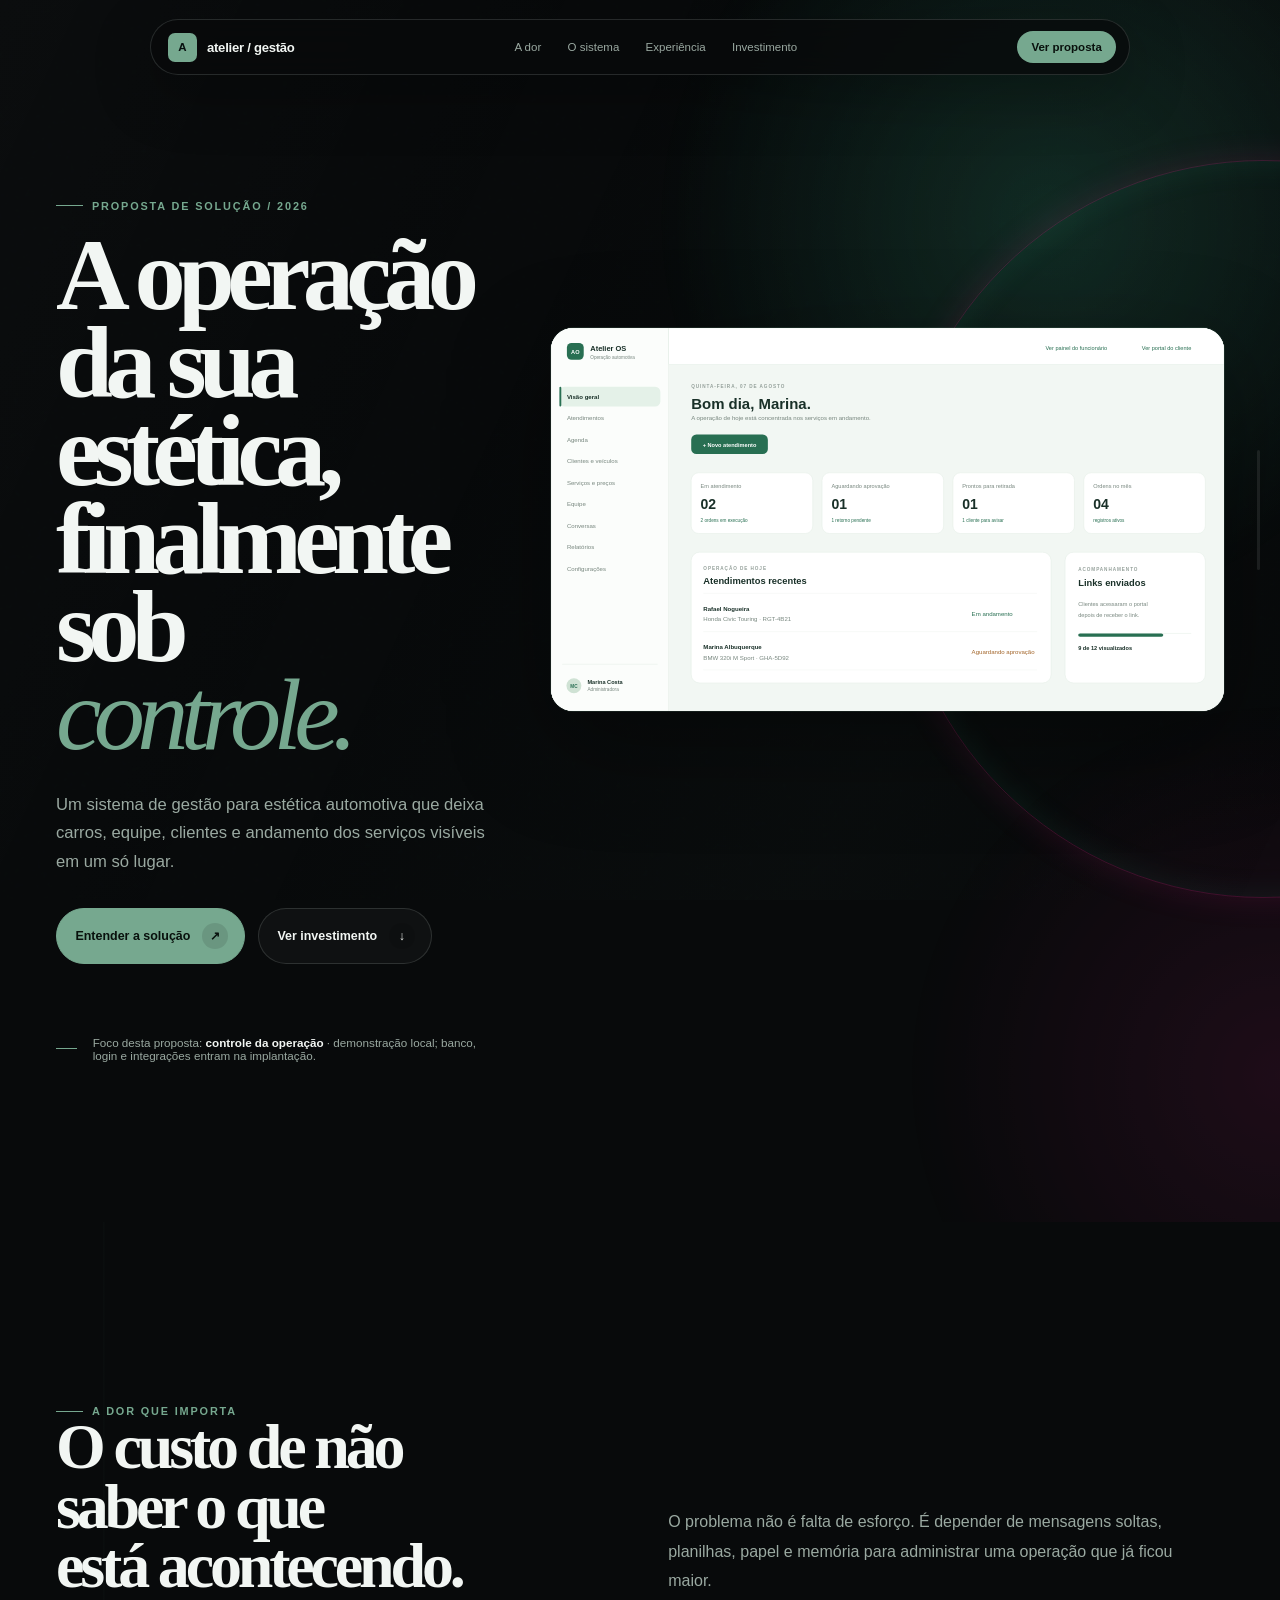
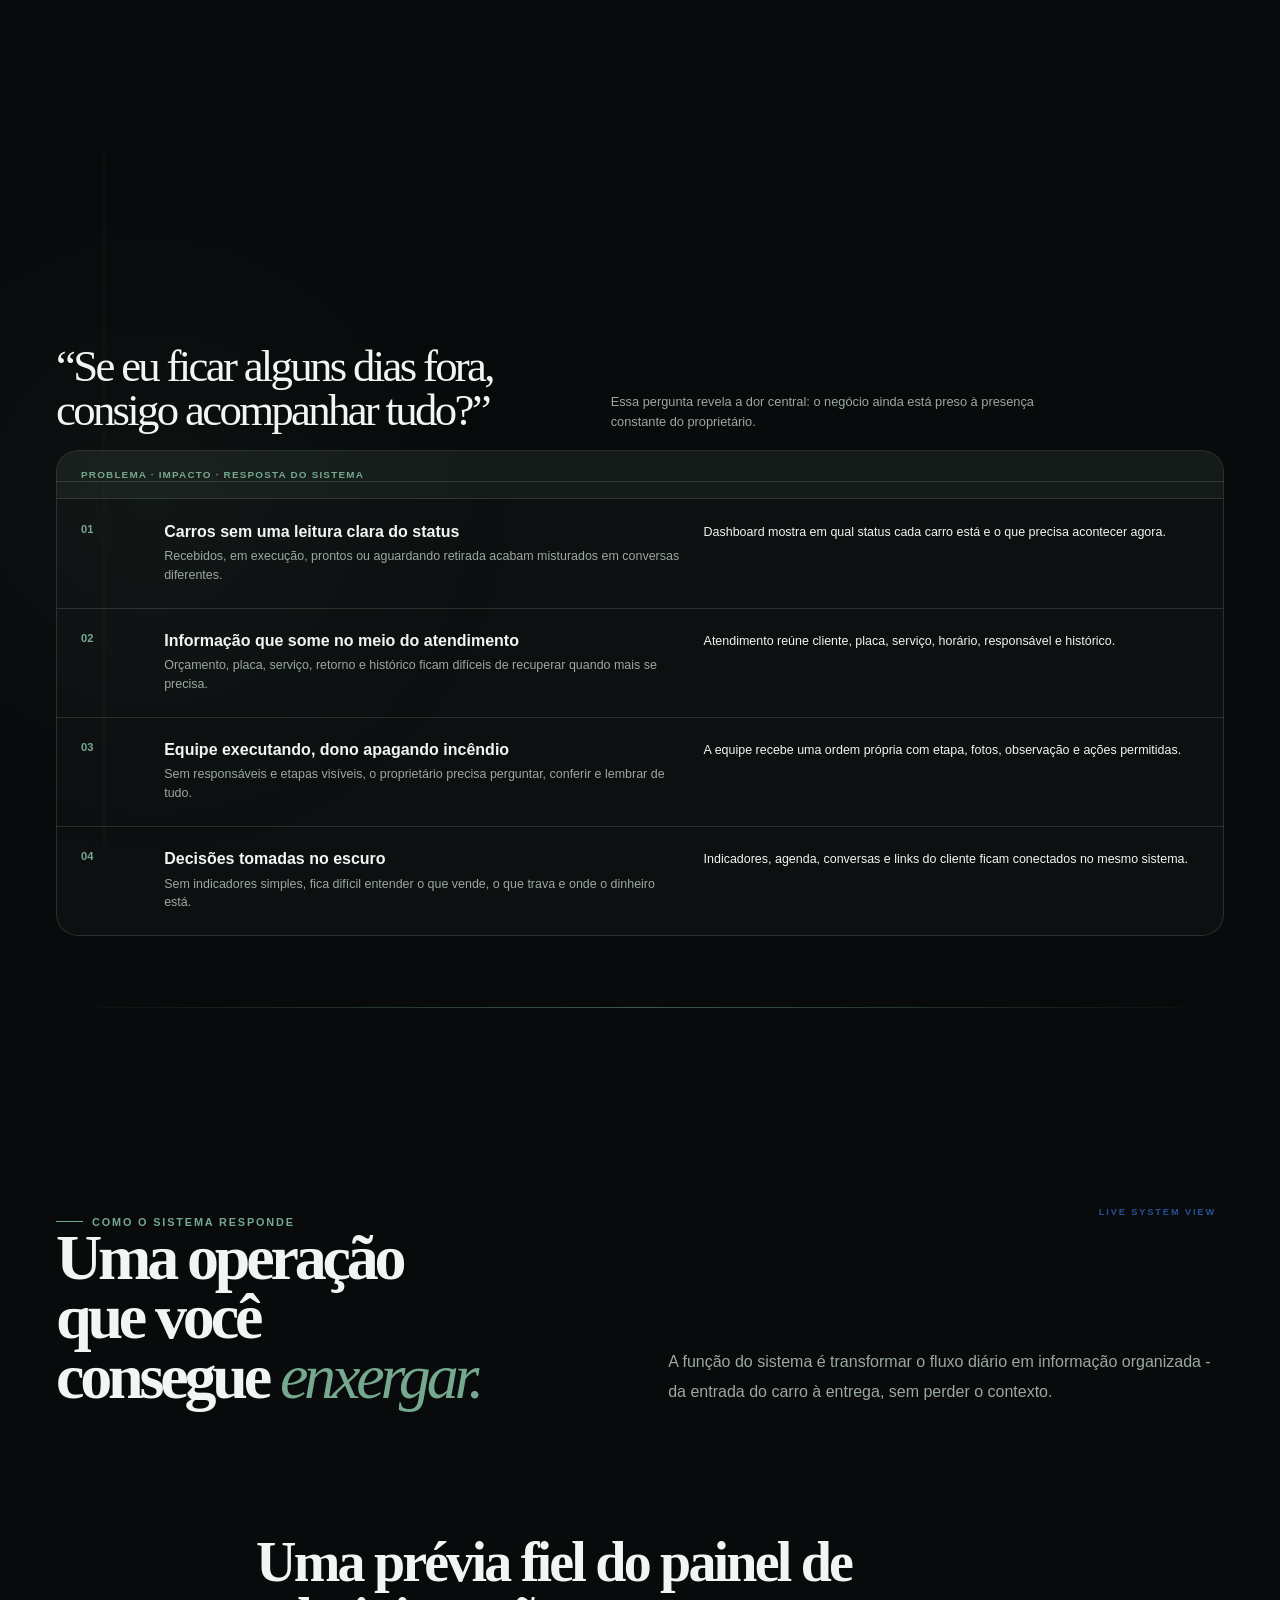
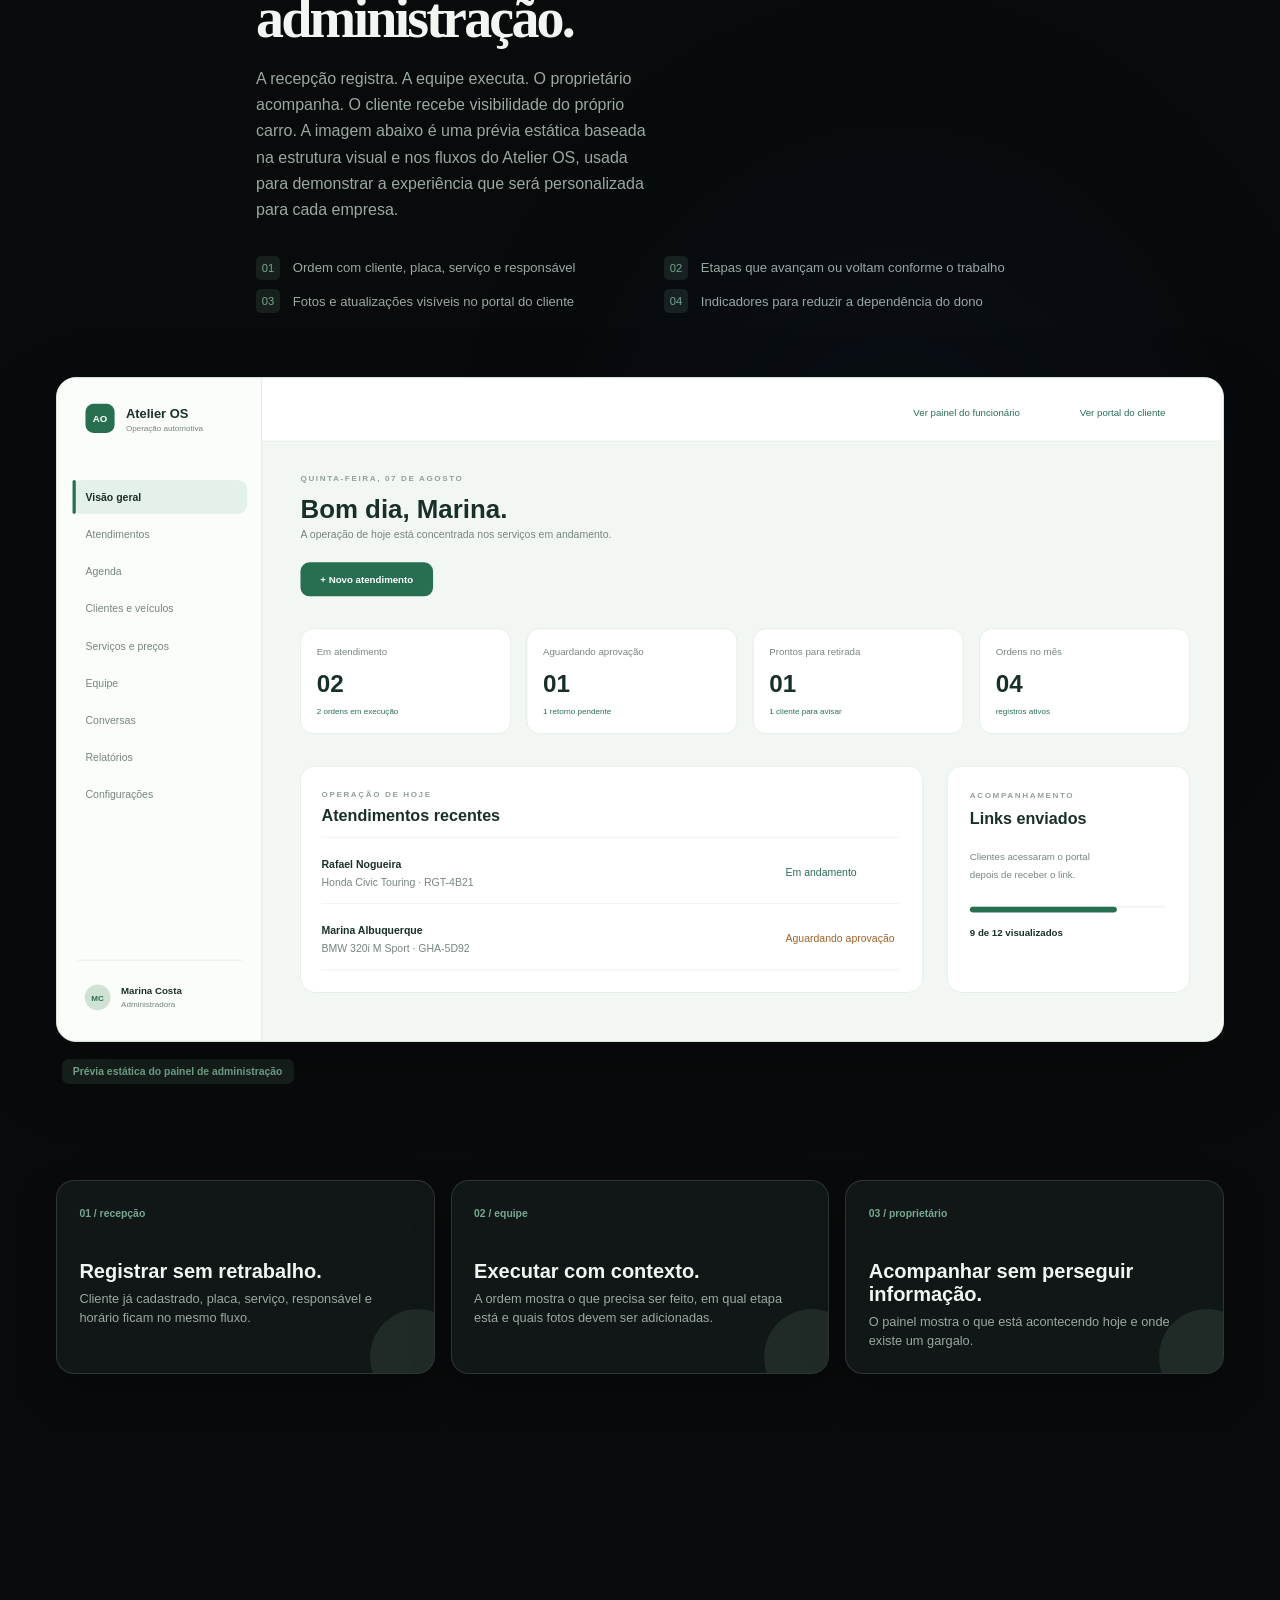
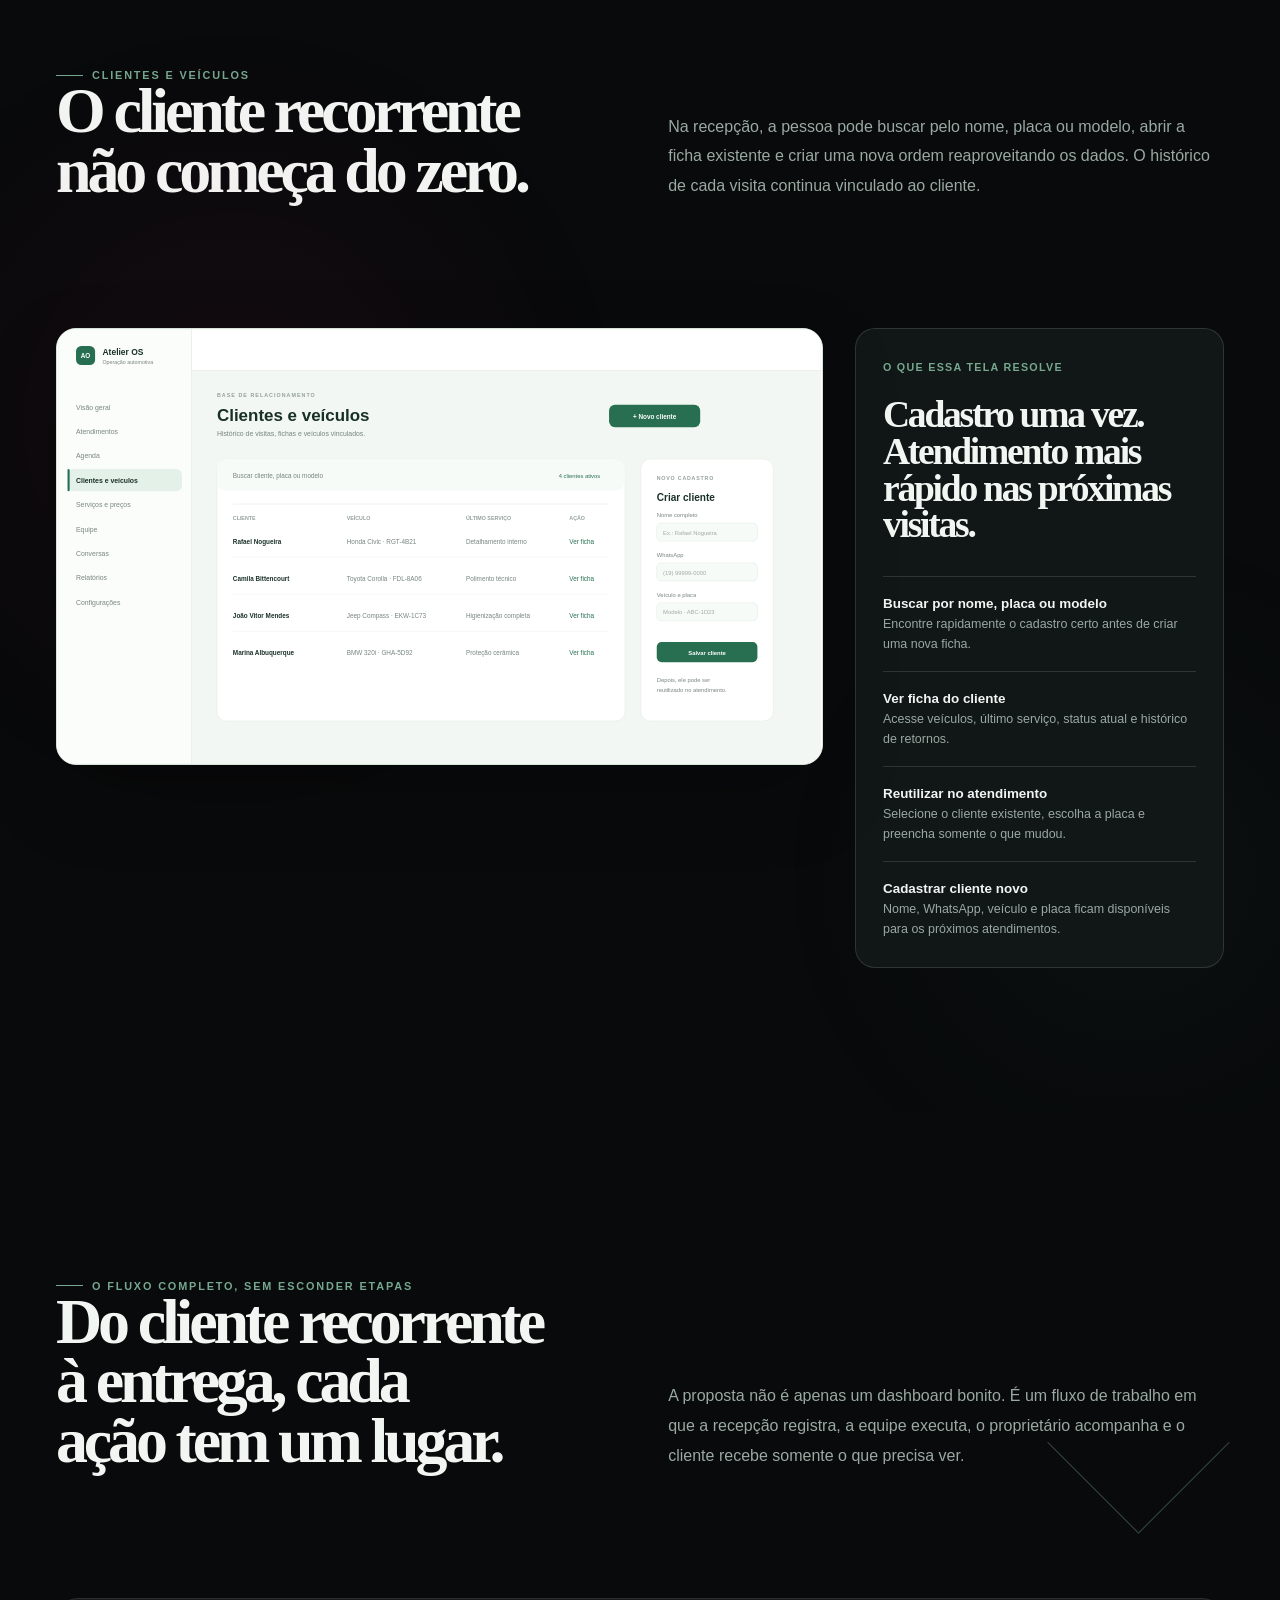
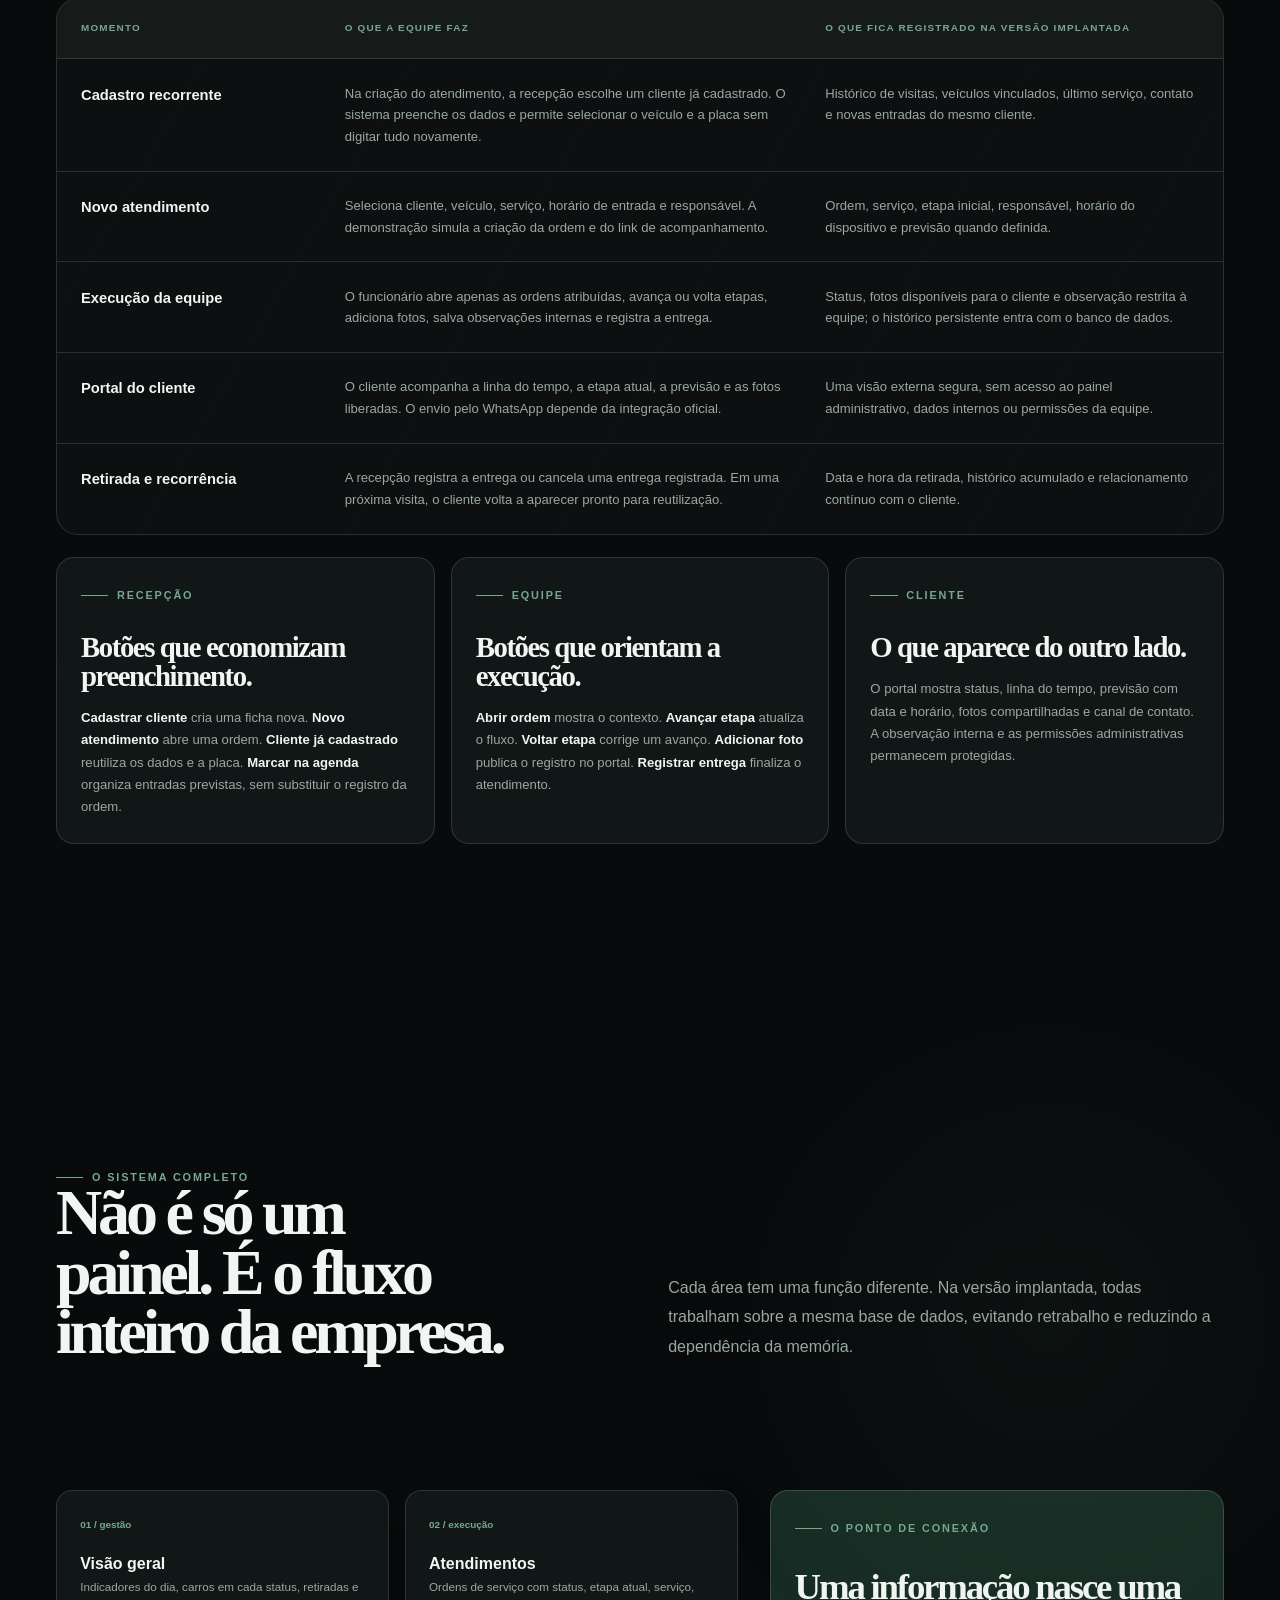
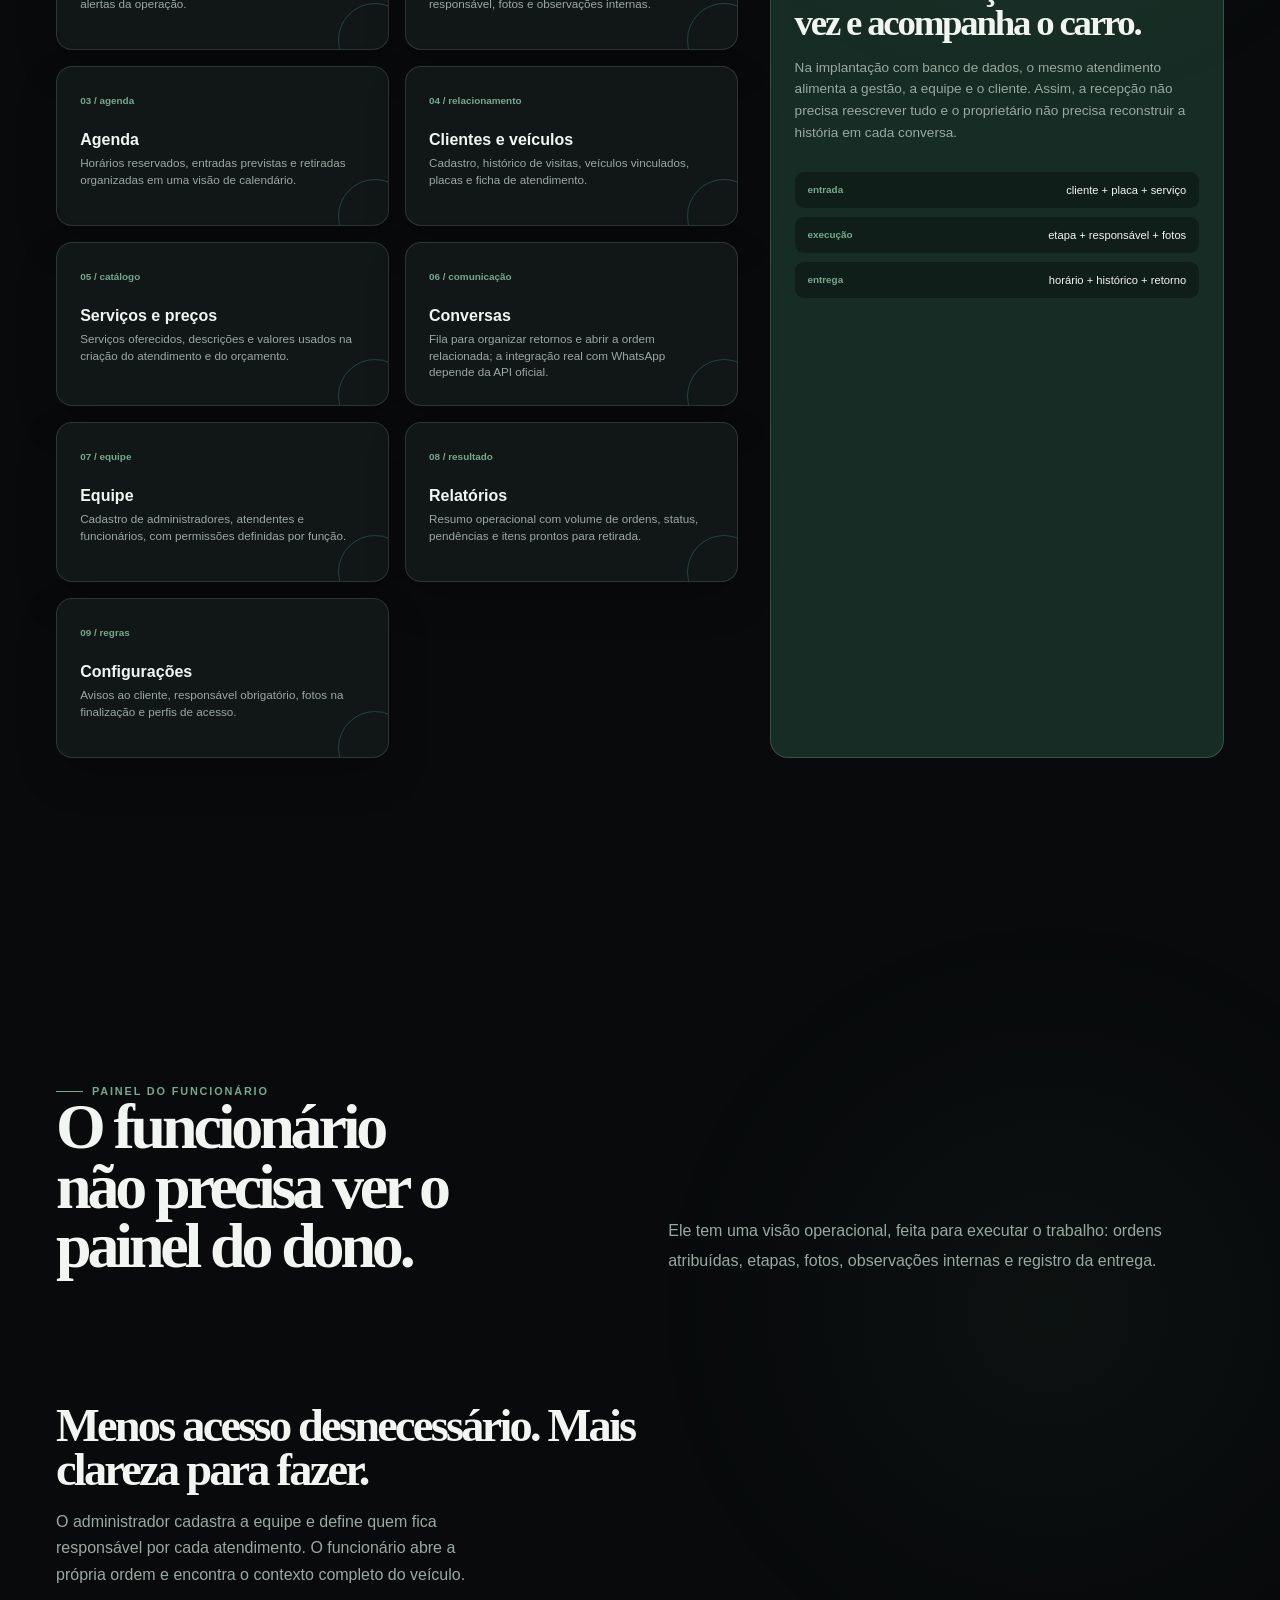
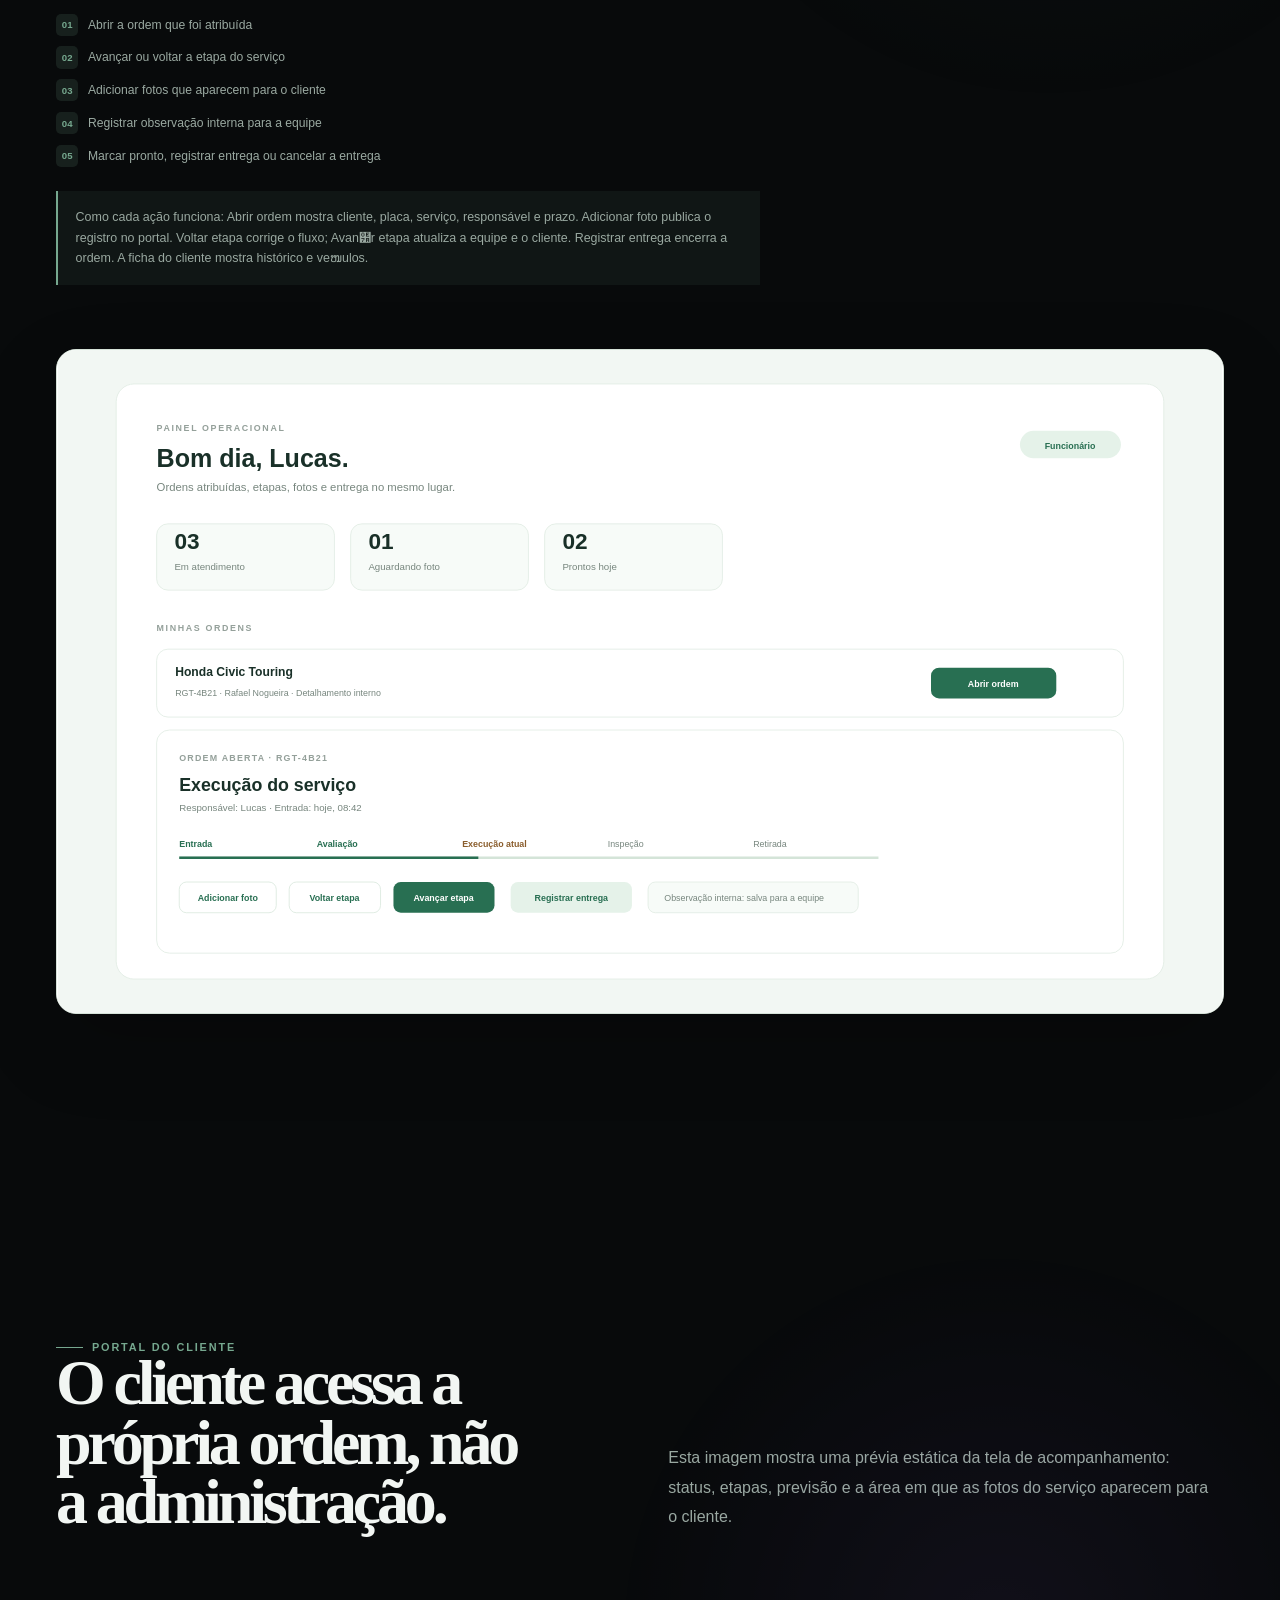
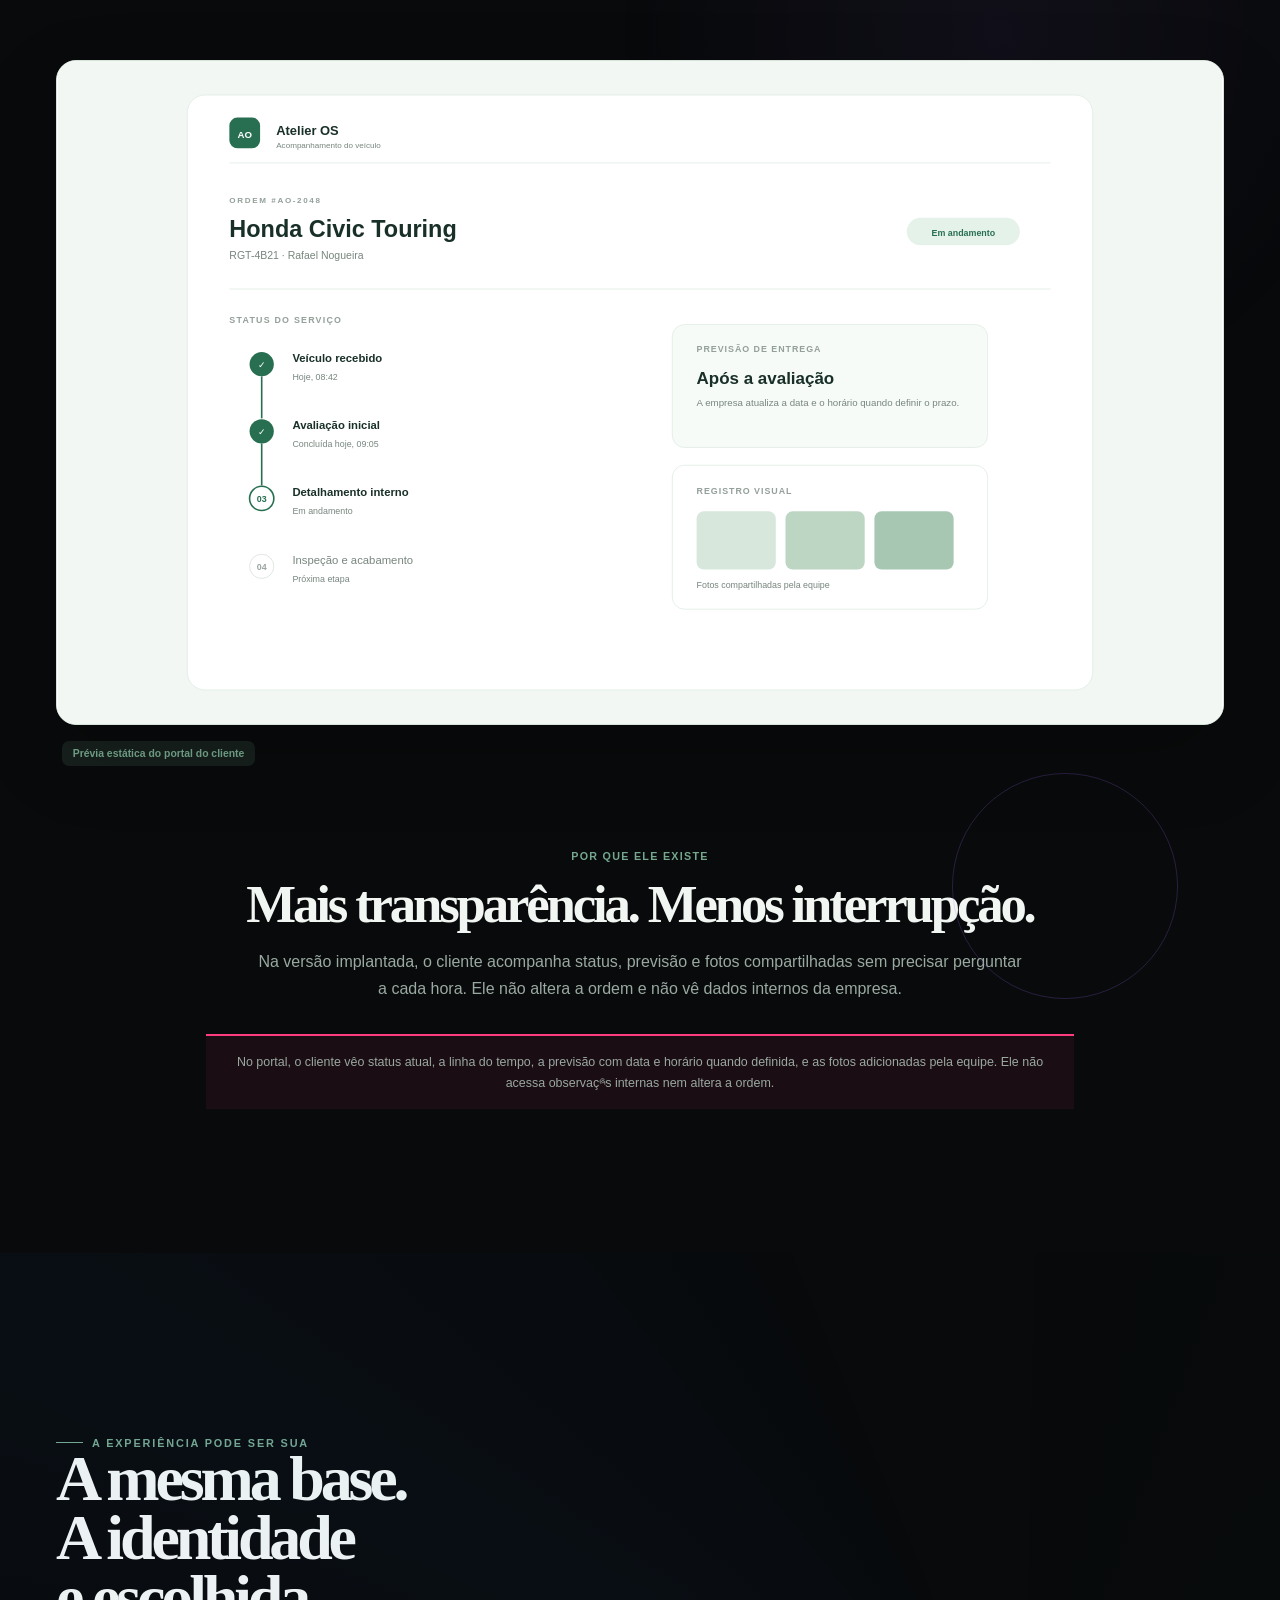
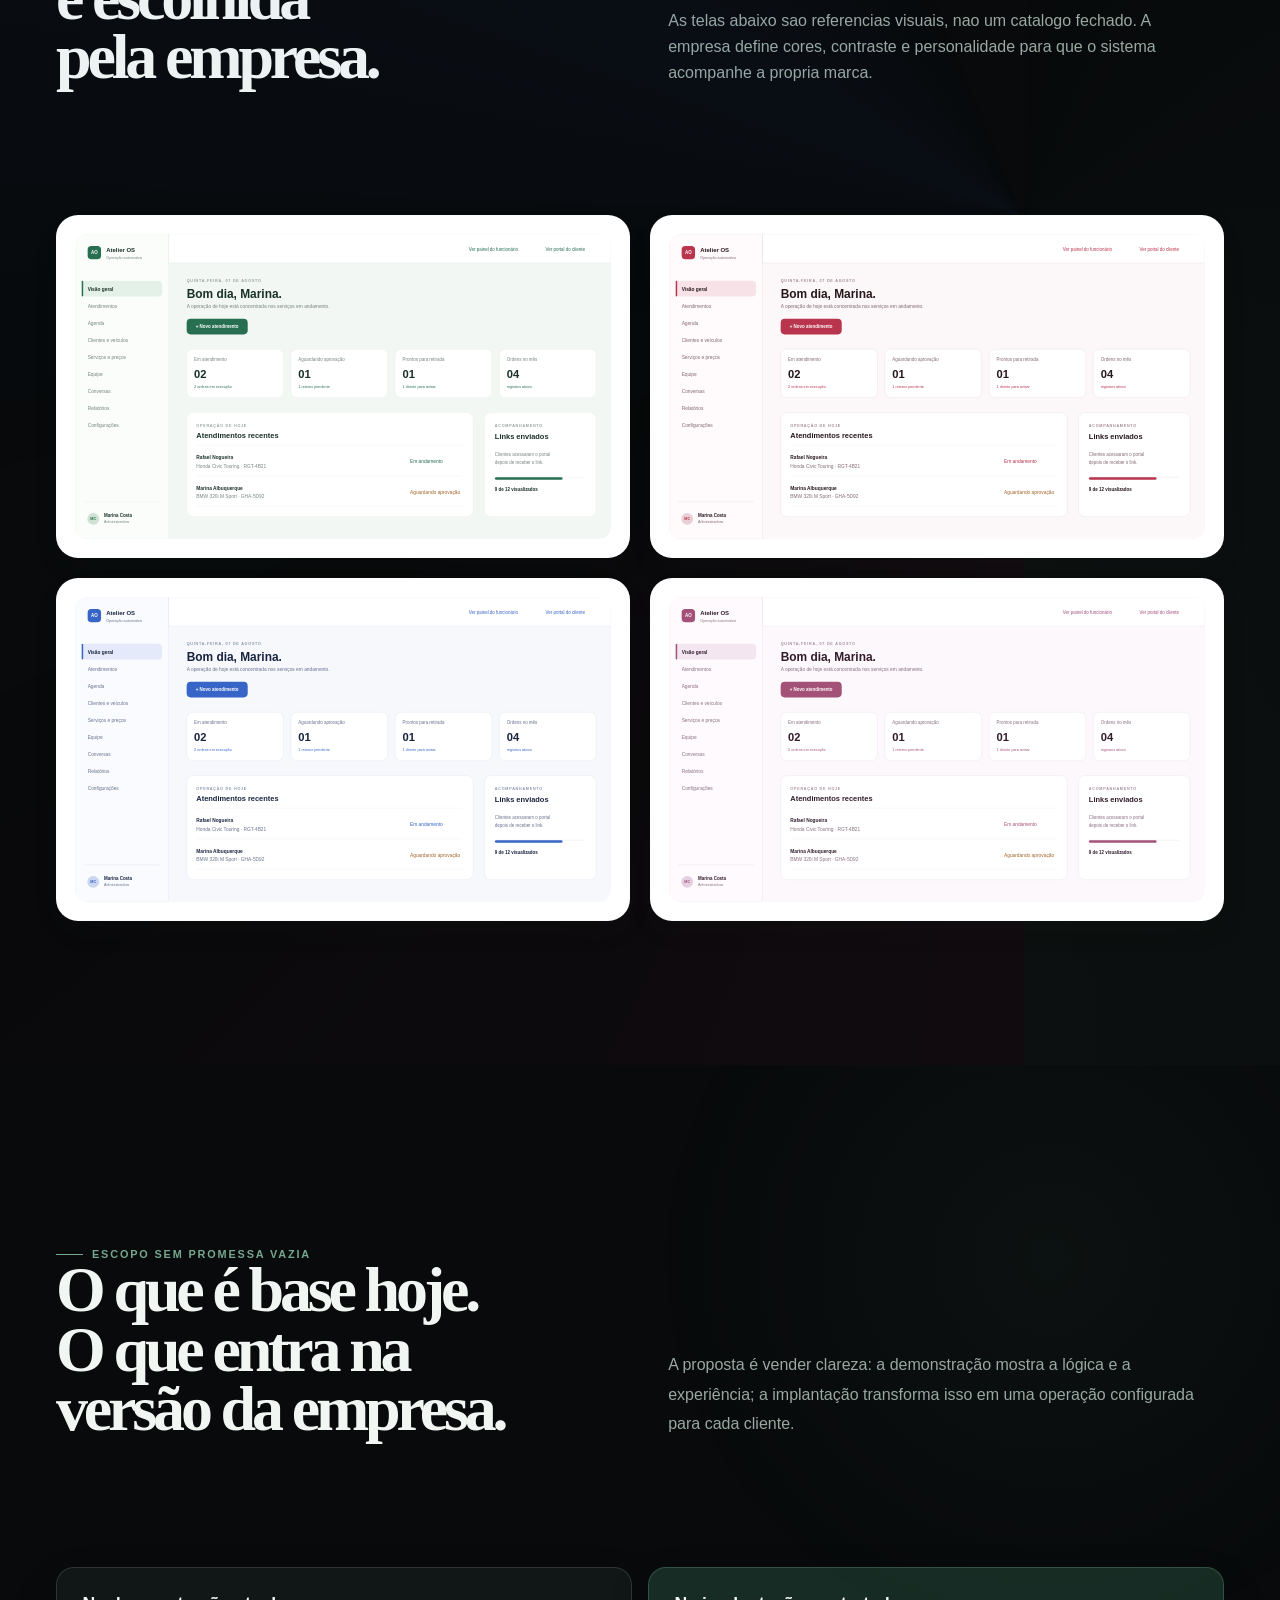
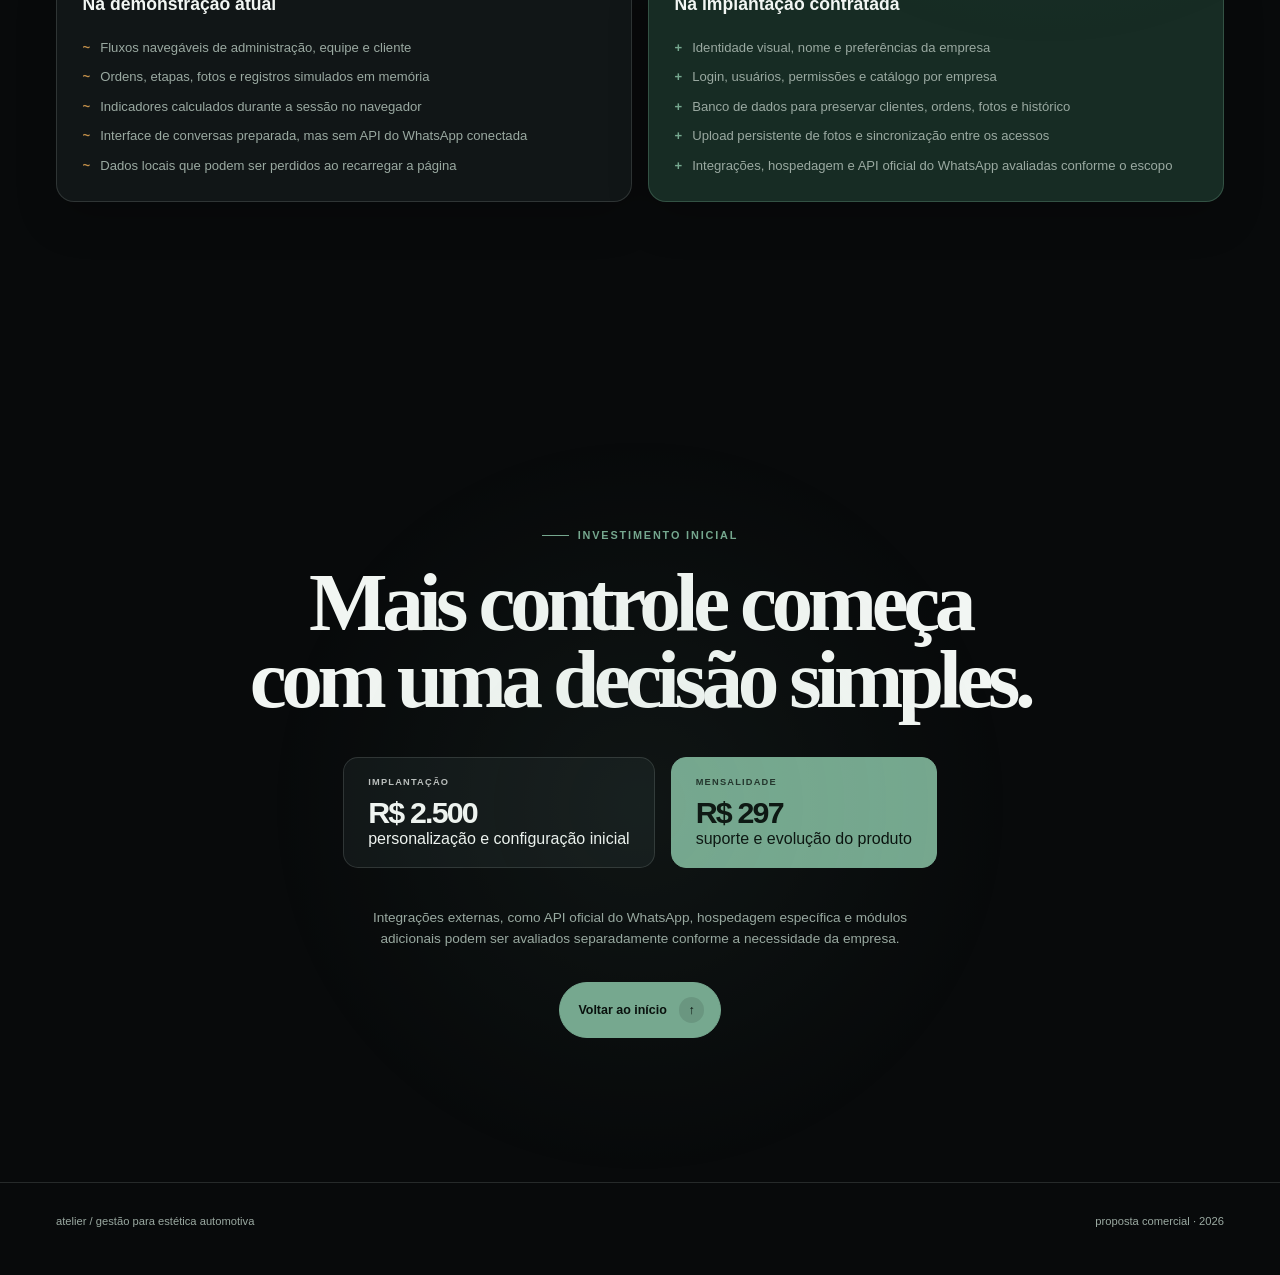
==== index.html @ 19b14dbe "Criar proposta para estética automotiva" ====
<!doctype html>
<html lang="pt-BR">
<head>
  <meta charset="utf-8">
  <meta name="viewport" content="width=device-width, initial-scale=1">
  <meta name="description" content="Proposta do sistema de gestão para estética automotiva.">
  <title>Controle da operação | Sistema para estética automotiva</title>
  <style>
    :root {
      --bg: #080a0c;
      --panel: #101416;
      --panel-2: #151b1c;
      --line: rgba(224, 242, 237, .12);
      --muted: #91a09c;
      --text: #edf5f1;
      --accent: #5de4cf;
      --accent-soft: rgba(93, 228, 207, .12);
      --warm: #d6a854;
      --serif: Georgia, 'Times New Roman', serif;
      --sans: Bahnschrift, 'Segoe UI', sans-serif;
      --ease: cubic-bezier(.22, .7, .18, 1);
    }
    * { box-sizing: border-box; }
    html { scroll-behavior: smooth; background: var(--bg); }
    body { margin: 0; background: var(--bg); color: var(--text); font-family: var(--sans); overflow-x: hidden; }
    body::before { content: ''; position: fixed; inset: 0; z-index: -2; opacity: .2; pointer-events: none; background-image: url("data:image/svg+xml,%3Csvg viewBox='0 0 180 180' xmlns='http://www.w3.org/2000/svg'%3E%3Cfilter id='n'%3E%3CfeTurbulence type='fractalNoise' baseFrequency='.9' numOctaves='2' stitchTiles='stitch'/%3E%3C/filter%3E%3Crect width='100%25' height='100%25' filter='url(%23n)' opacity='.22'/%3E%3C/svg%3E"); mix-blend-mode: soft-light; }
    body::after { content: ''; position: fixed; inset: 0; z-index: -3; pointer-events: none; background: radial-gradient(circle at 14% 0%, rgba(93,228,207,.12), transparent 33rem), radial-gradient(circle at 86% 50%, rgba(214,168,84,.08), transparent 27rem); }
    a { color: inherit; text-decoration: none; }
    button { font: inherit; }
    .skip { position: fixed; left: 1rem; top: -5rem; z-index: 20; background: var(--accent); color: #07100f; padding: .7rem 1rem; border-radius: 999px; }
    .skip:focus { top: 1rem; }
    .wrap { width: min(1180px, calc(100% - 3rem)); margin: 0 auto; }
    .nav-wrap { position: fixed; left: 50%; top: 1.2rem; z-index: 10; transform: translateX(-50%); width: min(980px, calc(100% - 2rem)); }
    .nav { display: flex; align-items: center; justify-content: space-between; gap: 1rem; padding: .7rem .8rem .7rem 1.05rem; border: 1px solid var(--line); border-radius: 999px; background: rgba(8,10,12,.78); backdrop-filter: blur(20px); box-shadow: 0 18px 60px rgba(0,0,0,.2); }
    .brand { display: flex; align-items: center; gap: .65rem; font-size: .82rem; font-weight: 700; letter-spacing: -.02em; }
    .brand-mark { width: 1.8rem; height: 1.8rem; border-radius: 7px; display: grid; place-items: center; color: #07100f; background: var(--accent); font-size: .72rem; font-weight: 800; }
    .nav-links { display: flex; align-items: center; gap: .2rem; }
    .nav-links a { color: var(--muted); font-size: .72rem; padding: .55rem .72rem; border-radius: 999px; transition: color .4s var(--ease), background .4s var(--ease), transform .4s var(--ease); }
    .nav-links a:hover, .nav-links a:focus-visible { color: var(--text); background: var(--accent-soft); transform: translateY(-1px); }
    .nav-cta { padding: .62rem .9rem; border-radius: 999px; border: 0; background: var(--text); color: #08100e; font-size: .72rem; font-weight: 800; cursor: pointer; transition: transform .4s var(--ease), background .4s var(--ease); }
    .nav-cta:hover { transform: translateY(-2px); background: var(--accent); }
    section { position: relative; padding: 9rem 0 7rem; }
    .hero { min-height: 100dvh; display: grid; align-items: center; padding-top: 10rem; }
    .hero-grid { display: grid; grid-template-columns: minmax(0, .96fr) minmax(360px, .8fr); align-items: center; gap: 5.5rem; }
    .eyebrow { display: inline-flex; align-items: center; gap: .55rem; color: var(--accent); font-size: .68rem; font-weight: 800; letter-spacing: .17em; text-transform: uppercase; }
    .eyebrow::before { content: ''; width: 1.7rem; height: 1px; background: currentColor; }
    h1, h2, h3, p { margin: 0; }
    h1 { max-width: 720px; margin-top: 1.2rem; font-family: var(--serif); font-size: clamp(4rem, 8vw, 7.4rem); line-height: .86; letter-spacing: -.075em; font-weight: 700; text-wrap: balance; }
    h1 em, h2 em { color: var(--accent); font-style: italic; font-weight: 400; }
    .lede { max-width: 33rem; margin-top: 2rem; color: var(--muted); font-size: 1.04rem; line-height: 1.7; text-wrap: pretty; }
    .hero-actions { display: flex; flex-wrap: wrap; align-items: center; gap: .8rem; margin-top: 2rem; }
    .button { display: inline-flex; align-items: center; gap: .75rem; border: 1px solid var(--line); border-radius: 999px; padding: .88rem 1rem .88rem 1.15rem; font-size: .78rem; font-weight: 800; cursor: pointer; transition: transform .5s var(--ease), background .5s var(--ease), border-color .5s var(--ease); }
    .button strong { display: grid; place-items: center; width: 1.6rem; height: 1.6rem; border-radius: 50%; background: rgba(0,0,0,.1); }
    .button.primary { background: var(--accent); color: #07100f; border-color: var(--accent); }
    .button.secondary { color: var(--text); background: rgba(255,255,255,.02); }
    .button:hover { transform: translateY(-3px); border-color: var(--accent); }
    .button:active { transform: translateY(1px) scale(.98); }
    .hero-note { display: flex; gap: 1rem; align-items: center; margin-top: 3.2rem; color: var(--muted); font-size: .73rem; }
    .hero-note b { color: var(--text); }
    .hero-line { width: 2rem; height: 1px; background: var(--accent); }
    .hero-visual { position: relative; min-height: 490px; }
    .hero-orbit { position: absolute; inset: 10% -10% 4% 5%; border: 1px solid rgba(93,228,207,.17); border-radius: 50%; transform: rotate(-18deg); animation: orbit 12s ease-in-out infinite alternate; }
    .hero-orbit::before, .hero-orbit::after { content: ''; position: absolute; width: .5rem; height: .5rem; border-radius: 50%; background: var(--accent); box-shadow: 0 0 24px var(--accent); }
    .hero-orbit::before { top: 14%; left: 18%; } .hero-orbit::after { bottom: 13%; right: 12%; background: var(--warm); box-shadow: 0 0 24px var(--warm); }
    .mock-shell { position: absolute; right: 0; top: 10%; width: min(480px, 92%); padding: .45rem; border: 1px solid rgba(255,255,255,.14); border-radius: 24px; background: rgba(255,255,255,.045); box-shadow: 0 34px 90px rgba(0,0,0,.35); transform: rotate(2.5deg); transition: transform .9s var(--ease); }
    .mock-shell:hover { transform: rotate(0) translateY(-8px); }
    .mock-window { min-height: 400px; border-radius: 20px; overflow: hidden; background: #0d1213; border: 1px solid rgba(255,255,255,.1); }
    .window-top { display: flex; justify-content: space-between; align-items: center; padding: .75rem .9rem; border-bottom: 1px solid rgba(255,255,255,.1); color: var(--muted); font-size: .62rem; }
    .dots { display: flex; gap: .3rem; } .dots i { width: .35rem; height: .35rem; border-radius: 50%; background: #485453; } .dots i:first-child { background: var(--accent); }
    .app-body { display: grid; grid-template-columns: 112px 1fr; min-height: 360px; }
    .mini-side { padding: 1rem .65rem; border-right: 1px solid rgba(255,255,255,.1); }
    .mini-logo { color: var(--text); font-family: var(--serif); font-size: 1rem; margin: 0 .4rem 1.4rem; }
    .mini-link { padding: .55rem .5rem; border-radius: 7px; color: var(--muted); font-size: .55rem; margin-bottom: .25rem; } .mini-link.active { color: #07100f; background: var(--accent); font-weight: 800; }
    .mini-main { padding: 1.3rem; } .mini-main h4 { font-size: .9rem; margin: 0; } .mini-main p { color: var(--muted); font-size: .58rem; margin-top: .25rem; }
    .mini-metrics { display: grid; grid-template-columns: repeat(3,1fr); gap: .45rem; margin-top: 1.1rem; }
    .mini-metric { padding: .65rem; border-radius: 9px; background: var(--panel-2); border: 1px solid rgba(255,255,255,.08); } .mini-metric b { display: block; font-size: 1.1rem; } .mini-metric span { color: var(--accent); font-size: .5rem; }
    .mini-board { display: grid; grid-template-columns: repeat(3,1fr); gap: .5rem; margin-top: .8rem; } .mini-col { min-height: 170px; padding: .55rem; border-radius: 10px; background: rgba(255,255,255,.035); } .mini-col strong { color: var(--muted); font-size: .55rem; } .mini-card { margin-top: .55rem; padding: .6rem .45rem; border-radius: 7px; background: #1b2525; font-size: .52rem; border-left: 2px solid var(--accent); } .mini-card small { display:block; color:var(--muted); margin-top:.2rem; }
    .float-tag { position: absolute; display: flex; align-items: center; gap: .55rem; padding: .7rem .85rem; border: 1px solid var(--line); border-radius: 12px; background: rgba(16,20,22,.88); box-shadow: 0 18px 50px rgba(0,0,0,.25); font-size: .65rem; color: var(--text); animation: drift 5s var(--ease) infinite alternate; } .float-tag span { color: var(--accent); font-size: 1rem; } .tag-one { left: -6%; top: 22%; } .tag-two { right: -7%; bottom: 15%; animation-delay: -2s; }
    .section-head { display: grid; grid-template-columns: .9fr 1fr; gap: 4rem; align-items: end; margin-bottom: 3.5rem; } h2 { max-width: 650px; font-family: var(--serif); font-size: clamp(2.7rem, 5vw, 5rem); line-height: .93; letter-spacing: -.065em; text-wrap: balance; } .section-copy { max-width: 30rem; color: var(--muted); font-size: 1rem; line-height: 1.65; }
    .pain-layout { display: grid; grid-template-columns: .7fr 1.3fr; gap: 4rem; align-items: start; } .big-quote { position: sticky; top: 8rem; font-family: var(--serif); font-size: clamp(2rem, 3.5vw, 3.5rem); line-height: .98; letter-spacing: -.06em; } .big-quote small { display:block; max-width: 15rem; margin-top: 1.3rem; color: var(--muted); font: .8rem/1.6 var(--sans); letter-spacing: 0; }
    .pain-list { display: grid; gap: .7rem; } .pain { display: grid; grid-template-columns: 4rem 1fr; gap: 1rem; padding: 1.3rem 1.2rem; border-top: 1px solid var(--line); transition: background .5s var(--ease), transform .5s var(--ease); } .pain:last-child { border-bottom: 1px solid var(--line); } .pain:hover { background: rgba(93,228,207,.06); transform: translateX(8px); } .pain-num { color: var(--accent); font-size: .7rem; font-weight: 800; } .pain h3 { font-size: 1.05rem; } .pain p { color: var(--muted); line-height: 1.55; font-size: .85rem; margin-top: .3rem; max-width: 36rem; }
    .system-section { padding-top: 8rem; } .system-stage { display: grid; grid-template-columns: .85fr 1.15fr; gap: 3rem; align-items: center; } .system-copy h3 { font-family: var(--serif); font-size: 2.5rem; line-height: 1; letter-spacing: -.05em; } .system-copy p { color: var(--muted); line-height: 1.65; max-width: 25rem; margin-top: 1.2rem; } .feature-stack { margin-top: 2rem; display: grid; gap: .6rem; } .feature { display: flex; gap: .8rem; align-items: center; color: var(--muted); font-size: .82rem; } .feature i { display:grid; place-items:center; width:1.5rem; height:1.5rem; border-radius: 5px; background: var(--accent-soft); color: var(--accent); font-style: normal; font-size: .7rem; }
    .admin-board { padding: .5rem; border: 1px solid var(--line); border-radius: 22px; background: rgba(255,255,255,.035); box-shadow: 0 30px 80px rgba(0,0,0,.25); } .admin-inner { display: grid; grid-template-columns: 145px 1fr; overflow:hidden; min-height: 390px; border-radius: 17px; background: #0c1112; } .admin-side { padding: 1.2rem .8rem; border-right: 1px solid var(--line); } .admin-brand { font-family: var(--serif); font-size: 1.2rem; margin: .25rem .5rem 1.8rem; } .admin-nav { display:grid; gap:.3rem; } .admin-nav span { color:var(--muted); padding:.6rem .55rem; font-size:.65rem; border-radius:7px; } .admin-nav span.on { color:#07100f; background:var(--accent); font-weight:800; } .admin-main { padding: 1.35rem; } .admin-head { display:flex; justify-content:space-between; align-items:start; } .admin-head b { font-size: 1.05rem; } .admin-head small { display:block; color:var(--muted); font-size:.62rem; margin-top:.3rem; } .status-dot { width:.5rem; height:.5rem; background:var(--accent); border-radius:50%; box-shadow: 0 0 13px var(--accent); } .stat-row { display:grid; grid-template-columns:repeat(3,1fr); gap:.55rem; margin-top:1.4rem; } .stat { padding:.8rem; border:1px solid var(--line); border-radius:10px; background:var(--panel); } .stat b { display:block; font-size:1.15rem; } .stat small { color:var(--accent); font-size:.55rem; } .flow { margin-top:1rem; padding: .9rem; border:1px solid var(--line); border-radius:12px; } .flow-title { font-size:.72rem; font-weight:800; } .flow-grid { display:grid; grid-template-columns:repeat(3,1fr); gap:.5rem; margin-top:.8rem; } .flow-col { padding:.55rem; border-radius:8px; background:rgba(255,255,255,.035); min-height:150px; } .flow-col small { color:var(--muted); font-size:.55rem; } .flow-card { margin-top:.55rem; padding:.55rem; border-radius:6px; background:#1b2726; border-left:2px solid var(--accent); font-size:.58rem; } .flow-card em { display:block; color:var(--muted); font-style:normal; margin-top:.25rem; font-size:.5rem; }
    .roles { display:grid; grid-template-columns: repeat(3, 1fr); gap:1rem; margin-top:4rem; } .role { position:relative; padding:1.4rem; min-height:190px; background:var(--panel); border:1px solid var(--line); border-radius:18px; overflow:hidden; } .role::after { content:''; position:absolute; width:6rem; height:6rem; right:-2rem; bottom:-2rem; border-radius:50%; background:var(--accent-soft); } .role small { color:var(--accent); font-weight:800; font-size:.65rem; } .role h3 { margin-top:2.4rem; font-size:1.25rem; } .role p { margin-top:.4rem; color:var(--muted); font-size:.8rem; line-height:1.5; }
    .area-map { display:grid; grid-template-columns:1.2fr .8fr; gap:1rem; margin-top:4rem; } .area-list { display:grid; grid-template-columns:repeat(2,1fr); gap:.7rem; } .area-card { position:relative; min-height:142px; padding:1.15rem; border:1px solid var(--line); border-radius:16px; background:var(--panel); overflow:hidden; transition:transform .55s var(--ease), background .55s var(--ease), border-color .55s var(--ease); } .area-card:hover { transform:translateY(-5px); background:var(--panel-2); border-color:rgba(93,228,207,.38); } .area-card .area-index { color:var(--accent); font-size:.62rem; font-weight:800; } .area-card h3 { margin-top:1.45rem; font-size:1rem; } .area-card p { margin-top:.35rem; color:var(--muted); font-size:.73rem; line-height:1.45; max-width:18rem; } .area-card::after { content:''; position:absolute; width:4.5rem; height:4.5rem; right:-1.5rem; bottom:-1.8rem; border:1px solid rgba(93,228,207,.22); border-radius:50%; } .area-feature { min-height:100%; padding:1.5rem; border-radius:18px; background:var(--accent-soft); border:1px solid rgba(93,228,207,.25); } .area-feature .eyebrow { color:var(--accent); } .area-feature h3 { margin-top:2.2rem; font-family:var(--serif); font-size:2.3rem; line-height:.97; letter-spacing:-.06em; } .area-feature p { margin-top:1rem; color:var(--muted); line-height:1.6; font-size:.85rem; } .area-flow { display:grid; gap:.55rem; margin-top:1.8rem; } .area-flow span { display:flex; justify-content:space-between; gap:1rem; padding:.75rem .8rem; border-radius:9px; background:rgba(8,10,12,.42); color:var(--text); font-size:.7rem; } .area-flow span b { color:var(--accent); font-size:.62rem; }
    .client-grid { display:grid; grid-template-columns: 1fr .8fr; gap:5rem; align-items:center; } .phone-wrap { position:relative; justify-self:center; width:min(300px,100%); transform:rotate(-4deg); transition:transform .8s var(--ease); } .phone-wrap:hover { transform:rotate(0) translateY(-10px); } .phone { padding:.45rem; border:1px solid rgba(255,255,255,.18); border-radius:31px; background:#181d1d; box-shadow: 0 35px 70px rgba(0,0,0,.35); } .phone-screen { min-height:510px; padding:1.4rem 1.1rem; border-radius:26px; background:#0b1010; overflow:hidden; } .phone-notch { width:5rem; height:.35rem; margin:0 auto 2.2rem; border-radius:1rem; background:#2c3634; } .phone-screen h3 { font-family:var(--serif); font-size:1.7rem; line-height:.95; letter-spacing:-.05em; } .phone-screen p { color:var(--muted); font-size:.66rem; line-height:1.5; margin-top:.55rem; } .client-status { margin-top:1.4rem; padding:1rem; border-radius:13px; background:var(--accent-soft); border:1px solid rgba(93,228,207,.2); } .client-status b { font-size:.9rem; } .client-status small { display:block; color:var(--accent); margin-top:.35rem; font-size:.6rem; } .timeline { margin-top:1.4rem; display:grid; gap:1rem; } .timeline div { display:grid; grid-template-columns:1rem 1fr; gap:.7rem; align-items:start; } .timeline i { width:.7rem; height:.7rem; border-radius:50%; margin-top:.15rem; background:var(--accent); } .timeline i.off { background:#35403e; } .timeline span { color:var(--muted); font-size:.65rem; } .client-copy .micro { color:var(--accent); font-size:.67rem; font-weight:800; letter-spacing:.12em; text-transform:uppercase; } .client-copy h3 { margin-top:1rem; font-family:var(--serif); font-size:3.3rem; line-height:.94; letter-spacing:-.06em; } .client-copy p { color:var(--muted); line-height:1.65; max-width:27rem; margin-top:1.2rem; }
    .palette { display:grid; grid-template-columns: 1fr 1fr; gap:1.2rem; margin-top:3.4rem; } .theme { position:relative; min-height:290px; padding:1rem; border-radius:22px; border:1px solid var(--line); background:var(--panel); overflow:hidden; } .theme-head { display:flex; justify-content:space-between; color:var(--muted); font-size:.65rem; } .theme-ui { margin-top:1rem; display:grid; grid-template-columns:75px 1fr; min-height:190px; border-radius:14px; overflow:hidden; background:#0b1011; border:1px solid var(--line); } .theme-ui aside { padding:.75rem .45rem; background:#0b1011; border-right:1px solid var(--line); } .theme-ui aside b { display:block; font-family:var(--serif); font-size:.8rem; margin:.2rem; } .theme-ui aside span { display:block; color:var(--muted); font-size:.44rem; padding:.5rem .3rem; margin-top:.15rem; } .theme-ui aside span.active { background:var(--theme); color:#0a1010; border-radius:5px; } .theme-main { padding:.8rem; background:color-mix(in srgb, var(--theme) 4%, #0b1011); } .theme-main b { font-size:.85rem; } .theme-main small { color:var(--muted); display:block; margin-top:.25rem; font-size:.5rem; } .theme-cards { display:grid; grid-template-columns:repeat(3,1fr); gap:.35rem; margin-top:.8rem; } .theme-cards i { display:block; height:2.5rem; border-radius:6px; background:color-mix(in srgb, var(--theme) 16%, #111819); border-bottom:2px solid var(--theme); } .theme-label { position:absolute; left:1rem; bottom:1.2rem; font-size:.75rem; color:var(--theme); font-weight:800; }
    .truth { display:grid; grid-template-columns: 1fr 1fr; gap:1rem; margin-top:3rem; } .truth-card { padding:1.6rem; border-radius:18px; background:var(--panel); border:1px solid var(--line); } .truth-card.accent { background:var(--accent-soft); border-color:rgba(93,228,207,.25); } .truth-card h3 { font-size:1.1rem; } .truth-card ul { display:grid; gap:.7rem; padding:0; margin:1.5rem 0 0; list-style:none; } .truth-card li { color:var(--muted); font-size:.82rem; line-height:1.4; padding-left:1.1rem; position:relative; } .truth-card li::before { content:'+'; position:absolute; left:0; color:var(--accent); font-weight:800; } .truth-card:not(.accent) li::before { content:'~'; color:var(--warm); }
    .offer { min-height:75dvh; display:grid; place-items:center; text-align:center; } .offer .eyebrow { justify-content:center; } .offer h2 { max-width:800px; margin:1.4rem auto 0; font-size:clamp(3.2rem,6.5vw,6.7rem); } .price-line { display:flex; justify-content:center; flex-wrap:wrap; gap:1rem; margin:2.4rem 0; } .price { padding:1.2rem 1.5rem; border-radius:15px; border:1px solid var(--line); background:var(--panel); text-align:left; min-width:190px; } .price.accent { background:var(--accent); color:#07100f; border-color:var(--accent); } .price small { display:block; text-transform:uppercase; letter-spacing:.13em; font-size:.58rem; font-weight:800; opacity:.75; } .price b { display:block; margin-top:.5rem; font-size:1.9rem; letter-spacing:-.06em; } .offer-note { color:var(--muted); max-width:34rem; margin:0 auto; line-height:1.6; font-size:.85rem; }
    footer { padding:2rem 0 3rem; border-top:1px solid var(--line); color:var(--muted); font-size:.7rem; } .footer-line { display:flex; justify-content:space-between; gap:1rem; }
    .reveal { opacity:0; transform:translateY(32px); filter:blur(5px); transition:opacity .9s var(--ease), transform .9s var(--ease), filter .9s var(--ease); } .reveal.show { opacity:1; transform:none; filter:none; } .delay-1 { transition-delay:.1s; } .delay-2 { transition-delay:.2s; } .delay-3 { transition-delay:.3s; }
    @keyframes orbit { from { transform:rotate(-18deg) scale(1); } to { transform:rotate(-7deg) scale(1.04); } } @keyframes drift { from { transform:translateY(0); } to { transform:translateY(-12px); } }
    @media (max-width: 850px) { .nav-links { display:none; } .hero-grid, .system-stage, .client-grid, .pain-layout, .area-map { grid-template-columns:1fr; gap:3rem; } .hero-visual { min-height:420px; } .big-quote { position:static; } .section-head { grid-template-columns:1fr; gap:1.2rem; } .roles { grid-template-columns:1fr; } .role { min-height:145px; } .palette, .truth { grid-template-columns:1fr; } .admin-inner { grid-template-columns:90px 1fr; } .admin-side { padding:.8rem .45rem; } .admin-brand { font-size:.8rem; } .admin-nav span { font-size:.55rem; } }
    @media (max-width: 560px) { .wrap { width:min(100% - 1.4rem, 1180px); } section { padding:6.6rem 0 5rem; } .hero { padding-top:8rem; } h1 { font-size:clamp(3.6rem,18vw,5.5rem); } .hero-visual { min-height:350px; } .mock-shell { width:100%; } .tag-one { left:-2%; } .tag-two { right:-2%; } .app-body { grid-template-columns:78px 1fr; } .mini-side { padding:.7rem .35rem; } .mini-link { font-size:.45rem; } .mini-main { padding:.9rem .65rem; } .mini-board { gap:.25rem; } .mini-col { padding:.35rem; } .mini-card { font-size:.43rem; } .stat-row { gap:.25rem; } .stat { padding:.55rem .4rem; } .stat b { font-size:.85rem; } .flow-grid { gap:.25rem; } .flow-col { padding:.35rem; } .flow-card { font-size:.45rem; } .area-list { grid-template-columns:1fr; } .area-feature { min-height:0; } .phone-wrap { width:250px; } .price-line { align-items:stretch; flex-direction:column; } .price { text-align:center; } .footer-line { flex-direction:column; } }
    @media (prefers-reduced-motion: reduce) { *, *::before, *::after { animation-duration:.01ms !important; animation-iteration-count:1 !important; scroll-behavior:auto !important; transition-duration:.01ms !important; } .reveal { opacity:1; transform:none; filter:none; } }
    /* Fidelidade visual ao Atelier OS atual: base clara, verde e lateral administrativa. */
    :root { --bg:#f2f7f3; --panel:#ffffff; --panel-2:#f7fbf8; --line:#e0ebe3; --muted:#77867e; --text:#193028; --accent:#286f52; --accent-soft:#e5f2e9; --warm:#a26428; }
    body { background:var(--bg); color:var(--text); }
    body::after { background:radial-gradient(circle at 10% 0%, rgba(40,111,82,.08), transparent 31rem), radial-gradient(circle at 92% 45%, rgba(214,168,84,.06), transparent 25rem); }
    .nav { background:rgba(255,255,255,.82); border-color:var(--line); box-shadow:0 18px 60px rgba(35,79,57,.08); }
    .nav-links a { color:var(--muted); } .nav-cta { background:var(--accent); color:#fff; } .nav-cta:hover { background:#1f6248; }
    .hero-orbit { border-color:rgba(40,111,82,.22); } .hero-orbit::before { background:var(--accent); box-shadow:0 0 24px rgba(40,111,82,.4); } .hero-orbit::after { background:var(--warm); box-shadow:0 0 24px rgba(162,100,40,.35); }
    .mock-shell { border-color:#d9e6dc; background:rgba(255,255,255,.72); box-shadow:0 34px 90px rgba(35,79,57,.16); } .mock-window { background:#fff; border-color:#e0ebe3; } .window-top { border-color:#e0ebe3; } .dots i { background:#b9c9be; } .dots i:first-child { background:var(--accent); }
    .app-body { background:#fff; } .mini-side { background:#fbfdfb; border-color:#e0ebe3; } .mini-logo { color:var(--text); } .mini-link.active { background:#e4f1e8; color:var(--accent); } .mini-main { background:#fff; } .mini-metric,.mini-col { background:#f7fbf8; border-color:#e0ebe3; } .mini-card { background:#e9f3ec; border-left-color:var(--accent); color:var(--text); }
    .float-tag { background:rgba(255,255,255,.94); border-color:var(--line); box-shadow:0 18px 50px rgba(35,79,57,.12); } .float-tag span { color:var(--accent); }
    h1,h2,h3 { color:var(--text); } .section-copy,.lede,.hero-note,.big-quote small,.pain p,.system-copy p,.role p,.client-copy p,.offer-note { color:var(--muted); }
    .button.secondary { color:var(--text); background:#fff; border-color:var(--line); } .button.primary { color:#fff; background:var(--accent); border-color:var(--accent); }
    .pain:hover,.area-card:hover { background:#f7fbf8; } .pain { border-color:var(--line); } .pain:last-child { border-color:var(--line); }
    .admin-board { border-color:#dce9df; background:rgba(255,255,255,.8); box-shadow:0 30px 80px rgba(35,79,57,.14); } .admin-inner { background:#fff; } .admin-side { background:#fbfdfb; border-color:#e0ebe3; } .admin-brand { color:var(--text); } .admin-nav span { color:var(--muted); } .admin-nav span.on { background:#e4f1e8; color:var(--accent); } .admin-main { background:#fff; } .stat,.flow { background:#fff; border-color:#e0ebe3; } .flow-col { background:#f7fbf8; } .flow-card { background:#e9f3ec; color:var(--text); }
    .role,.area-card,.truth-card,.theme { background:#fff; border-color:var(--line); box-shadow:0 12px 30px rgba(35,79,57,.045); } .area-feature { background:#e5f2e9; border-color:#cfe2d4; }
    .phone { background:#fff; border-color:#d5e3d8; box-shadow:0 35px 70px rgba(35,79,57,.15); } .phone-screen { background:#fff; } .phone-notch { background:#d9e6dc; } .client-status { background:#e5f2e9; border-color:#cfe2d4; } .timeline i.off { background:#c8d7cd; } .client-copy .micro { color:var(--accent); }
    .theme-ui { background:#fff; border-color:var(--line); } .theme-ui aside { background:#fbfdfb; border-color:var(--line); } .theme-ui aside span.active { color:#fff; } .theme-main { background:#fff; } .theme-cards i { background:color-mix(in srgb, var(--theme) 12%, #fff); } .theme.alternative { background:#151a1a; border-color:#303a37; } .theme.alternative .theme-ui { background:#0d1212; border-color:#303a37; } .theme.alternative .theme-ui aside { background:#101616; border-color:#303a37; } .theme.alternative .theme-main { background:#0d1212; color:#f0f4f0; } .theme.alternative .theme-main small,.theme.alternative .theme-head { color:#9daaa4; } .theme.alternative .theme-ui aside span { color:#9daaa4; } .theme.alternative .theme-ui aside span.active { background:var(--theme); color:#151a1a; } .theme.alternative .theme-cards i { background:#222c2a; }
    .price { background:#fff; border-color:var(--line); } .price.accent { background:var(--accent); color:#fff; border-color:var(--accent); }
    .role-function { display:grid; grid-template-columns:.8fr 1.2fr; gap:3rem; align-items:center; margin-top:5rem; } .employee-demo { padding:.5rem; border:1px solid #dce9df; border-radius:22px; background:#fff; box-shadow:0 30px 80px rgba(35,79,57,.12); transform:rotate(-1.5deg); transition:transform .7s var(--ease); } .employee-demo:hover { transform:rotate(0) translateY(-7px); } .employee-screen { border:1px solid var(--line); border-radius:17px; overflow:hidden; background:#fff; } .employee-top { display:flex; justify-content:space-between; align-items:start; padding:1.2rem 1.2rem .9rem; border-bottom:1px solid var(--line); } .employee-top b { font-size:1rem; } .employee-top small { display:block; color:var(--muted); font-size:.58rem; margin-top:.3rem; } .employee-role { color:var(--accent); font-size:.58rem; background:var(--accent-soft); padding:.45rem .55rem; border-radius:999px; font-weight:800; } .employee-stats { display:grid; grid-template-columns:repeat(3,1fr); border-bottom:1px solid var(--line); } .employee-stat { padding:.8rem; border-right:1px solid var(--line); } .employee-stat:last-child { border:0; } .employee-stat b { display:block; font-size:1.1rem; } .employee-stat small { color:var(--muted); font-size:.52rem; } .employee-jobs { padding:.7rem 1.2rem 1.1rem; } .employee-job-demo { display:flex; justify-content:space-between; align-items:center; gap:.7rem; padding:.8rem 0; border-bottom:1px solid #edf2ee; } .employee-job-demo:last-child { border-bottom:0; } .employee-job-demo b,.employee-job-demo small { display:block; } .employee-job-demo b { font-size:.65rem; } .employee-job-demo small { color:var(--muted); font-size:.52rem; margin-top:.25rem; } .employee-job-demo span { flex:none; border-radius:7px; padding:.45rem .55rem; background:var(--accent); color:#fff; font-size:.5rem; font-weight:800; } .employee-copy h3 { font-family:var(--serif); font-size:2.9rem; line-height:.96; letter-spacing:-.06em; } .employee-copy p { color:var(--muted); line-height:1.65; margin-top:1rem; max-width:28rem; } .employee-capabilities { display:grid; gap:.65rem; margin-top:1.6rem; } .employee-capabilities span { display:flex; gap:.6rem; align-items:center; color:var(--muted); font-size:.76rem; } .employee-capabilities i { display:grid; place-items:center; width:1.4rem; height:1.4rem; border-radius:5px; background:var(--accent-soft); color:var(--accent); font-style:normal; font-size:.6rem; font-weight:800; }
    @media(max-width:850px){ .role-function { grid-template-columns:1fr; gap:2rem; } }
    /* Direção final da proposta: automotiva, escura e editorial; o produto continua claro. */
    :root { --bg:#080a0b; --panel:#111617; --panel-2:#17201e; --line:rgba(223,238,230,.14); --muted:#9aa9a1; --text:#f2f6f3; --accent:#76a88f; --accent-soft:rgba(118,168,143,.14); --warm:#c28f4a; }
    body { background:var(--bg); color:var(--text); }
    body::after { background:radial-gradient(circle at 8% 2%, rgba(118,168,143,.13), transparent 30rem), radial-gradient(circle at 90% 65%, rgba(194,143,74,.08), transparent 27rem); animation:ambientShift 16s var(--ease) infinite alternate; }
    .nav { background:rgba(8,10,11,.78); border-color:var(--line); box-shadow:0 18px 60px rgba(0,0,0,.28); } .nav-links a { color:var(--muted); } .nav-cta { background:var(--accent); color:#09110d; } .nav-cta:hover { background:#91c2a8; }
    h1,h2,h3 { color:var(--text); } .section-copy,.lede,.hero-note,.big-quote small,.pain p,.system-copy p,.role p,.client-copy p,.offer-note { color:var(--muted); }
    .button.secondary { color:var(--text); background:rgba(255,255,255,.03); border-color:var(--line); } .button.primary { color:#09110d; background:var(--accent); border-color:var(--accent); }
    .pain,.pain:last-child { border-color:var(--line); } .pain:hover,.area-card:hover { background:#121b18; }
    .area-card,.role,.truth-card { background:var(--panel); border-color:var(--line); box-shadow:0 18px 42px rgba(0,0,0,.18); } .area-feature { background:#172c24; border-color:rgba(118,168,143,.3); }
    .truth-card.accent { background:#172c24; border-color:rgba(118,168,143,.3); }
    .price { background:var(--panel); border-color:var(--line); } .price.accent { background:var(--accent); color:#09110d; border-color:var(--accent); }
    .price.accent small,.price.accent span { color:#09110d; }
    section { padding-top:11rem; padding-bottom:9rem; } .section-head { margin-bottom:6rem; } .roles { margin-top:6rem; } .area-map { margin-top:6rem; } .palette { margin-top:5rem; } .truth { margin-top:5rem; }
    .hero { padding-top:12rem; padding-bottom:10rem; } .hero-note { margin-top:4.5rem; } .hero-visual { min-height:560px; }
    .hero-orbit,.float-tag { display:none !important; }
    .area-card::after { animation:ringPulse 5s ease-in-out infinite; } .area-card:nth-child(2n)::after { animation-delay:-1.4s; } .area-card:nth-child(3n)::after { animation-delay:-2.6s; }
    .employee-demo,.admin-board,.phone-wrap { animation:softFloat 8s var(--ease) infinite alternate; } .employee-demo:hover,.admin-board:hover,.phone-wrap:hover { animation-play-state:paused; }
    .mock-shell,.admin-board,.employee-demo,.phone-wrap { display:none; } .real-hero-frame,.real-system-frame { position:relative; z-index:1; overflow:hidden; border:1px solid #d6e3d9; background:#fff; box-shadow:0 30px 80px rgba(0,0,0,.18); } .real-hero-frame { position:absolute; right:0; top:8%; width:min(490px,94%); height:505px; border-radius:24px; transform:rotate(1.2deg); animation:softFloat 8s var(--ease) infinite alternate; } .real-system-frame { width:100%; height:610px; border-radius:20px; animation:softFloat 9s var(--ease) infinite alternate; } .real-role-frame { grid-column:2; height:560px; } .real-client-frame { width:min(100%,980px); height:590px; margin:0 auto; } .real-hero-frame iframe,.real-system-frame iframe { display:block; width:100%; height:100%; border:0; background:#f2f7f3; } .real-frame-label { display:inline-flex; margin-top:1rem; padding:.45rem .7rem; border-radius:7px; background:var(--accent-soft); color:var(--accent); font-size:.65rem; font-weight:800; }
    @media(max-width:850px){ .real-hero-frame { width:100%; height:430px; top:5%; } .real-system-frame { height:520px; } .real-role-frame,.real-client-frame { grid-column:auto; height:520px; } }
    .system-section .feature i,.employee-capabilities i { animation:iconPulse 3.5s ease-in-out infinite; }
    @keyframes ambientShift { from { transform:scale(1) translate3d(0,0,0); } to { transform:scale(1.08) translate3d(1.5%, -1%, 0); } }
    @keyframes orbitPulse { 0%,100% { opacity:.72; } 50% { opacity:1; } }
    @keyframes tagPulse { 0%,100% { box-shadow:0 18px 50px rgba(0,0,0,.25); } 50% { box-shadow:0 22px 60px rgba(118,168,143,.14); } }
    @keyframes ringPulse { 0%,100% { transform:scale(1); opacity:.75; } 50% { transform:scale(1.12); opacity:.28; } }
    @keyframes softFloat { from { transform:translateY(0) rotate(-1.5deg); } to { transform:translateY(-9px) rotate(0deg); } }
    @keyframes iconPulse { 0%,100% { transform:translateY(0); } 50% { transform:translateY(-3px); } }
    .four-themes { grid-template-columns:repeat(2,minmax(0,1fr)); gap:1.3rem; } .four-themes .theme { min-height:0; padding:1.1rem; } .theme-shot { display:block; width:100%; height:auto; aspect-ratio:1440 / 820; object-fit:cover; object-position:center; border:0; border-radius:12px; margin-top:0; background:#fff; } .variation-red { filter:grayscale(.48) sepia(.72) hue-rotate(315deg) saturate(2.15) contrast(1.18); } .variation-blue { filter:grayscale(.18) hue-rotate(48deg) saturate(1.15) contrast(1.08); } .variation-copper { filter:grayscale(.62) sepia(.62) hue-rotate(345deg) saturate(1.7) contrast(1.14); } .four-themes .theme-head { display:block; margin-bottom:.85rem; color:var(--text); font-size:.72rem; letter-spacing:.02em; } .four-themes .theme-head span:first-child { display:none; } .four-themes .theme-label { display:none; }
    @media(max-width:850px){ section { padding-top:8rem; padding-bottom:7rem; } .hero { padding-top:9rem; padding-bottom:7rem; } .section-head { margin-bottom:4rem; } .area-map,.palette,.truth { margin-top:4rem; } .hero-visual { min-height:440px; } .four-themes { grid-template-columns:1fr; } .theme-shot { height:auto; max-height:300px; object-fit:cover; } }
    /* Ajuste de composição: largura real de apresentação e espaçamento de leitura. */
    .wrap { width:min(1480px, calc(100% - 7rem)); }
    .real-hero-frame { width:100%; height:auto; aspect-ratio:1440 / 820; right:0; top:4%; transform:none; animation:none; border-radius:22px; }
    .real-hero-frame img,.real-system-frame img { display:block; width:100%; height:100%; object-fit:cover; object-position:center; }
    .real-system-frame { animation:none; }
    section[id] { scroll-margin-top:9rem; }
    .section-head { gap:7rem; margin-bottom:8rem; }
    .section-copy { max-width:34rem; line-height:1.85; }
    .pain-layout { grid-template-columns:1fr; gap:2.4rem; }
    .big-quote { position:relative; display:grid; grid-template-columns:minmax(0, .8fr) minmax(0, 1fr); gap:3rem; align-items:end; padding:2.2rem 0 2.6rem; border-bottom:1px solid var(--line); }
    .big-quote::after { content:'O gargalo aparece quando a informação fica espalhada entre WhatsApp, papel e memória.'; max-width:28rem; color:var(--muted); font:1rem/1.7 var(--sans); letter-spacing:0; }
    .pain-list { grid-template-columns:repeat(2,minmax(0,1fr)); gap:1rem; }
    .pain { min-height:190px; padding:1.5rem; border:1px solid var(--line) !important; border-radius:16px; background:rgba(255,255,255,.025); transition:transform .6s var(--ease), border-color .6s var(--ease), background .6s var(--ease), box-shadow .6s var(--ease); }
    .pain:hover { transform:translateY(-6px) !important; border-color:rgba(118,168,143,.44) !important; background:rgba(118,168,143,.08); box-shadow:0 20px 55px rgba(0,0,0,.18), 0 0 22px rgba(118,168,143,.1); }
    .pain h3 { margin-top:1.8rem; font-size:1.15rem; }
    .pain-num { font-variant-numeric:tabular-nums; }
    .system-stage { display:flex; flex-direction:column; gap:4rem; } .system-copy { max-width:48rem; } .system-copy h3 { font-size:3.5rem; } .feature-stack { grid-template-columns:repeat(2, minmax(0,1fr)); column-gap:3rem; }
    .real-hero-frame { width:100%; height:auto; aspect-ratio:1440 / 820; right:0; top:4%; transform:none; animation:none; } .real-hero-frame img,.real-system-frame img { display:block; width:100%; height:100%; object-fit:cover; object-position:center; } .real-system-frame { width:100%; height:720px; } .real-frame-label { margin-left:.35rem; }
    .role-function { grid-template-columns:1fr; gap:4rem; } .employee-copy { max-width:44rem; } .real-role-frame { grid-column:auto; width:100%; height:680px; }
    .real-client-frame { width:100%; height:700px; }
    .four-themes .theme-head { display:none; }
    .hero::after { content:''; position:absolute; width:46rem; height:46rem; right:-22rem; top:10rem; border:1px solid rgba(93,228,207,.12); border-radius:50%; pointer-events:none; animation:heroHalo 18s ease-in-out infinite alternate; }
    @keyframes heroHalo { from { transform:scale(.94); opacity:.25; } to { transform:scale(1.08); opacity:.72; } }
    .four-themes .variation-amber { filter:grayscale(.48) sepia(.72) hue-rotate(315deg) saturate(2.15) contrast(1.18); }
    /* Hero: a abertura editorial diferente das telas demonstrativas. */
    .real-hero-frame { aspect-ratio:16 / 9; border:0; background:#050708; box-shadow:0 28px 90px rgba(0,0,0,.42), 0 0 0 1px rgba(118,168,143,.12); }
    .real-hero-frame img { content:url("assets/hero-detailing-neon.png"); object-fit:cover !important; transition:transform .9s var(--ease), filter .9s var(--ease); }
    .real-hero-frame:hover img { transform:scale(1.035); filter:saturate(1.08) contrast(1.04); }
    /* Todas as telas do produto usam a proporção nativa: a imagem inteira aparece, sem corte nem faixa. */
    .real-system-frame,.real-role-frame,.real-client-frame { height:auto !important; aspect-ratio:1440 / 820; background:#fff; }
    .real-system-frame img,.real-role-frame img,.real-client-frame img { object-fit:contain !important; background:#fff; transition:transform .85s var(--ease), filter .85s var(--ease); }
    .real-system-frame:hover,.real-role-frame:hover,.real-client-frame:hover { box-shadow:0 28px 72px rgba(118,168,143,.18), 0 0 0 1px rgba(118,168,143,.28); }
    .real-system-frame:hover img,.real-role-frame:hover img,.real-client-frame:hover img,.real-hero-frame:hover img,.theme:hover .theme-shot { transform:none !important; filter:none; }
    .real-system-frame,.real-role-frame,.real-client-frame { transition:transform .7s var(--ease), box-shadow .7s var(--ease), border-color .7s var(--ease); }
    .real-system-frame:hover,.real-role-frame:hover,.real-client-frame:hover { transform:translateY(-8px); }
    /* Neon ambiental: o movimento fica no plano de fundo, não sobre o conteúdo. */
    body::after { background:radial-gradient(circle at 8% 8%, rgba(72,255,194,.16), transparent 28rem), radial-gradient(circle at 90% 28%, rgba(255,45,160,.11), transparent 26rem), radial-gradient(circle at 54% 92%, rgba(74,116,255,.09), transparent 30rem); animation:ambientShift 16s var(--ease) infinite alternate, neonBreath 8s var(--ease) infinite alternate; }
    body::before { animation:grainDrift 13s steps(2,end) infinite; }
    @keyframes neonBreath { from { opacity:.62; transform:scale(1); } to { opacity:1; transform:scale(1.06); } }
    @keyframes grainDrift { 0%,100% { transform:translate3d(0,0,0); opacity:.16; } 50% { transform:translate3d(1.5%, -1%, 0); opacity:.24; } }
    .hero::after { border-color:rgba(255,45,160,.2); box-shadow:0 0 34px rgba(255,45,160,.12), inset 0 0 34px rgba(72,255,194,.08); }
    /* Microinterações nos cartões, botões e opções de personalização. */
    .button,.nav-cta { will-change:transform; }
    .button strong { transition:transform .55s var(--ease), background .55s var(--ease); }
    .button:hover strong { transform:translate3d(3px,-2px,0) scale(1.08); background:rgba(255,255,255,.22); }
    .theme { transition:transform .7s var(--ease), border-color .7s var(--ease), box-shadow .7s var(--ease); }
    .theme:hover { transform:translateY(-8px); border-color:rgba(118,168,143,.46); box-shadow:0 24px 70px rgba(0,0,0,.25), 0 0 28px rgba(118,168,143,.12); }
    .theme-shot { transition:transform .8s var(--ease), filter .8s var(--ease); }
    .theme:hover .theme-shot { transform:scale(1.025); }
    .four-themes .theme-head { display:none; }
    .four-themes .variation-amber { filter:grayscale(.62) sepia(.55) hue-rotate(315deg) saturate(2.1) contrast(1.16); }
    .four-themes .variation-blue { filter:grayscale(.24) hue-rotate(155deg) saturate(1.4) contrast(1.08); }
    .four-themes .variation-copper { filter:grayscale(.7) sepia(.48) hue-rotate(335deg) saturate(1.55) contrast(1.12); }
    .four-themes .variation-amber { content:url("assets/atelier-os-admin-red.svg"); filter:none; }
    .four-themes .variation-blue { content:url("assets/atelier-os-admin-blue.svg"); filter:none; }
    .four-themes .variation-copper { content:url("assets/atelier-os-admin-rose.svg"); filter:none; }
    .customization-note { display:grid; grid-template-columns:.65fr 1fr; gap:2rem; align-items:start; margin:0 0 2.2rem; padding:1.4rem 1.5rem; border-left:2px solid #ff3b81; background:linear-gradient(100deg, rgba(255,59,129,.1), rgba(118,168,143,.06)); }
    .customization-note strong { color:#ff8db5; font-size:1rem; }
    .customization-note span { color:var(--muted); font-size:.9rem; line-height:1.65; max-width:42rem; }
    .employee-copy::after { content:'Como cada a\00e7\00e3o funciona: Abrir ordem mostra cliente, placa, servi\00e7o, respons\00e1vel e prazo. Adicionar foto publica o registro no portal. Voltar etapa corrige o fluxo; Avan\00e7ar etapa atualiza a equipe e o cliente. Registrar entrega encerra a ordem. A ficha do cliente mostra hist\00f3rico e ve\00edculos.'; display:block; max-width:42rem; margin-top:1.5rem; padding:1rem 1.1rem; border-left:2px solid var(--accent); background:rgba(118,168,143,.08); color:var(--muted); font-size:.78rem; line-height:1.65; }
    .client-copy::after { content:'No portal, o cliente v\00ea o status atual, a linha do tempo, a previs\00e3o com data e hor\00e1rio quando definida, e as fotos adicionadas pela equipe. Ele n\00e3o acessa observa\00e7\00f5es internas nem altera a ordem.'; display:block; max-width:42rem; margin:1.5rem auto 0; padding:1rem 1.1rem; border-left:2px solid #ff3b81; background:rgba(255,59,129,.08); color:var(--muted); font-size:.78rem; line-height:1.65; text-align:left; }
    #customizacao h2 { font-size:0; }
    #customizacao h2::after { content:'A mesma base. A identidade e escolhida pela empresa.'; display:block; font-size:clamp(2.7rem, 5vw, 5rem); line-height:.93; letter-spacing:-.065em; }
    #customizacao .section-copy { font-size:0; }
    #customizacao .section-copy::after { content:'As telas abaixo sao referencias visuais, nao um catalogo fechado. A empresa define cores, contraste e personalidade para que o sistema acompanhe a propria marca.'; display:block; color:var(--muted); font-size:1rem; line-height:1.65; }
    @media(max-width:850px){ .customization-note { grid-template-columns:1fr; gap:.6rem; } .big-quote { grid-template-columns:1fr; gap:1rem; } .pain-list { grid-template-columns:1fr; } .real-system-frame,.real-role-frame,.real-client-frame { height:auto !important; aspect-ratio:1440 / 820; } }
    .area-map { gap:2rem; } .area-list { gap:1rem; } .area-card { min-height:160px; padding:1.45rem; }
    @media(max-width:850px){ .wrap { width:min(100% - 2rem, 1480px); } .section-head { gap:2.5rem; margin-bottom:5rem; } .pain-layout { gap:4rem; } .system-copy h3 { font-size:2.7rem; } .feature-stack { grid-template-columns:1fr; } .real-system-frame,.real-role-frame,.real-client-frame { height:540px; } }
    .hero-grid { grid-template-columns:minmax(0,.78fr) minmax(520px,1.22fr); gap:4rem; }
    .hero-visual { min-height:650px; }
    .real-hero-frame { aspect-ratio:1440 / 820; background:#fff; box-shadow:0 32px 100px rgba(0,0,0,.36), 0 0 0 1px rgba(118,168,143,.18); }
    .real-hero-frame img { content:url("assets/atelier-os-admin.svg") !important; object-fit:contain !important; background:#fff; }
    /* A dor como uma leitura operacional: problema, impacto e resposta. */
    #dor .pain-layout { display:block; }
    #dor .big-quote { display:grid; grid-template-columns:minmax(0,.8fr) minmax(0,1fr); gap:4rem; align-items:end; position:relative; padding:0 0 3.2rem; margin-bottom:3rem; border-bottom:1px solid var(--line); }
    #dor .big-quote::after { content:'Quando o dono precisa perguntar tudo, a operação ainda não está visível. A proposta do sistema é transformar cada entrada, etapa, foto e entrega em uma leitura única.'; max-width:31rem; color:var(--muted); font:1rem/1.75 var(--sans); letter-spacing:0; }
    #dor .pain-list { display:grid; grid-template-columns:1fr; gap:0; overflow:hidden; border:1px solid var(--line); border-radius:22px; background:rgba(255,255,255,.025); }
    #dor .pain-list::before { content:'PROBLEMA  ·  IMPACTO  ·  RESPOSTA DO SISTEMA'; display:block; padding:1.15rem 1.5rem; color:var(--accent); font-size:.62rem; font-weight:800; letter-spacing:.12em; white-space:normal; border-bottom:1px solid var(--line); background:rgba(118,168,143,.07); }
    #dor .pain { display:grid; grid-template-columns:4rem minmax(0,1.05fr) minmax(0,1fr); gap:1.2rem; min-height:0; padding:1.45rem 1.5rem; border:0 !important; border-bottom:1px solid var(--line) !important; border-radius:0; background:transparent; }
    #dor .pain:last-child { border-bottom:0 !important; }
    #dor .pain h3 { margin:0; font-size:1rem; }
    #dor .pain p { margin:.4rem 0 0; font-size:.78rem; line-height:1.5; }
    #dor .pain::after { display:block; color:var(--text); font-size:.78rem; line-height:1.55; }
    #dor .pain:nth-of-type(1)::after { content:'Dashboard mostra em qual status cada carro está e o que precisa acontecer agora.'; }
    #dor .pain:nth-of-type(2)::after { content:'Atendimento reúne cliente, placa, serviço, horário, responsável e histórico.'; }
    #dor .pain:nth-of-type(3)::after { content:'A equipe recebe uma ordem própria com etapa, fotos, observação e ações permitidas.'; }
    #dor .pain:nth-of-type(4)::after { content:'Indicadores, agenda, conversas e links do cliente ficam conectados no mesmo sistema.'; }
    #dor .pain:hover { transform:none !important; background:rgba(118,168,143,.09); box-shadow:none; }
    body::before,body::after { z-index:0 !important; pointer-events:none; }
    main,footer { position:relative; z-index:1; }
    @media(max-width:850px){ #dor .big-quote { grid-template-columns:1fr; gap:1rem; } #dor .pain-list::before { content:'PROBLEMA / IMPACTO / RESPOSTA'; white-space:normal; } #dor .pain { grid-template-columns:2.5rem 1fr; } #dor .pain::after { grid-column:2; padding-top:.5rem; border-top:1px solid var(--line); } }
    @media(max-width:850px){ .hero-grid { grid-template-columns:1fr; } .hero-visual { min-height:auto; padding-top:2rem; } }
    .workflow-section { padding-top:10rem; }
    .workflow-table { overflow:hidden; border:1px solid var(--line); border-radius:22px; background:rgba(255,255,255,.025); }
    .workflow-row { display:grid; grid-template-columns:minmax(150px,.62fr) minmax(0,1.2fr) minmax(0,1fr); gap:2rem; padding:1.45rem 1.5rem; border-bottom:1px solid var(--line); color:var(--muted); font-size:.82rem; line-height:1.65; }
    .workflow-row:last-child { border-bottom:0; }
    .workflow-row b { color:var(--text); font-size:.92rem; }
    .workflow-head { color:var(--accent); background:rgba(118,168,143,.08); text-transform:uppercase; letter-spacing:.12em; font-size:.62rem; font-weight:800; line-height:1.3; }
    .button-explanation-grid { display:grid; grid-template-columns:repeat(3,minmax(0,1fr)); gap:1rem; margin-top:1.4rem; }
    .button-explanation { min-height:220px; padding:1.5rem; border:1px solid var(--line); border-radius:18px; background:var(--panel); transition:transform .6s var(--ease), border-color .6s var(--ease), box-shadow .6s var(--ease); }
    .button-explanation:hover { transform:translateY(-7px); border-color:rgba(118,168,143,.45); box-shadow:0 22px 60px rgba(0,0,0,.2), 0 0 26px rgba(118,168,143,.1); }
    .button-explanation h3 { margin-top:2rem; font-family:var(--serif); font-size:1.8rem; line-height:1; letter-spacing:-.05em; }
    .button-explanation p { margin-top:1rem; color:var(--muted); font-size:.82rem; line-height:1.7; }
    .button-explanation p b { color:var(--text); }
    #dor .big-quote::after { display:none; }
    #dor .big-quote small { grid-column:2; max-width:27rem; margin:0; align-self:end; }
    #dor .big-quote { min-height:230px; margin-bottom:6rem; padding-bottom:3rem; }
    #dor .pain-list { margin-top:1rem; }
    .customer-data-section { padding-top:9rem; }
    .customer-system-grid { display:grid; grid-template-columns:minmax(0,1.35fr) minmax(300px,.65fr); gap:2rem; align-items:start; }
    .customer-data-frame { aspect-ratio:1440 / 820; height:auto !important; }
    .customer-data-copy { padding:1.7rem; border:1px solid var(--line); border-radius:20px; background:var(--panel); }
    .customer-data-copy .micro { color:var(--accent); font-size:.67rem; font-weight:800; letter-spacing:.12em; text-transform:uppercase; }
    .customer-data-copy h3 { margin-top:1.4rem; font-family:var(--serif); font-size:2.35rem; line-height:.98; letter-spacing:-.06em; }
    .customer-points { display:grid; gap:1rem; margin-top:2rem; }
    .customer-points p { padding-top:1rem; border-top:1px solid var(--line); color:var(--muted); font-size:.78rem; line-height:1.6; }
    .customer-points b { color:var(--text); font-size:.84rem; }
    .customer-data-copy:hover { border-color:rgba(118,168,143,.45); box-shadow:0 22px 62px rgba(0,0,0,.2); }
    #experiencia .client-copy { max-width:62rem !important; margin-top:5rem !important; }
    #experiencia .client-copy p { max-width:48rem; margin-left:auto; margin-right:auto; }
    #experiencia .client-copy::after { max-width:52rem; margin-top:2rem; text-align:center; border-left:0; border-top:2px solid #ff3b81; }
    @media(max-width:850px){ .customer-system-grid { grid-template-columns:1fr; } #dor .big-quote { min-height:0; margin-bottom:3rem; } .customer-data-copy h3 { font-size:2rem; } }
    /* Movimento por capítulo: cada seção tem uma atmosfera própria. */
    section::before { content:''; position:absolute; inset:0; z-index:0; pointer-events:none; opacity:.42; background:radial-gradient(circle at 82% 22%, rgba(118,168,143,.12), transparent 26rem); transform:translate3d(0,0,0); }
    #top::before { opacity:.65; background:radial-gradient(circle at 82% 18%, rgba(73,255,194,.2), transparent 25rem), radial-gradient(circle at 100% 88%, rgba(255,45,160,.14), transparent 24rem); animation:heroAtmosphere 11s var(--ease) infinite alternate; }
    #dor::before { background:linear-gradient(90deg, transparent 0 8%, rgba(118,168,143,.08) 8.1%, transparent 8.3% 100%), radial-gradient(circle at 12% 60%, rgba(118,168,143,.12), transparent 24rem); background-size:100% 100%,100% 100%; animation:dorAtmosphere 17s var(--ease) infinite alternate; }
    #sistema::before { background:radial-gradient(ellipse at 70% 50%, rgba(64,132,255,.12), transparent 30rem); animation:systemAtmosphere 13s var(--ease) infinite alternate; }
    #cadastro::before { background:radial-gradient(circle at 18% 42%, rgba(255,59,129,.13), transparent 26rem), radial-gradient(circle at 88% 80%, rgba(118,168,143,.1), transparent 23rem); animation:dataAtmosphere 15s var(--ease) infinite alternate; }
    #experiencia::before { background:radial-gradient(circle at 78% 28%, rgba(164,111,255,.15), transparent 25rem); animation:portalAtmosphere 9s var(--ease) infinite alternate; }
    #customizacao::before { background:conic-gradient(from 180deg at 80% 40%, rgba(255,59,129,.1), transparent 20%, rgba(64,132,255,.1), transparent 45%, rgba(118,168,143,.1)); animation:paletteAtmosphere 22s linear infinite; }
    #fluxo::before { background:repeating-linear-gradient(120deg, transparent 0 90px, rgba(118,168,143,.06) 92px, transparent 94px 180px); animation:flowAtmosphere 19s var(--ease) infinite alternate; }
    #oferta::before { background:radial-gradient(circle at 50% 55%, rgba(118,168,143,.18), transparent 24rem); animation:offerAtmosphere 8s var(--ease) infinite alternate; }
    @keyframes heroAtmosphere { from { transform:scale(1) rotate(0deg); opacity:.45; } to { transform:scale(1.12) rotate(2deg); opacity:.9; } }
    @keyframes dorAtmosphere { 0% { background-position:0 0,0 0; opacity:.35; } 50% { background-position:36px 0,10px -18px; opacity:.7; } 100% { background-position:72px 0,-8px 12px; opacity:.35; } }
    @keyframes systemAtmosphere { from { transform:translate3d(-3%,0,0) scale(.95); opacity:.25; } to { transform:translate3d(4%,2%,0) scale(1.1); opacity:.7; } }
    @keyframes dataAtmosphere { from { transform:translate3d(0,2%,0); opacity:.3; } to { transform:translate3d(2%,-3%,0); opacity:.8; } }
    @keyframes portalAtmosphere { from { transform:scale(.9); opacity:.25; } to { transform:scale(1.16); opacity:.85; } }
    @keyframes paletteAtmosphere { from { transform:rotate(0deg) scale(1); opacity:.4; } to { transform:rotate(360deg) scale(1); opacity:.4; } }
    @keyframes flowAtmosphere { from { transform:translate3d(-5%,0,0); opacity:.2; } to { transform:translate3d(5%,0,0); opacity:.65; } }
    @keyframes offerAtmosphere { from { transform:scale(.85); opacity:.25; } to { transform:scale(1.2); opacity:.8; } }
    /* Entradas de scroll com ritmos diferentes em vez de um fade único. */
    #dor.is-active .pain:nth-of-type(1) { animation:painEnter .9s var(--ease) both; }
    #dor.is-active .pain:nth-of-type(2) { animation:painEnter .9s .12s var(--ease) both; }
    #dor.is-active .pain:nth-of-type(3) { animation:painEnter .9s .24s var(--ease) both; }
    #dor.is-active .pain:nth-of-type(4) { animation:painEnter .9s .36s var(--ease) both; }
    #sistema.is-active .real-system-frame { animation:screenScan 1.4s var(--ease) both; }
    #cadastro.is-active .customer-data-frame { animation:dataEnter 1.2s var(--ease) both; }
    #cadastro.is-active .customer-data-copy { animation:copyEnter 1s .18s var(--ease) both; }
    #experiencia.is-active .real-client-frame { animation:portalEnter 1.25s var(--ease) both; }
    #fluxo.is-active .workflow-row:not(.workflow-head) { animation:flowEnter .85s var(--ease) both; }
    #fluxo.is-active .workflow-row:nth-child(3) { animation-delay:.1s; } #fluxo.is-active .workflow-row:nth-child(4) { animation-delay:.2s; } #fluxo.is-active .workflow-row:nth-child(5) { animation-delay:.3s; } #fluxo.is-active .workflow-row:nth-child(6) { animation-delay:.4s; }
    #customizacao.is-active .theme:nth-child(1) { animation:themeEnter .9s var(--ease) both; } #customizacao.is-active .theme:nth-child(2) { animation:themeEnter .9s .12s var(--ease) both; } #customizacao.is-active .theme:nth-child(3) { animation:themeEnter .9s .24s var(--ease) both; } #customizacao.is-active .theme:nth-child(4) { animation:themeEnter .9s .36s var(--ease) both; }
    @keyframes painEnter { from { opacity:0; transform:translate3d(-42px,0,0); } to { opacity:1; transform:translate3d(0,0,0); } }
    @keyframes screenScan { from { opacity:.25; transform:perspective(900px) rotateX(5deg) translateY(35px); filter:brightness(.7) saturate(.7); } 60% { filter:brightness(1.16) saturate(1.1); } to { opacity:1; transform:perspective(900px) rotateX(0) translateY(0); filter:none; } }
    @keyframes dataEnter { from { opacity:.2; transform:translate3d(-45px,20px,0) rotate(-1deg); } to { opacity:1; transform:translate3d(0,0,0) rotate(0); } }
    @keyframes copyEnter { from { opacity:0; transform:translate3d(34px,0,0); } to { opacity:1; transform:translate3d(0,0,0); } }
    @keyframes portalEnter { from { opacity:.2; transform:scale(.92) rotate(-1deg); filter:saturate(.5); } 65% { filter:saturate(1.3); } to { opacity:1; transform:scale(1) rotate(0); filter:none; } }
    @keyframes flowEnter { from { opacity:0; transform:translate3d(55px,0,0); } to { opacity:1; transform:translate3d(0,0,0); } }
    @keyframes themeEnter { from { opacity:0; transform:translate3d(0,35px,0) scale(.96); } to { opacity:1; transform:translate3d(0,0,0) scale(1); } }
    @media(prefers-reduced-motion:reduce){ section::before,body::before,body::after { animation:none !important; } #dor.is-active .pain,#sistema.is-active .real-system-frame,#cadastro.is-active .customer-data-frame,#cadastro.is-active .customer-data-copy,#experiencia.is-active .real-client-frame,#fluxo.is-active .workflow-row,#customizacao.is-active .theme { animation:none !important; } }
    /* O fundo global fica neutro; cada capítulo carrega seu próprio ambiente. */
    body::after { background:linear-gradient(115deg, rgba(255,255,255,.015), transparent 38%, rgba(118,168,143,.025) 72%, transparent); animation:globalBreath 18s var(--ease) infinite alternate; }
    @keyframes globalBreath { from { opacity:.45; transform:scale(1); } to { opacity:.8; transform:scale(1.025); } }
    .scroll-progress { position:fixed; right:1.25rem; top:50%; z-index:9; width:3px; height:120px; border-radius:4px; background:rgba(255,255,255,.12); overflow:hidden; opacity:.7; }
    .scroll-progress span { display:block; width:100%; height:100%; transform-origin:top; transform:scaleY(0); background:linear-gradient(180deg,#76a88f,#ff3b81); box-shadow:0 0 16px rgba(255,59,129,.55); }
    #dor.is-active::after { content:''; position:absolute; left:4%; right:4%; bottom:4.5rem; height:1px; background:linear-gradient(90deg,transparent,#76a88f,transparent); animation:lineSweep 2.2s var(--ease) both; pointer-events:none; }
    #sistema.is-active::after { content:'LIVE SYSTEM VIEW'; position:absolute; right:5%; top:8rem; color:rgba(64,132,255,.58); font:700 .58rem/1 var(--sans); letter-spacing:.2em; animation:signalBlink 2.8s var(--ease) infinite; pointer-events:none; }
    #experiencia.is-active::after { content:''; position:absolute; right:8%; bottom:15%; width:14rem; height:14rem; border:1px solid rgba(164,111,255,.22); border-radius:50%; animation:portalOrbit 10s linear infinite; pointer-events:none; }
    #fluxo.is-active::after { content:''; position:absolute; right:6%; top:18%; width:8rem; height:8rem; border-right:1px solid rgba(118,168,143,.4); border-bottom:1px solid rgba(118,168,143,.4); transform:rotate(45deg); animation:flowMarker 5s var(--ease) infinite alternate; pointer-events:none; }
    @keyframes lineSweep { from { transform:scaleX(0); transform-origin:left; opacity:0; } 20% { opacity:1; } to { transform:scaleX(1); transform-origin:left; opacity:.5; } }
    @keyframes signalBlink { 0%,100% { opacity:.25; letter-spacing:.2em; } 50% { opacity:.9; letter-spacing:.28em; } }
    @keyframes portalOrbit { from { transform:rotate(0deg) scale(.98); opacity:.45; } to { transform:rotate(360deg) scale(.98); opacity:.45; } }
    @keyframes flowMarker { from { transform:rotate(45deg) translate3d(0,0,0); opacity:.35; } to { transform:rotate(135deg) translate3d(-8px,8px,0); opacity:.9; } }
    @media(max-width:850px){ .scroll-progress { right:.6rem; height:80px; } #sistema.is-active::after { top:6rem; right:1rem; } }
    @media(max-width:850px){ .workflow-row { grid-template-columns:1fr; gap:.45rem; } .workflow-head { display:none; } .button-explanation-grid { grid-template-columns:1fr; } #dor .big-quote small { grid-column:auto; } }
  </style>
</head>
<body>
  <div class="scroll-progress" aria-hidden="true"><span></span></div>
  <a class="skip" href="#conteudo">Pular para o conteúdo</a>
  <div class="nav-wrap">
    <nav class="nav" aria-label="Navegação da proposta">
      <a class="brand" href="#top"><span class="brand-mark">A</span><span>atelier / gestão</span></a>
      <div class="nav-links"><a href="#dor">A dor</a><a href="#sistema">O sistema</a><a href="#experiencia">Experiência</a><a href="#oferta">Investimento</a></div>
      <a class="nav-cta" href="#oferta">Ver proposta</a>
    </nav>
  </div>

  <main id="conteudo">
    <section class="hero" id="top">
      <div class="wrap hero-grid">
        <div class="reveal">
          <span class="eyebrow">Proposta de solução / 2026</span>
          <h1>A operação da sua estética, finalmente sob <em>controle.</em></h1>
          <p class="lede">Um sistema de gestão para estética automotiva que deixa carros, equipe, clientes e andamento dos serviços visíveis em um só lugar.</p>
          <div class="hero-actions"><a class="button primary" href="#sistema">Entender a solução <strong>↗</strong></a><a class="button secondary" href="#oferta">Ver investimento <strong>↓</strong></a></div>
          <div class="hero-note"><span class="hero-line"></span><span>Foco desta proposta: <b>controle da operação</b> · demonstração local; banco, login e integrações entram na implantação.</span></div>
        </div>
        <div class="hero-visual reveal delay-2" aria-label="Prévia do painel de gestão">
          <div class="hero-orbit"></div><div class="float-tag tag-one"><span>04</span><div>em andamento<br><small>agora</small></div></div><div class="float-tag tag-two"><span>↗</span><div>cliente atualizado<br><small>há 6 min</small></div></div>
          <div class="real-hero-frame"><img src="assets/atelier-os-admin.svg" alt="Imagem estática fiel ao dashboard do Atelier OS, com visão geral dos atendimentos e indicadores da operação"></div>
        </div>
      </div>
    </section>

    <section id="dor"><div class="wrap"><div class="section-head reveal"><div><span class="eyebrow">A dor que importa</span><h2>O custo de não saber o que está acontecendo.</h2></div><p class="section-copy">O problema não é falta de esforço. É depender de mensagens soltas, planilhas, papel e memória para administrar uma operação que já ficou maior.</p></div><div class="pain-layout"><div class="big-quote reveal"><span>“Se eu ficar alguns dias fora, consigo acompanhar tudo?”</span><small>Essa pergunta revela a dor central: o negócio ainda está preso à presença constante do proprietário.</small></div><div class="pain-list"><article class="pain reveal"><span class="pain-num">01</span><div><h3>Carros sem uma leitura clara do status</h3><p>Recebidos, em execução, prontos ou aguardando retirada acabam misturados em conversas diferentes.</p></div></article><article class="pain reveal delay-1"><span class="pain-num">02</span><div><h3>Informação que some no meio do atendimento</h3><p>Orçamento, placa, serviço, retorno e histórico ficam difíceis de recuperar quando mais se precisa.</p></div></article><article class="pain reveal delay-2"><span class="pain-num">03</span><div><h3>Equipe executando, dono apagando incêndio</h3><p>Sem responsáveis e etapas visíveis, o proprietário precisa perguntar, conferir e lembrar de tudo.</p></div></article><article class="pain reveal delay-3"><span class="pain-num">04</span><div><h3>Decisões tomadas no escuro</h3><p>Sem indicadores simples, fica difícil entender o que vende, o que trava e onde o dinheiro está.</p></div></article></div></div></div></section>

    <section id="sistema" class="system-section"><div class="wrap"><div class="section-head reveal"><div><span class="eyebrow">Como o sistema responde</span><h2>Uma operação que você consegue <em>enxergar.</em></h2></div><p class="section-copy">A função do sistema é transformar o fluxo diário em informação organizada - da entrada do carro à entrega, sem perder o contexto.</p></div><div class="system-stage"><div class="system-copy reveal"><h3>Uma prévia fiel do painel de administração.</h3><p>A recepção registra. A equipe executa. O proprietário acompanha. O cliente recebe visibilidade do próprio carro. A imagem abaixo é uma prévia estática baseada na estrutura visual e nos fluxos do Atelier OS, usada para demonstrar a experiência que será personalizada para cada empresa.</p><div class="feature-stack"><div class="feature"><i>01</i><span>Ordem com cliente, placa, serviço e responsável</span></div><div class="feature"><i>02</i><span>Etapas que avançam ou voltam conforme o trabalho</span></div><div class="feature"><i>03</i><span>Fotos e atualizações visíveis no portal do cliente</span></div><div class="feature"><i>04</i><span>Indicadores para reduzir a dependência do dono</span></div></div></div><div class="real-system-frame reveal delay-2"><img src="assets/atelier-os-admin.svg" alt="Prévia estática do painel de administração do Atelier OS"></div></div><span class="real-frame-label">Prévia estática do painel de administração</span><div class="roles"><article class="role reveal"><small>01 / recepção</small><h3>Registrar sem retrabalho.</h3><p>Cliente já cadastrado, placa, serviço, responsável e horário ficam no mesmo fluxo.</p></article><article class="role reveal delay-1"><small>02 / equipe</small><h3>Executar com contexto.</h3><p>A ordem mostra o que precisa ser feito, em qual etapa está e quais fotos devem ser adicionadas.</p></article><article class="role reveal delay-2"><small>03 / proprietário</small><h3>Acompanhar sem perseguir informação.</h3><p>O painel mostra o que está acontecendo hoje e onde existe um gargalo.</p></article></div></div></section>

    <section><div class="wrap"><div class="section-head reveal"><div><span class="eyebrow">O sistema completo</span><h2>Não é só um painel. É o fluxo inteiro da empresa.</h2></div><p class="section-copy">Cada área tem uma função diferente. Na versão implantada, todas trabalham sobre a mesma base de dados, evitando retrabalho e reduzindo a dependência da memória.</p></div><div class="area-map"><div class="area-list"><article class="area-card reveal"><span class="area-index">01 / gestão</span><h3>Visão geral</h3><p>Indicadores do dia, carros em cada status, retiradas e alertas da operação.</p></article><article class="area-card reveal delay-1"><span class="area-index">02 / execução</span><h3>Atendimentos</h3><p>Ordens de serviço com status, etapa atual, serviço, responsável, fotos e observações internas.</p></article><article class="area-card reveal delay-1"><span class="area-index">03 / agenda</span><h3>Agenda</h3><p>Horários reservados, entradas previstas e retiradas organizadas em uma visão de calendário.</p></article><article class="area-card reveal delay-2"><span class="area-index">04 / relacionamento</span><h3>Clientes e veículos</h3><p>Cadastro, histórico de visitas, veículos vinculados, placas e ficha de atendimento.</p></article><article class="area-card reveal delay-2"><span class="area-index">05 / catálogo</span><h3>Serviços e preços</h3><p>Serviços oferecidos, descrições e valores usados na criação do atendimento e do orçamento.</p></article><article class="area-card reveal delay-3"><span class="area-index">06 / comunicação</span><h3>Conversas</h3><p>Fila para organizar retornos e abrir a ordem relacionada; a integração real com WhatsApp depende da API oficial.</p></article><article class="area-card reveal delay-3"><span class="area-index">07 / equipe</span><h3>Equipe</h3><p>Cadastro de administradores, atendentes e funcionários, com permissões definidas por função.</p></article><article class="area-card reveal delay-3"><span class="area-index">08 / resultado</span><h3>Relatórios</h3><p>Resumo operacional com volume de ordens, status, pendências e itens prontos para retirada.</p></article><article class="area-card reveal delay-3"><span class="area-index">09 / regras</span><h3>Configurações</h3><p>Avisos ao cliente, responsável obrigatório, fotos na finalização e perfis de acesso.</p></article></div><aside class="area-feature reveal delay-2"><span class="eyebrow">O ponto de conexão</span><h3>Uma informação nasce uma vez e acompanha o carro.</h3><p>Na implantação com banco de dados, o mesmo atendimento alimenta a gestão, a equipe e o cliente. Assim, a recepção não precisa reescrever tudo e o proprietário não precisa reconstruir a história em cada conversa.</p><div class="area-flow"><span><b>entrada</b> cliente + placa + serviço</span><span><b>execução</b> etapa + responsável + fotos</span><span><b>entrega</b> horário + histórico + retorno</span></div></aside></div></div></section>

    <section><div class="wrap"><div class="section-head reveal"><div><span class="eyebrow">Painel do funcionário</span><h2>O funcionário não precisa ver o painel do dono.</h2></div><p class="section-copy">Ele tem uma visão operacional, feita para executar o trabalho: ordens atribuídas, etapas, fotos, observações internas e registro da entrega.</p></div><div class="role-function"><div class="employee-copy reveal"><h3>Menos acesso desnecessário. Mais clareza para fazer.</h3><p>O administrador cadastra a equipe e define quem fica responsável por cada atendimento. O funcionário abre a própria ordem e encontra o contexto completo do veículo.</p><div class="employee-capabilities"><span><i>01</i> Abrir a ordem que foi atribuída</span><span><i>02</i> Avançar ou voltar a etapa do serviço</span><span><i>03</i> Adicionar fotos que aparecem para o cliente</span><span><i>04</i> Registrar observação interna para a equipe</span><span><i>05</i> Marcar pronto, registrar entrega ou cancelar a entrega</span></div></div><div class="real-system-frame real-role-frame reveal delay-2"><img src="assets/atelier-os-funcionario.svg" alt="Prévia estática do painel operacional do funcionário do Atelier OS"></div><div class="employee-demo reveal delay-2"><div class="employee-screen"><div class="employee-top"><div><b>Bom dia, Lucas.</b><small>Veículos sob sua responsabilidade hoje.</small></div><span class="employee-role">Funcionário</span></div><div class="employee-stats"><div class="employee-stat"><b>03</b><small>Em atendimento</small></div><div class="employee-stat"><b>01</b><small>Aguardando foto</small></div><div class="employee-stat"><b>02</b><small>Prontos hoje</small></div></div><div class="employee-jobs"><div class="employee-job-demo"><div><b>Honda Civic Touring</b><small>RGT-4B21 · Rafael Nogueira</small></div><span>Abrir ordem</span></div><div class="employee-job-demo"><div><b>BMW 320i M Sport</b><small>GHA-5D92 · Marina Albuquerque</small></div><span>Abrir ordem</span></div><div class="employee-job-demo"><div><b>Jeep Compass Limited</b><small>EKW-1C73 · João Vitor Mendes</small></div><span>Registrar entrega</span></div></div></div></div></div></div></section>

    <section id="experiencia"><div class="wrap"><div class="section-head reveal"><div><span class="eyebrow">Portal do cliente</span><h2>O cliente acessa a própria ordem, não a administração.</h2></div><p class="section-copy">Esta imagem mostra uma prévia estática da tela de acompanhamento: status, etapas, previsão e a área em que as fotos do serviço aparecem para o cliente.</p></div><div class="real-system-frame real-client-frame reveal"><img src="assets/atelier-os-cliente.svg" alt="Prévia estática do portal de acompanhamento do cliente do Atelier OS"></div><span class="real-frame-label">Prévia estática do portal do cliente</span><div class="client-copy reveal delay-2" style="max-width:42rem;margin:4rem auto 0;text-align:center"><span class="micro">Por que ele existe</span><h3>Mais transparência. Menos interrupção.</h3><p>Na versão implantada, o cliente acompanha status, previsão e fotos compartilhadas sem precisar perguntar a cada hora. Ele não altera a ordem e não vê dados internos da empresa.</p></div></div></section>

    <section id="customizacao"><div class="wrap"><div class="section-head reveal"><div><span class="eyebrow">A experiência pode ser sua</span><h2>A mesma base. Quatro caminhos de identidade.</h2></div><p class="section-copy">Todas as opções abaixo usam a mesma prévia estática do dashboard e preservam menu, cards, espaçamento e hierarquia do Atelier OS. As cores são apenas referências: na implantação, a empresa escolhe a identidade visual que preferir.</p></div><div class="palette four-themes"><article class="theme reveal"><div class="theme-head"><span>01 / BASE ATUAL</span><span>verde Atelier OS</span></div><img class="theme-shot" src="assets/atelier-os-admin.svg" alt="Dashboard na identidade atual verde"><div class="theme-label">claro, institucional e confiável</div></article><article class="theme reveal delay-1"><div class="theme-head"><span>02 / VARIAÇÃO</span><span>grafite + âmbar</span></div><img class="theme-shot variation-amber" src="assets/atelier-os-admin.svg" alt="Dashboard com variação grafite e âmbar"><div class="theme-label">premium e mais sofisticado</div></article><article class="theme reveal delay-2"><div class="theme-head"><span>03 / VARIAÇÃO</span><span>azul petróleo</span></div><img class="theme-shot variation-blue" src="assets/atelier-os-admin.svg" alt="Dashboard com variação azul petróleo"><div class="theme-label">técnico e tecnológico</div></article><article class="theme reveal delay-3"><div class="theme-head"><span>04 / VARIAÇÃO</span><span>preto + cobre</span></div><img class="theme-shot variation-copper" src="assets/atelier-os-admin.svg" alt="Dashboard com variação preto e cobre"><div class="theme-label">escuro, forte e automotivo</div></article></div></div></section>

    <section><div class="wrap"><div class="section-head reveal"><div><span class="eyebrow">Escopo sem promessa vazia</span><h2>O que é base hoje. O que entra na versão da empresa.</h2></div><p class="section-copy">A proposta é vender clareza: a demonstração mostra a lógica e a experiência; a implantação transforma isso em uma operação configurada para cada cliente.</p></div><div class="truth"><article class="truth-card reveal"><h3>Na demonstração atual</h3><ul><li>Fluxos navegáveis de administração, equipe e cliente</li><li>Ordens, etapas, fotos e registros simulados em memória</li><li>Indicadores calculados durante a sessão no navegador</li><li>Interface de conversas preparada, mas sem API do WhatsApp conectada</li><li>Dados locais que podem ser perdidos ao recarregar a página</li></ul></article><article class="truth-card accent reveal delay-1"><h3>Na implantação contratada</h3><ul><li>Identidade visual, nome e preferências da empresa</li><li>Login, usuários, permissões e catálogo por empresa</li><li>Banco de dados para preservar clientes, ordens, fotos e histórico</li><li>Upload persistente de fotos e sincronização entre os acessos</li><li>Integrações, hospedagem e API oficial do WhatsApp avaliadas conforme o escopo</li></ul></article></div></div></section>

    <section id="oferta" class="offer"><div class="wrap"><span class="eyebrow reveal">Investimento inicial</span><h2 class="reveal delay-1">Mais controle começa com uma decisão simples.</h2><div class="price-line reveal delay-2"><div class="price"><small>Implantação</small><b>R$ 2.500</b><span>personalização e configuração inicial</span></div><div class="price accent"><small>Mensalidade</small><b>R$ 297</b><span>suporte e evolução do produto</span></div></div><p class="offer-note reveal delay-3">Integrações externas, como API oficial do WhatsApp, hospedagem específica e módulos adicionais podem ser avaliados separadamente conforme a necessidade da empresa.</p><div class="hero-actions" style="justify-content:center"><a class="button primary" href="#top">Voltar ao início <strong>↑</strong></a></div></div></section>
    <section id="fluxo" class="workflow-section"><div class="wrap"><div class="section-head reveal"><div><span class="eyebrow">O fluxo completo, sem esconder etapas</span><h2>Do cliente recorrente à entrega, cada ação tem um lugar.</h2></div><p class="section-copy">A proposta não é apenas um dashboard bonito. É um fluxo de trabalho em que a recepção registra, a equipe executa, o proprietário acompanha e o cliente recebe somente o que precisa ver.</p></div><div class="workflow-table reveal"><div class="workflow-row workflow-head"><span>Momento</span><span>O que a equipe faz</span><span>O que fica registrado na versão implantada</span></div><div class="workflow-row"><b>Cadastro recorrente</b><span>Na criação do atendimento, a recepção escolhe um cliente já cadastrado. O sistema preenche os dados e permite selecionar o veículo e a placa sem digitar tudo novamente.</span><span>Histórico de visitas, veículos vinculados, último serviço, contato e novas entradas do mesmo cliente.</span></div><div class="workflow-row"><b>Novo atendimento</b><span>Seleciona cliente, veículo, serviço, horário de entrada e responsável. A demonstração simula a criação da ordem e do link de acompanhamento.</span><span>Ordem, serviço, etapa inicial, responsável, horário do dispositivo e previsão quando definida.</span></div><div class="workflow-row"><b>Execução da equipe</b><span>O funcionário abre apenas as ordens atribuídas, avança ou volta etapas, adiciona fotos, salva observações internas e registra a entrega.</span><span>Status, fotos disponíveis para o cliente e observação restrita à equipe; o histórico persistente entra com o banco de dados.</span></div><div class="workflow-row"><b>Portal do cliente</b><span>O cliente acompanha a linha do tempo, a etapa atual, a previsão e as fotos liberadas. O envio pelo WhatsApp depende da integração oficial.</span><span>Uma visão externa segura, sem acesso ao painel administrativo, dados internos ou permissões da equipe.</span></div><div class="workflow-row"><b>Retirada e recorrência</b><span>A recepção registra a entrega ou cancela uma entrega registrada. Em uma próxima visita, o cliente volta a aparecer pronto para reutilização.</span><span>Data e hora da retirada, histórico acumulado e relacionamento contínuo com o cliente.</span></div></div><div class="button-explanation-grid"><article class="button-explanation reveal"><span class="eyebrow">Recepção</span><h3>Botões que economizam preenchimento.</h3><p><b>Cadastrar cliente</b> cria uma ficha nova. <b>Novo atendimento</b> abre uma ordem. <b>Cliente já cadastrado</b> reutiliza os dados e a placa. <b>Marcar na agenda</b> organiza entradas previstas, sem substituir o registro da ordem.</p></article><article class="button-explanation reveal delay-1"><span class="eyebrow">Equipe</span><h3>Botões que orientam a execução.</h3><p><b>Abrir ordem</b> mostra o contexto. <b>Avançar etapa</b> atualiza o fluxo. <b>Voltar etapa</b> corrige um avanço. <b>Adicionar foto</b> publica o registro no portal. <b>Registrar entrega</b> finaliza o atendimento.</p></article><article class="button-explanation reveal delay-2"><span class="eyebrow">Cliente</span><h3>O que aparece do outro lado.</h3><p>O portal mostra status, linha do tempo, previsão com data e horário, fotos compartilhadas e canal de contato. A observação interna e as permissões administrativas permanecem protegidas.</p></article></div></div></section>
    <section id="cadastro" class="customer-data-section"><div class="wrap"><div class="section-head reveal"><div><span class="eyebrow">Clientes e veículos</span><h2>O cliente recorrente não começa do zero.</h2></div><p class="section-copy">Na recepção, a pessoa pode buscar pelo nome, placa ou modelo, abrir a ficha existente e criar uma nova ordem reaproveitando os dados. O histórico de cada visita continua vinculado ao cliente.</p></div><div class="customer-system-grid"><div class="real-system-frame customer-data-frame reveal"><img src="assets/atelier-os-clientes.svg" alt="Tela de clientes e veículos com clientes recorrentes, histórico e cadastro de novo cliente"></div><aside class="customer-data-copy reveal delay-1"><span class="micro">O que essa tela resolve</span><h3>Cadastro uma vez. Atendimento mais rápido nas próximas visitas.</h3><div class="customer-points"><p><b>Buscar por nome, placa ou modelo</b><br>Encontre rapidamente o cadastro certo antes de criar uma nova ficha.</p><p><b>Ver ficha do cliente</b><br>Acesse veículos, último serviço, status atual e histórico de retornos.</p><p><b>Reutilizar no atendimento</b><br>Selecione o cliente existente, escolha a placa e preencha somente o que mudou.</p><p><b>Cadastrar cliente novo</b><br>Nome, WhatsApp, veículo e placa ficam disponíveis para os próximos atendimentos.</p></div></aside></div></div></section>
  </main>
  <footer><div class="wrap footer-line"><span>atelier / gestão para estética automotiva</span><span>proposta comercial · 2026</span></div></footer>
  <script>
    const observer = new IntersectionObserver((entries) => entries.forEach(entry => { if (entry.isIntersecting) { entry.target.classList.add('show'); observer.unobserve(entry.target); } }), { threshold: .12 });
    document.querySelectorAll('.reveal').forEach(el => observer.observe(el));
    const systemSection = document.querySelector('#sistema');
    const customerSection = document.querySelector('#cadastro');
    const workflowSection = document.querySelector('#fluxo');
    if (systemSection && customerSection) systemSection.after(customerSection);
    if (customerSection && workflowSection) customerSection.after(workflowSection);
    const motionObserver = new IntersectionObserver((entries) => entries.forEach(entry => { if (entry.isIntersecting) entry.target.classList.add('is-active'); }), { threshold: .22 });
    document.querySelectorAll('main section').forEach(section => motionObserver.observe(section));
    const progressBar = document.querySelector('.scroll-progress span');
    let progressFrame = 0;
    const updateProgress = () => { if (progressFrame) return; progressFrame = requestAnimationFrame(() => { const max = document.documentElement.scrollHeight - window.innerHeight; const amount = max > 0 ? window.scrollY / max : 0; progressBar.style.transform = `scaleY(${amount})`; progressFrame = 0; }); };
    window.addEventListener('scroll', updateProgress, { passive:true });
    updateProgress();
  </script>
</body>
</html>
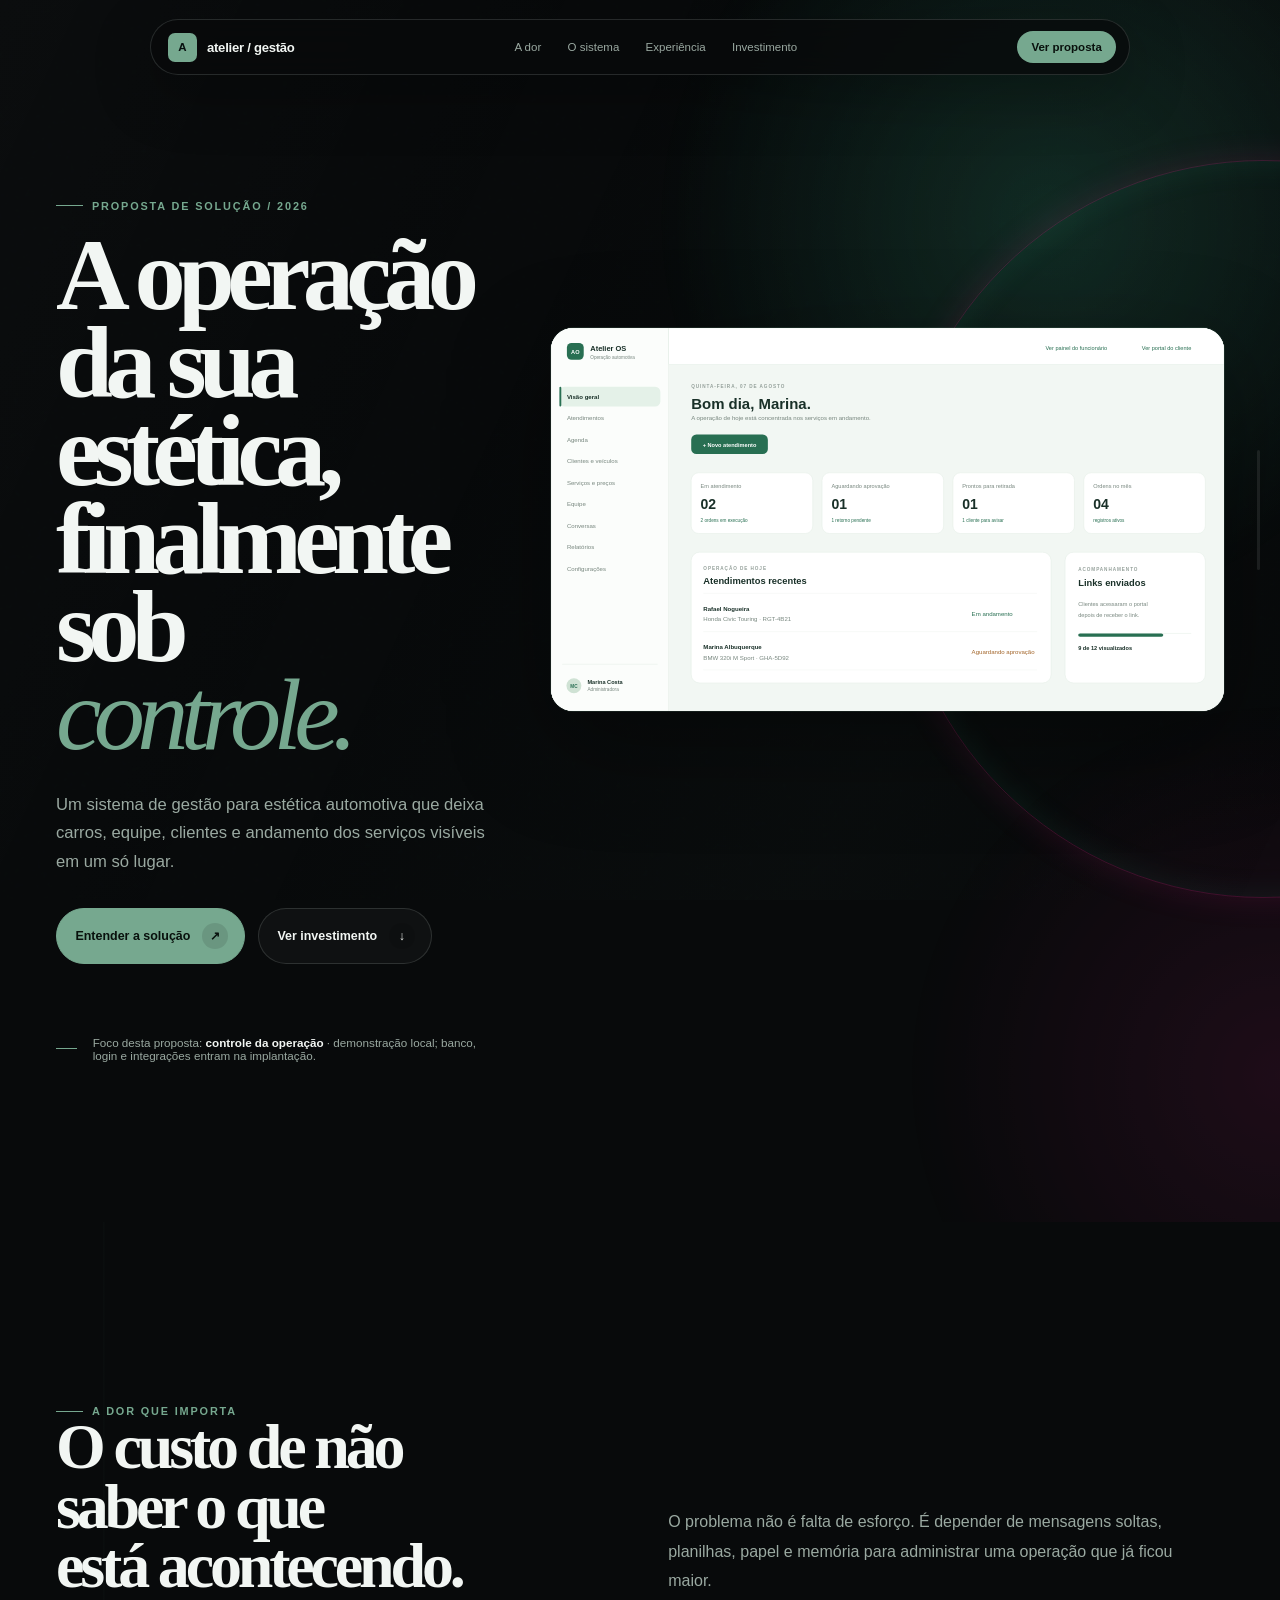
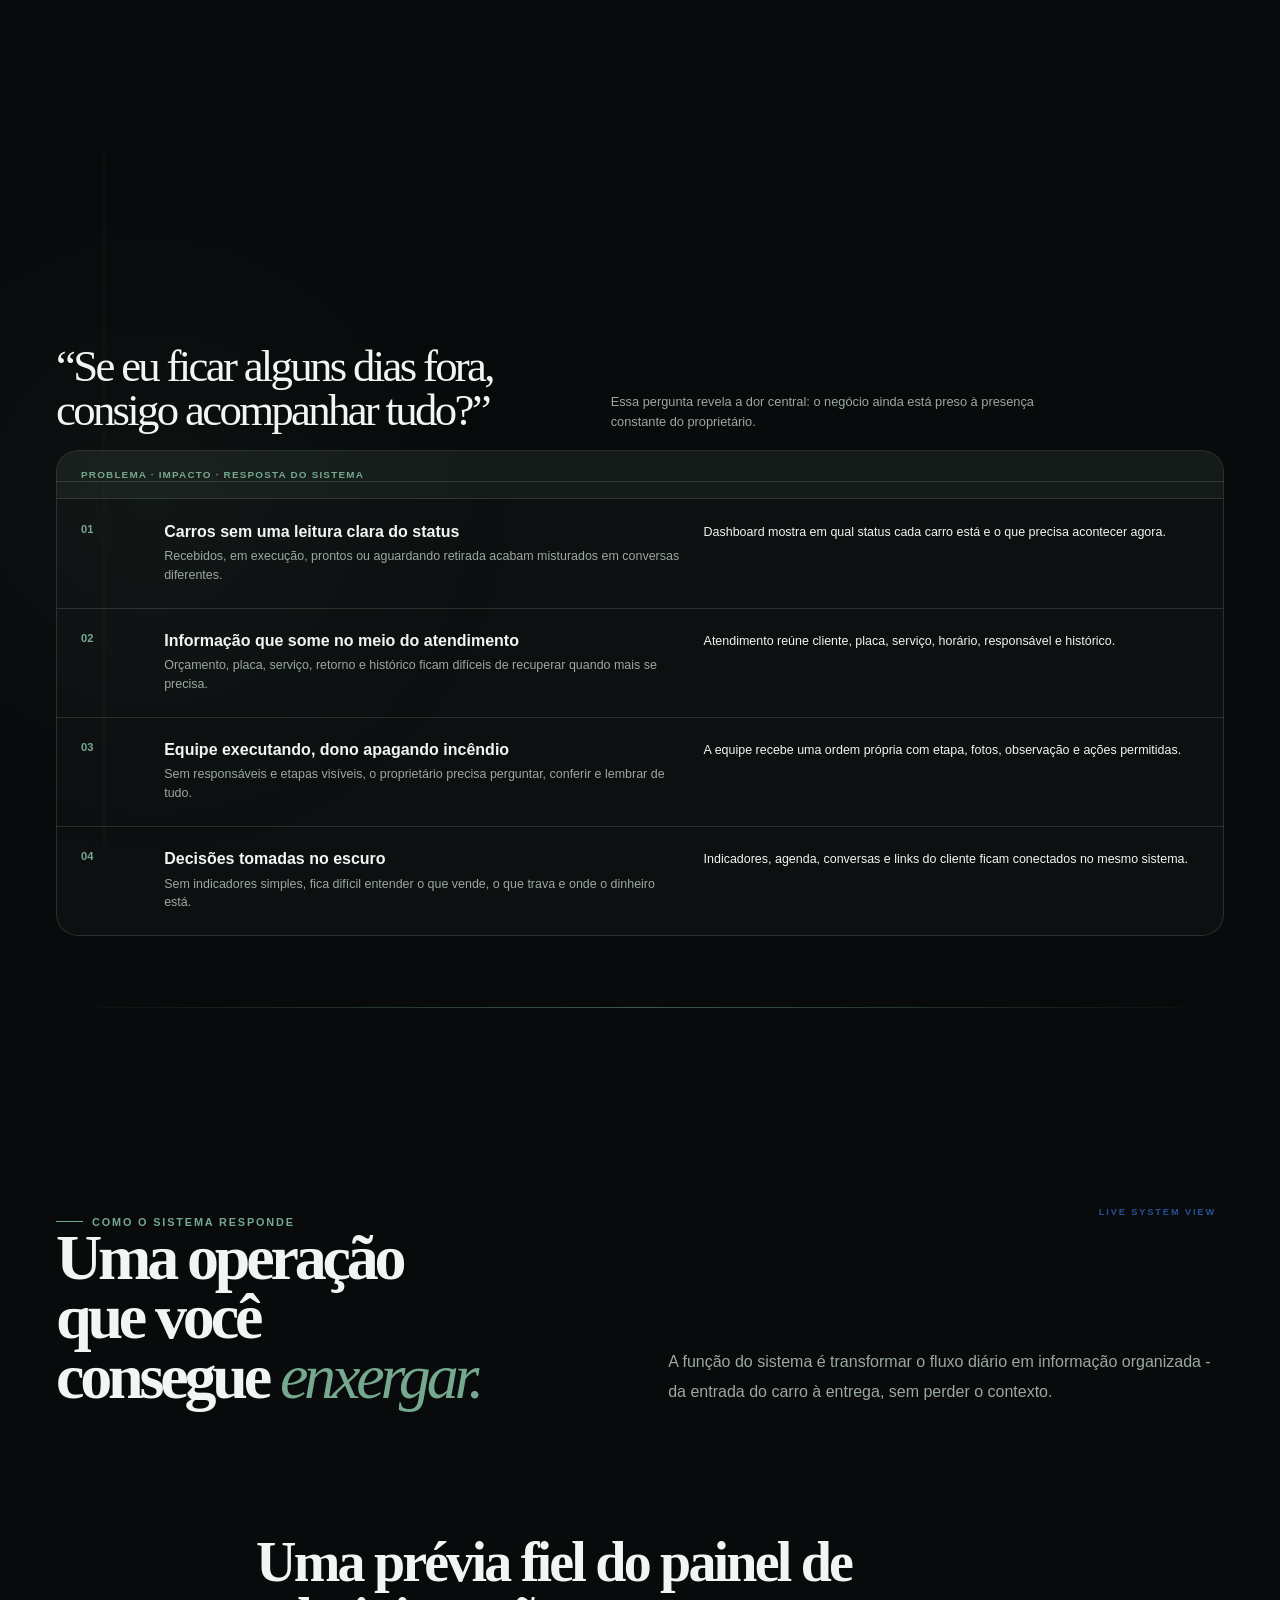
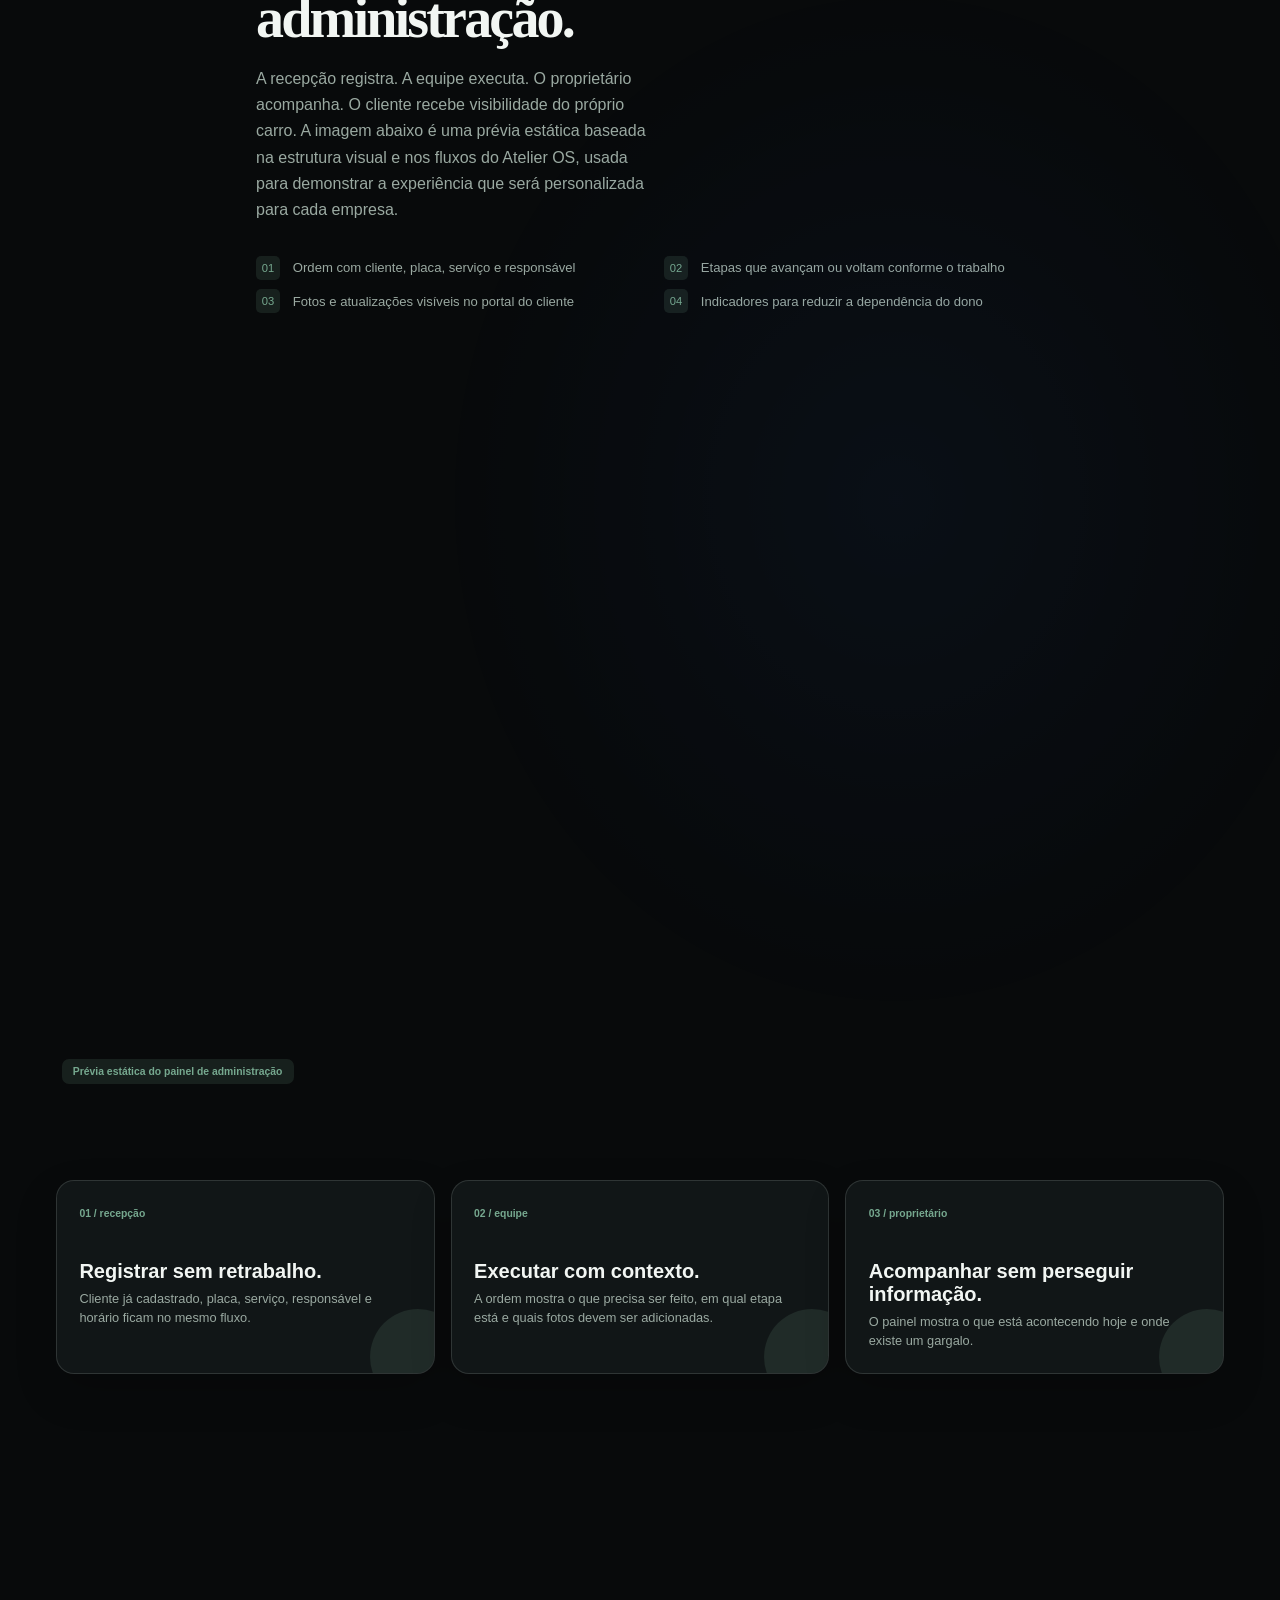
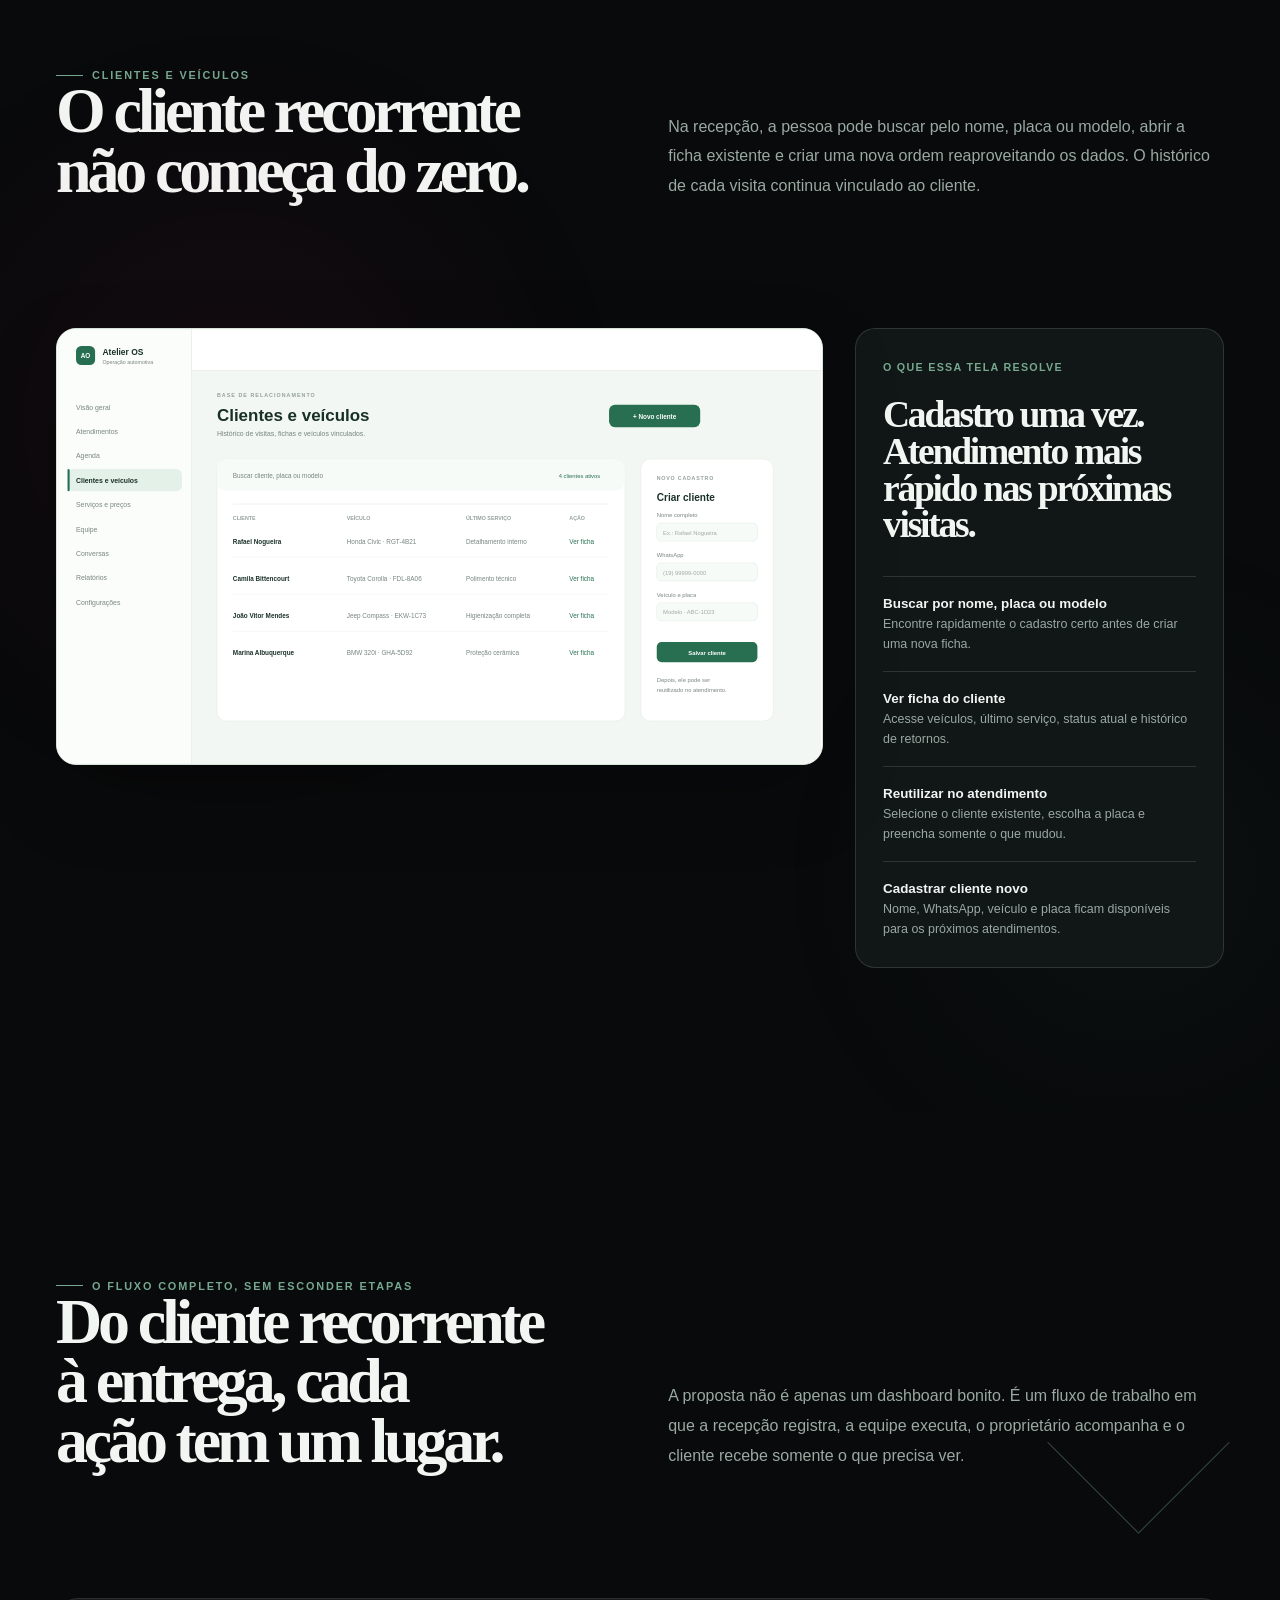
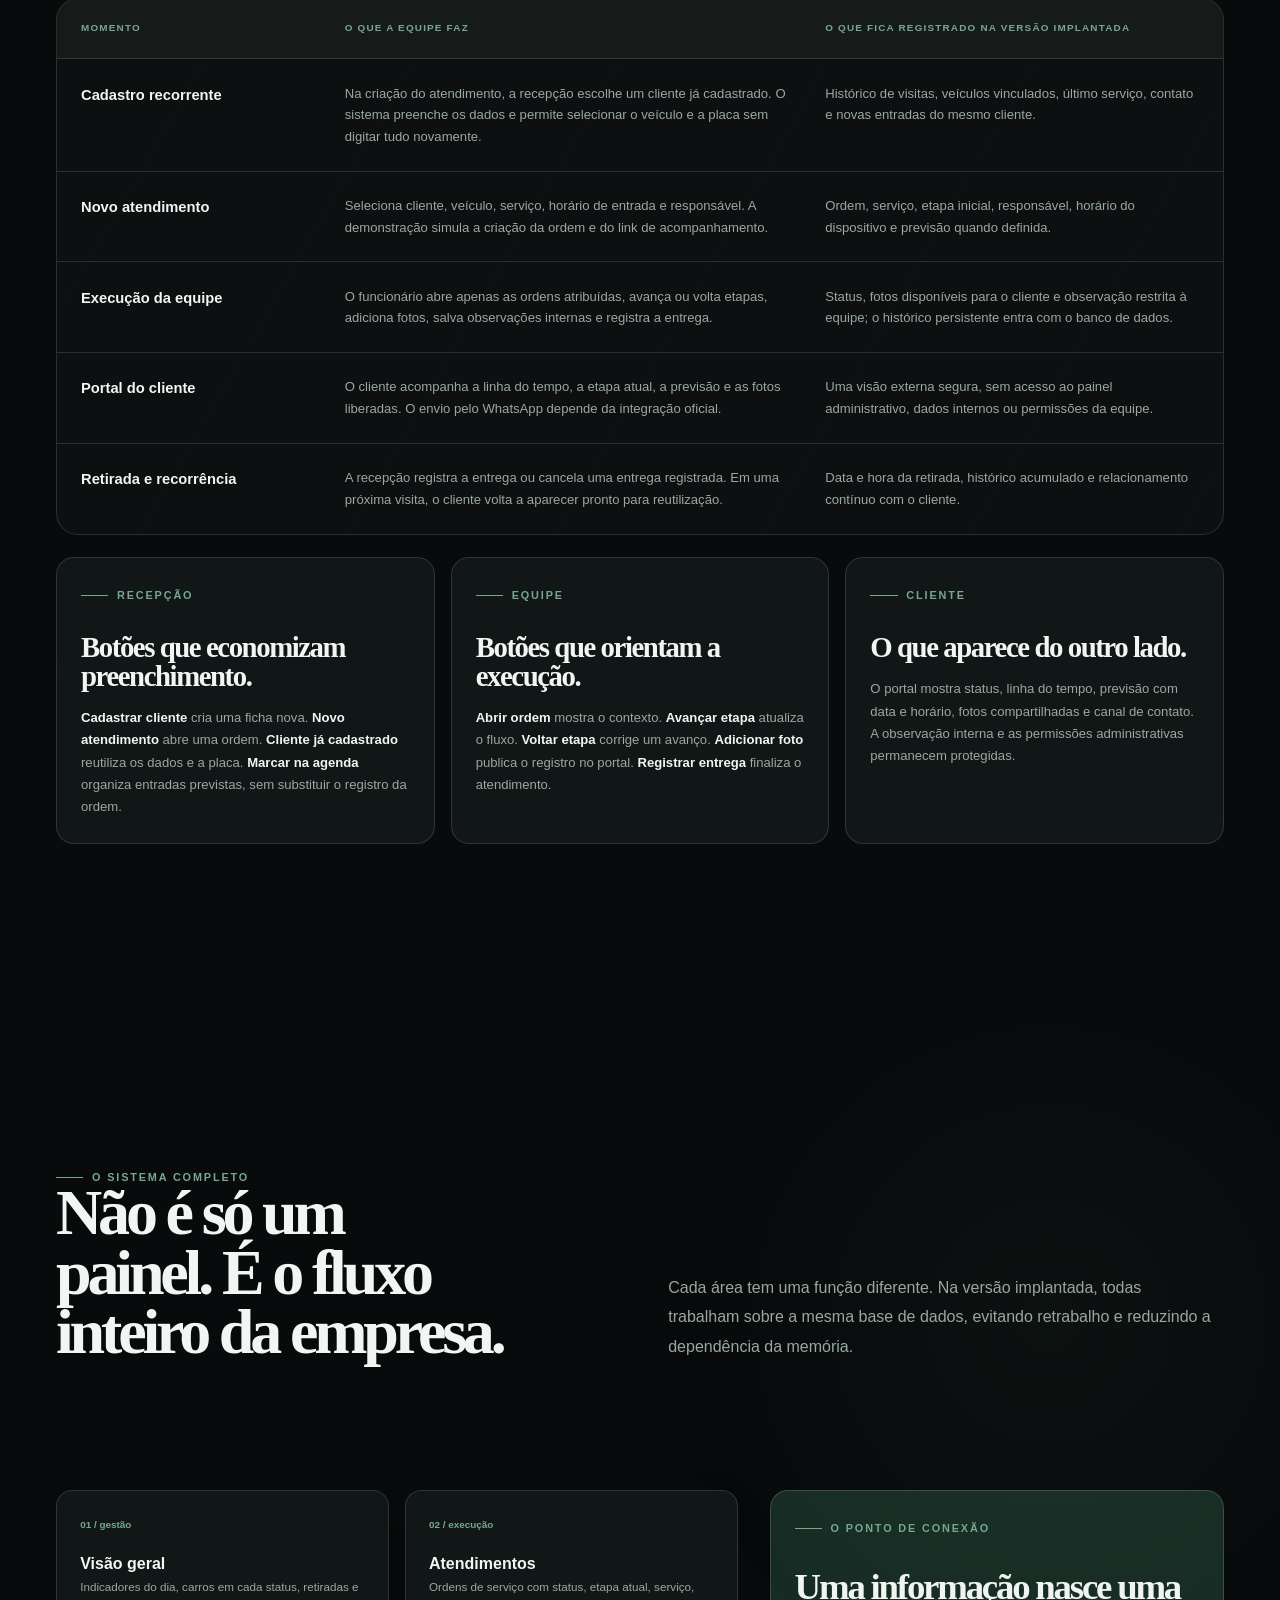
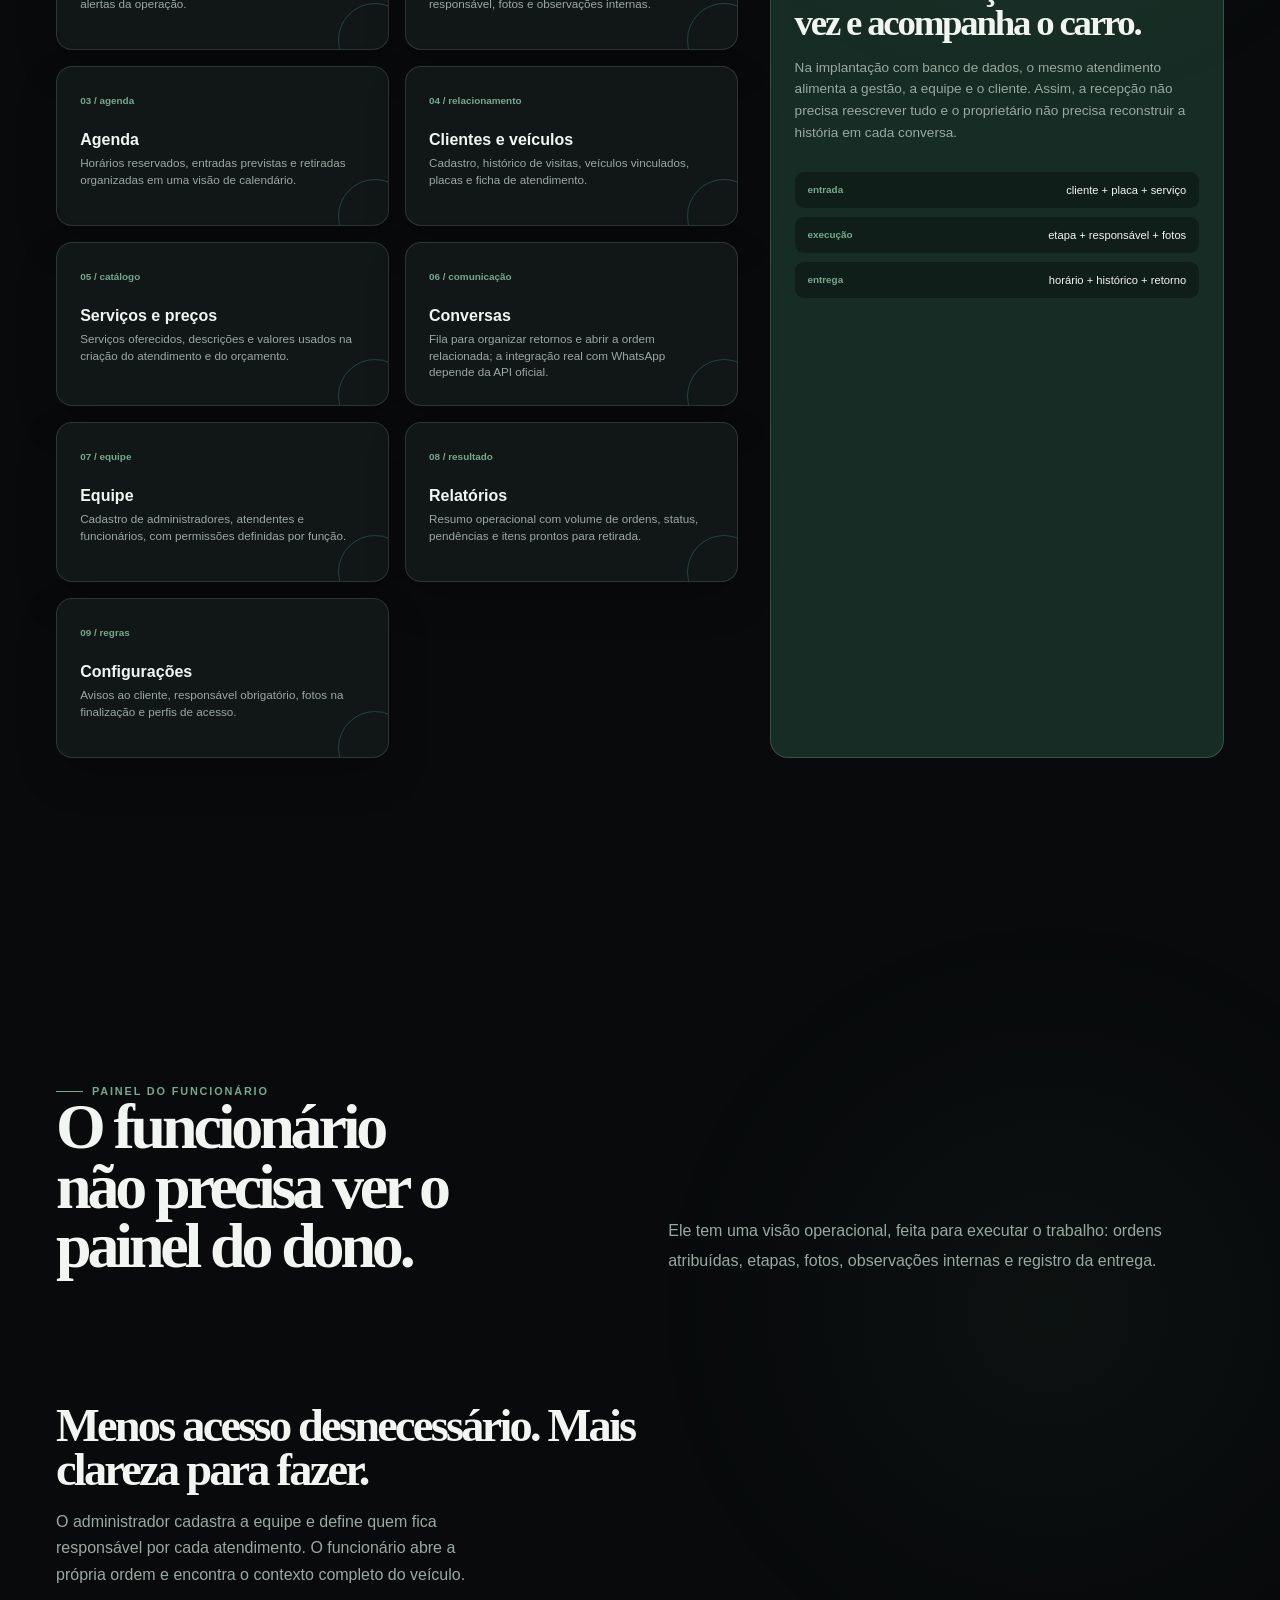
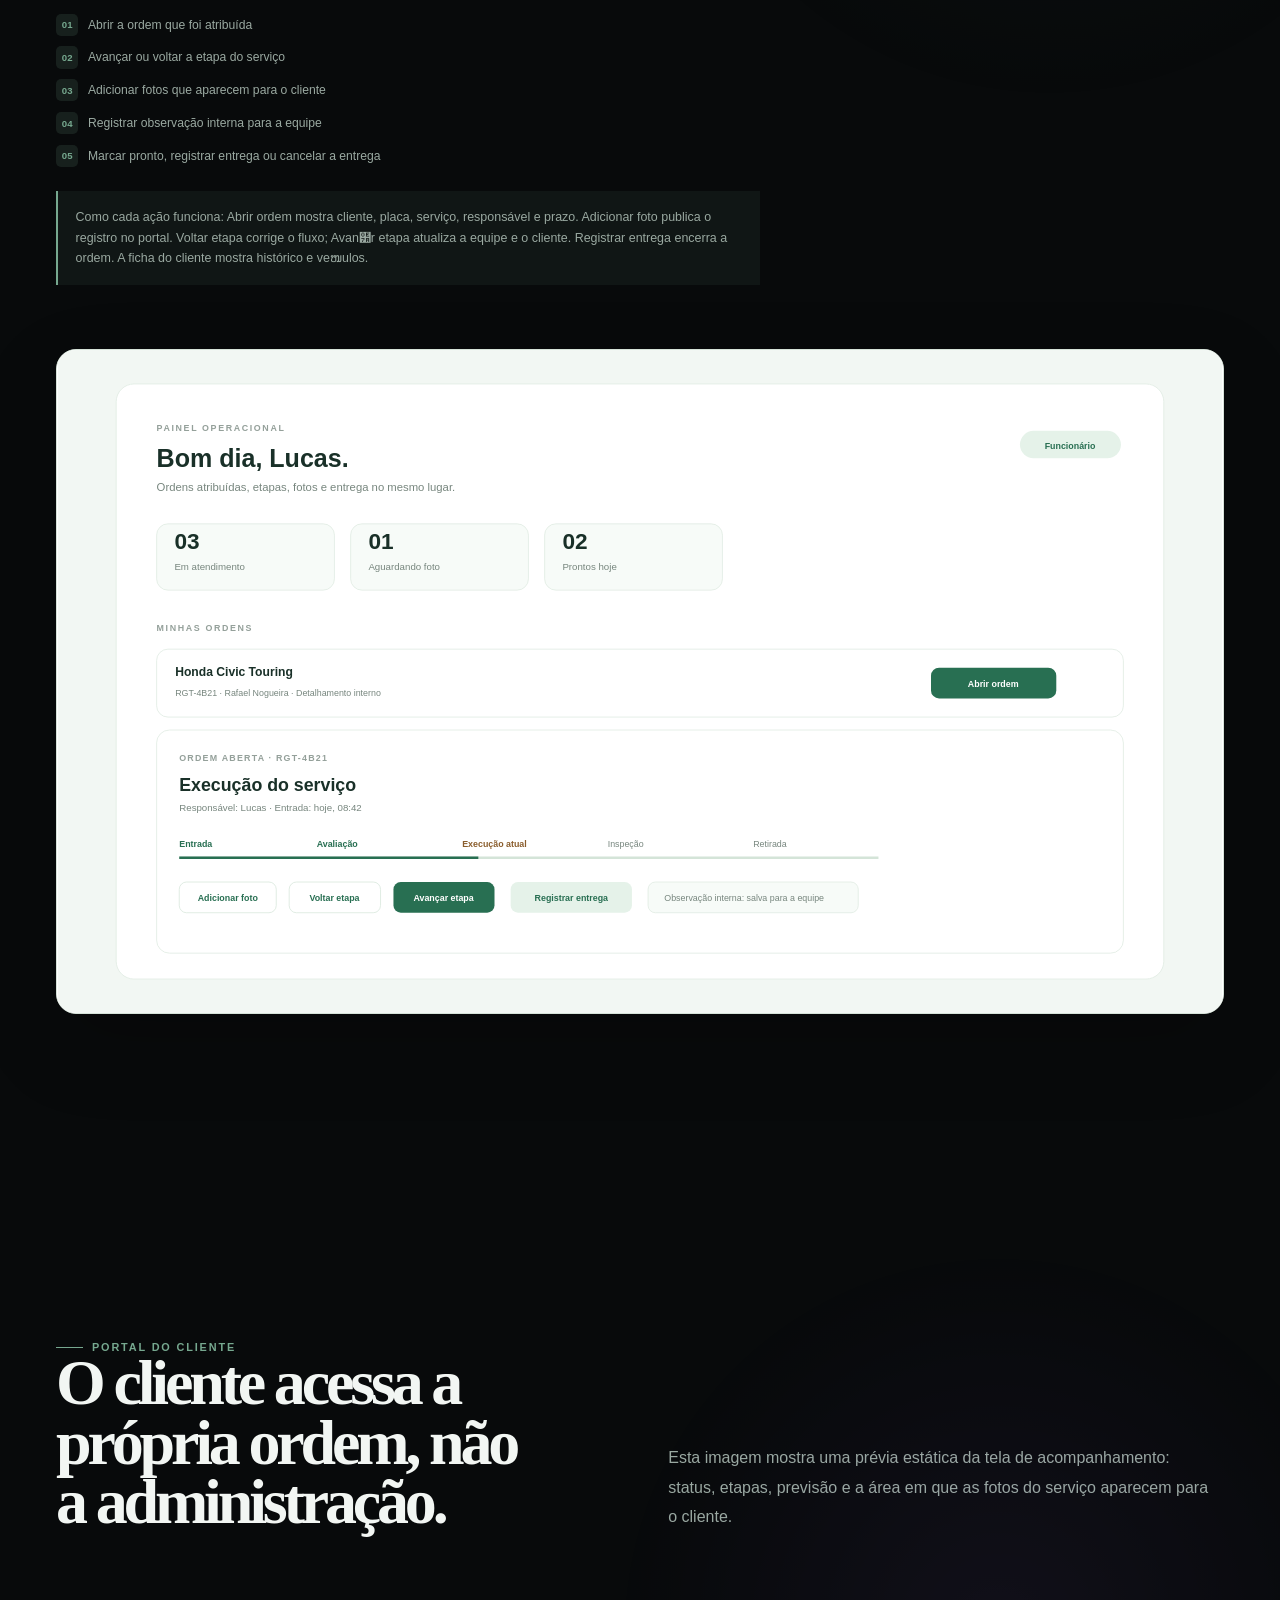
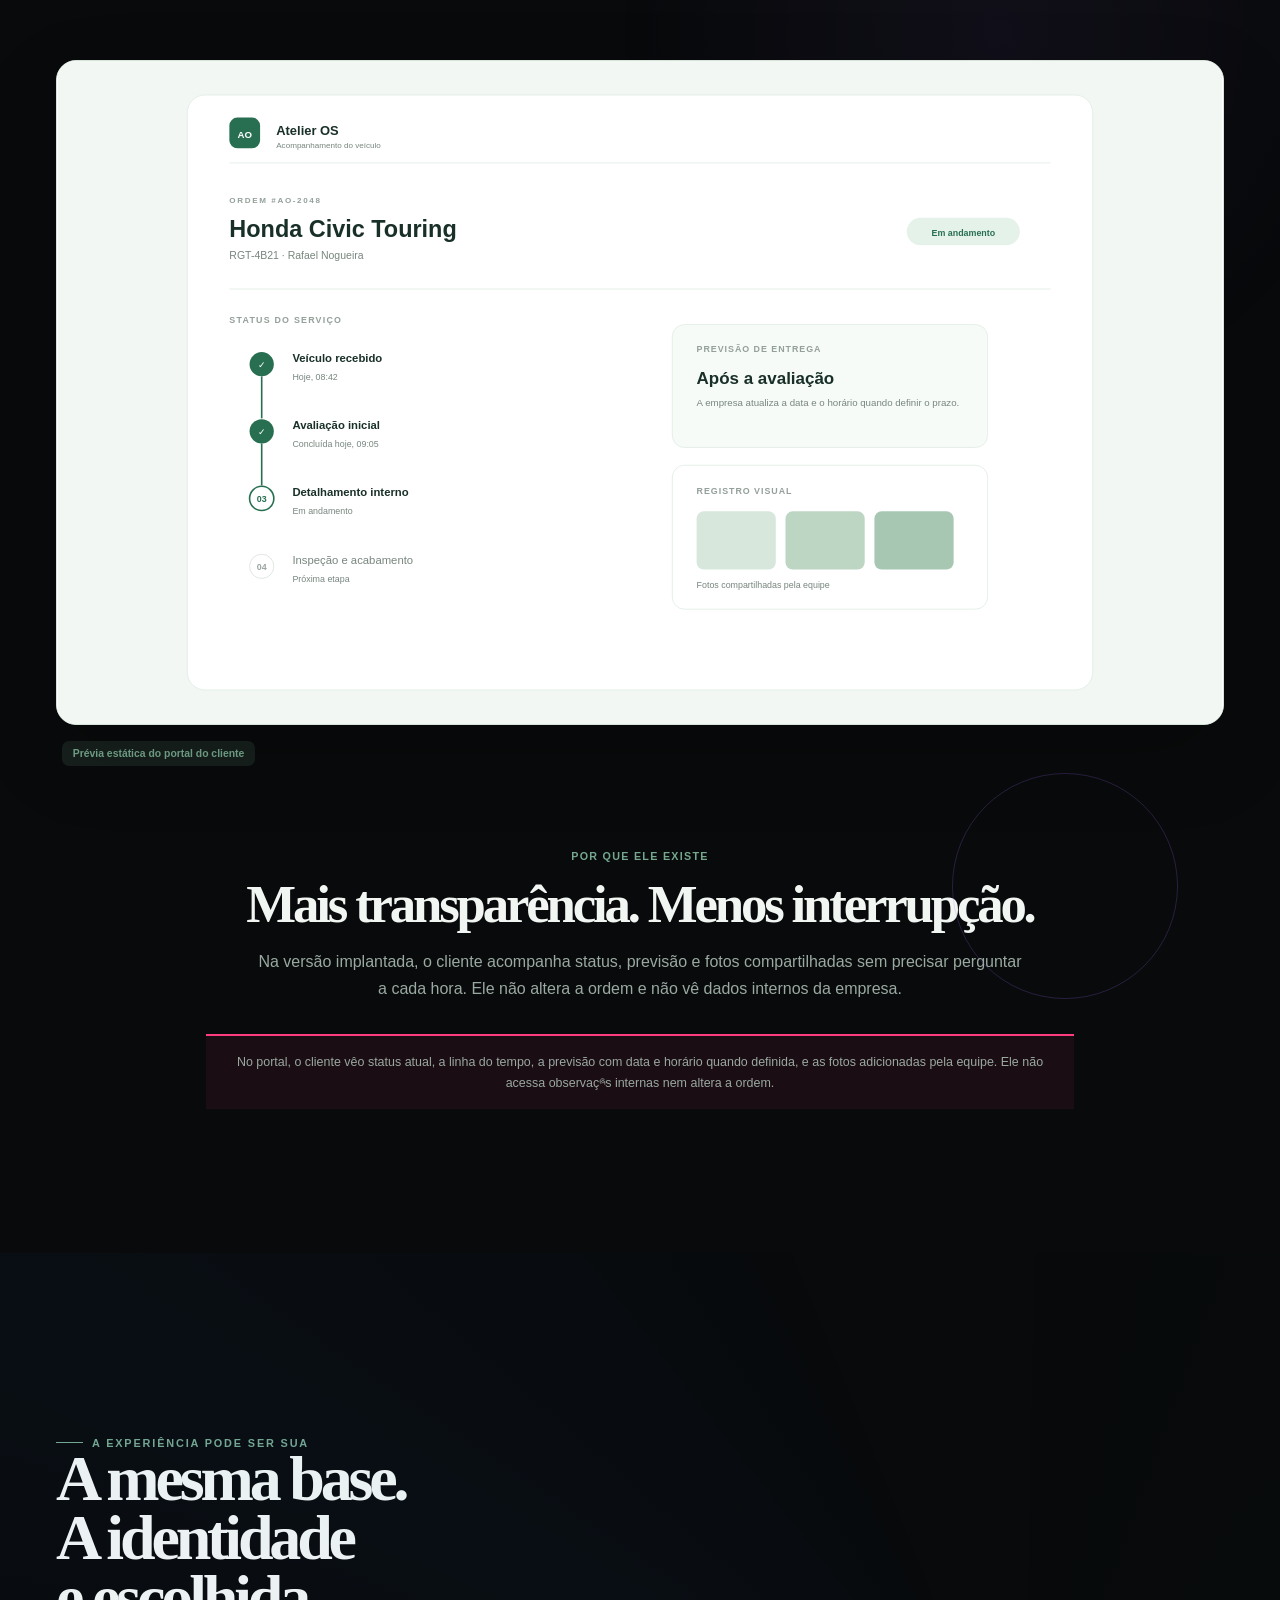
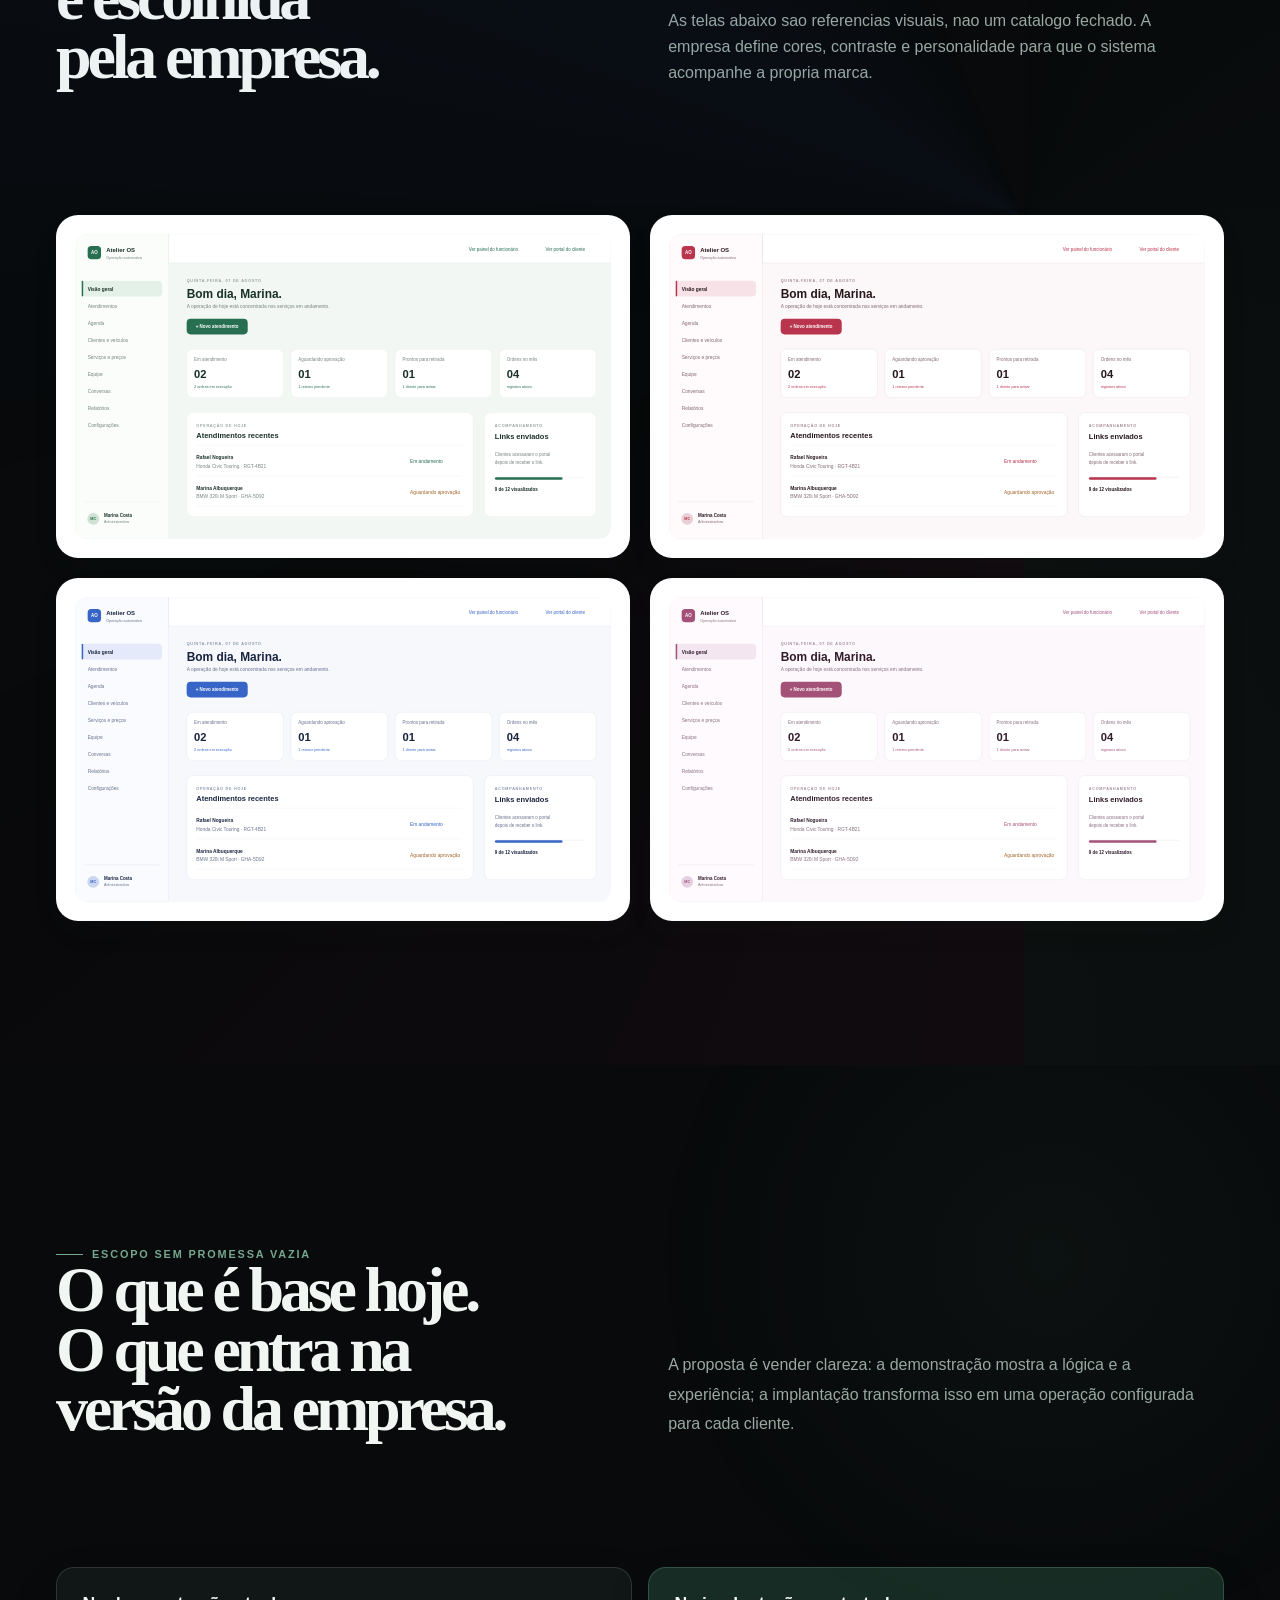
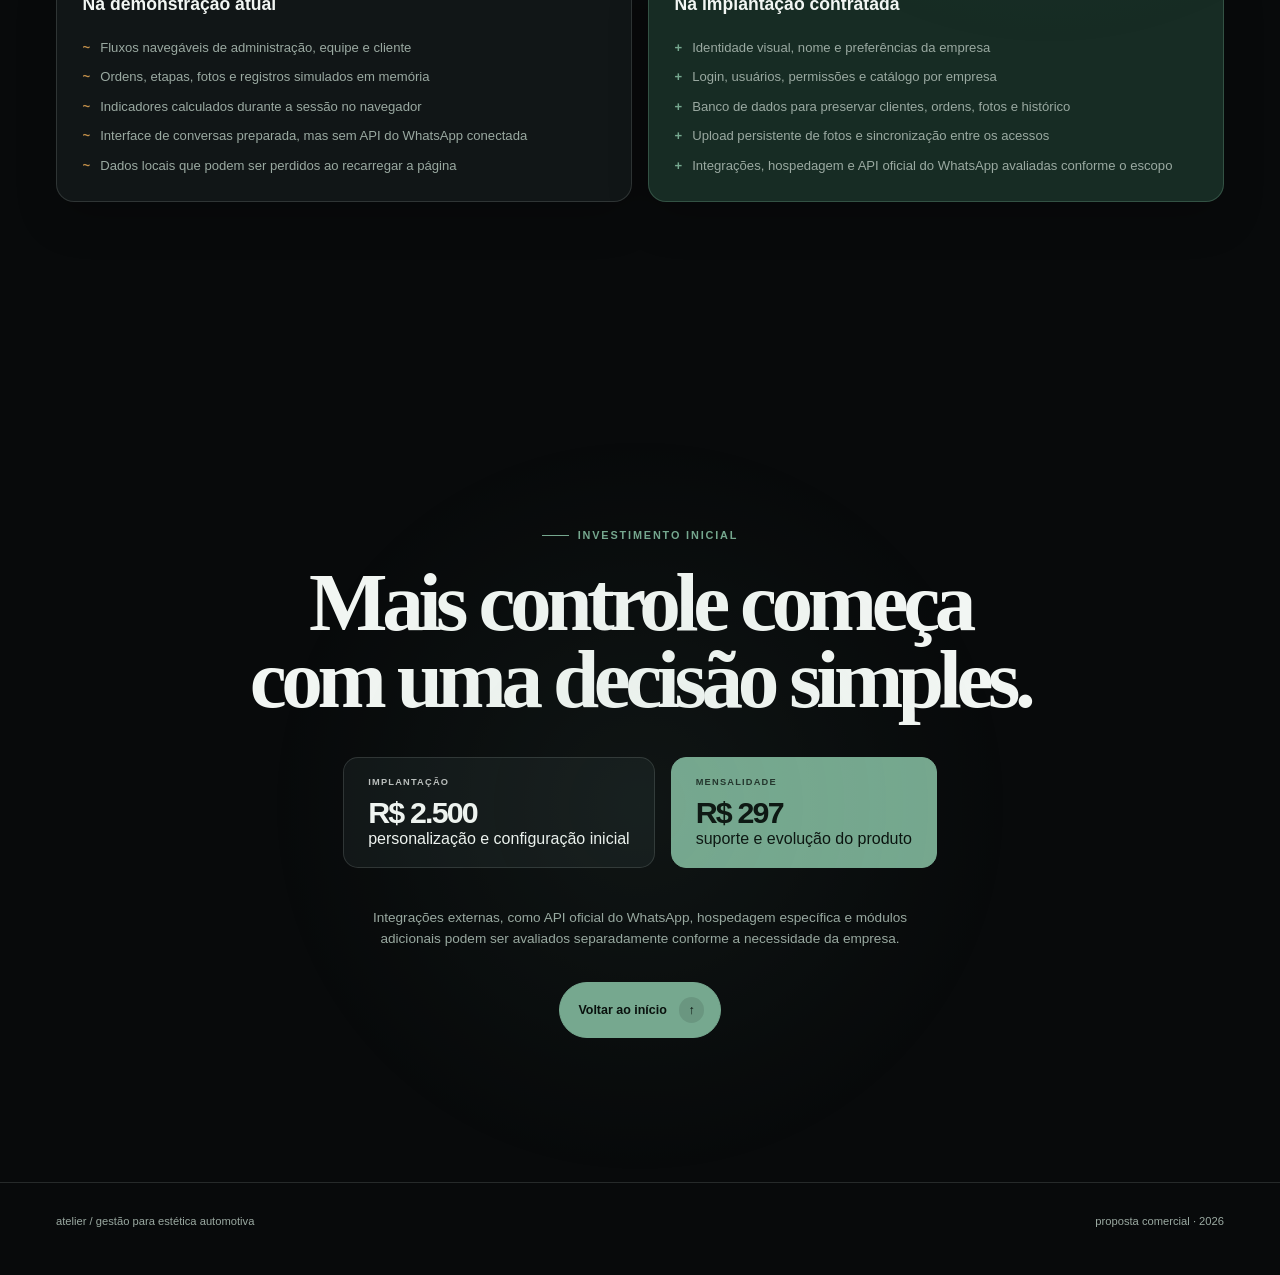
==== commit b30b9b17: "Corrigir sobreposição no layout mobile" ====
--- a/index.html
+++ b/index.html
@@ -316,6 +316,94 @@
     @keyframes flowMarker { from { transform:rotate(45deg) translate3d(0,0,0); opacity:.35; } to { transform:rotate(135deg) translate3d(-8px,8px,0); opacity:.9; } }
     @media(max-width:850px){ .scroll-progress { right:.6rem; height:80px; } #sistema.is-active::after { top:6rem; right:1rem; } }
     @media(max-width:850px){ .workflow-row { grid-template-columns:1fr; gap:.45rem; } .workflow-head { display:none; } .button-explanation-grid { grid-template-columns:1fr; } #dor .big-quote small { grid-column:auto; } }
+    /* Mobile pass: mantém a hierarquia da proposta sem apertar o conteúdo. */
+    @media (max-width: 640px) {
+      html { overflow-x: hidden; }
+      body { overflow-x: hidden; }
+      .wrap { width: min(100% - 1.25rem, 34rem); }
+      .nav-wrap { top: .55rem; width: calc(100% - .8rem); }
+      .nav { flex-wrap: wrap; gap: .5rem .7rem; padding: .65rem .72rem; border-radius: 16px; }
+      .brand { min-width: 0; flex: 1 1 auto; font-size: .72rem; }
+      .brand-mark { width: 1.75rem; height: 1.75rem; font-size: .72rem; }
+      .nav-cta { padding: .58rem .7rem; font-size: .58rem; }
+      .nav-links { order: 3; display: flex; width: 100%; gap: 1rem; overflow-x: auto; padding: .1rem .05rem .05rem; scrollbar-width: none; }
+      .nav-links::-webkit-scrollbar { display: none; }
+      .nav-links a { flex: 0 0 auto; font-size: .59rem; }
+
+      section { padding-top: 7rem; padding-bottom: 5.5rem; }
+      .hero { padding-top: 8.8rem; padding-bottom: 6rem; }
+      .hero-grid { gap: 2rem; }
+      h1 { max-width: 100%; font-size: clamp(3.05rem, 15vw, 5rem); line-height: .9; }
+      h2 { font-size: clamp(2.35rem, 11vw, 4rem); line-height: .96; }
+      .section-head { gap: 1rem; margin-bottom: 3rem; }
+      .section-copy, .lede { font-size: .9rem; line-height: 1.65; }
+      .hero-actions { align-items: stretch; flex-direction: column; }
+      .button { width: 100%; justify-content: space-between; }
+      .hero-note { align-items: flex-start; gap: .65rem; margin-top: 2rem; font-size: .67rem; line-height: 1.45; }
+      .hero-visual { min-height: 0; padding-top: .5rem; }
+      .real-hero-frame { position: relative; top: auto; right: auto; width: 100%; height: auto; aspect-ratio: 1440 / 820; transform: none; border-radius: 16px; }
+      .float-tag { display: none; }
+
+      .pain-layout, .system-stage, .area-map, .role-function, .customer-system-grid { gap: 2rem; }
+      .big-quote { padding: 0; }
+      .big-quote span { font-size: clamp(2.5rem, 12vw, 4rem); }
+      .pain { gap: .8rem; padding: 1rem 0; }
+      .pain h3 { font-size: .95rem; }
+      .pain p { font-size: .75rem; }
+      .system-copy h3, .employee-copy h3 { font-size: 2.35rem; }
+      .feature-stack { gap: .75rem; }
+      .feature { align-items: flex-start; font-size: .76rem; line-height: 1.4; }
+      .real-system-frame, .real-role-frame, .real-client-frame, .customer-data-frame { height: auto !important; aspect-ratio: 1440 / 820; border-radius: 16px; }
+      .real-system-frame img, .real-role-frame img, .real-client-frame img, .customer-data-frame img { object-fit: contain; }
+      .real-frame-label { max-width: 100%; line-height: 1.35; }
+
+      .area-list { grid-template-columns: 1fr; gap: .75rem; }
+      .area-card { min-height: 0; padding: 1.1rem; }
+      .area-card h3 { margin-top: 1rem; }
+      .area-feature { padding: 1.15rem; }
+      .area-feature h3 { margin-top: 1.5rem; font-size: 2rem; }
+      .area-flow span { display: grid; gap: .25rem; }
+      .roles { gap: .75rem; margin-top: 3rem; }
+      .role { min-height: 0; padding: 1.1rem; }
+
+      .employee-top { gap: .6rem; padding: 1rem; }
+      .employee-top b { font-size: .9rem; }
+      .employee-stats { grid-template-columns: 1fr; }
+      .employee-stat { display: flex; align-items: baseline; justify-content: space-between; gap: .7rem; border-right: 0; border-bottom: 1px solid var(--line); }
+      .employee-stat:last-child { border-bottom: 0; }
+      .employee-job-demo { align-items: flex-start; flex-direction: column; gap: .55rem; }
+      .employee-job-demo span { align-self: stretch; text-align: center; }
+      .employee-capabilities span { align-items: flex-start; font-size: .72rem; line-height: 1.4; }
+
+      .client-copy h3 { font-size: 2.5rem; }
+      #experiencia .client-copy { margin-top: 3rem !important; }
+      #experiencia .client-copy::after { text-align: left; }
+      .theme { padding: .8rem !important; }
+      .four-themes { gap: .8rem; }
+      .theme-shot { border-radius: 10px; }
+      .truth { gap: .8rem; }
+      .truth-card { padding: 1.15rem; }
+      .price-line { width: 100%; gap: .7rem; }
+      .price { width: 100%; min-width: 0; padding: 1rem; }
+      .offer h2 { font-size: clamp(2.6rem, 12vw, 4.6rem); }
+      .workflow-table { border-radius: 16px; }
+      .workflow-row { padding: 1.1rem; font-size: .76rem; }
+      .workflow-row b { font-size: .86rem; }
+      .button-explanation-grid { gap: .8rem; }
+      .button-explanation { padding: 1.1rem; }
+      .scroll-progress { display: none; }
+      #sistema.is-active::after { display: none; }
+
+      /* A navegação mobile ocupa duas linhas; a primeira seção precisa respeitar essa altura. */
+      #dor { padding-top: 13.5rem; }
+      #dor .section-head { margin-bottom: 3.5rem; }
+      #dor .big-quote { display: block; min-height: 0; margin: 0 0 3.5rem; padding: 0 0 2.5rem; }
+      #dor .big-quote span { display: block; max-width: 18ch; }
+      #dor .big-quote small { display: block; max-width: 34rem; margin-top: 1.25rem; line-height: 1.65; }
+      #dor .pain-list { margin-top: 0; }
+      #dor .pain { align-items: start; }
+      #dor .pain::after { min-width: 0; }
+    }
   </style>
 </head>
 <body>
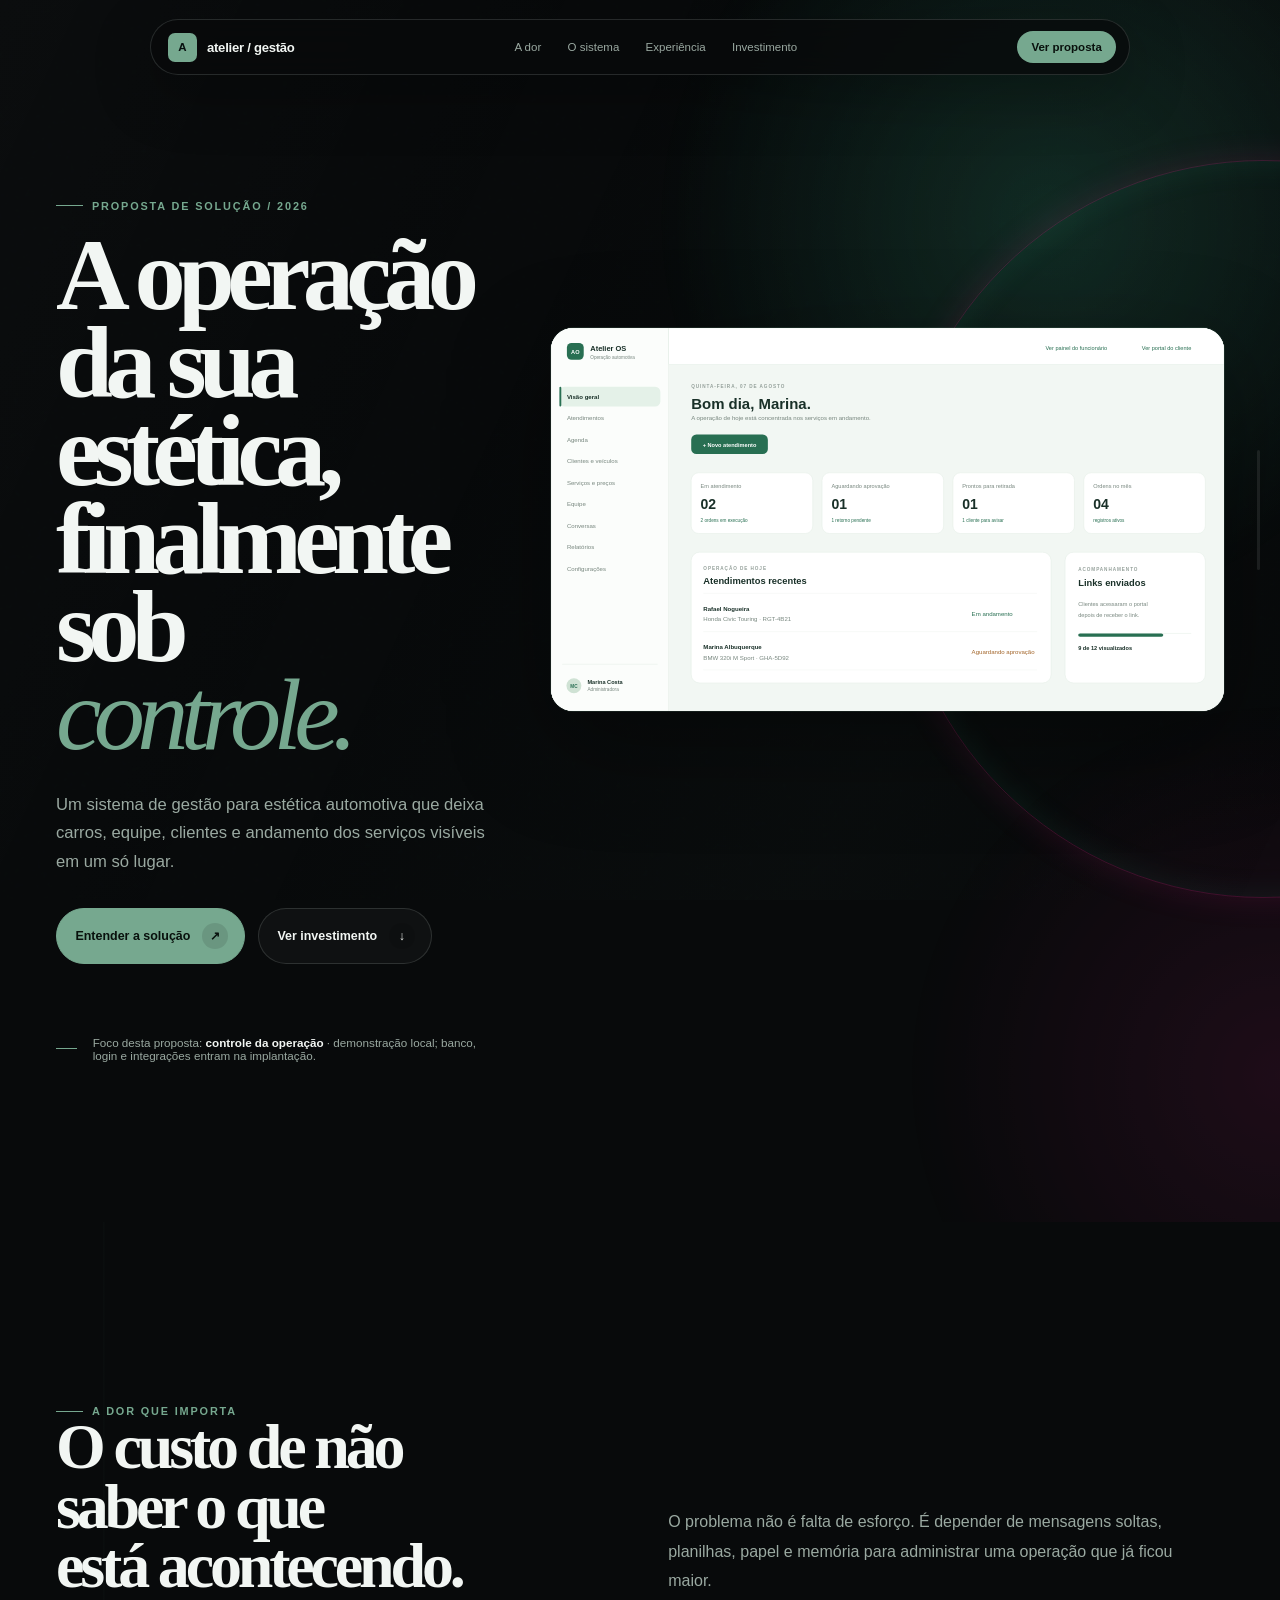
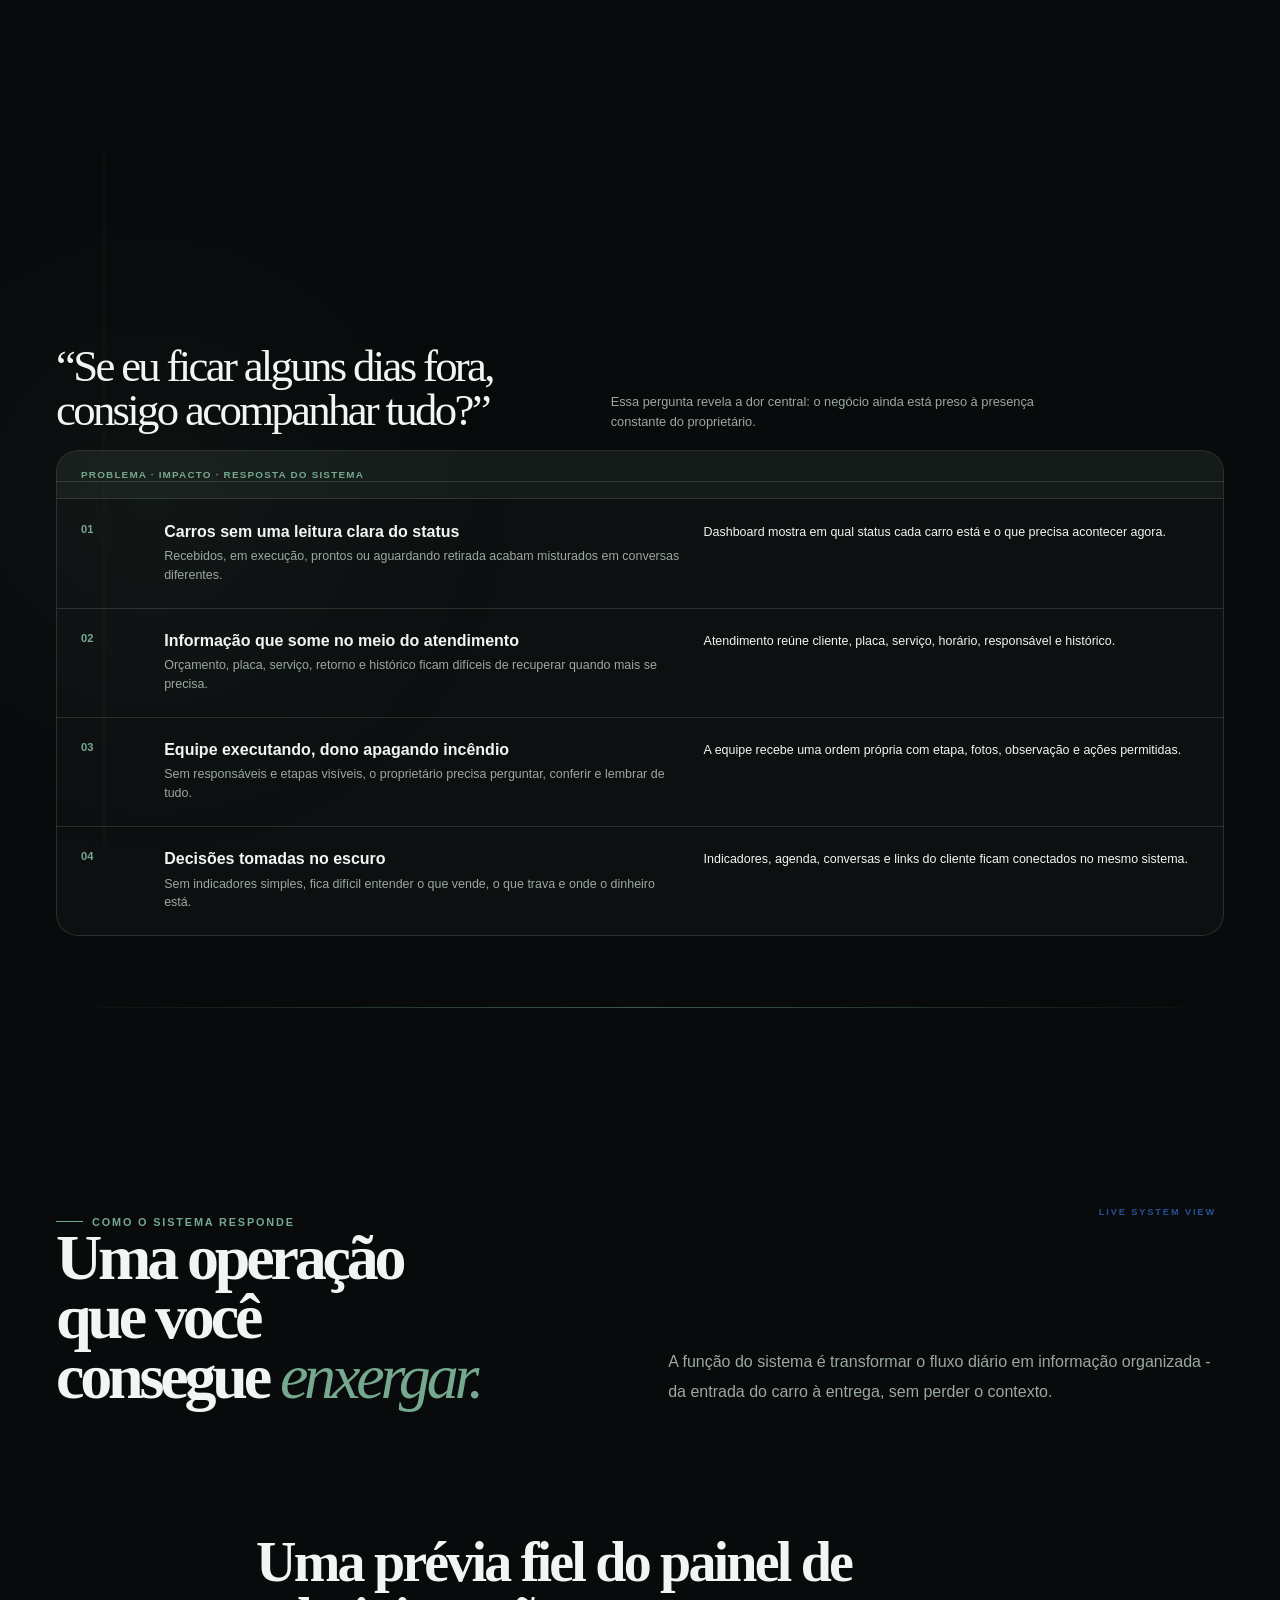
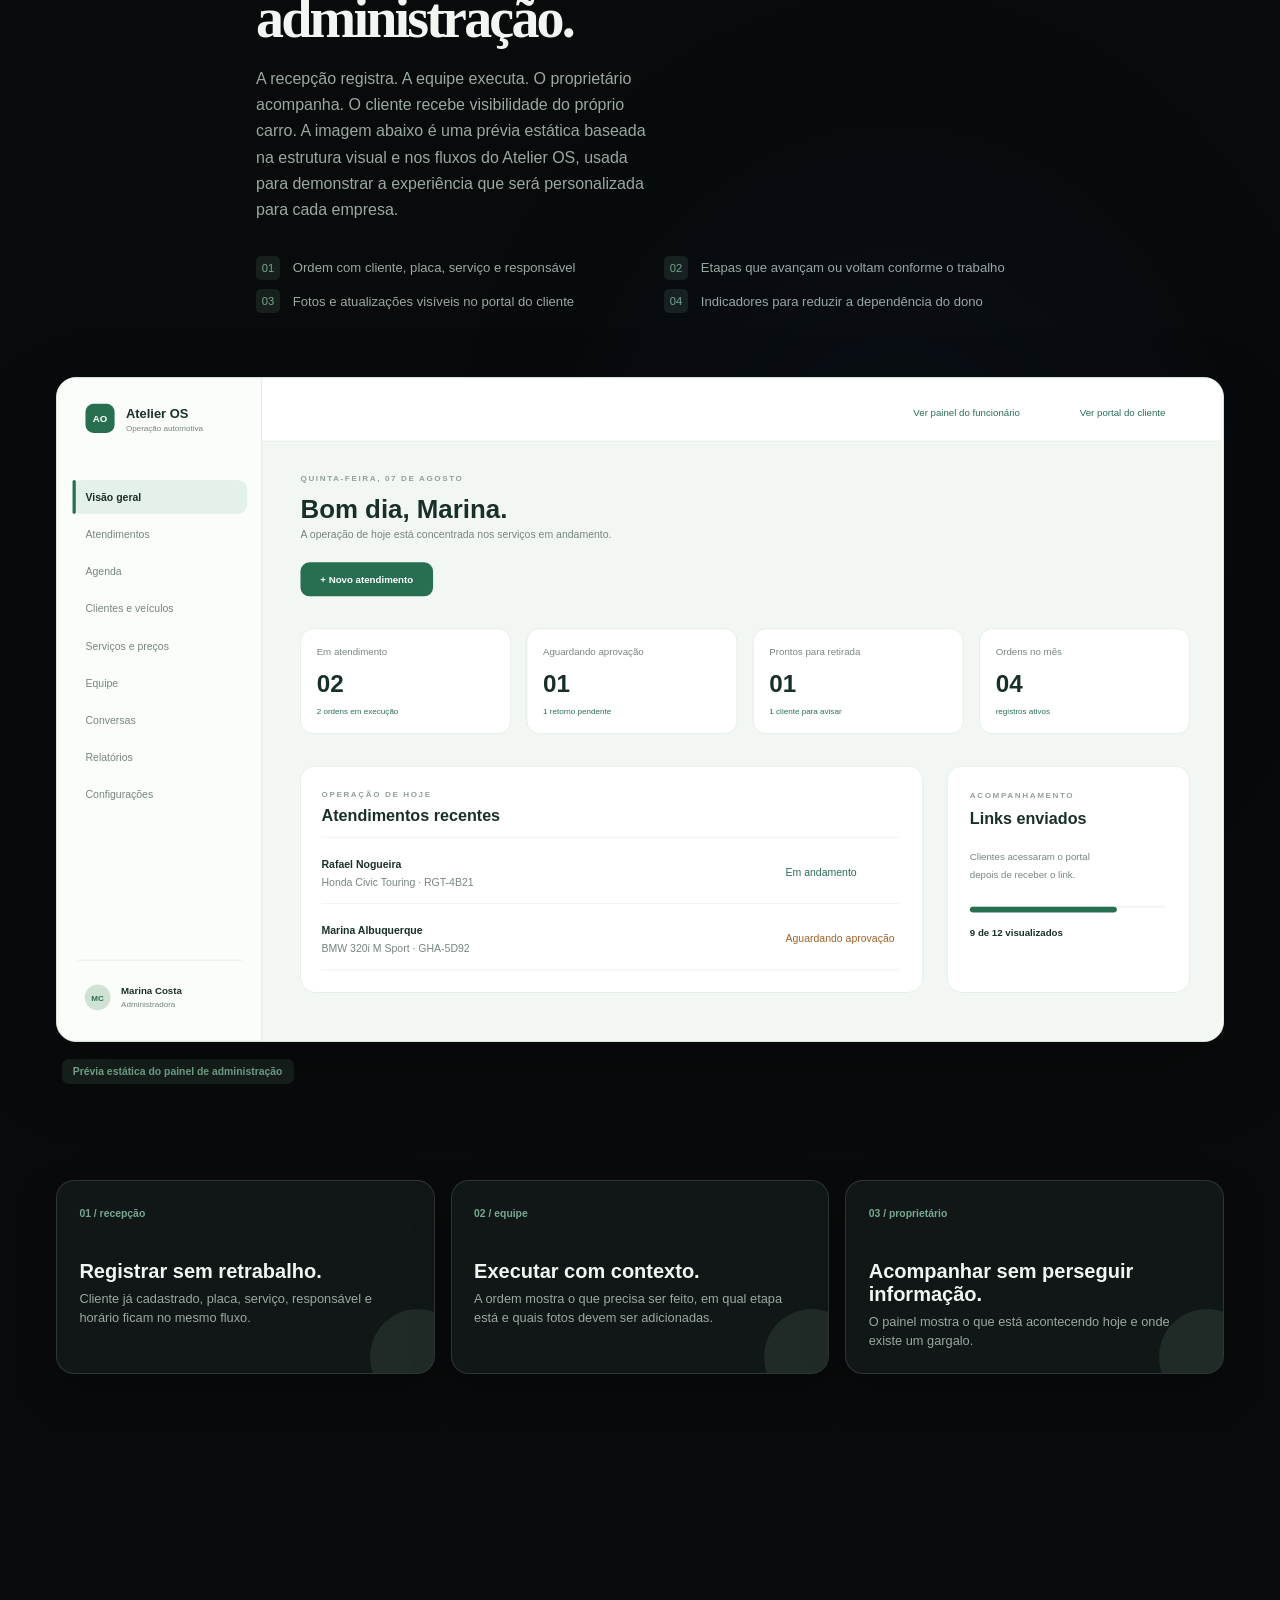
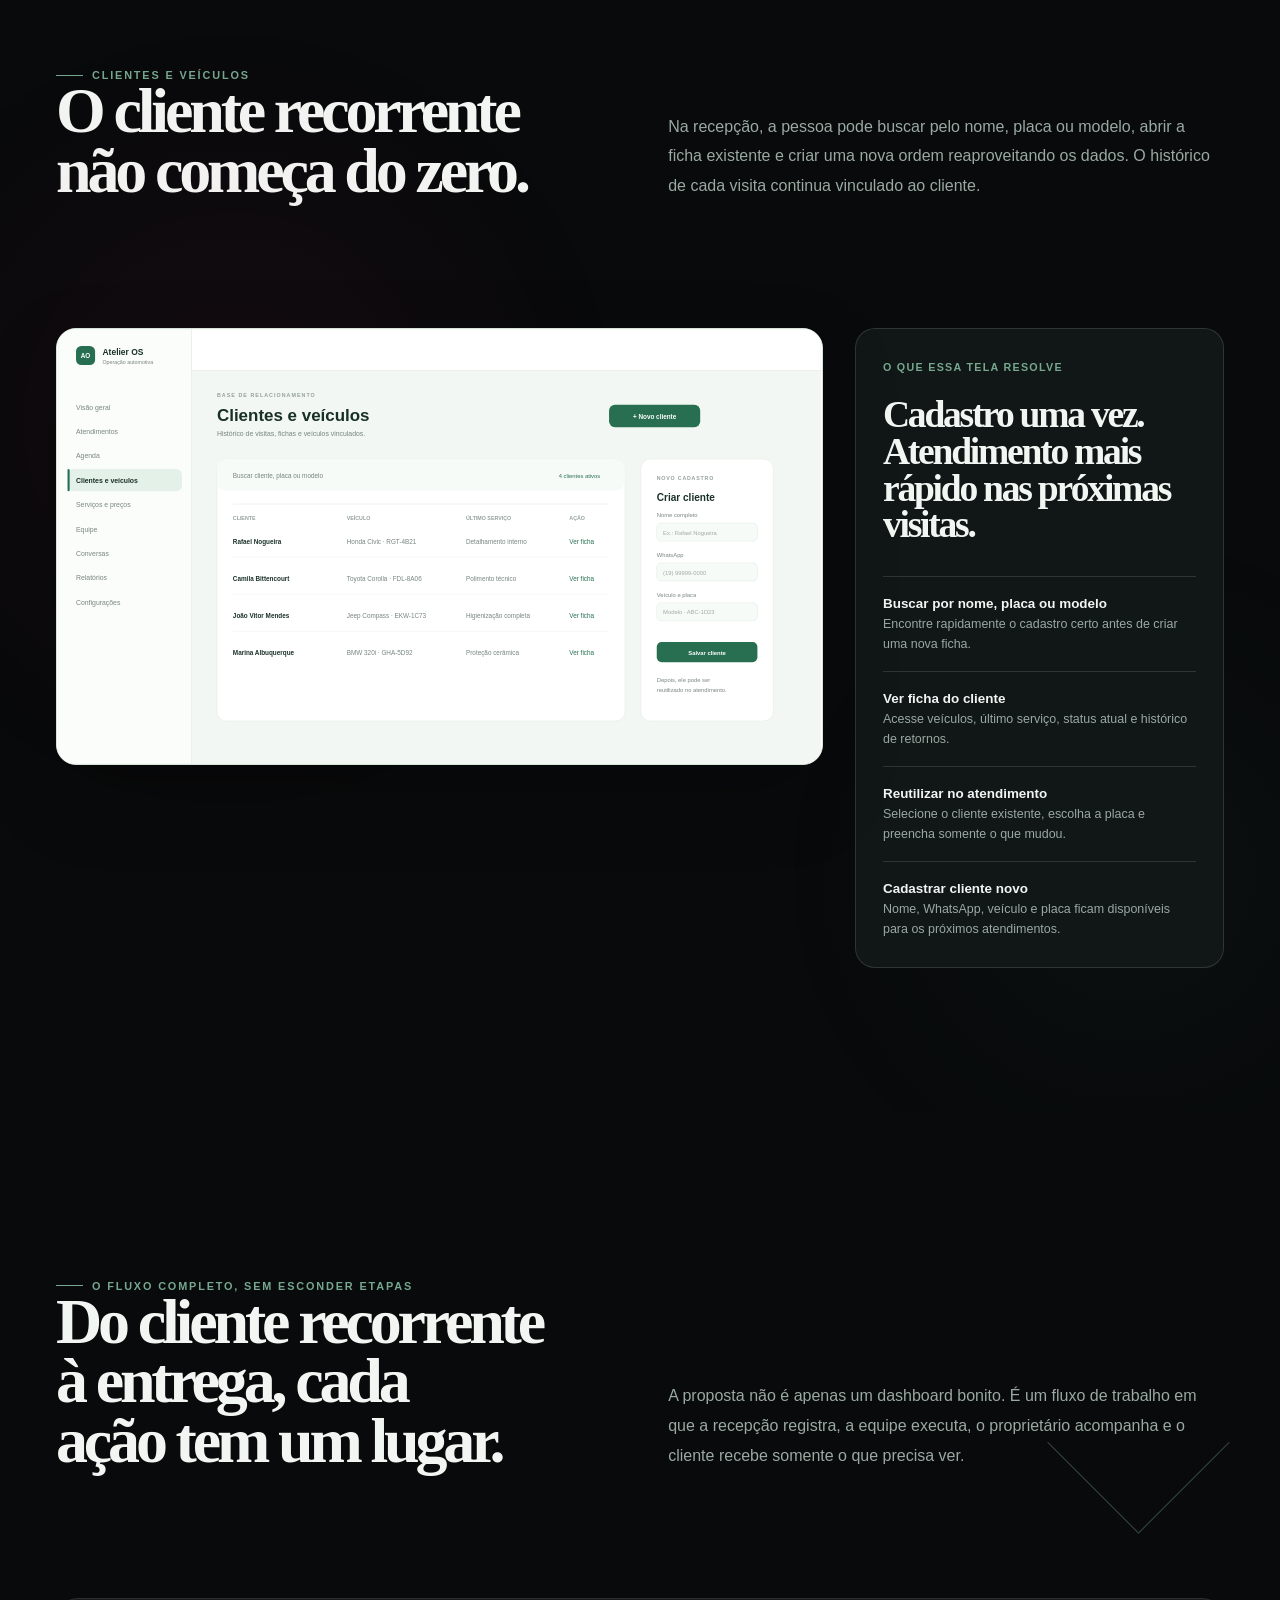
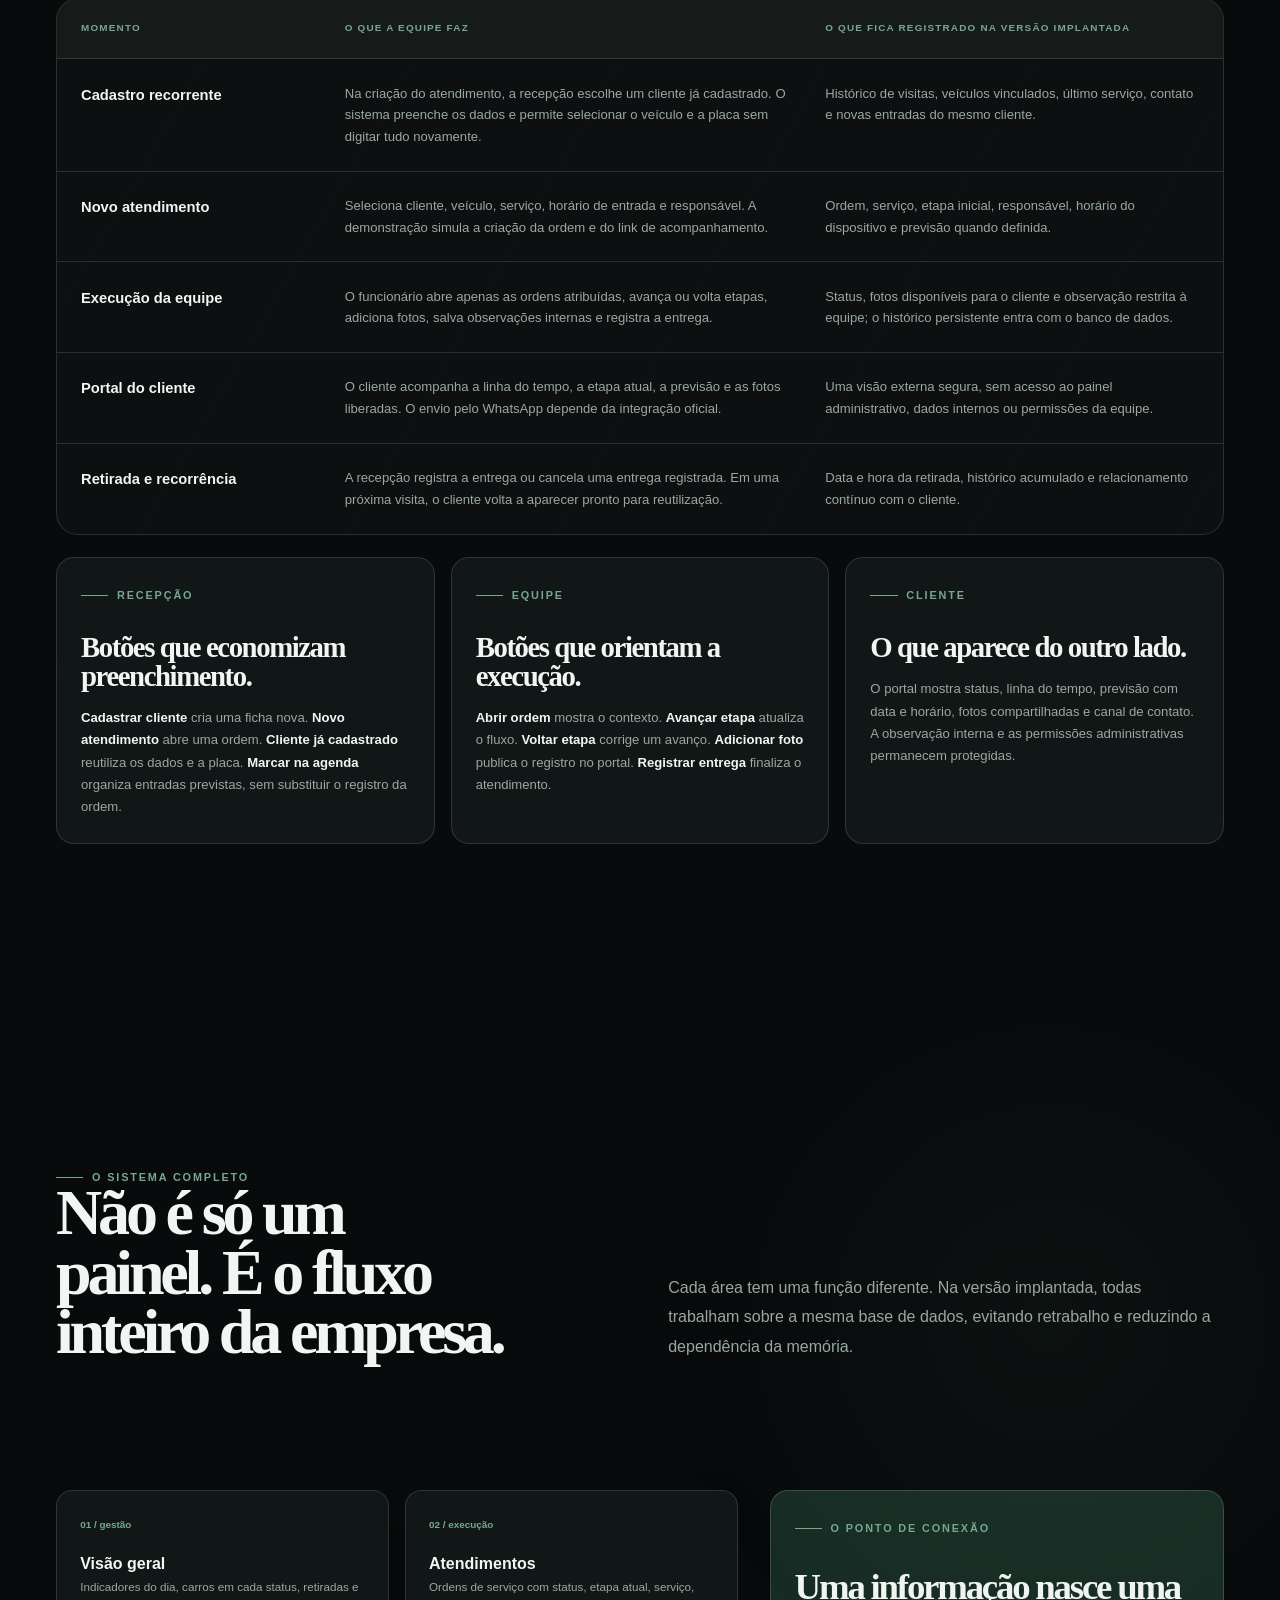
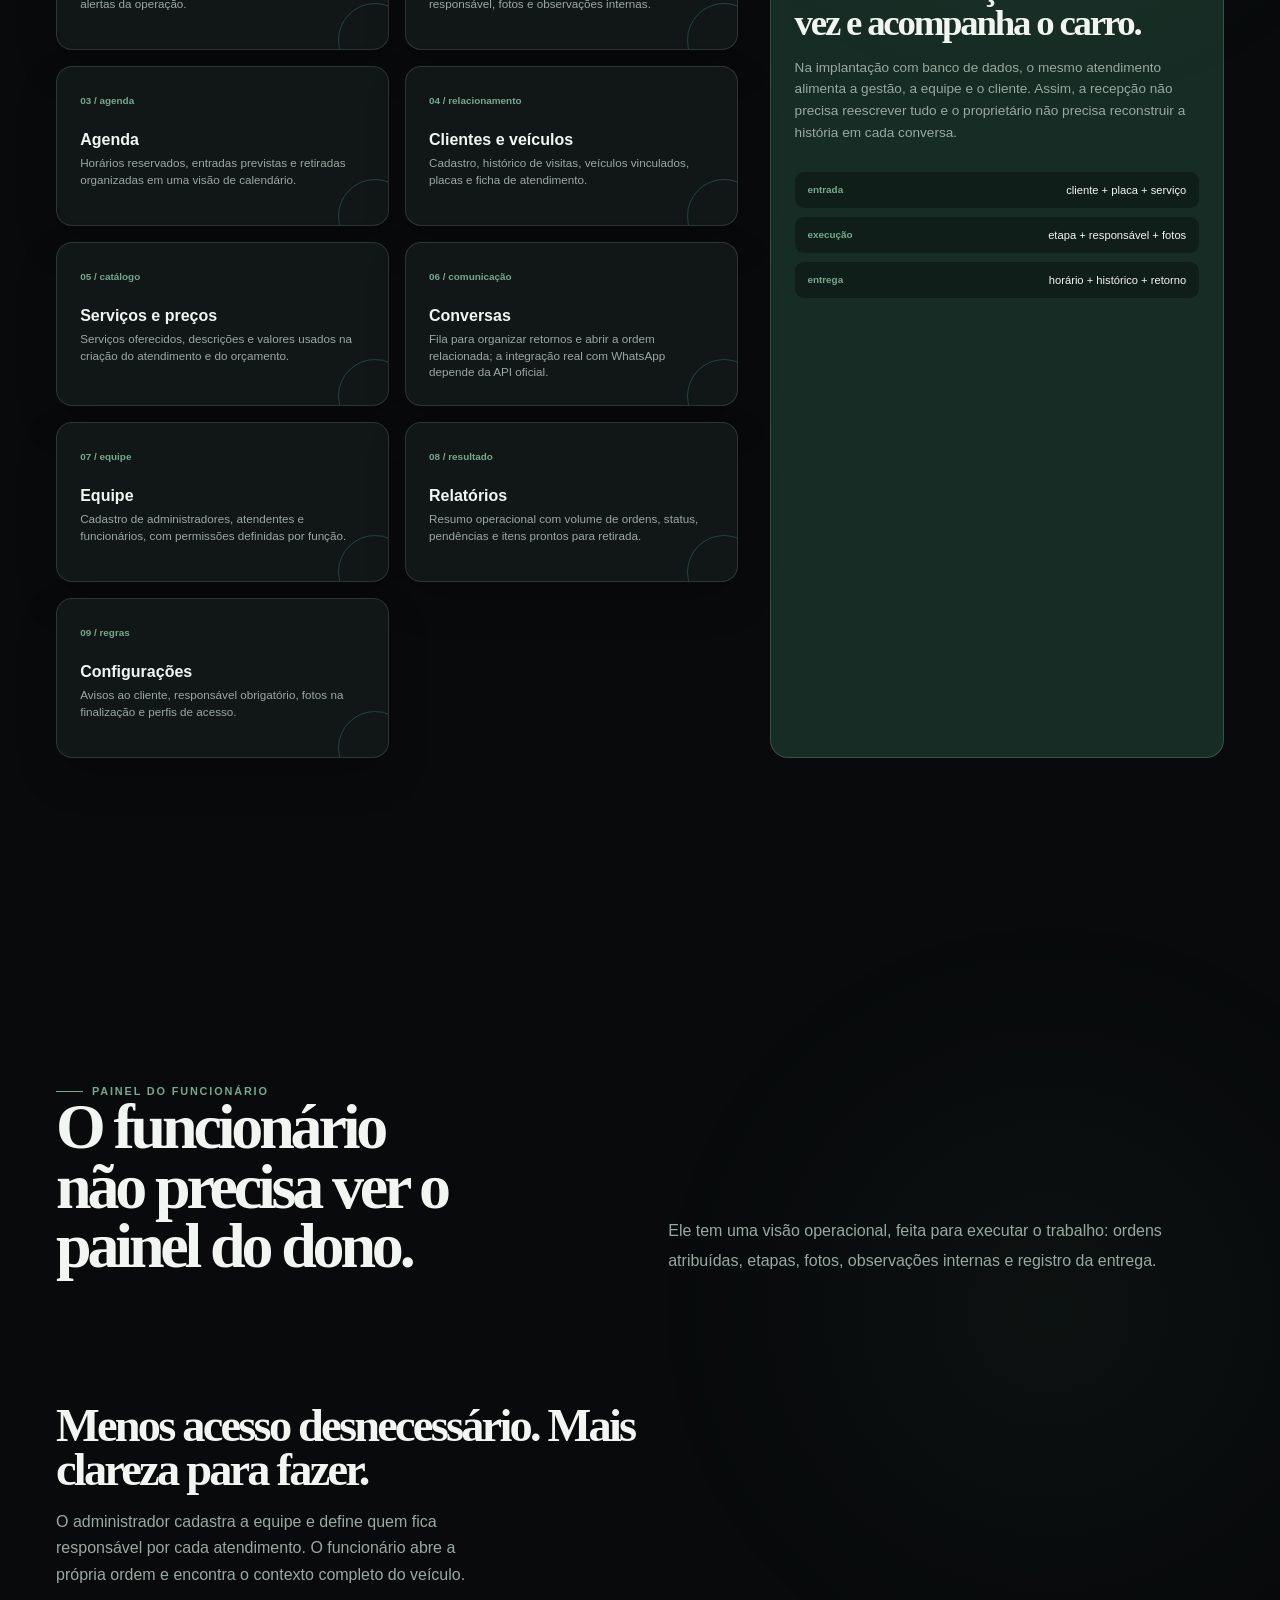
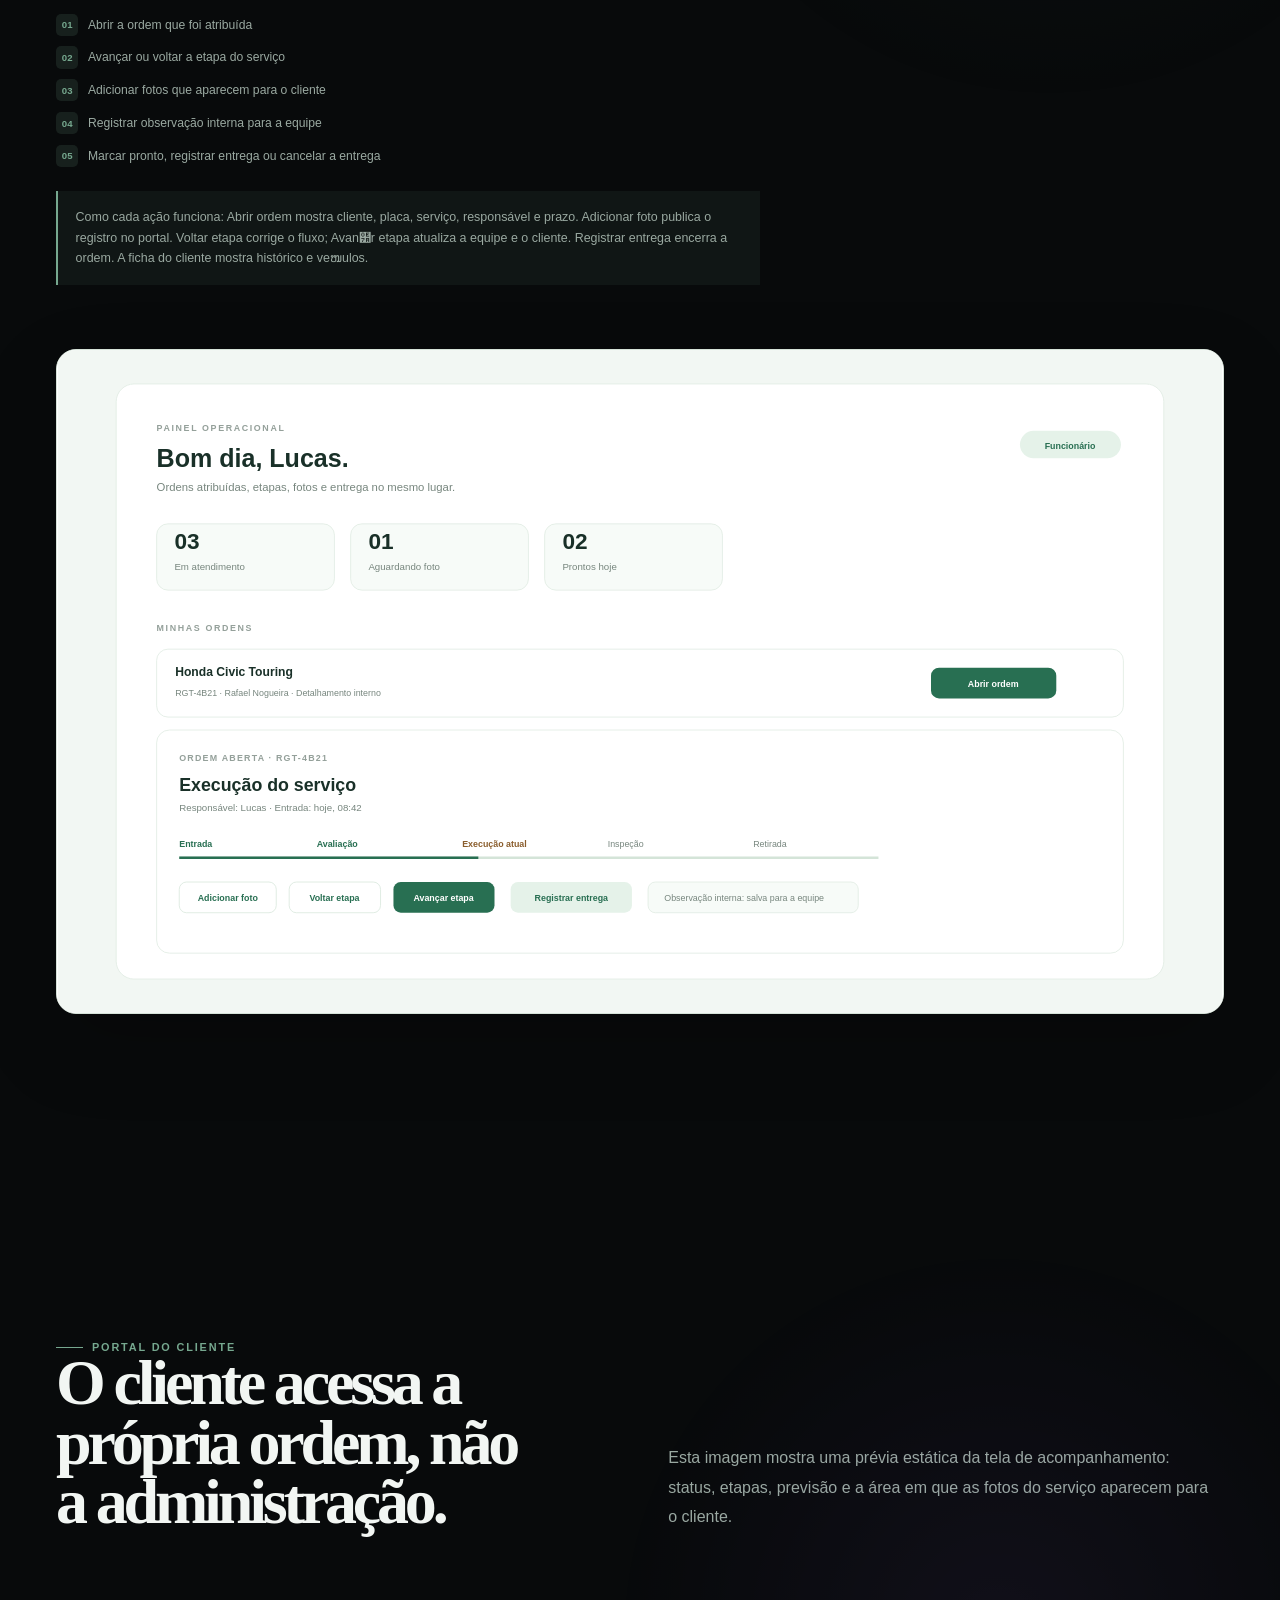
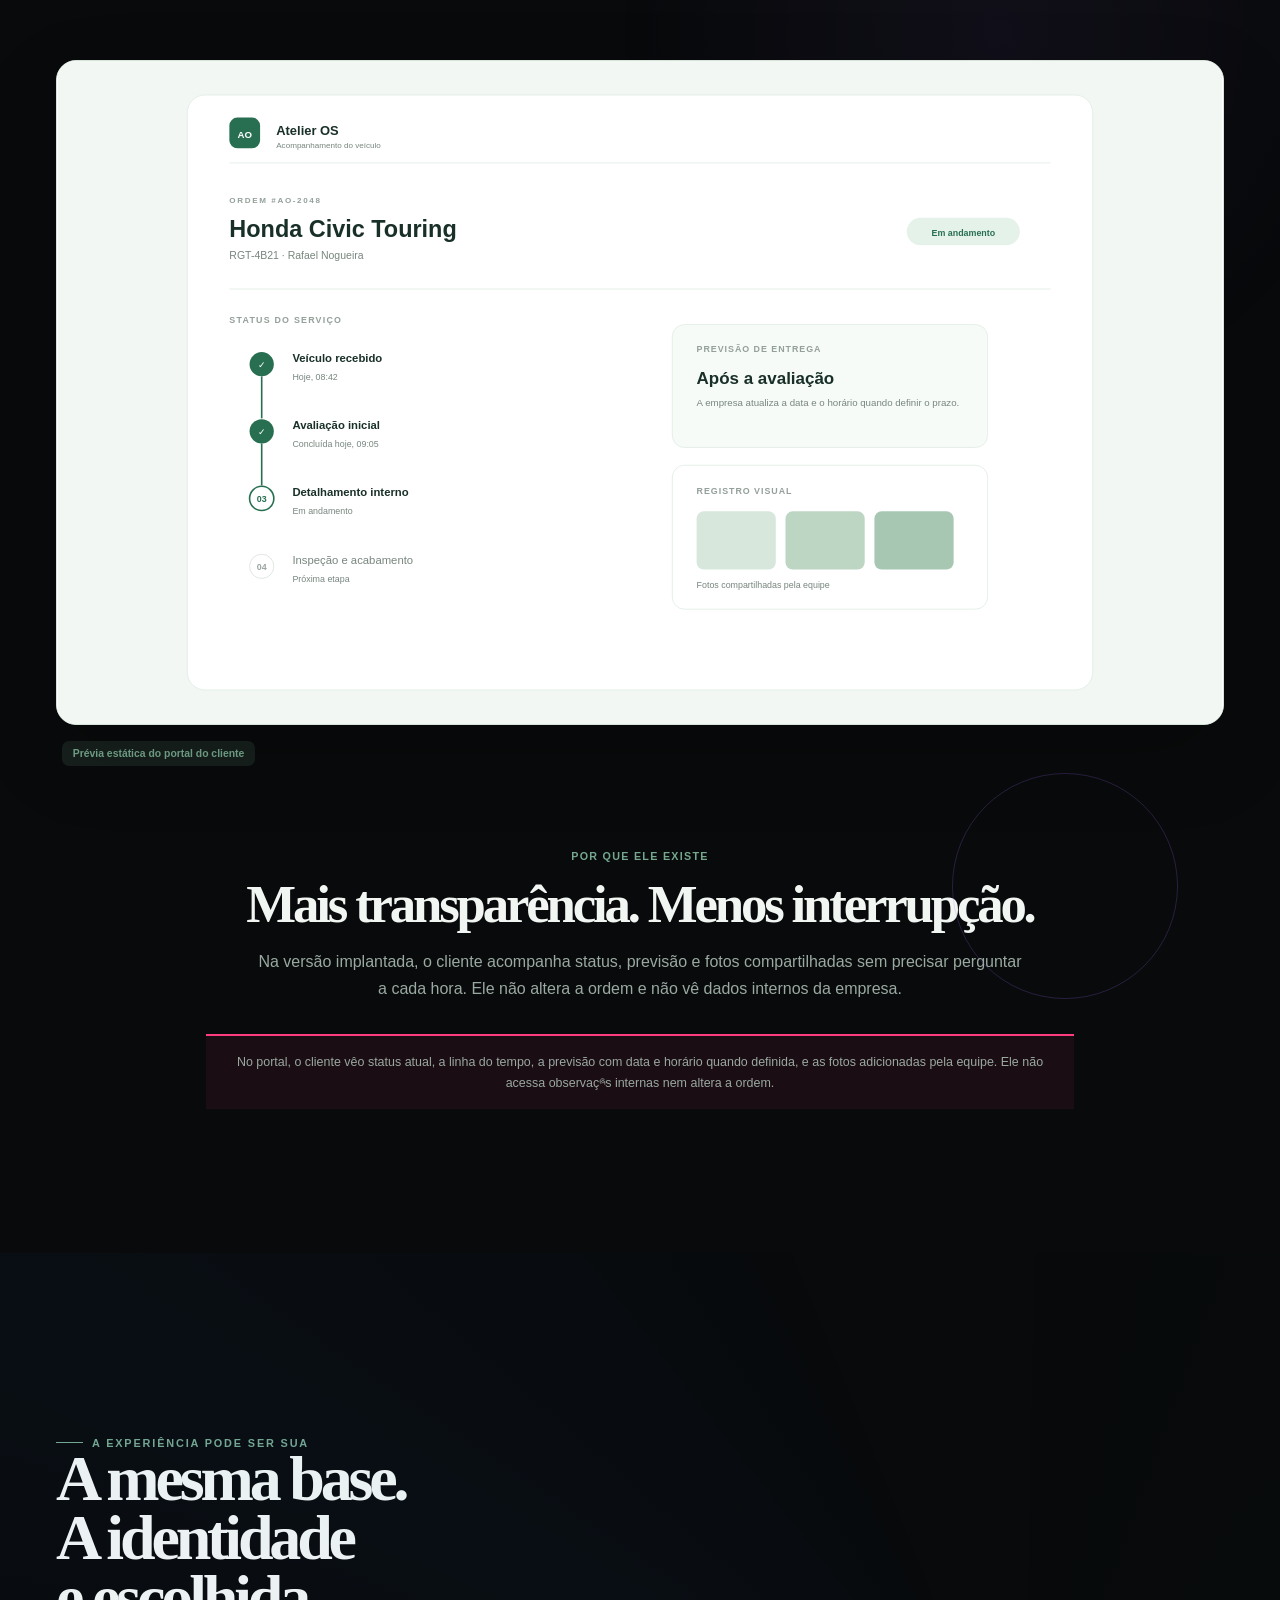
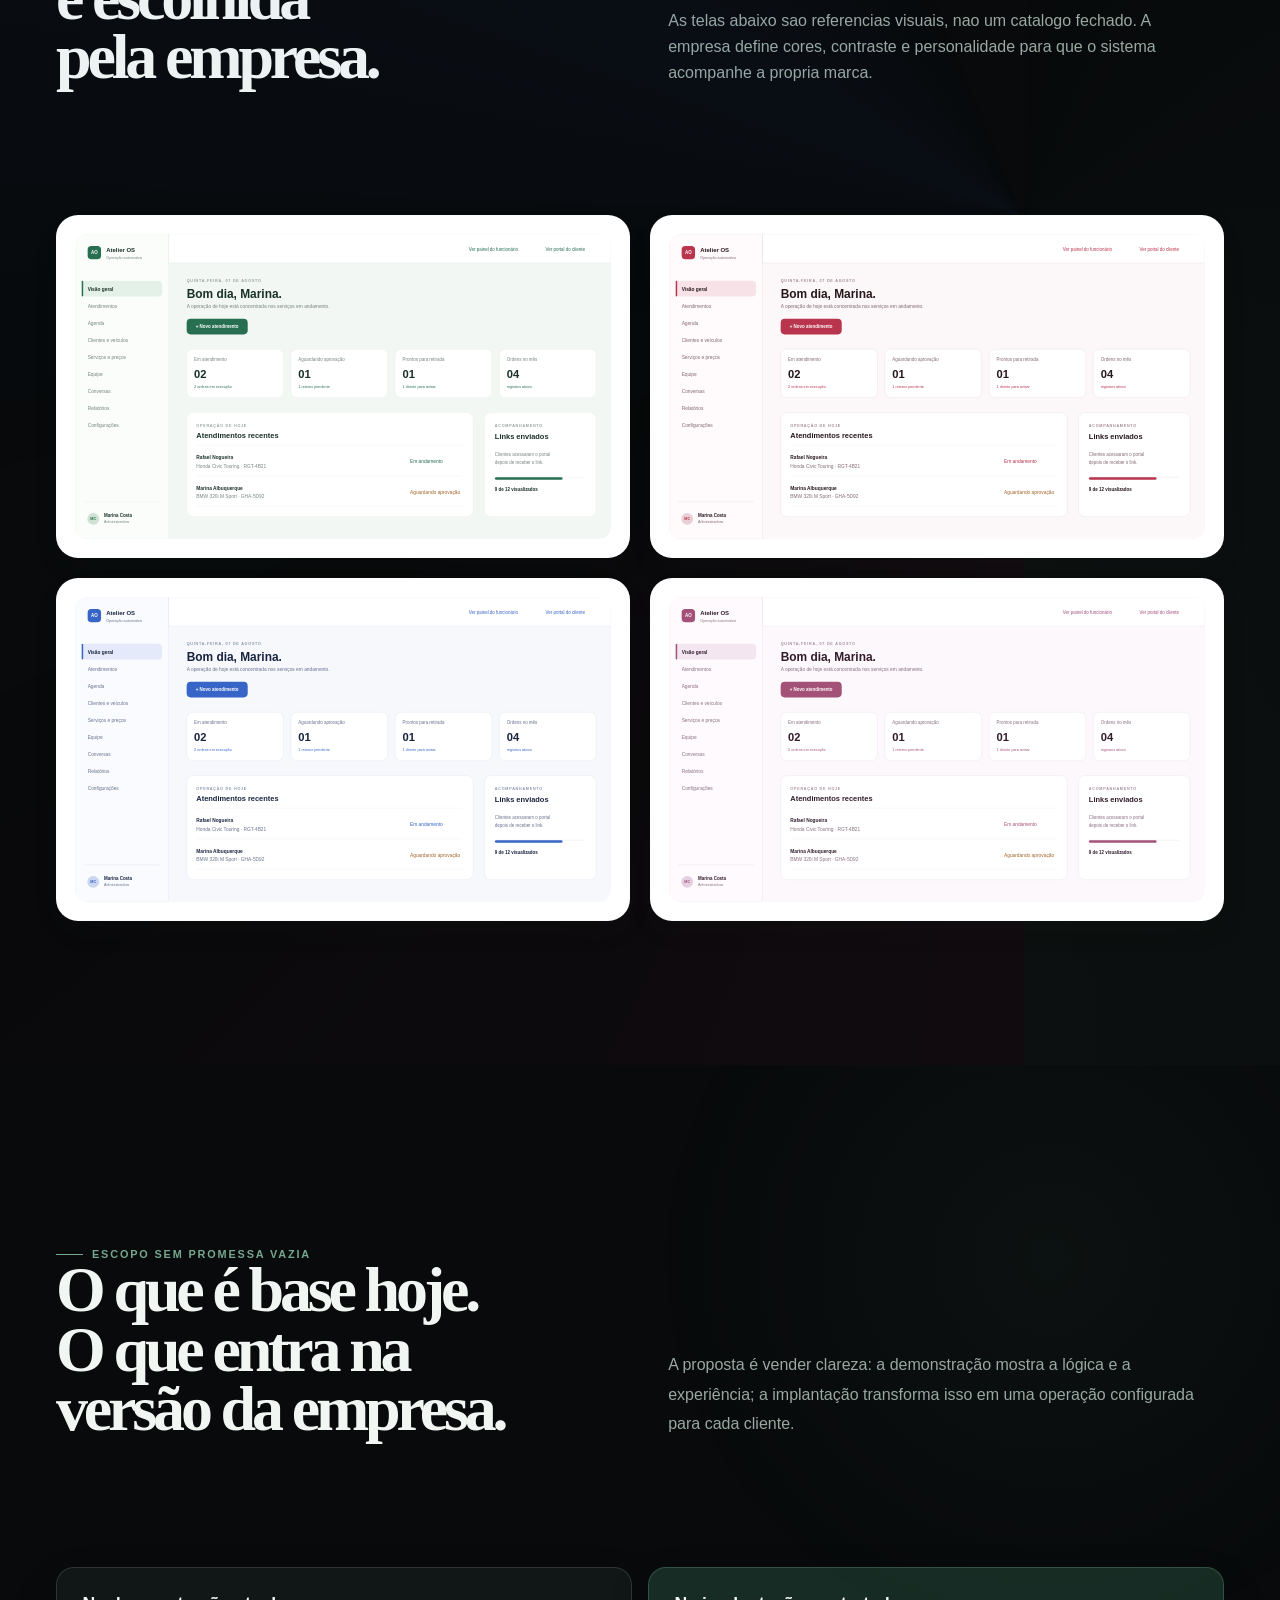
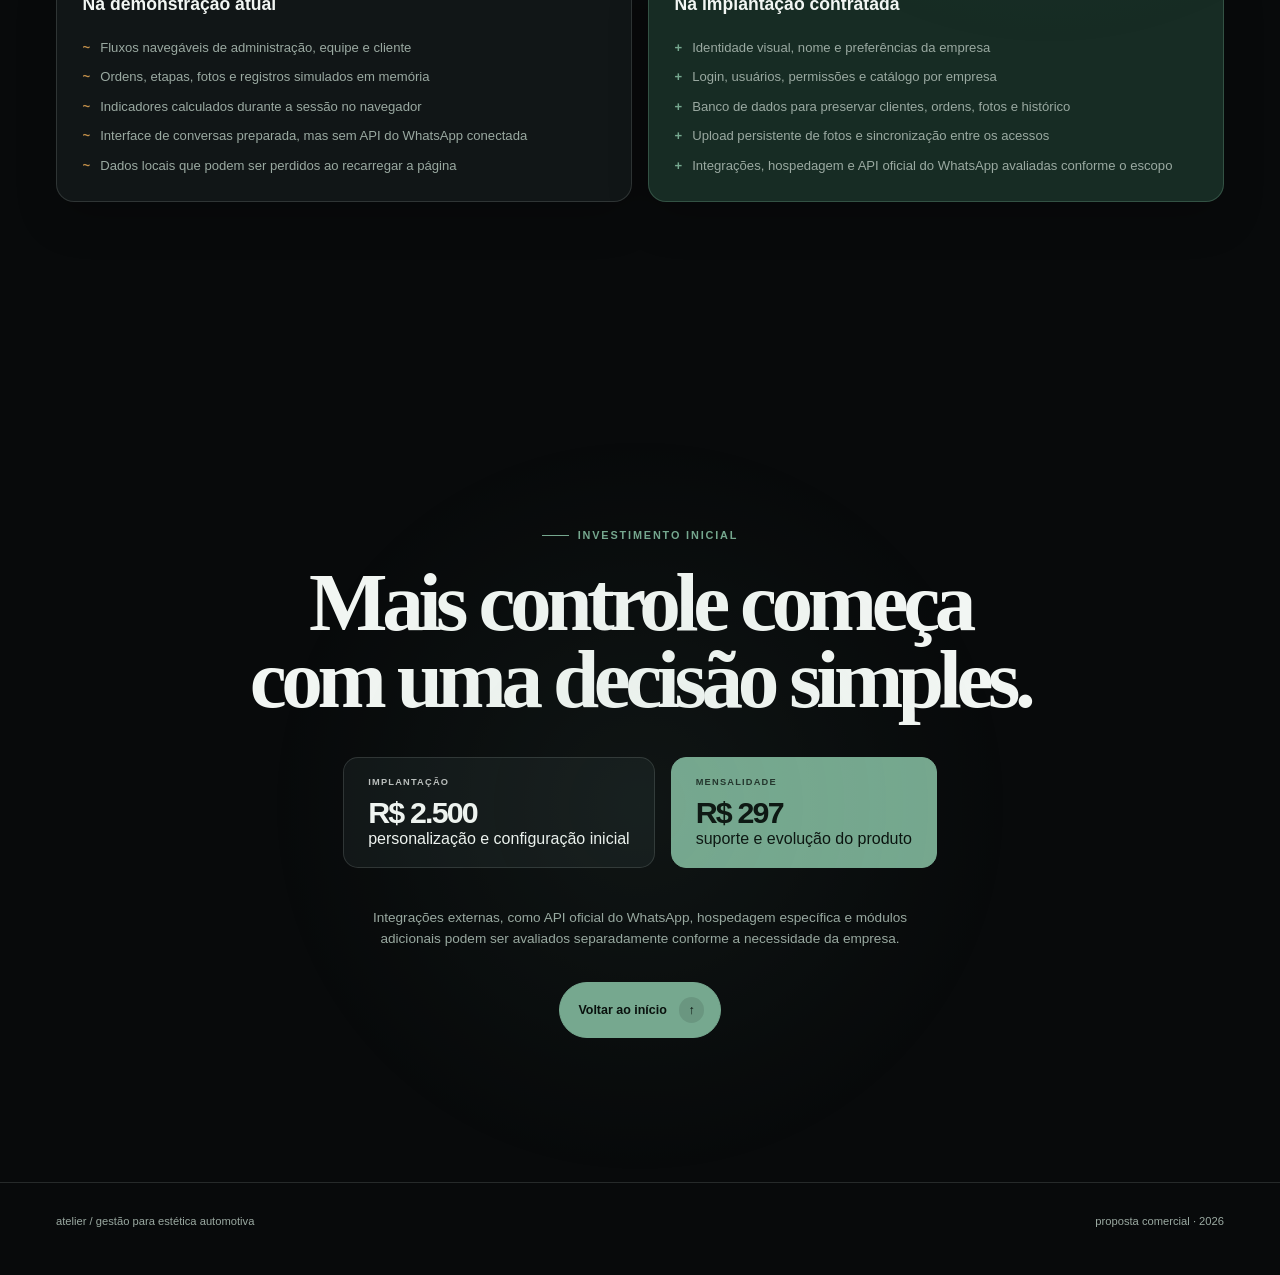
==== commit 72cf8ed7: "Evitar sobreposição do menu no mobile" ====
--- a/index.html
+++ b/index.html
@@ -321,7 +321,7 @@
       html { overflow-x: hidden; }
       body { overflow-x: hidden; }
       .wrap { width: min(100% - 1.25rem, 34rem); }
-      .nav-wrap { top: .55rem; width: calc(100% - .8rem); }
+      .nav-wrap { position: sticky; top: .55rem; left: auto; transform: none; width: calc(100% - .8rem); margin: .55rem auto 0; }
       .nav { flex-wrap: wrap; gap: .5rem .7rem; padding: .65rem .72rem; border-radius: 16px; }
       .brand { min-width: 0; flex: 1 1 auto; font-size: .72rem; }
       .brand-mark { width: 1.75rem; height: 1.75rem; font-size: .72rem; }
@@ -330,8 +330,8 @@
       .nav-links::-webkit-scrollbar { display: none; }
       .nav-links a { flex: 0 0 auto; font-size: .59rem; }
 
-      section { padding-top: 7rem; padding-bottom: 5.5rem; }
-      .hero { padding-top: 8.8rem; padding-bottom: 6rem; }
+      section { scroll-margin-top: 11rem; padding-top: 5rem; padding-bottom: 5.5rem; }
+      .hero { padding-top: 4.5rem; padding-bottom: 6rem; }
       .hero-grid { gap: 2rem; }
       h1 { max-width: 100%; font-size: clamp(3.05rem, 15vw, 5rem); line-height: .9; }
       h2 { font-size: clamp(2.35rem, 11vw, 4rem); line-height: .96; }
@@ -395,7 +395,7 @@
       #sistema.is-active::after { display: none; }
 
       /* A navegação mobile ocupa duas linhas; a primeira seção precisa respeitar essa altura. */
-      #dor { padding-top: 13.5rem; }
+      #dor { padding-top: 5rem; }
       #dor .section-head { margin-bottom: 3.5rem; }
       #dor .big-quote { display: block; min-height: 0; margin: 0 0 3.5rem; padding: 0 0 2.5rem; }
       #dor .big-quote span { display: block; max-width: 18ch; }
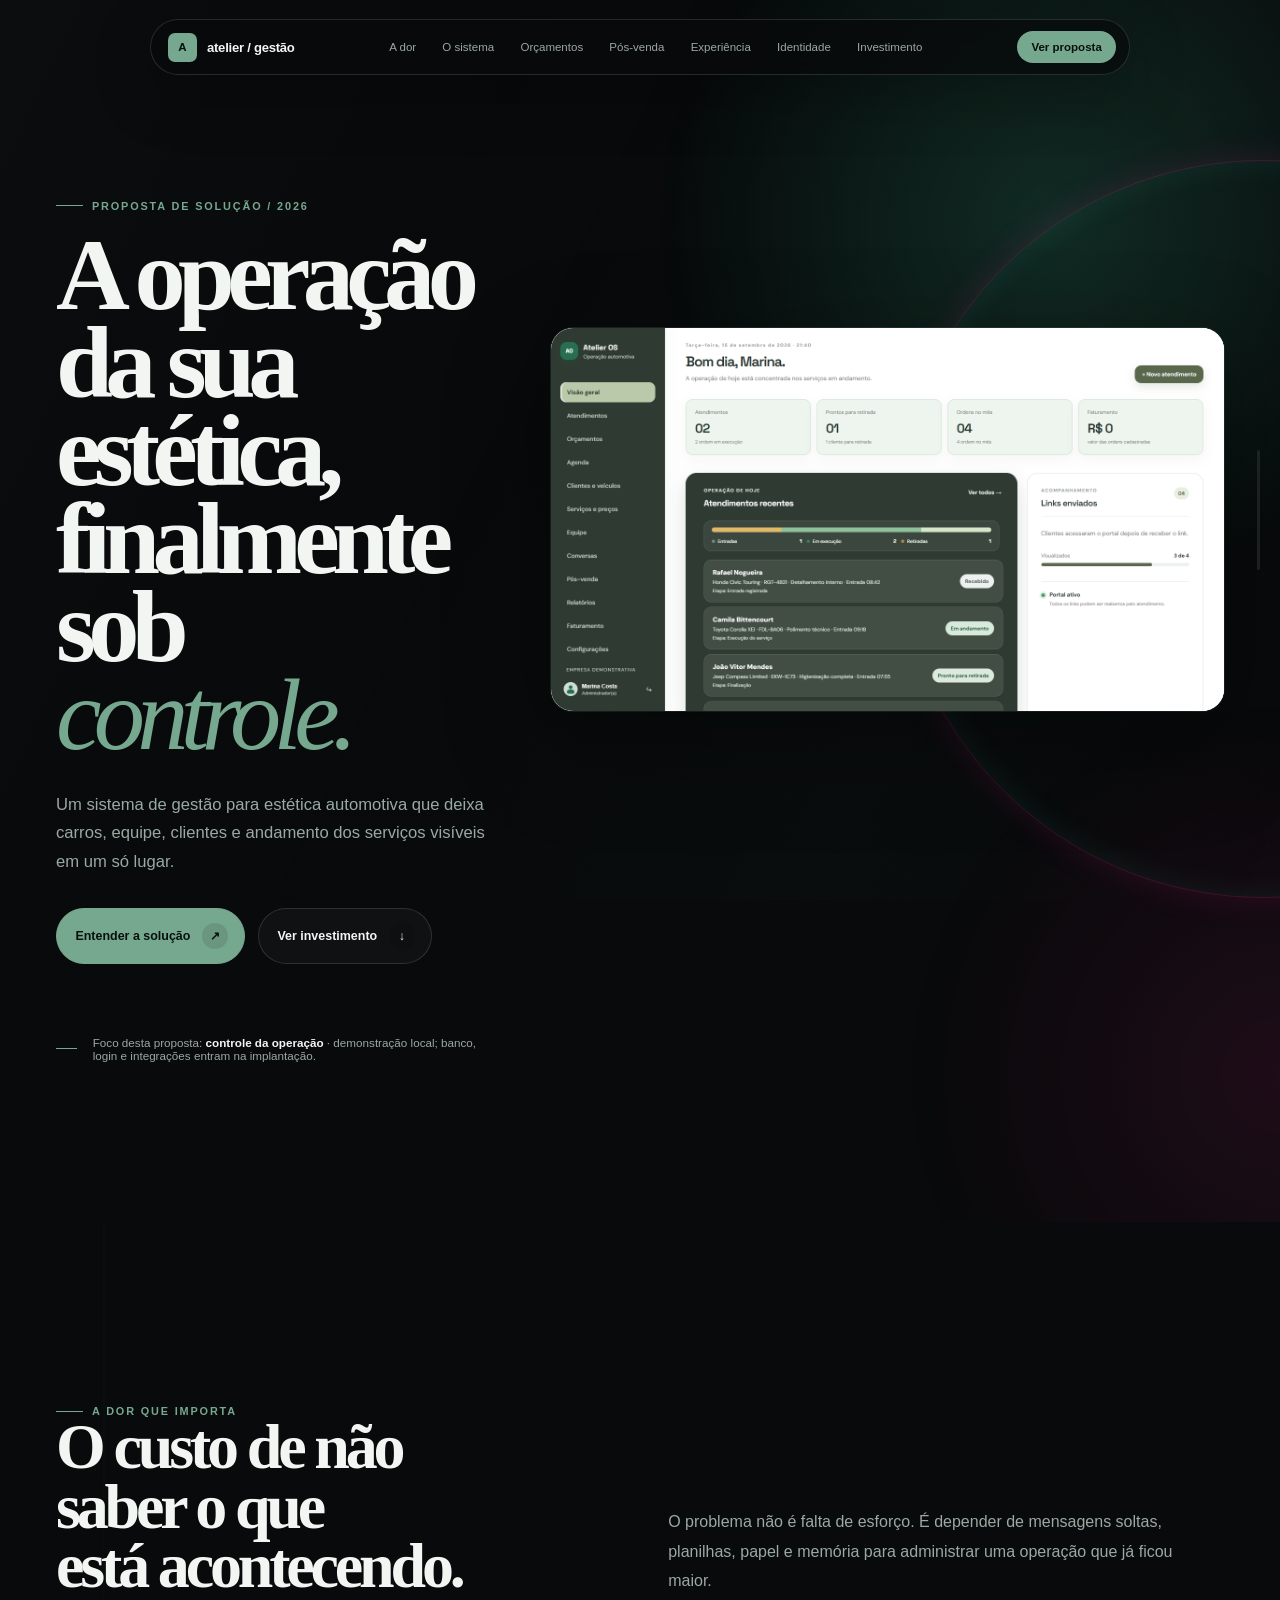
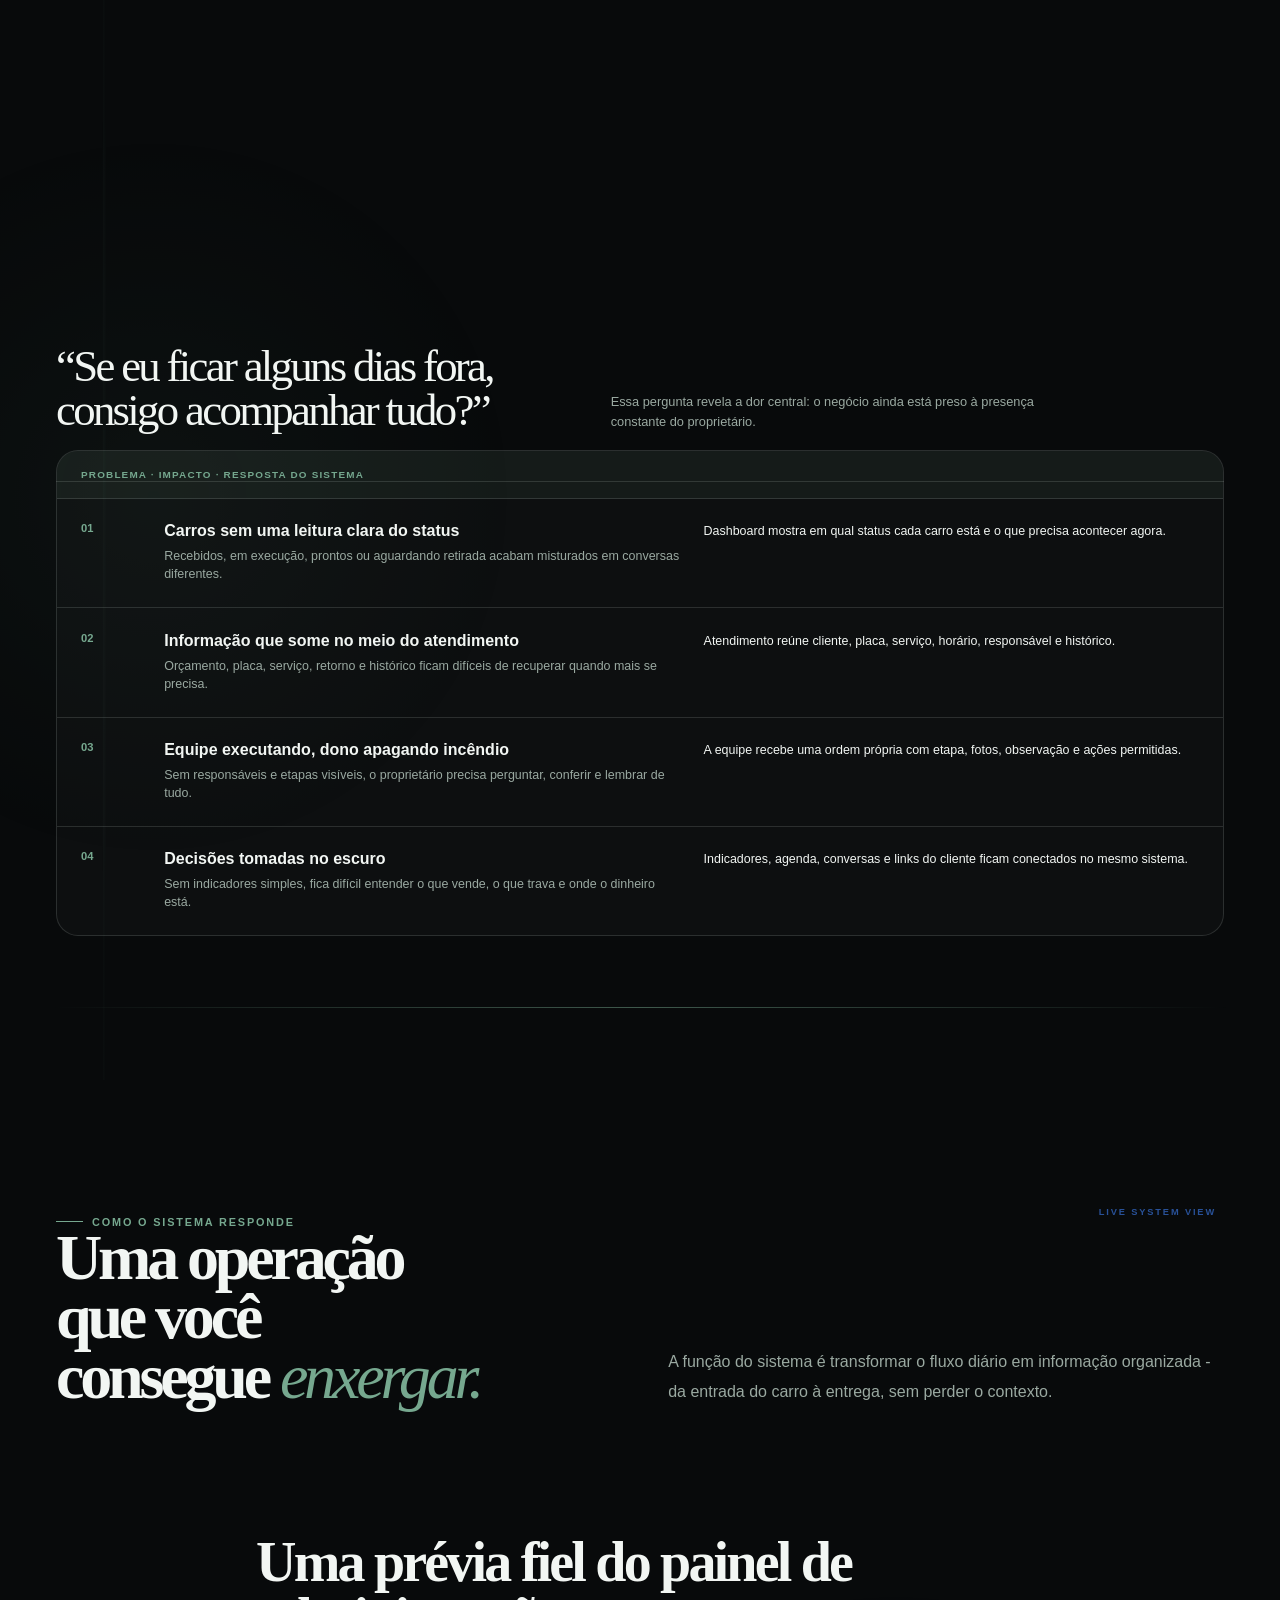
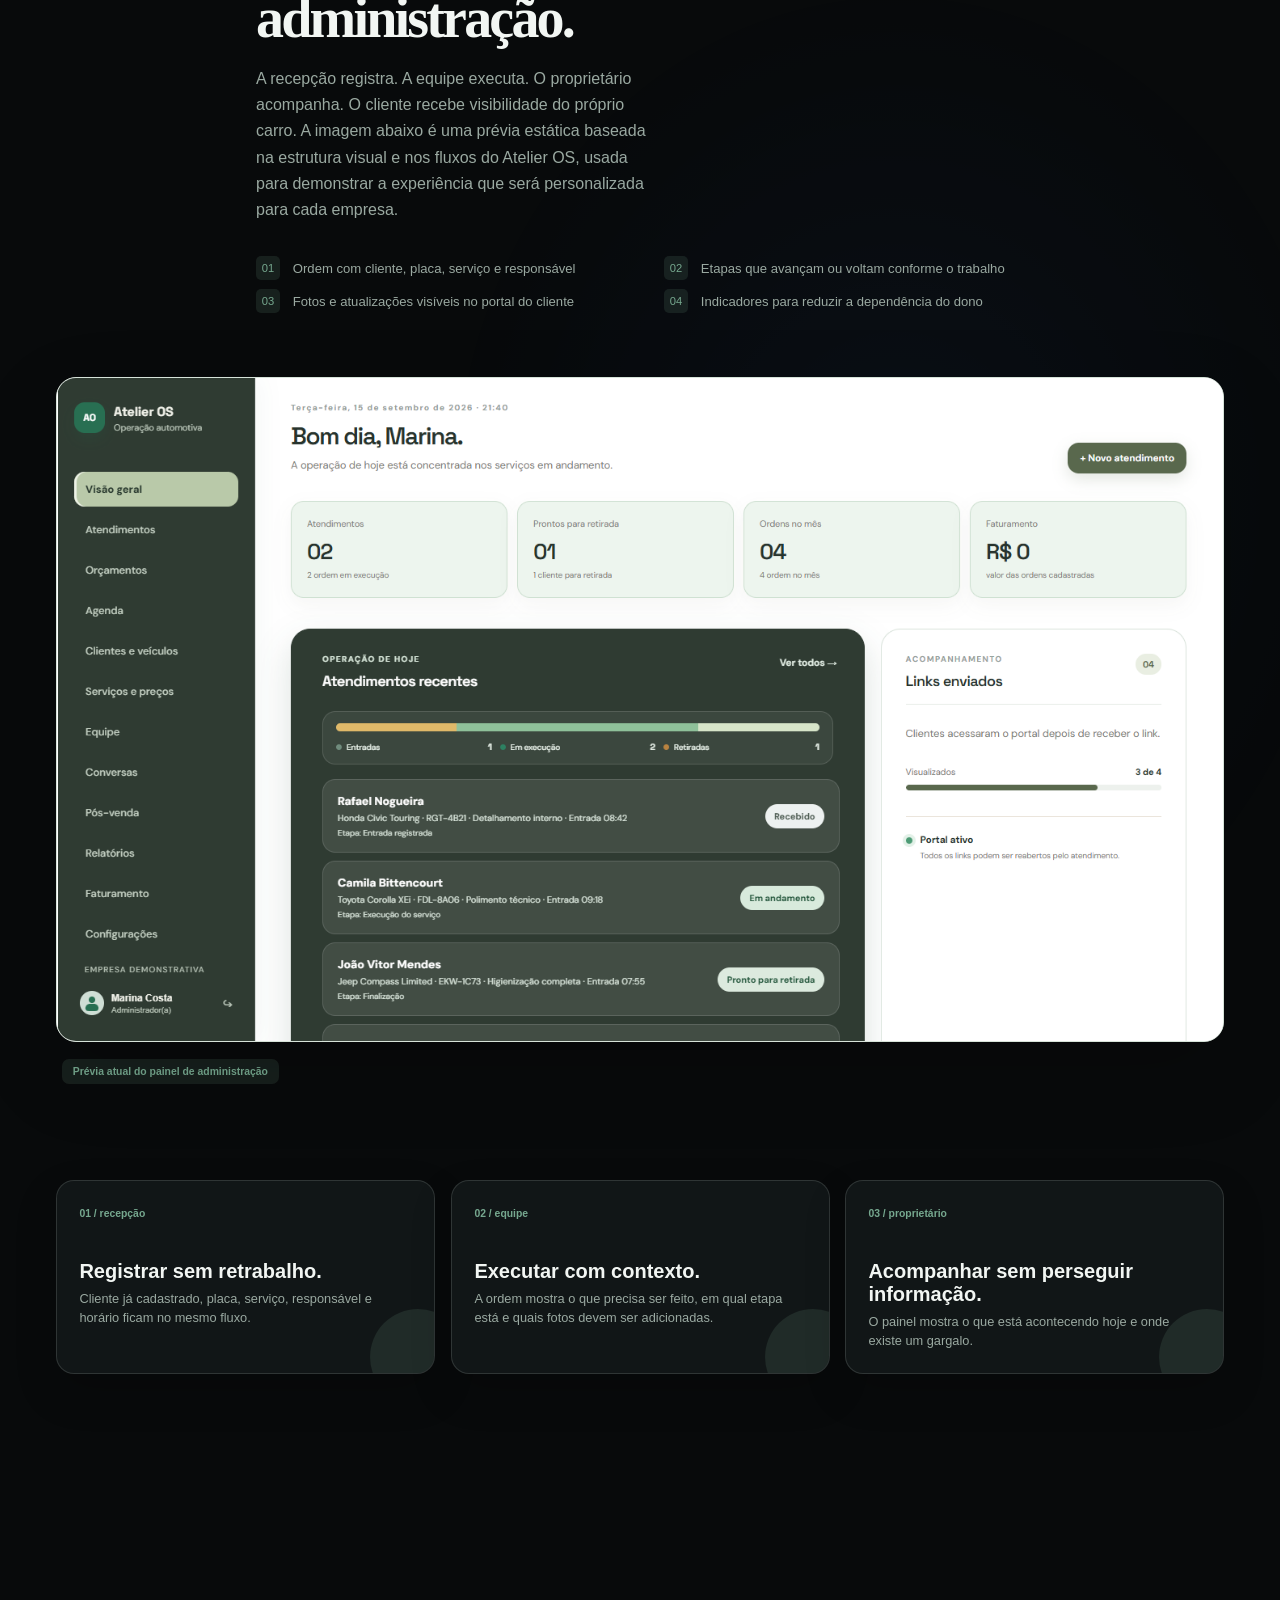
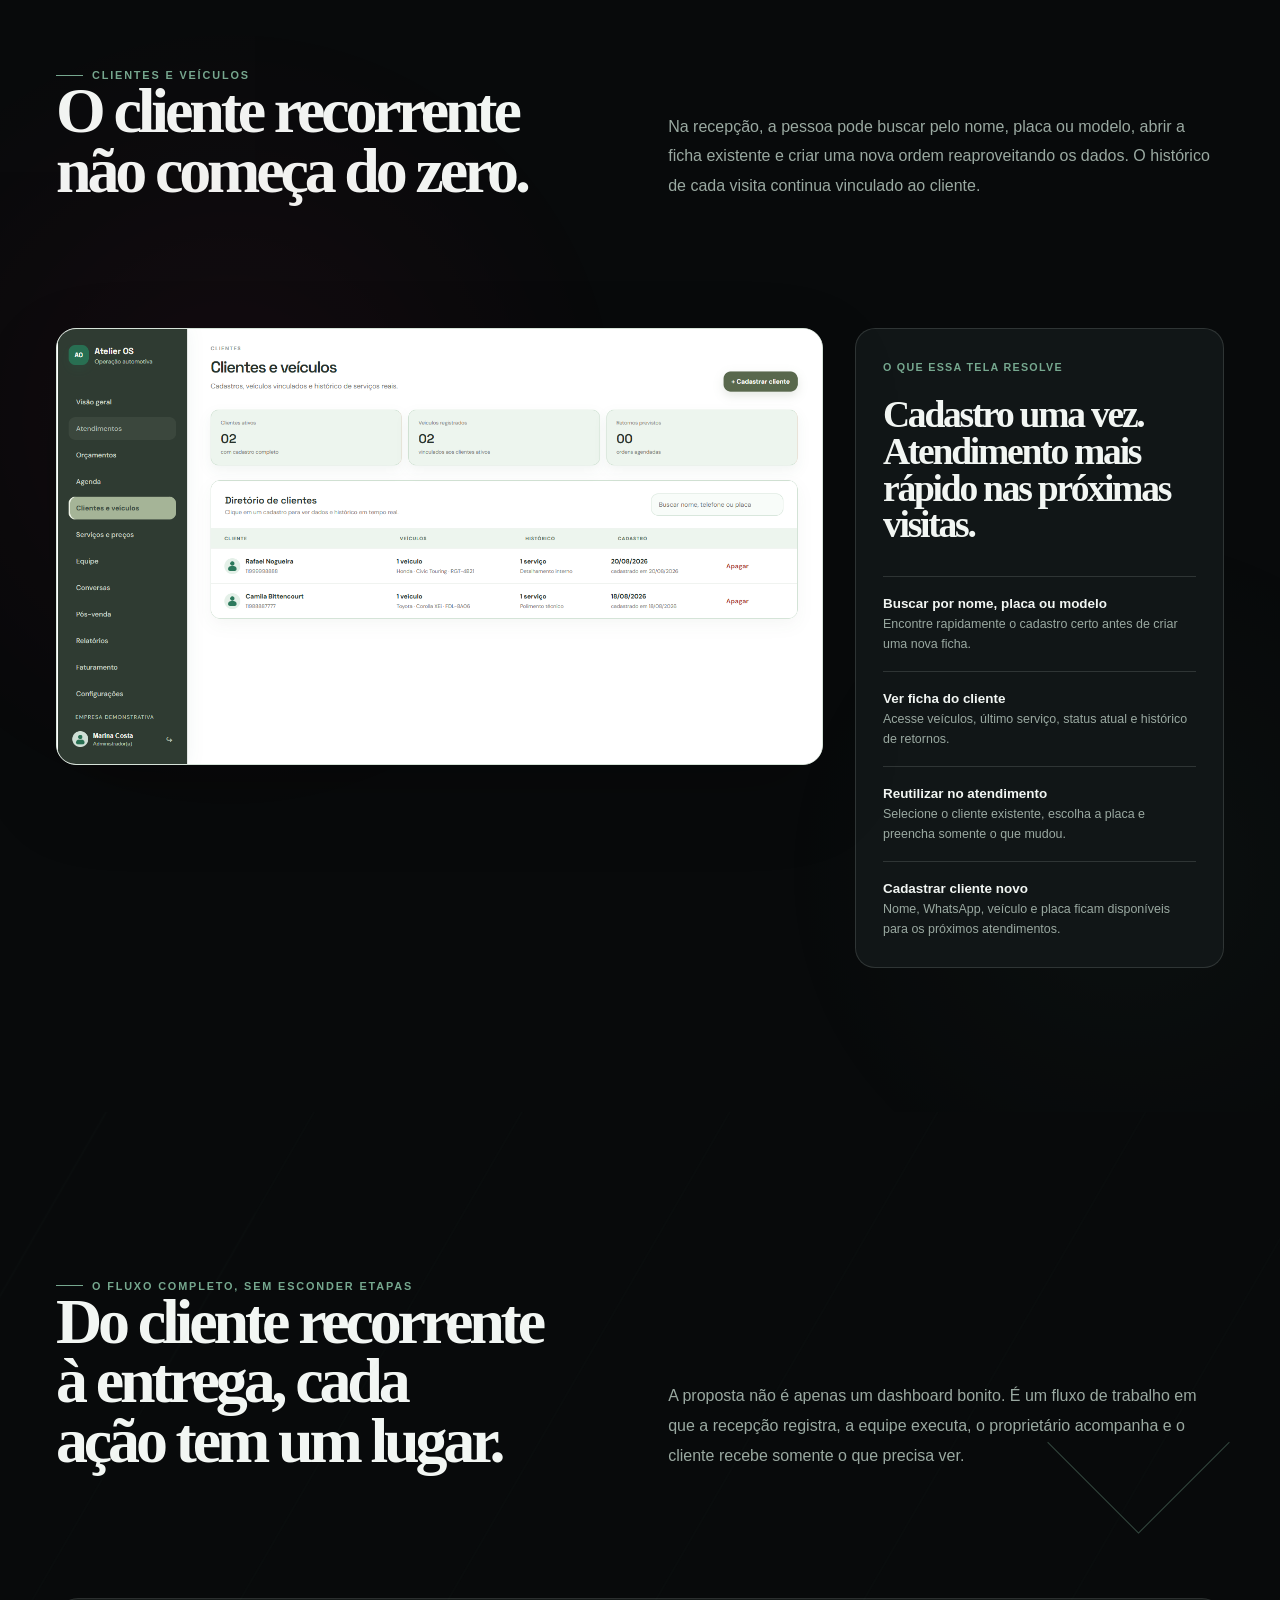
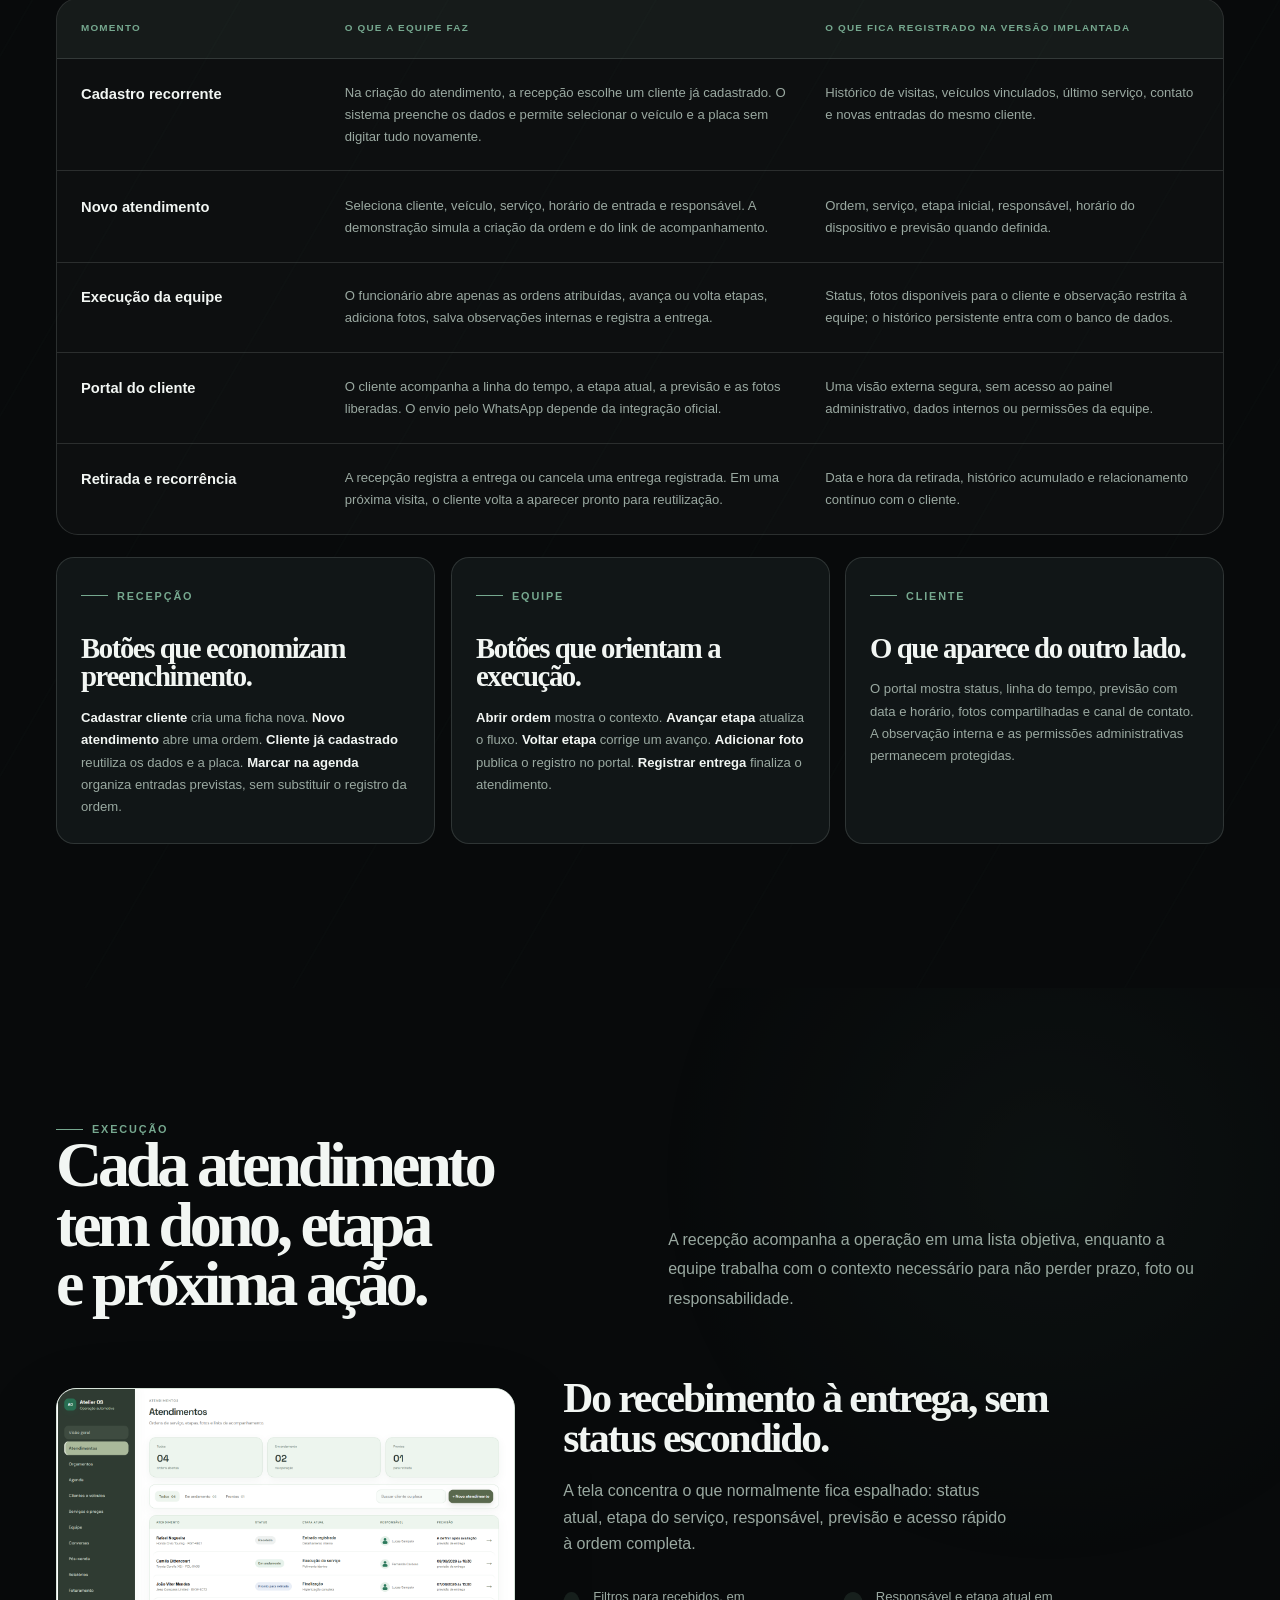
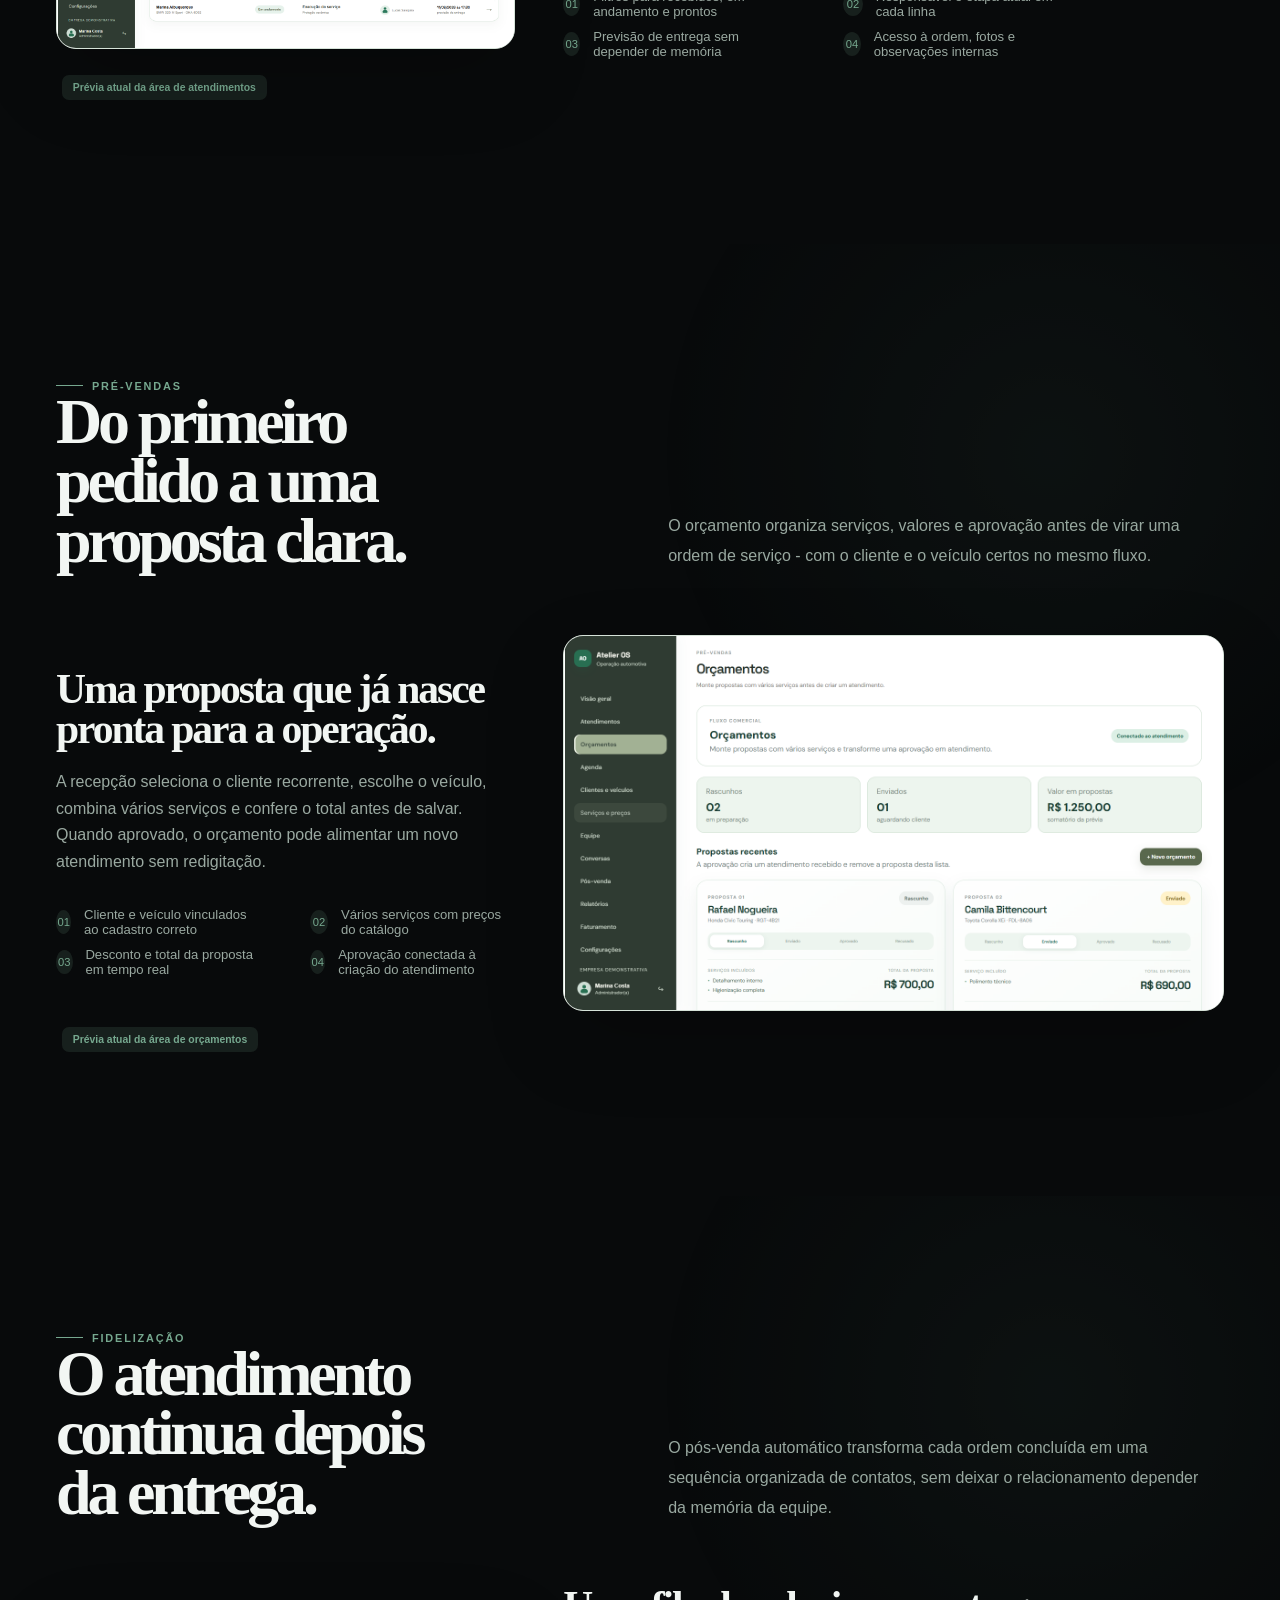
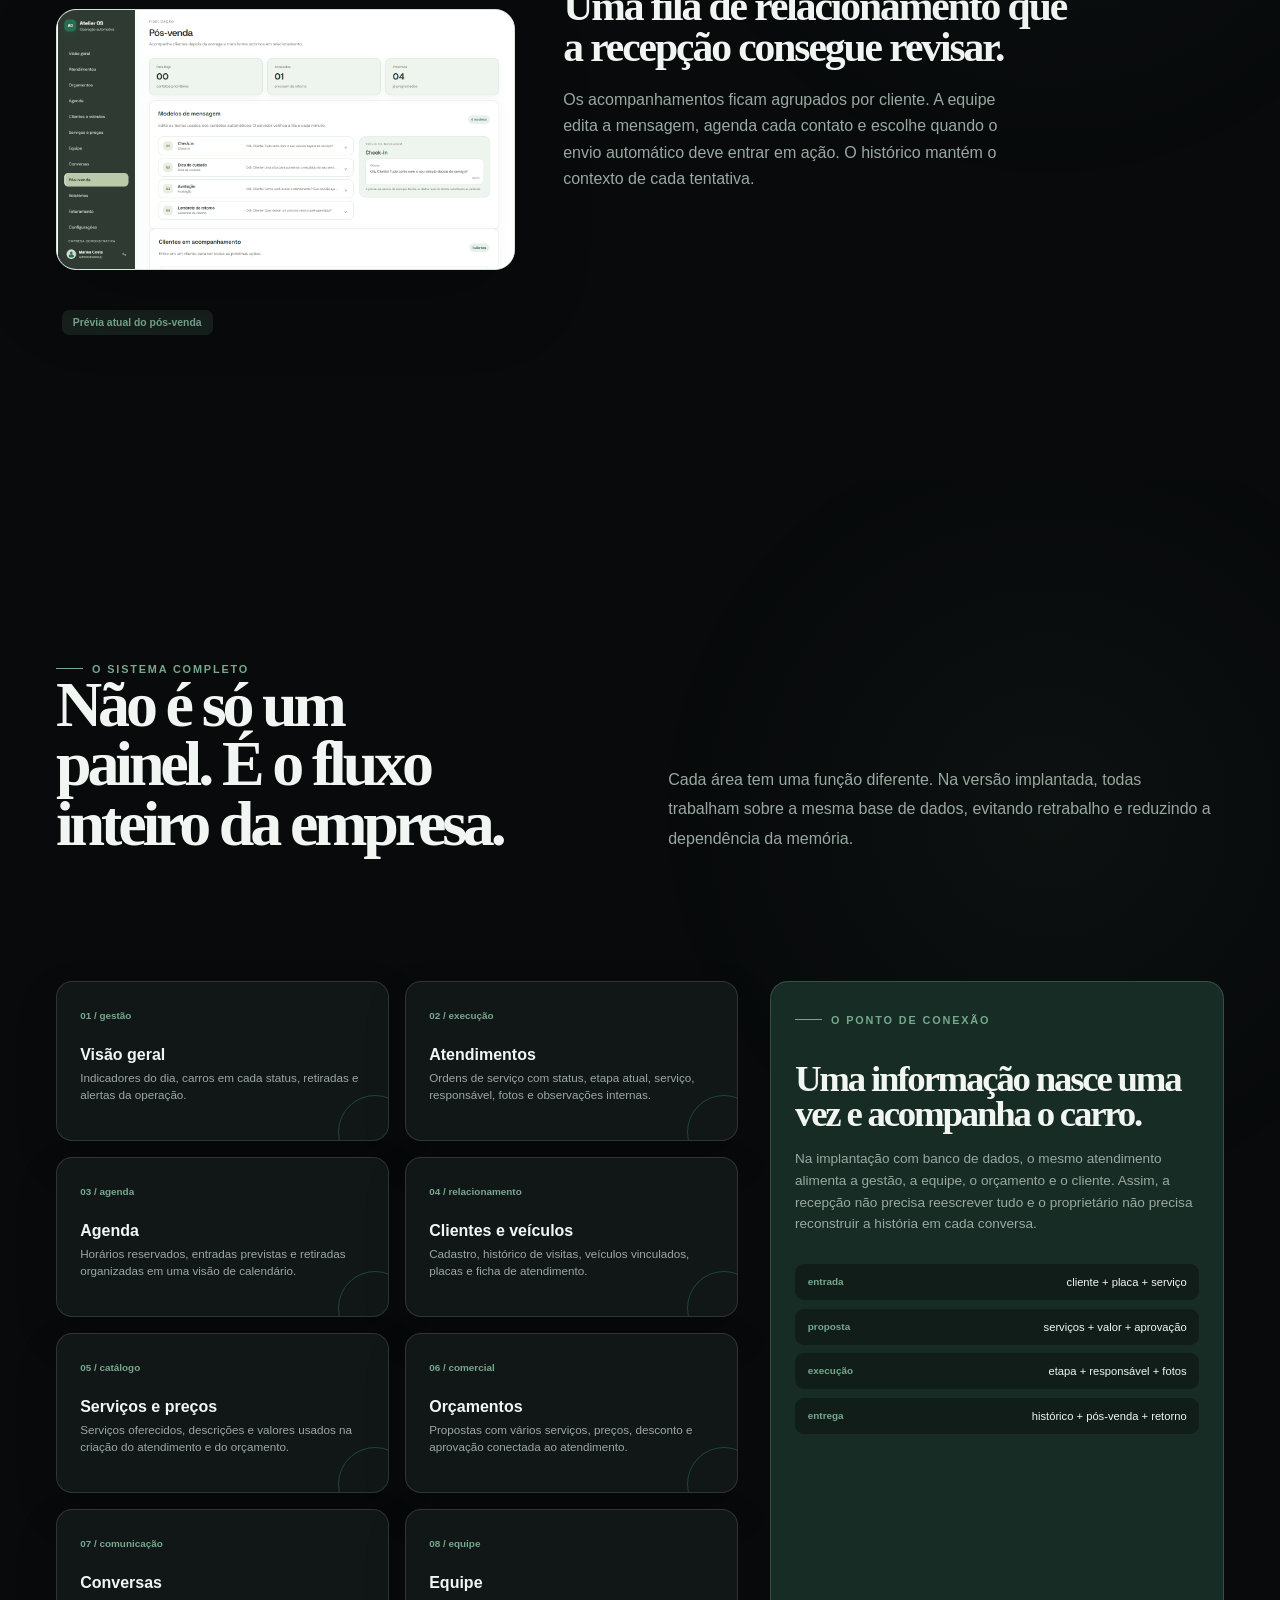
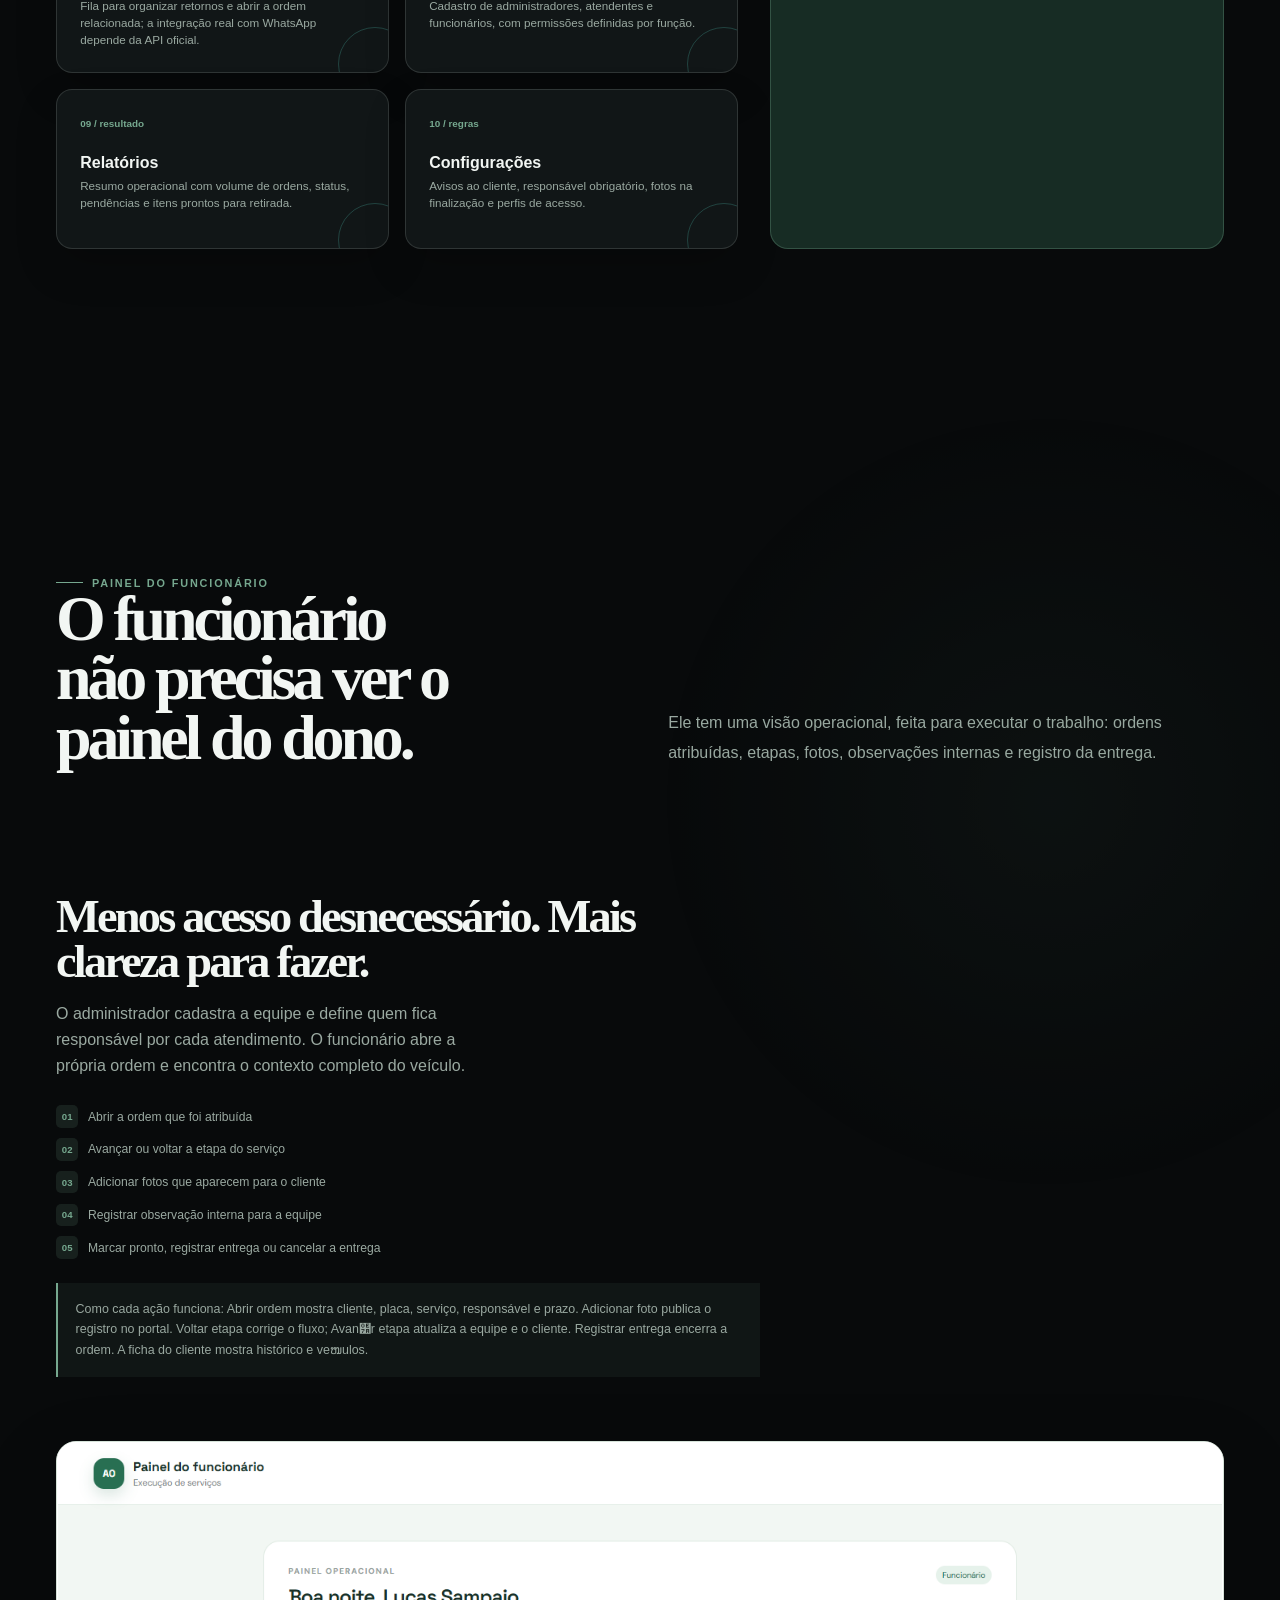
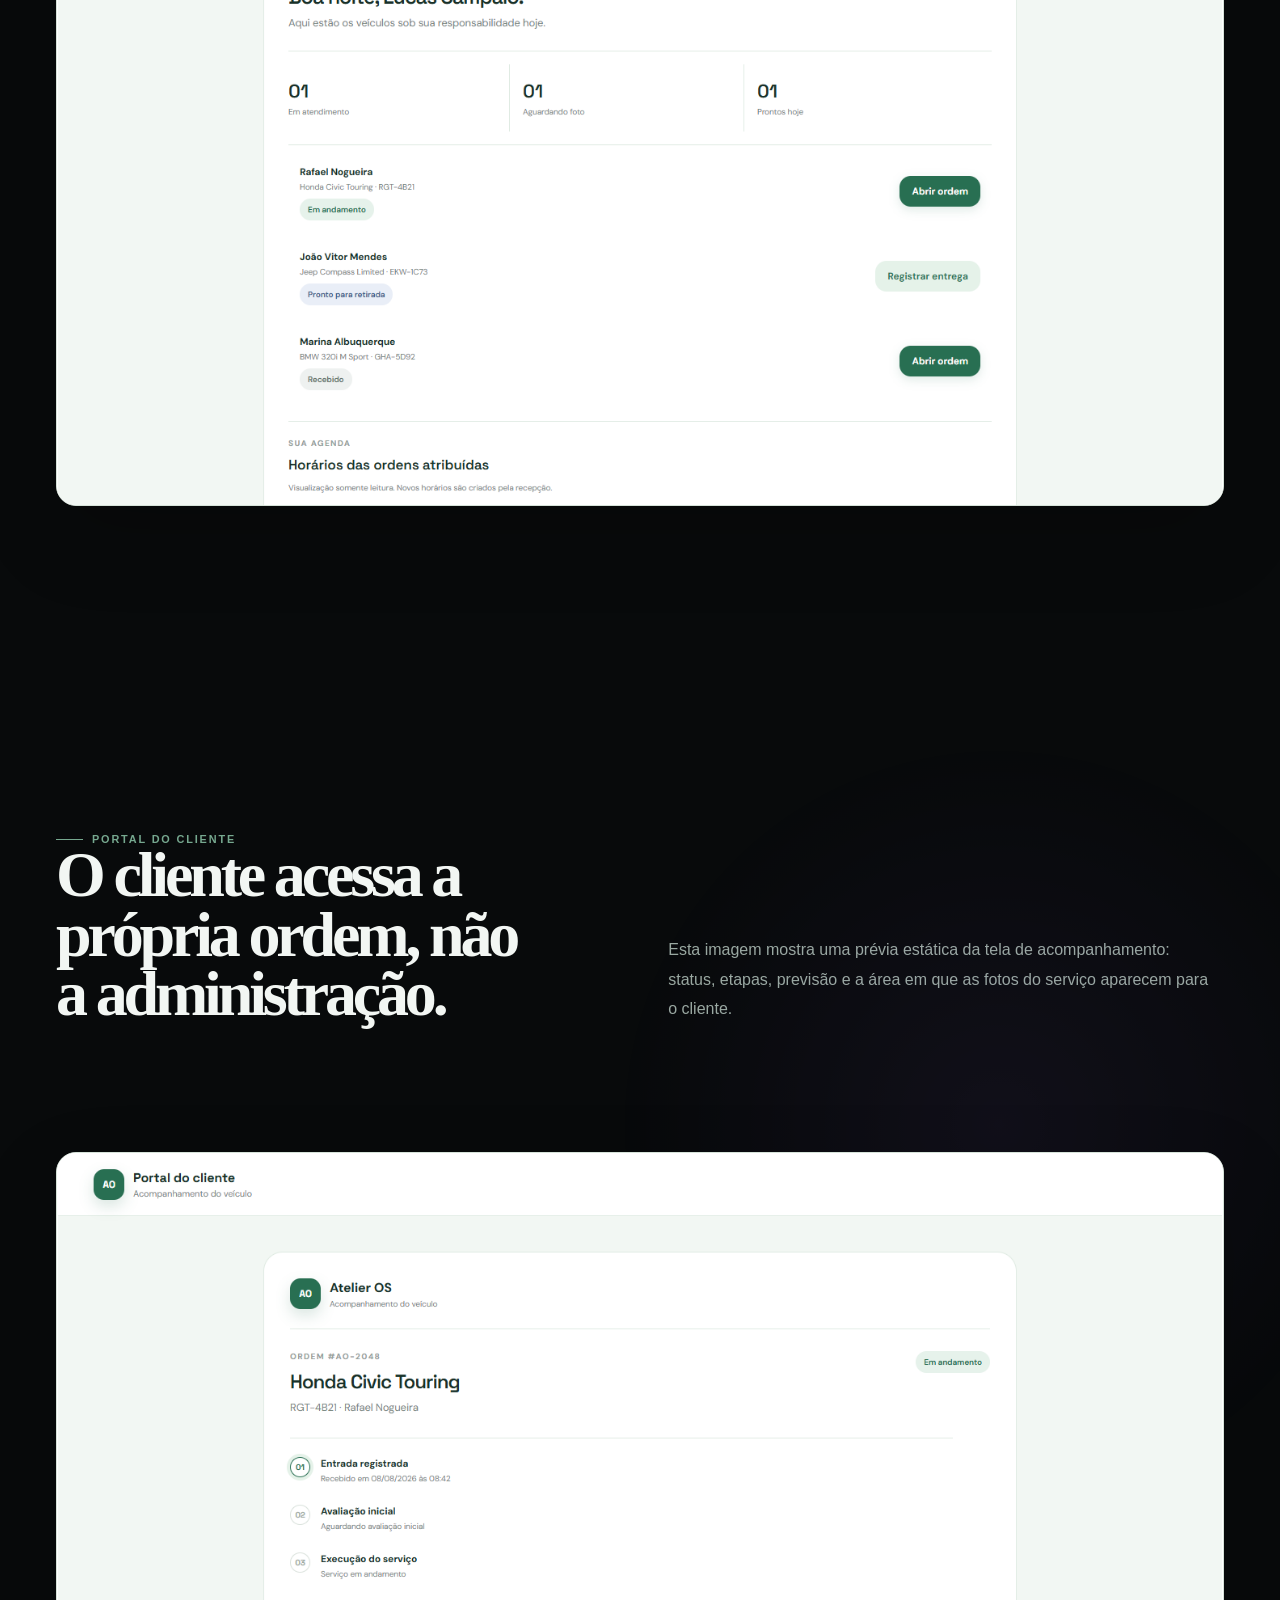
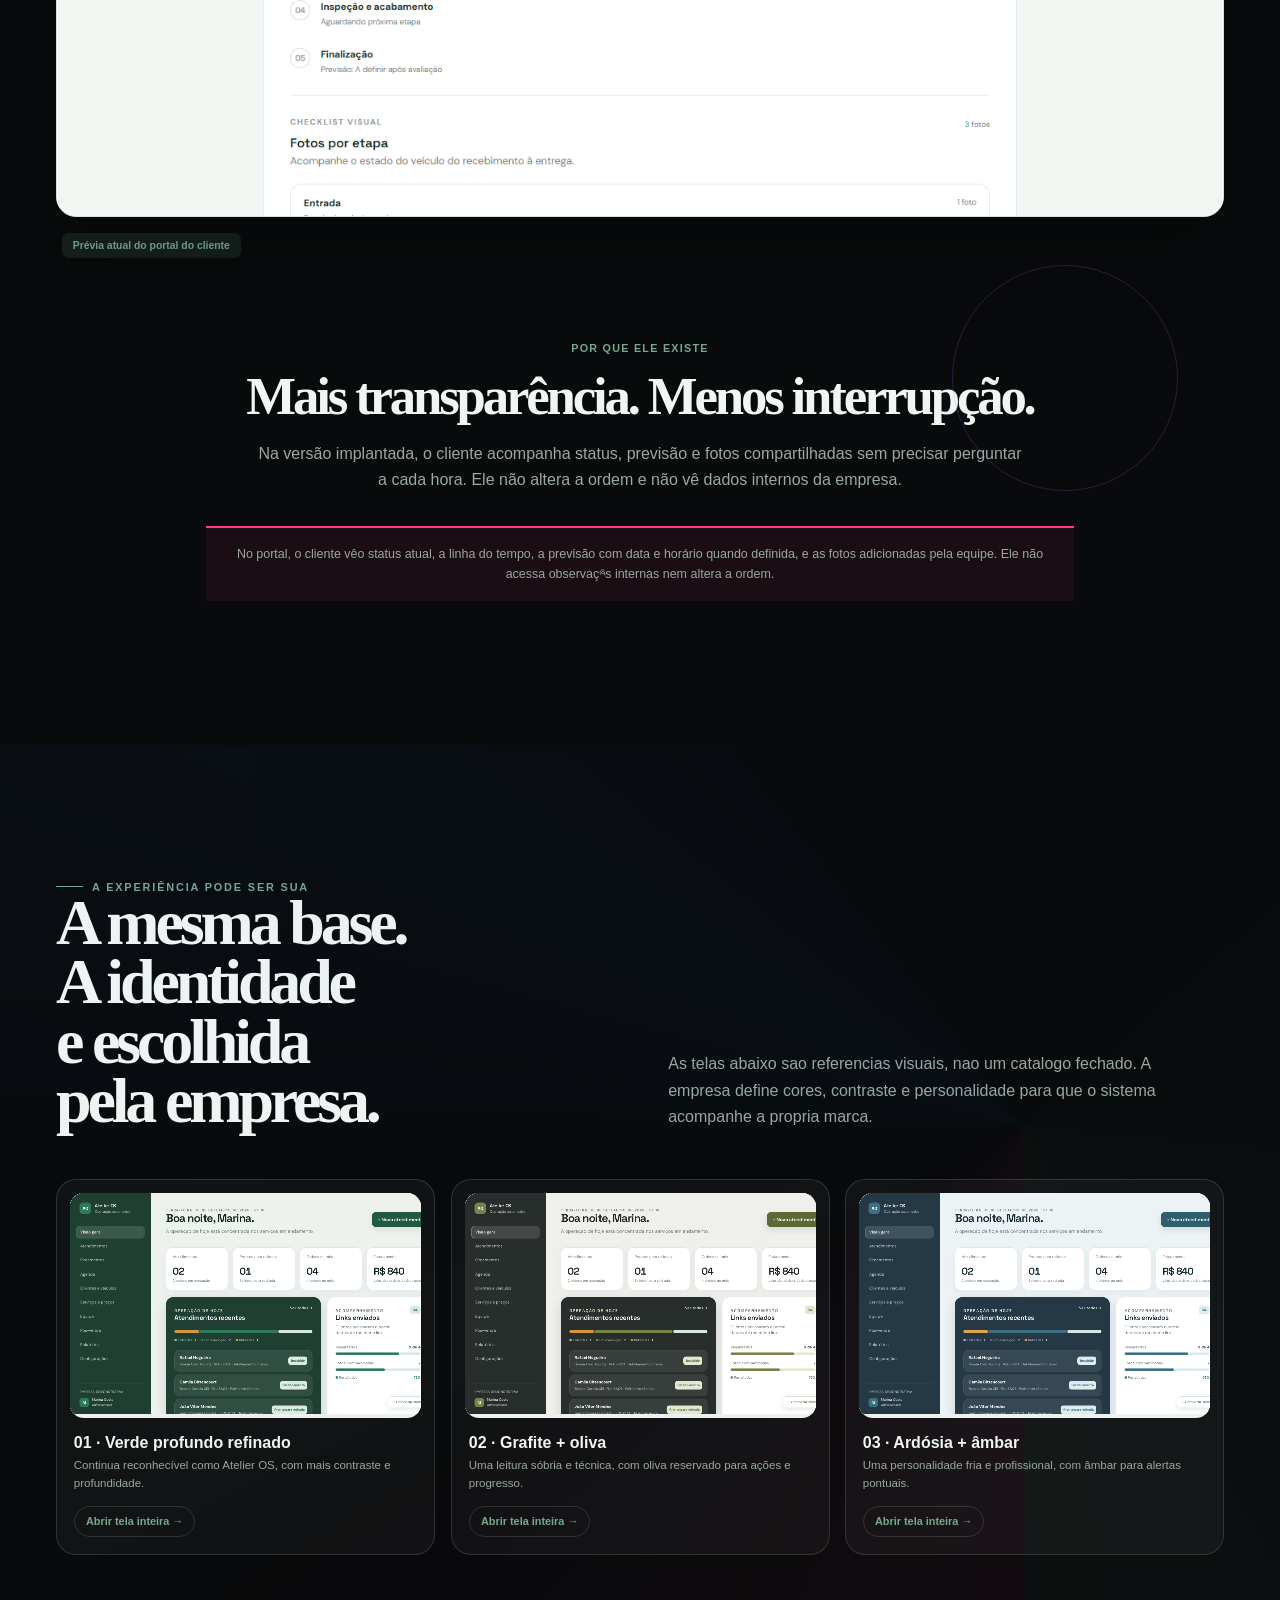
==== commit 23011389: "feat: add controlled motion to proposal site" ====
--- a/index.html
+++ b/index.html
@@ -5,7 +5,30 @@
   <meta name="viewport" content="width=device-width, initial-scale=1">
   <meta name="description" content="Proposta do sistema de gestão para estética automotiva.">
   <title>Controle da operação | Sistema para estética automotiva</title>
-  <style>
+    <style>
+      .proposal-feature-section { padding-top: 8rem; }
+      .proposal-feature-section .section-head { margin-bottom: 4rem; }
+      .proposal-feature-section .system-stage { display: grid; grid-template-columns: .82fr 1.18fr; gap: 3rem; align-items: center; }
+      .proposal-feature-section .system-copy { max-width: 32rem; }
+      .proposal-feature-section .system-copy h3 { font-family: var(--serif); font-size: 2.6rem; line-height: .98; letter-spacing: -.05em; }
+      .proposal-feature-section .system-copy p { color: var(--muted); line-height: 1.65; max-width: 28rem; margin-top: 1.2rem; }
+      .proposal-feature-section .real-system-frame { height: auto; aspect-ratio: 1440 / 820; animation: none; }
+      .proposal-feature-section .real-system-frame img { display: block; width: 100%; height: 100%; object-fit: contain; background: #fff; }
+      .proposal-feature-section .feature-stack { margin-top: 2rem; }
+      .proposal-feature-section .feature i { border-radius: 50%; }
+      .identity-preview-section { padding-top: 8rem; }
+      .identity-preview-section .section-head { margin-bottom: 3rem; }
+      .identity-preview-grid { display: grid; grid-template-columns: repeat(3, minmax(0, 1fr)); gap: 1rem; }
+      .identity-preview-card { padding: .8rem; border: 1px solid var(--line); border-radius: 20px; background: rgba(255,255,255,.04); }
+      .identity-preview-viewport { height: 225px; overflow: hidden; border-radius: 14px; background: #eef2ee; }
+      .identity-preview-card iframe { display: block; width: 1100px; height: 650px; border: 0; border-radius: 14px; background: #eef2ee; transform: scale(.34); transform-origin: top left; }
+      .identity-preview-card h3 { margin: 1rem .25rem .35rem; font-size: 1rem; }
+      .identity-preview-card p { margin: 0 .25rem .85rem; color: var(--muted); font-size: .72rem; line-height: 1.5; }
+      .identity-preview-card a { display: inline-flex; margin: 0 .25rem .25rem; padding: .55rem .7rem; border: 1px solid var(--line); border-radius: 999px; color: var(--accent); font-size: .68rem; font-weight: 800; }
+      @media (max-width: 850px) { .identity-preview-grid { grid-template-columns: 1fr; } .identity-preview-viewport { height: 570px; } .identity-preview-card iframe { transform: scale(.9); } }
+      @media (max-width: 850px) { .proposal-feature-section .system-stage { grid-template-columns: 1fr; } .proposal-feature-section .real-system-frame { aspect-ratio: 1440 / 820; } }
+    </style>
+    <style>
     :root {
       --bg: #080a0c;
       --panel: #101416;
@@ -212,7 +235,7 @@
     .hero-grid { grid-template-columns:minmax(0,.78fr) minmax(520px,1.22fr); gap:4rem; }
     .hero-visual { min-height:650px; }
     .real-hero-frame { aspect-ratio:1440 / 820; background:#fff; box-shadow:0 32px 100px rgba(0,0,0,.36), 0 0 0 1px rgba(118,168,143,.18); }
-    .real-hero-frame img { content:url("assets/atelier-os-admin.svg") !important; object-fit:contain !important; background:#fff; }
+    .real-hero-frame img { content:url("assets/atelier-os-dashboard-current.png") !important; object-fit:contain !important; background:#fff; }
     /* A dor como uma leitura operacional: problema, impacto e resposta. */
     #dor .pain-layout { display:block; }
     #dor .big-quote { display:grid; grid-template-columns:minmax(0,.8fr) minmax(0,1fr); gap:4rem; align-items:end; position:relative; padding:0 0 3.2rem; margin-bottom:3rem; border-bottom:1px solid var(--line); }
@@ -321,7 +344,7 @@
       html { overflow-x: hidden; }
       body { overflow-x: hidden; }
       .wrap { width: min(100% - 1.25rem, 34rem); }
-      .nav-wrap { position: sticky; top: .55rem; left: auto; transform: none; width: calc(100% - .8rem); margin: .55rem auto 0; }
+      .nav-wrap { position: static !important; inset: auto !important; transform: none !important; width: calc(100% - .8rem); margin: .55rem auto 0; }
       .nav { flex-wrap: wrap; gap: .5rem .7rem; padding: .65rem .72rem; border-radius: 16px; }
       .brand { min-width: 0; flex: 1 1 auto; font-size: .72rem; }
       .brand-mark { width: 1.75rem; height: 1.75rem; font-size: .72rem; }
@@ -394,6 +417,15 @@
       .scroll-progress { display: none; }
       #sistema.is-active::after { display: none; }
 
+      /* No celular, o menu faz parte do fluxo e nunca pode cobrir uma seção. */
+      .nav { backdrop-filter: none; -webkit-backdrop-filter: none; box-shadow: 0 12px 30px rgba(0,0,0,.18); }
+      section::before, body::before, body::after { animation: none !important; }
+      .hero-orbit, .float-tag { display: none; }
+      #dor .pain-layout { display: flex; flex-direction: column; gap: 0; }
+      #dor .big-quote { display: flex; flex-direction: column; align-items: stretch; gap: 1.25rem; min-height: 0; margin: 0 0 5.5rem !important; padding: 0 0 2.5rem; }
+      #dor .big-quote span, #dor .big-quote small { display: block; max-width: none; margin: 0; }
+      #dor .pain-list { flex: none; clear: both; margin-top: 0 !important; }
+
       /* A navegação mobile ocupa duas linhas; a primeira seção precisa respeitar essa altura. */
       #dor { padding-top: 5rem; }
       #dor .section-head { margin-bottom: 3.5rem; }
@@ -405,6 +437,7 @@
       #dor .pain::after { min-width: 0; }
     }
   </style>
+  <link rel="stylesheet" href="assets/proposal-motion.css">
 </head>
 <body>
   <div class="scroll-progress" aria-hidden="true"><span></span></div>
@@ -412,7 +445,7 @@
   <div class="nav-wrap">
     <nav class="nav" aria-label="Navegação da proposta">
       <a class="brand" href="#top"><span class="brand-mark">A</span><span>atelier / gestão</span></a>
-      <div class="nav-links"><a href="#dor">A dor</a><a href="#sistema">O sistema</a><a href="#experiencia">Experiência</a><a href="#oferta">Investimento</a></div>
+       <div class="nav-links"><a href="#dor">A dor</a><a href="#sistema">O sistema</a><a href="#orcamentos">Orçamentos</a><a href="#pos-venda">Pós-venda</a><a href="#experiencia">Experiência</a><a href="#customizacao">Identidade</a><a href="#oferta">Investimento</a></div>
       <a class="nav-cta" href="#oferta">Ver proposta</a>
     </nav>
   </div>
@@ -429,28 +462,34 @@
         </div>
         <div class="hero-visual reveal delay-2" aria-label="Prévia do painel de gestão">
           <div class="hero-orbit"></div><div class="float-tag tag-one"><span>04</span><div>em andamento<br><small>agora</small></div></div><div class="float-tag tag-two"><span>↗</span><div>cliente atualizado<br><small>há 6 min</small></div></div>
-          <div class="real-hero-frame"><img src="assets/atelier-os-admin.svg" alt="Imagem estática fiel ao dashboard do Atelier OS, com visão geral dos atendimentos e indicadores da operação"></div>
+          <div class="real-hero-frame"><img src="assets/atelier-os-dashboard-current.png" alt="Visão geral atual do Atelier OS, com indicadores, operação de hoje e acompanhamento"></div>
         </div>
       </div>
     </section>
 
     <section id="dor"><div class="wrap"><div class="section-head reveal"><div><span class="eyebrow">A dor que importa</span><h2>O custo de não saber o que está acontecendo.</h2></div><p class="section-copy">O problema não é falta de esforço. É depender de mensagens soltas, planilhas, papel e memória para administrar uma operação que já ficou maior.</p></div><div class="pain-layout"><div class="big-quote reveal"><span>“Se eu ficar alguns dias fora, consigo acompanhar tudo?”</span><small>Essa pergunta revela a dor central: o negócio ainda está preso à presença constante do proprietário.</small></div><div class="pain-list"><article class="pain reveal"><span class="pain-num">01</span><div><h3>Carros sem uma leitura clara do status</h3><p>Recebidos, em execução, prontos ou aguardando retirada acabam misturados em conversas diferentes.</p></div></article><article class="pain reveal delay-1"><span class="pain-num">02</span><div><h3>Informação que some no meio do atendimento</h3><p>Orçamento, placa, serviço, retorno e histórico ficam difíceis de recuperar quando mais se precisa.</p></div></article><article class="pain reveal delay-2"><span class="pain-num">03</span><div><h3>Equipe executando, dono apagando incêndio</h3><p>Sem responsáveis e etapas visíveis, o proprietário precisa perguntar, conferir e lembrar de tudo.</p></div></article><article class="pain reveal delay-3"><span class="pain-num">04</span><div><h3>Decisões tomadas no escuro</h3><p>Sem indicadores simples, fica difícil entender o que vende, o que trava e onde o dinheiro está.</p></div></article></div></div></div></section>
 
-    <section id="sistema" class="system-section"><div class="wrap"><div class="section-head reveal"><div><span class="eyebrow">Como o sistema responde</span><h2>Uma operação que você consegue <em>enxergar.</em></h2></div><p class="section-copy">A função do sistema é transformar o fluxo diário em informação organizada - da entrada do carro à entrega, sem perder o contexto.</p></div><div class="system-stage"><div class="system-copy reveal"><h3>Uma prévia fiel do painel de administração.</h3><p>A recepção registra. A equipe executa. O proprietário acompanha. O cliente recebe visibilidade do próprio carro. A imagem abaixo é uma prévia estática baseada na estrutura visual e nos fluxos do Atelier OS, usada para demonstrar a experiência que será personalizada para cada empresa.</p><div class="feature-stack"><div class="feature"><i>01</i><span>Ordem com cliente, placa, serviço e responsável</span></div><div class="feature"><i>02</i><span>Etapas que avançam ou voltam conforme o trabalho</span></div><div class="feature"><i>03</i><span>Fotos e atualizações visíveis no portal do cliente</span></div><div class="feature"><i>04</i><span>Indicadores para reduzir a dependência do dono</span></div></div></div><div class="real-system-frame reveal delay-2"><img src="assets/atelier-os-admin.svg" alt="Prévia estática do painel de administração do Atelier OS"></div></div><span class="real-frame-label">Prévia estática do painel de administração</span><div class="roles"><article class="role reveal"><small>01 / recepção</small><h3>Registrar sem retrabalho.</h3><p>Cliente já cadastrado, placa, serviço, responsável e horário ficam no mesmo fluxo.</p></article><article class="role reveal delay-1"><small>02 / equipe</small><h3>Executar com contexto.</h3><p>A ordem mostra o que precisa ser feito, em qual etapa está e quais fotos devem ser adicionadas.</p></article><article class="role reveal delay-2"><small>03 / proprietário</small><h3>Acompanhar sem perseguir informação.</h3><p>O painel mostra o que está acontecendo hoje e onde existe um gargalo.</p></article></div></div></section>
-
-    <section><div class="wrap"><div class="section-head reveal"><div><span class="eyebrow">O sistema completo</span><h2>Não é só um painel. É o fluxo inteiro da empresa.</h2></div><p class="section-copy">Cada área tem uma função diferente. Na versão implantada, todas trabalham sobre a mesma base de dados, evitando retrabalho e reduzindo a dependência da memória.</p></div><div class="area-map"><div class="area-list"><article class="area-card reveal"><span class="area-index">01 / gestão</span><h3>Visão geral</h3><p>Indicadores do dia, carros em cada status, retiradas e alertas da operação.</p></article><article class="area-card reveal delay-1"><span class="area-index">02 / execução</span><h3>Atendimentos</h3><p>Ordens de serviço com status, etapa atual, serviço, responsável, fotos e observações internas.</p></article><article class="area-card reveal delay-1"><span class="area-index">03 / agenda</span><h3>Agenda</h3><p>Horários reservados, entradas previstas e retiradas organizadas em uma visão de calendário.</p></article><article class="area-card reveal delay-2"><span class="area-index">04 / relacionamento</span><h3>Clientes e veículos</h3><p>Cadastro, histórico de visitas, veículos vinculados, placas e ficha de atendimento.</p></article><article class="area-card reveal delay-2"><span class="area-index">05 / catálogo</span><h3>Serviços e preços</h3><p>Serviços oferecidos, descrições e valores usados na criação do atendimento e do orçamento.</p></article><article class="area-card reveal delay-3"><span class="area-index">06 / comunicação</span><h3>Conversas</h3><p>Fila para organizar retornos e abrir a ordem relacionada; a integração real com WhatsApp depende da API oficial.</p></article><article class="area-card reveal delay-3"><span class="area-index">07 / equipe</span><h3>Equipe</h3><p>Cadastro de administradores, atendentes e funcionários, com permissões definidas por função.</p></article><article class="area-card reveal delay-3"><span class="area-index">08 / resultado</span><h3>Relatórios</h3><p>Resumo operacional com volume de ordens, status, pendências e itens prontos para retirada.</p></article><article class="area-card reveal delay-3"><span class="area-index">09 / regras</span><h3>Configurações</h3><p>Avisos ao cliente, responsável obrigatório, fotos na finalização e perfis de acesso.</p></article></div><aside class="area-feature reveal delay-2"><span class="eyebrow">O ponto de conexão</span><h3>Uma informação nasce uma vez e acompanha o carro.</h3><p>Na implantação com banco de dados, o mesmo atendimento alimenta a gestão, a equipe e o cliente. Assim, a recepção não precisa reescrever tudo e o proprietário não precisa reconstruir a história em cada conversa.</p><div class="area-flow"><span><b>entrada</b> cliente + placa + serviço</span><span><b>execução</b> etapa + responsável + fotos</span><span><b>entrega</b> horário + histórico + retorno</span></div></aside></div></div></section>
-
-    <section><div class="wrap"><div class="section-head reveal"><div><span class="eyebrow">Painel do funcionário</span><h2>O funcionário não precisa ver o painel do dono.</h2></div><p class="section-copy">Ele tem uma visão operacional, feita para executar o trabalho: ordens atribuídas, etapas, fotos, observações internas e registro da entrega.</p></div><div class="role-function"><div class="employee-copy reveal"><h3>Menos acesso desnecessário. Mais clareza para fazer.</h3><p>O administrador cadastra a equipe e define quem fica responsável por cada atendimento. O funcionário abre a própria ordem e encontra o contexto completo do veículo.</p><div class="employee-capabilities"><span><i>01</i> Abrir a ordem que foi atribuída</span><span><i>02</i> Avançar ou voltar a etapa do serviço</span><span><i>03</i> Adicionar fotos que aparecem para o cliente</span><span><i>04</i> Registrar observação interna para a equipe</span><span><i>05</i> Marcar pronto, registrar entrega ou cancelar a entrega</span></div></div><div class="real-system-frame real-role-frame reveal delay-2"><img src="assets/atelier-os-funcionario.svg" alt="Prévia estática do painel operacional do funcionário do Atelier OS"></div><div class="employee-demo reveal delay-2"><div class="employee-screen"><div class="employee-top"><div><b>Bom dia, Lucas.</b><small>Veículos sob sua responsabilidade hoje.</small></div><span class="employee-role">Funcionário</span></div><div class="employee-stats"><div class="employee-stat"><b>03</b><small>Em atendimento</small></div><div class="employee-stat"><b>01</b><small>Aguardando foto</small></div><div class="employee-stat"><b>02</b><small>Prontos hoje</small></div></div><div class="employee-jobs"><div class="employee-job-demo"><div><b>Honda Civic Touring</b><small>RGT-4B21 · Rafael Nogueira</small></div><span>Abrir ordem</span></div><div class="employee-job-demo"><div><b>BMW 320i M Sport</b><small>GHA-5D92 · Marina Albuquerque</small></div><span>Abrir ordem</span></div><div class="employee-job-demo"><div><b>Jeep Compass Limited</b><small>EKW-1C73 · João Vitor Mendes</small></div><span>Registrar entrega</span></div></div></div></div></div></div></section>
-
-    <section id="experiencia"><div class="wrap"><div class="section-head reveal"><div><span class="eyebrow">Portal do cliente</span><h2>O cliente acessa a própria ordem, não a administração.</h2></div><p class="section-copy">Esta imagem mostra uma prévia estática da tela de acompanhamento: status, etapas, previsão e a área em que as fotos do serviço aparecem para o cliente.</p></div><div class="real-system-frame real-client-frame reveal"><img src="assets/atelier-os-cliente.svg" alt="Prévia estática do portal de acompanhamento do cliente do Atelier OS"></div><span class="real-frame-label">Prévia estática do portal do cliente</span><div class="client-copy reveal delay-2" style="max-width:42rem;margin:4rem auto 0;text-align:center"><span class="micro">Por que ele existe</span><h3>Mais transparência. Menos interrupção.</h3><p>Na versão implantada, o cliente acompanha status, previsão e fotos compartilhadas sem precisar perguntar a cada hora. Ele não altera a ordem e não vê dados internos da empresa.</p></div></div></section>
-
-    <section id="customizacao"><div class="wrap"><div class="section-head reveal"><div><span class="eyebrow">A experiência pode ser sua</span><h2>A mesma base. Quatro caminhos de identidade.</h2></div><p class="section-copy">Todas as opções abaixo usam a mesma prévia estática do dashboard e preservam menu, cards, espaçamento e hierarquia do Atelier OS. As cores são apenas referências: na implantação, a empresa escolhe a identidade visual que preferir.</p></div><div class="palette four-themes"><article class="theme reveal"><div class="theme-head"><span>01 / BASE ATUAL</span><span>verde Atelier OS</span></div><img class="theme-shot" src="assets/atelier-os-admin.svg" alt="Dashboard na identidade atual verde"><div class="theme-label">claro, institucional e confiável</div></article><article class="theme reveal delay-1"><div class="theme-head"><span>02 / VARIAÇÃO</span><span>grafite + âmbar</span></div><img class="theme-shot variation-amber" src="assets/atelier-os-admin.svg" alt="Dashboard com variação grafite e âmbar"><div class="theme-label">premium e mais sofisticado</div></article><article class="theme reveal delay-2"><div class="theme-head"><span>03 / VARIAÇÃO</span><span>azul petróleo</span></div><img class="theme-shot variation-blue" src="assets/atelier-os-admin.svg" alt="Dashboard com variação azul petróleo"><div class="theme-label">técnico e tecnológico</div></article><article class="theme reveal delay-3"><div class="theme-head"><span>04 / VARIAÇÃO</span><span>preto + cobre</span></div><img class="theme-shot variation-copper" src="assets/atelier-os-admin.svg" alt="Dashboard com variação preto e cobre"><div class="theme-label">escuro, forte e automotivo</div></article></div></div></section>
+    <section id="sistema" class="system-section"><div class="wrap"><div class="section-head reveal"><div><span class="eyebrow">Como o sistema responde</span><h2>Uma operação que você consegue <em>enxergar.</em></h2></div><p class="section-copy">A função do sistema é transformar o fluxo diário em informação organizada - da entrada do carro à entrega, sem perder o contexto.</p></div><div class="system-stage"><div class="system-copy reveal"><h3>Uma prévia fiel do painel de administração.</h3><p>A recepção registra. A equipe executa. O proprietário acompanha. O cliente recebe visibilidade do próprio carro. A imagem abaixo é uma prévia estática baseada na estrutura visual e nos fluxos do Atelier OS, usada para demonstrar a experiência que será personalizada para cada empresa.</p><div class="feature-stack"><div class="feature"><i>01</i><span>Ordem com cliente, placa, serviço e responsável</span></div><div class="feature"><i>02</i><span>Etapas que avançam ou voltam conforme o trabalho</span></div><div class="feature"><i>03</i><span>Fotos e atualizações visíveis no portal do cliente</span></div><div class="feature"><i>04</i><span>Indicadores para reduzir a dependência do dono</span></div></div></div><div class="real-system-frame reveal delay-2"><img src="assets/atelier-os-dashboard-current.png" alt="Visão geral atual do painel de administração do Atelier OS"></div></div><span class="real-frame-label">Prévia atual do painel de administração</span><div class="roles"><article class="role reveal"><small>01 / recepção</small><h3>Registrar sem retrabalho.</h3><p>Cliente já cadastrado, placa, serviço, responsável e horário ficam no mesmo fluxo.</p></article><article class="role reveal delay-1"><small>02 / equipe</small><h3>Executar com contexto.</h3><p>A ordem mostra o que precisa ser feito, em qual etapa está e quais fotos devem ser adicionadas.</p></article><article class="role reveal delay-2"><small>03 / proprietário</small><h3>Acompanhar sem perseguir informação.</h3><p>O painel mostra o que está acontecendo hoje e onde existe um gargalo.</p></article></div></div></section>
+
+    <section id="atendimentos" class="system-section proposal-feature-section"><div class="wrap"><div class="section-head reveal"><div><span class="eyebrow">Execução</span><h2>Cada atendimento tem dono, etapa e próxima ação.</h2></div><p class="section-copy">A recepção acompanha a operação em uma lista objetiva, enquanto a equipe trabalha com o contexto necessário para não perder prazo, foto ou responsabilidade.</p></div><div class="system-stage"><div class="real-system-frame reveal"><img src="assets/atelier-os-atendimentos.png" alt="Tela atual de atendimentos do Atelier OS com status, etapa, responsável e previsão"></div><div class="system-copy reveal delay-2"><h3>Do recebimento à entrega, sem status escondido.</h3><p>A tela concentra o que normalmente fica espalhado: status atual, etapa do serviço, responsável, previsão e acesso rápido à ordem completa.</p><div class="feature-stack"><div class="feature"><i>01</i><span>Filtros para recebidos, em andamento e prontos</span></div><div class="feature"><i>02</i><span>Responsável e etapa atual em cada linha</span></div><div class="feature"><i>03</i><span>Previsão de entrega sem depender de memória</span></div><div class="feature"><i>04</i><span>Acesso à ordem, fotos e observações internas</span></div></div></div></div><span class="real-frame-label">Prévia atual da área de atendimentos</span></div></section>
+
+    <section id="orcamentos" class="system-section proposal-feature-section"><div class="wrap"><div class="section-head reveal"><div><span class="eyebrow">Pré-vendas</span><h2>Do primeiro pedido a uma proposta clara.</h2></div><p class="section-copy">O orçamento organiza serviços, valores e aprovação antes de virar uma ordem de serviço - com o cliente e o veículo certos no mesmo fluxo.</p></div><div class="system-stage"><div class="system-copy reveal"><h3>Uma proposta que já nasce pronta para a operação.</h3><p>A recepção seleciona o cliente recorrente, escolhe o veículo, combina vários serviços e confere o total antes de salvar. Quando aprovado, o orçamento pode alimentar um novo atendimento sem redigitação.</p><div class="feature-stack"><div class="feature"><i>01</i><span>Cliente e veículo vinculados ao cadastro correto</span></div><div class="feature"><i>02</i><span>Vários serviços com preços do catálogo</span></div><div class="feature"><i>03</i><span>Desconto e total da proposta em tempo real</span></div><div class="feature"><i>04</i><span>Aprovação conectada à criação do atendimento</span></div></div></div><div class="real-system-frame reveal delay-2"><img src="assets/atelier-os-orcamentos.png" alt="Tela atual de orçamentos do Atelier OS com propostas, serviços, status e valores"></div></div><span class="real-frame-label">Prévia atual da área de orçamentos</span></div></section>
+
+    <section id="pos-venda" class="system-section proposal-feature-section"><div class="wrap"><div class="section-head reveal"><div><span class="eyebrow">Fidelização</span><h2>O atendimento continua depois da entrega.</h2></div><p class="section-copy">O pós-venda automático transforma cada ordem concluída em uma sequência organizada de contatos, sem deixar o relacionamento depender da memória da equipe.</p></div><div class="system-stage"><div class="real-system-frame reveal"><img src="assets/atelier-os-pos-venda.png" alt="Tela atual de pós-venda do Atelier OS com modelos de mensagem e clientes em acompanhamento"></div><div class="system-copy reveal delay-2"><h3>Uma fila de relacionamento que a recepção consegue revisar.</h3><p>Os acompanhamentos ficam agrupados por cliente. A equipe edita a mensagem, agenda cada contato e escolhe quando o envio automático deve entrar em ação. O histórico mantém o contexto de cada tentativa.</p><div class="feature-stack"><div class="feature"><i>01</i><span>Check-in, dica de cuidado, avaliação e retorno</span></div><div class="feature"><i>02</i><span>Mensagens editáveis com dados do cliente e do veículo</span></div><div class="feature"><i>03</i><span>Automação por contato, com data e hora programadas</span></div><div class="feature"><i>04</i><span>Pendências e histórico visíveis em um só lugar</span></div></div></div></div><span class="real-frame-label">Prévia atual do pós-venda</span></div></section>
+
+    <section><div class="wrap"><div class="section-head reveal"><div><span class="eyebrow">O sistema completo</span><h2>Não é só um painel. É o fluxo inteiro da empresa.</h2></div><p class="section-copy">Cada área tem uma função diferente. Na versão implantada, todas trabalham sobre a mesma base de dados, evitando retrabalho e reduzindo a dependência da memória.</p></div><div class="area-map"><div class="area-list"><article class="area-card reveal"><span class="area-index">01 / gestão</span><h3>Visão geral</h3><p>Indicadores do dia, carros em cada status, retiradas e alertas da operação.</p></article><article class="area-card reveal delay-1"><span class="area-index">02 / execução</span><h3>Atendimentos</h3><p>Ordens de serviço com status, etapa atual, serviço, responsável, fotos e observações internas.</p></article><article class="area-card reveal delay-1"><span class="area-index">03 / agenda</span><h3>Agenda</h3><p>Horários reservados, entradas previstas e retiradas organizadas em uma visão de calendário.</p></article><article class="area-card reveal delay-2"><span class="area-index">04 / relacionamento</span><h3>Clientes e veículos</h3><p>Cadastro, histórico de visitas, veículos vinculados, placas e ficha de atendimento.</p></article><article class="area-card reveal delay-2"><span class="area-index">05 / catálogo</span><h3>Serviços e preços</h3><p>Serviços oferecidos, descrições e valores usados na criação do atendimento e do orçamento.</p></article><article class="area-card reveal delay-2"><span class="area-index">06 / comercial</span><h3>Orçamentos</h3><p>Propostas com vários serviços, preços, desconto e aprovação conectada ao atendimento.</p></article><article class="area-card reveal delay-3"><span class="area-index">07 / comunicação</span><h3>Conversas</h3><p>Fila para organizar retornos e abrir a ordem relacionada; a integração real com WhatsApp depende da API oficial.</p></article><article class="area-card reveal delay-3"><span class="area-index">08 / equipe</span><h3>Equipe</h3><p>Cadastro de administradores, atendentes e funcionários, com permissões definidas por função.</p></article><article class="area-card reveal delay-3"><span class="area-index">09 / resultado</span><h3>Relatórios</h3><p>Resumo operacional com volume de ordens, status, pendências e itens prontos para retirada.</p></article><article class="area-card reveal delay-3"><span class="area-index">10 / regras</span><h3>Configurações</h3><p>Avisos ao cliente, responsável obrigatório, fotos na finalização e perfis de acesso.</p></article></div><aside class="area-feature reveal delay-2"><span class="eyebrow">O ponto de conexão</span><h3>Uma informação nasce uma vez e acompanha o carro.</h3><p>Na implantação com banco de dados, o mesmo atendimento alimenta a gestão, a equipe, o orçamento e o cliente. Assim, a recepção não precisa reescrever tudo e o proprietário não precisa reconstruir a história em cada conversa.</p><div class="area-flow"><span><b>entrada</b> cliente + placa + serviço</span><span><b>proposta</b> serviços + valor + aprovação</span><span><b>execução</b> etapa + responsável + fotos</span><span><b>entrega</b> histórico + pós-venda + retorno</span></div></aside></div></div></section>
+
+    <section><div class="wrap"><div class="section-head reveal"><div><span class="eyebrow">Painel do funcionário</span><h2>O funcionário não precisa ver o painel do dono.</h2></div><p class="section-copy">Ele tem uma visão operacional, feita para executar o trabalho: ordens atribuídas, etapas, fotos, observações internas e registro da entrega.</p></div><div class="role-function"><div class="employee-copy reveal"><h3>Menos acesso desnecessário. Mais clareza para fazer.</h3><p>O administrador cadastra a equipe e define quem fica responsável por cada atendimento. O funcionário abre a própria ordem e encontra o contexto completo do veículo.</p><div class="employee-capabilities"><span><i>01</i> Abrir a ordem que foi atribuída</span><span><i>02</i> Avançar ou voltar a etapa do serviço</span><span><i>03</i> Adicionar fotos que aparecem para o cliente</span><span><i>04</i> Registrar observação interna para a equipe</span><span><i>05</i> Marcar pronto, registrar entrega ou cancelar a entrega</span></div></div><div class="real-system-frame real-role-frame reveal delay-2"><img src="assets/atelier-os-funcionario-current.png" alt="Prévia atual do painel operacional do funcionário do Atelier OS"></div><div class="employee-demo reveal delay-2"><div class="employee-screen"><div class="employee-top"><div><b>Bom dia, Lucas.</b><small>Veículos sob sua responsabilidade hoje.</small></div><span class="employee-role">Funcionário</span></div><div class="employee-stats"><div class="employee-stat"><b>03</b><small>Em atendimento</small></div><div class="employee-stat"><b>01</b><small>Aguardando foto</small></div><div class="employee-stat"><b>02</b><small>Prontos hoje</small></div></div><div class="employee-jobs"><div class="employee-job-demo"><div><b>Honda Civic Touring</b><small>RGT-4B21 · Rafael Nogueira</small></div><span>Abrir ordem</span></div><div class="employee-job-demo"><div><b>BMW 320i M Sport</b><small>GHA-5D92 · Marina Albuquerque</small></div><span>Abrir ordem</span></div><div class="employee-job-demo"><div><b>Jeep Compass Limited</b><small>EKW-1C73 · João Vitor Mendes</small></div><span>Registrar entrega</span></div></div></div></div></div></div></section>
+
+    <section id="experiencia"><div class="wrap"><div class="section-head reveal"><div><span class="eyebrow">Portal do cliente</span><h2>O cliente acessa a própria ordem, não a administração.</h2></div><p class="section-copy">Esta imagem mostra uma prévia estática da tela de acompanhamento: status, etapas, previsão e a área em que as fotos do serviço aparecem para o cliente.</p></div><div class="real-system-frame real-client-frame reveal"><img src="assets/atelier-os-cliente-current.png" alt="Prévia atual do portal de acompanhamento do cliente do Atelier OS"></div><span class="real-frame-label">Prévia atual do portal do cliente</span><div class="client-copy reveal delay-2" style="max-width:42rem;margin:4rem auto 0;text-align:center"><span class="micro">Por que ele existe</span><h3>Mais transparência. Menos interrupção.</h3><p>Na versão implantada, o cliente acompanha status, previsão e fotos compartilhadas sem precisar perguntar a cada hora. Ele não altera a ordem e não vê dados internos da empresa.</p></div></div></section>
+
+     <section id="customizacao" class="identity-preview-section"><div class="wrap"><div class="section-head reveal"><div><span class="eyebrow">A experiência pode ser sua</span><h2>A mesma base. Três identidades para escolher.</h2></div><p class="section-copy">As três prévias abaixo usam a visão geral atual, com os mesmos dados, navegação, indicadores, operação de hoje e pendências. Só a identidade visual muda, para a escolha ficar objetiva.</p></div><div class="identity-preview-grid"><article class="identity-preview-card reveal"><div class="identity-preview-viewport"><iframe src="assets/identidades/verde-profundo.html" title="Prévia da identidade verde profundo" loading="lazy"></iframe></div><h3>01 · Verde profundo refinado</h3><p>Continua reconhecível como Atelier OS, com mais contraste e profundidade.</p><a href="assets/identidades/verde-profundo.html" target="_blank" rel="noopener">Abrir tela inteira →</a></article><article class="identity-preview-card reveal delay-1"><div class="identity-preview-viewport"><iframe src="assets/identidades/grafite-oliva.html" title="Prévia da identidade grafite e oliva" loading="lazy"></iframe></div><h3>02 · Grafite + oliva</h3><p>Uma leitura sóbria e técnica, com oliva reservado para ações e progresso.</p><a href="assets/identidades/grafite-oliva.html" target="_blank" rel="noopener">Abrir tela inteira →</a></article><article class="identity-preview-card reveal delay-2"><div class="identity-preview-viewport"><iframe src="assets/identidades/ardosia-ambar.html" title="Prévia da identidade ardósia e âmbar" loading="lazy"></iframe></div><h3>03 · Ardósia + âmbar</h3><p>Uma personalidade fria e profissional, com âmbar para alertas pontuais.</p><a href="assets/identidades/ardosia-ambar.html" target="_blank" rel="noopener">Abrir tela inteira →</a></article></div></div></section>
 
     <section><div class="wrap"><div class="section-head reveal"><div><span class="eyebrow">Escopo sem promessa vazia</span><h2>O que é base hoje. O que entra na versão da empresa.</h2></div><p class="section-copy">A proposta é vender clareza: a demonstração mostra a lógica e a experiência; a implantação transforma isso em uma operação configurada para cada cliente.</p></div><div class="truth"><article class="truth-card reveal"><h3>Na demonstração atual</h3><ul><li>Fluxos navegáveis de administração, equipe e cliente</li><li>Ordens, etapas, fotos e registros simulados em memória</li><li>Indicadores calculados durante a sessão no navegador</li><li>Interface de conversas preparada, mas sem API do WhatsApp conectada</li><li>Dados locais que podem ser perdidos ao recarregar a página</li></ul></article><article class="truth-card accent reveal delay-1"><h3>Na implantação contratada</h3><ul><li>Identidade visual, nome e preferências da empresa</li><li>Login, usuários, permissões e catálogo por empresa</li><li>Banco de dados para preservar clientes, ordens, fotos e histórico</li><li>Upload persistente de fotos e sincronização entre os acessos</li><li>Integrações, hospedagem e API oficial do WhatsApp avaliadas conforme o escopo</li></ul></article></div></div></section>
 
     <section id="oferta" class="offer"><div class="wrap"><span class="eyebrow reveal">Investimento inicial</span><h2 class="reveal delay-1">Mais controle começa com uma decisão simples.</h2><div class="price-line reveal delay-2"><div class="price"><small>Implantação</small><b>R$ 2.500</b><span>personalização e configuração inicial</span></div><div class="price accent"><small>Mensalidade</small><b>R$ 297</b><span>suporte e evolução do produto</span></div></div><p class="offer-note reveal delay-3">Integrações externas, como API oficial do WhatsApp, hospedagem específica e módulos adicionais podem ser avaliados separadamente conforme a necessidade da empresa.</p><div class="hero-actions" style="justify-content:center"><a class="button primary" href="#top">Voltar ao início <strong>↑</strong></a></div></div></section>
     <section id="fluxo" class="workflow-section"><div class="wrap"><div class="section-head reveal"><div><span class="eyebrow">O fluxo completo, sem esconder etapas</span><h2>Do cliente recorrente à entrega, cada ação tem um lugar.</h2></div><p class="section-copy">A proposta não é apenas um dashboard bonito. É um fluxo de trabalho em que a recepção registra, a equipe executa, o proprietário acompanha e o cliente recebe somente o que precisa ver.</p></div><div class="workflow-table reveal"><div class="workflow-row workflow-head"><span>Momento</span><span>O que a equipe faz</span><span>O que fica registrado na versão implantada</span></div><div class="workflow-row"><b>Cadastro recorrente</b><span>Na criação do atendimento, a recepção escolhe um cliente já cadastrado. O sistema preenche os dados e permite selecionar o veículo e a placa sem digitar tudo novamente.</span><span>Histórico de visitas, veículos vinculados, último serviço, contato e novas entradas do mesmo cliente.</span></div><div class="workflow-row"><b>Novo atendimento</b><span>Seleciona cliente, veículo, serviço, horário de entrada e responsável. A demonstração simula a criação da ordem e do link de acompanhamento.</span><span>Ordem, serviço, etapa inicial, responsável, horário do dispositivo e previsão quando definida.</span></div><div class="workflow-row"><b>Execução da equipe</b><span>O funcionário abre apenas as ordens atribuídas, avança ou volta etapas, adiciona fotos, salva observações internas e registra a entrega.</span><span>Status, fotos disponíveis para o cliente e observação restrita à equipe; o histórico persistente entra com o banco de dados.</span></div><div class="workflow-row"><b>Portal do cliente</b><span>O cliente acompanha a linha do tempo, a etapa atual, a previsão e as fotos liberadas. O envio pelo WhatsApp depende da integração oficial.</span><span>Uma visão externa segura, sem acesso ao painel administrativo, dados internos ou permissões da equipe.</span></div><div class="workflow-row"><b>Retirada e recorrência</b><span>A recepção registra a entrega ou cancela uma entrega registrada. Em uma próxima visita, o cliente volta a aparecer pronto para reutilização.</span><span>Data e hora da retirada, histórico acumulado e relacionamento contínuo com o cliente.</span></div></div><div class="button-explanation-grid"><article class="button-explanation reveal"><span class="eyebrow">Recepção</span><h3>Botões que economizam preenchimento.</h3><p><b>Cadastrar cliente</b> cria uma ficha nova. <b>Novo atendimento</b> abre uma ordem. <b>Cliente já cadastrado</b> reutiliza os dados e a placa. <b>Marcar na agenda</b> organiza entradas previstas, sem substituir o registro da ordem.</p></article><article class="button-explanation reveal delay-1"><span class="eyebrow">Equipe</span><h3>Botões que orientam a execução.</h3><p><b>Abrir ordem</b> mostra o contexto. <b>Avançar etapa</b> atualiza o fluxo. <b>Voltar etapa</b> corrige um avanço. <b>Adicionar foto</b> publica o registro no portal. <b>Registrar entrega</b> finaliza o atendimento.</p></article><article class="button-explanation reveal delay-2"><span class="eyebrow">Cliente</span><h3>O que aparece do outro lado.</h3><p>O portal mostra status, linha do tempo, previsão com data e horário, fotos compartilhadas e canal de contato. A observação interna e as permissões administrativas permanecem protegidas.</p></article></div></div></section>
-    <section id="cadastro" class="customer-data-section"><div class="wrap"><div class="section-head reveal"><div><span class="eyebrow">Clientes e veículos</span><h2>O cliente recorrente não começa do zero.</h2></div><p class="section-copy">Na recepção, a pessoa pode buscar pelo nome, placa ou modelo, abrir a ficha existente e criar uma nova ordem reaproveitando os dados. O histórico de cada visita continua vinculado ao cliente.</p></div><div class="customer-system-grid"><div class="real-system-frame customer-data-frame reveal"><img src="assets/atelier-os-clientes.svg" alt="Tela de clientes e veículos com clientes recorrentes, histórico e cadastro de novo cliente"></div><aside class="customer-data-copy reveal delay-1"><span class="micro">O que essa tela resolve</span><h3>Cadastro uma vez. Atendimento mais rápido nas próximas visitas.</h3><div class="customer-points"><p><b>Buscar por nome, placa ou modelo</b><br>Encontre rapidamente o cadastro certo antes de criar uma nova ficha.</p><p><b>Ver ficha do cliente</b><br>Acesse veículos, último serviço, status atual e histórico de retornos.</p><p><b>Reutilizar no atendimento</b><br>Selecione o cliente existente, escolha a placa e preencha somente o que mudou.</p><p><b>Cadastrar cliente novo</b><br>Nome, WhatsApp, veículo e placa ficam disponíveis para os próximos atendimentos.</p></div></aside></div></div></section>
+    <section id="cadastro" class="customer-data-section"><div class="wrap"><div class="section-head reveal"><div><span class="eyebrow">Clientes e veículos</span><h2>O cliente recorrente não começa do zero.</h2></div><p class="section-copy">Na recepção, a pessoa pode buscar pelo nome, placa ou modelo, abrir a ficha existente e criar uma nova ordem reaproveitando os dados. O histórico de cada visita continua vinculado ao cliente.</p></div><div class="customer-system-grid"><div class="real-system-frame customer-data-frame reveal"><img src="assets/atelier-os-clientes-current.png" alt="Tela atual de clientes e veículos com clientes recorrentes, histórico e cadastro de novo cliente"></div><aside class="customer-data-copy reveal delay-1"><span class="micro">O que essa tela resolve</span><h3>Cadastro uma vez. Atendimento mais rápido nas próximas visitas.</h3><div class="customer-points"><p><b>Buscar por nome, placa ou modelo</b><br>Encontre rapidamente o cadastro certo antes de criar uma nova ficha.</p><p><b>Ver ficha do cliente</b><br>Acesse veículos, último serviço, status atual e histórico de retornos.</p><p><b>Reutilizar no atendimento</b><br>Selecione o cliente existente, escolha a placa e preencha somente o que mudou.</p><p><b>Cadastrar cliente novo</b><br>Nome, WhatsApp, veículo e placa ficam disponíveis para os próximos atendimentos.</p></div></aside></div></div></section>
   </main>
   <footer><div class="wrap footer-line"><span>atelier / gestão para estética automotiva</span><span>proposta comercial · 2026</span></div></footer>
   <script>
@@ -469,5 +508,6 @@
     window.addEventListener('scroll', updateProgress, { passive:true });
     updateProgress();
   </script>
+  <script src="assets/proposal-motion.js"></script>
 </body>
 </html>
--- a/assets/proposal-motion.css
+++ b/assets/proposal-motion.css
@@ -0,0 +1,52 @@
+/* Motion layer for the proposal site.
+   Keep movement predictable: transform and opacity only, no animated color/shadow. */
+:root {
+  --proposal-motion-ease: cubic-bezier(.22, .7, .18, 1);
+}
+
+.motion-target {
+  transform: translate3d(0, 0, 0);
+  transition: transform 460ms var(--proposal-motion-ease);
+  will-change: transform;
+}
+
+@media (hover: hover) and (pointer: fine) {
+  .motion-target:hover {
+    transform: translate3d(0, -5px, 0);
+  }
+
+  .motion-target:active {
+    transform: translate3d(0, -1px, 0) scale(.998);
+  }
+}
+
+.motion-target:focus-within {
+  transform: translate3d(0, -2px, 0);
+}
+
+.motion-stagger > .motion-item {
+  opacity: 0;
+  transform: translate3d(0, 12px, 0);
+  transition: opacity 420ms var(--proposal-motion-ease), transform 420ms var(--proposal-motion-ease);
+  transition-delay: calc(var(--motion-index, 0) * 70ms);
+}
+
+.motion-stagger.is-motion-visible > .motion-item {
+  opacity: 1;
+  transform: translate3d(0, 0, 0);
+}
+
+@media (prefers-reduced-motion: reduce) {
+  .motion-target,
+  .motion-target:hover,
+  .motion-target:active,
+  .motion-target:focus-within,
+  .motion-stagger > .motion-item,
+  .motion-stagger.is-motion-visible > .motion-item {
+    transform: none;
+    transition: none;
+    animation: none !important;
+    opacity: 1;
+    will-change: auto;
+  }
+}
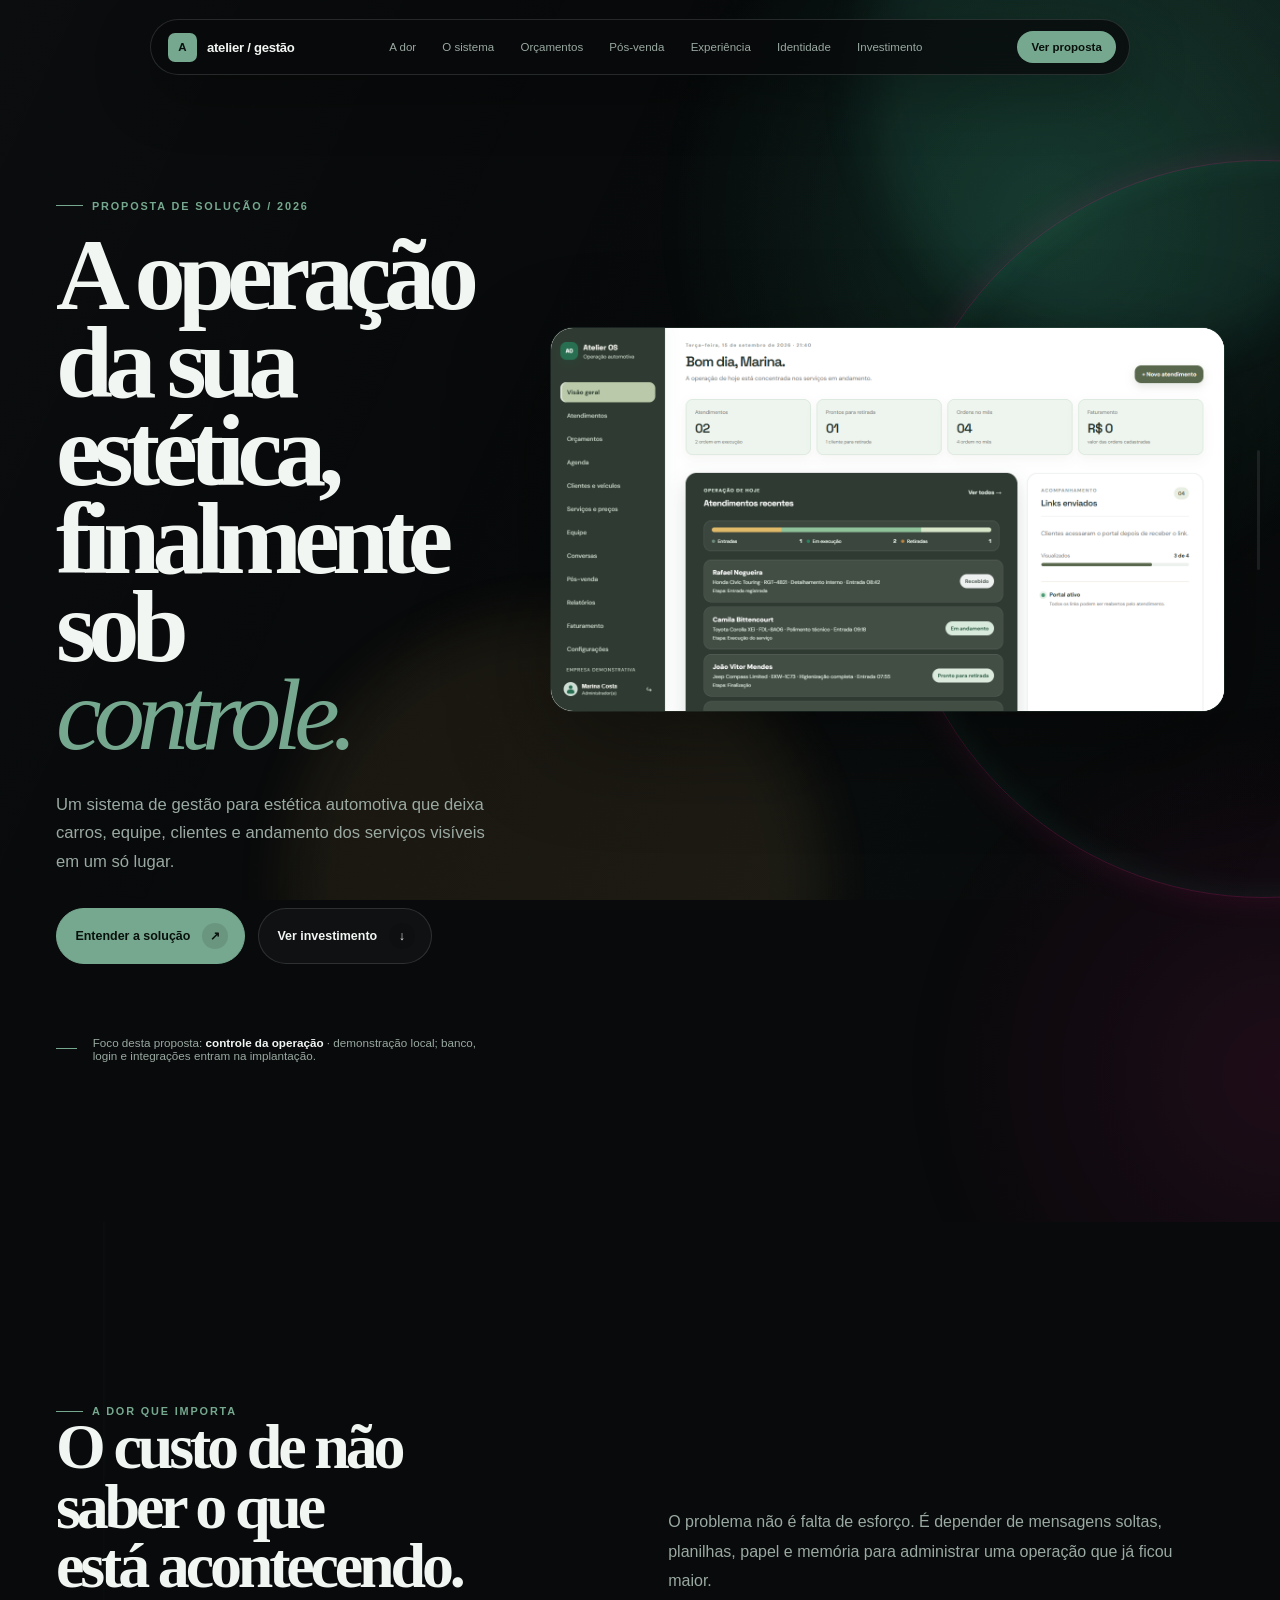
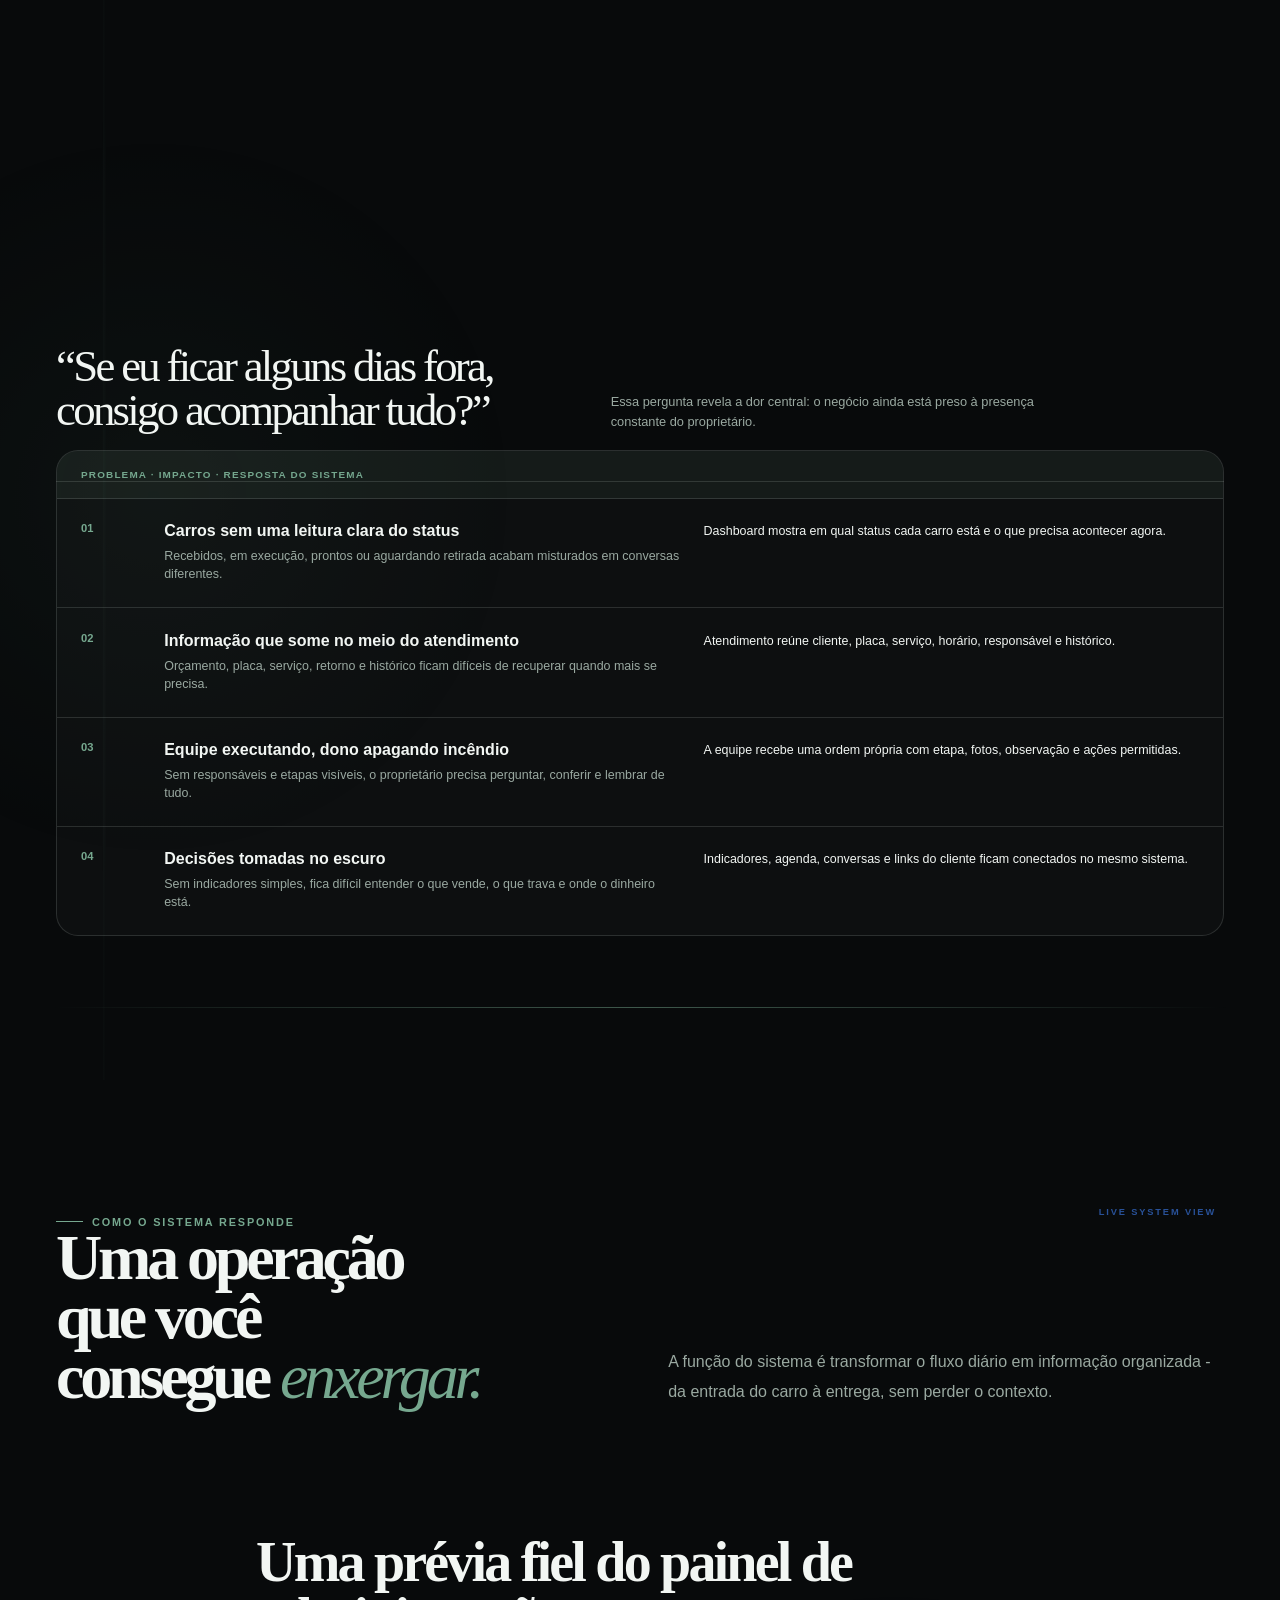
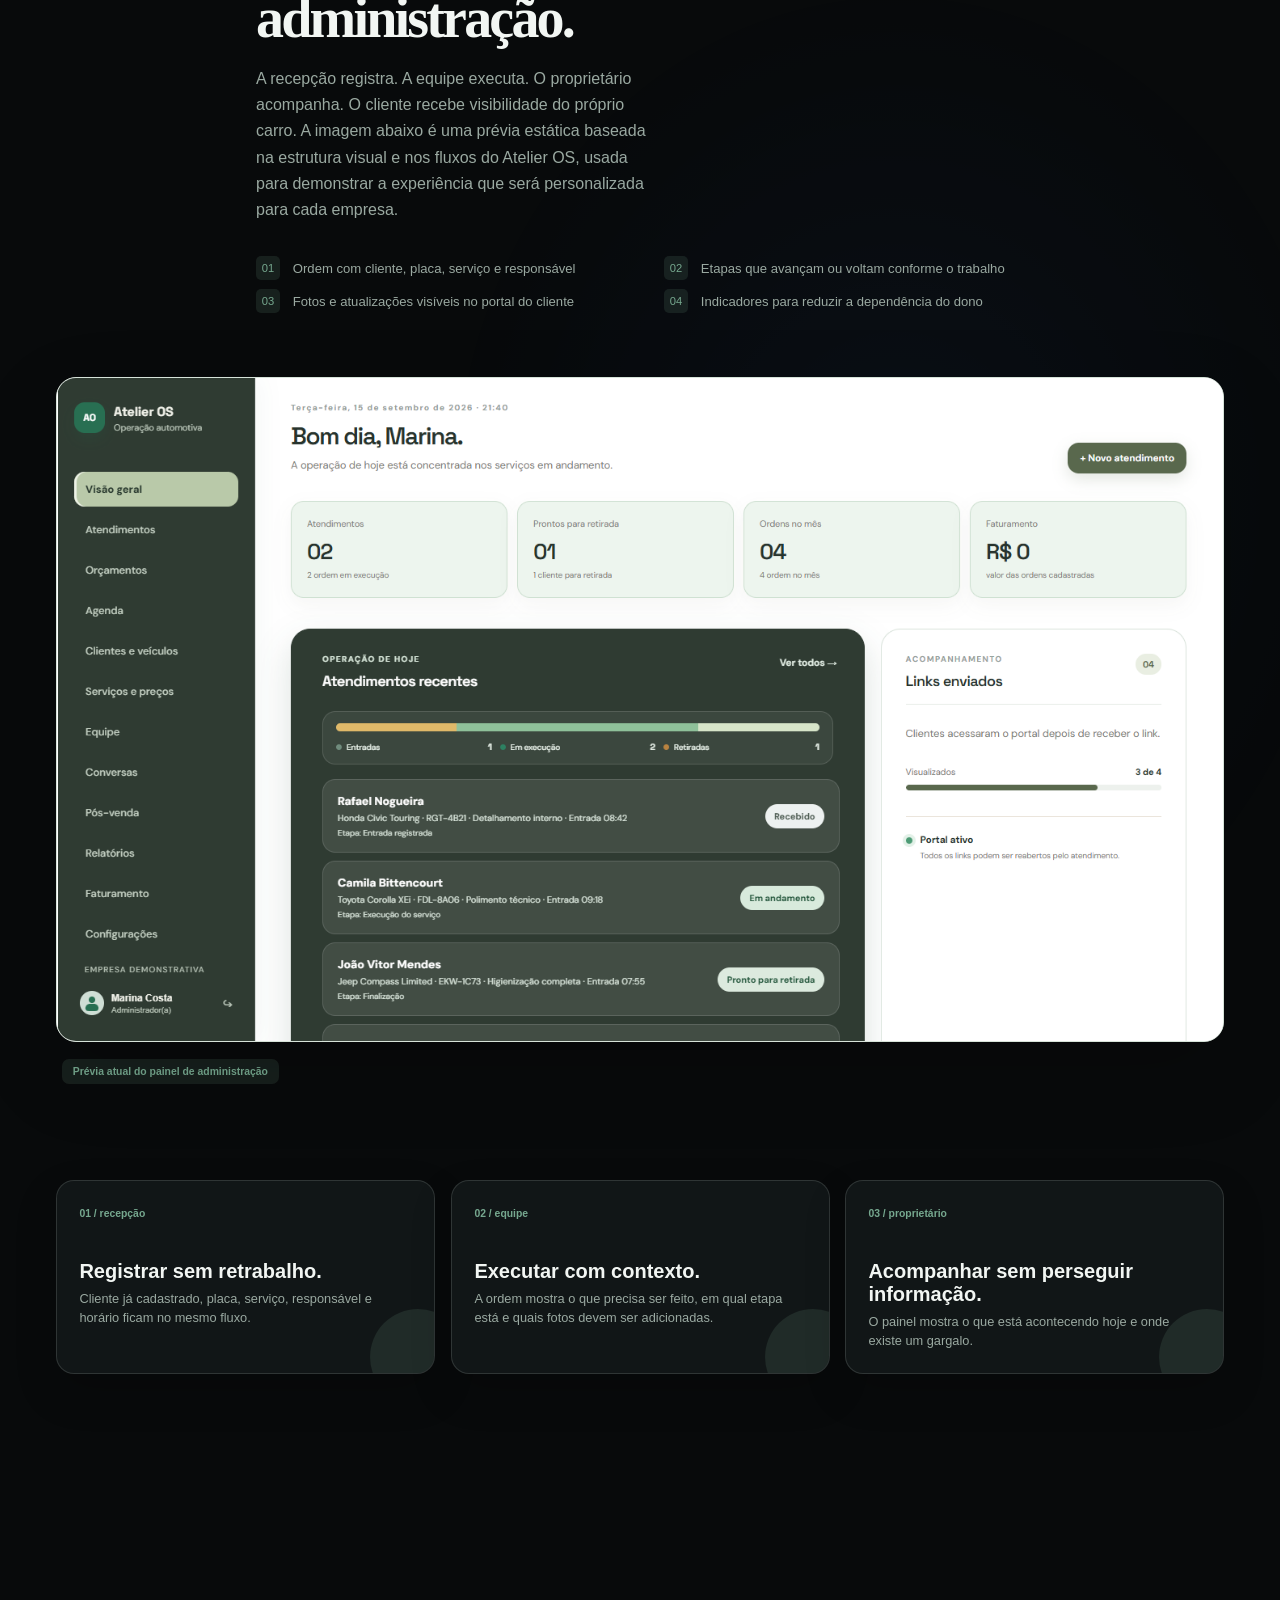
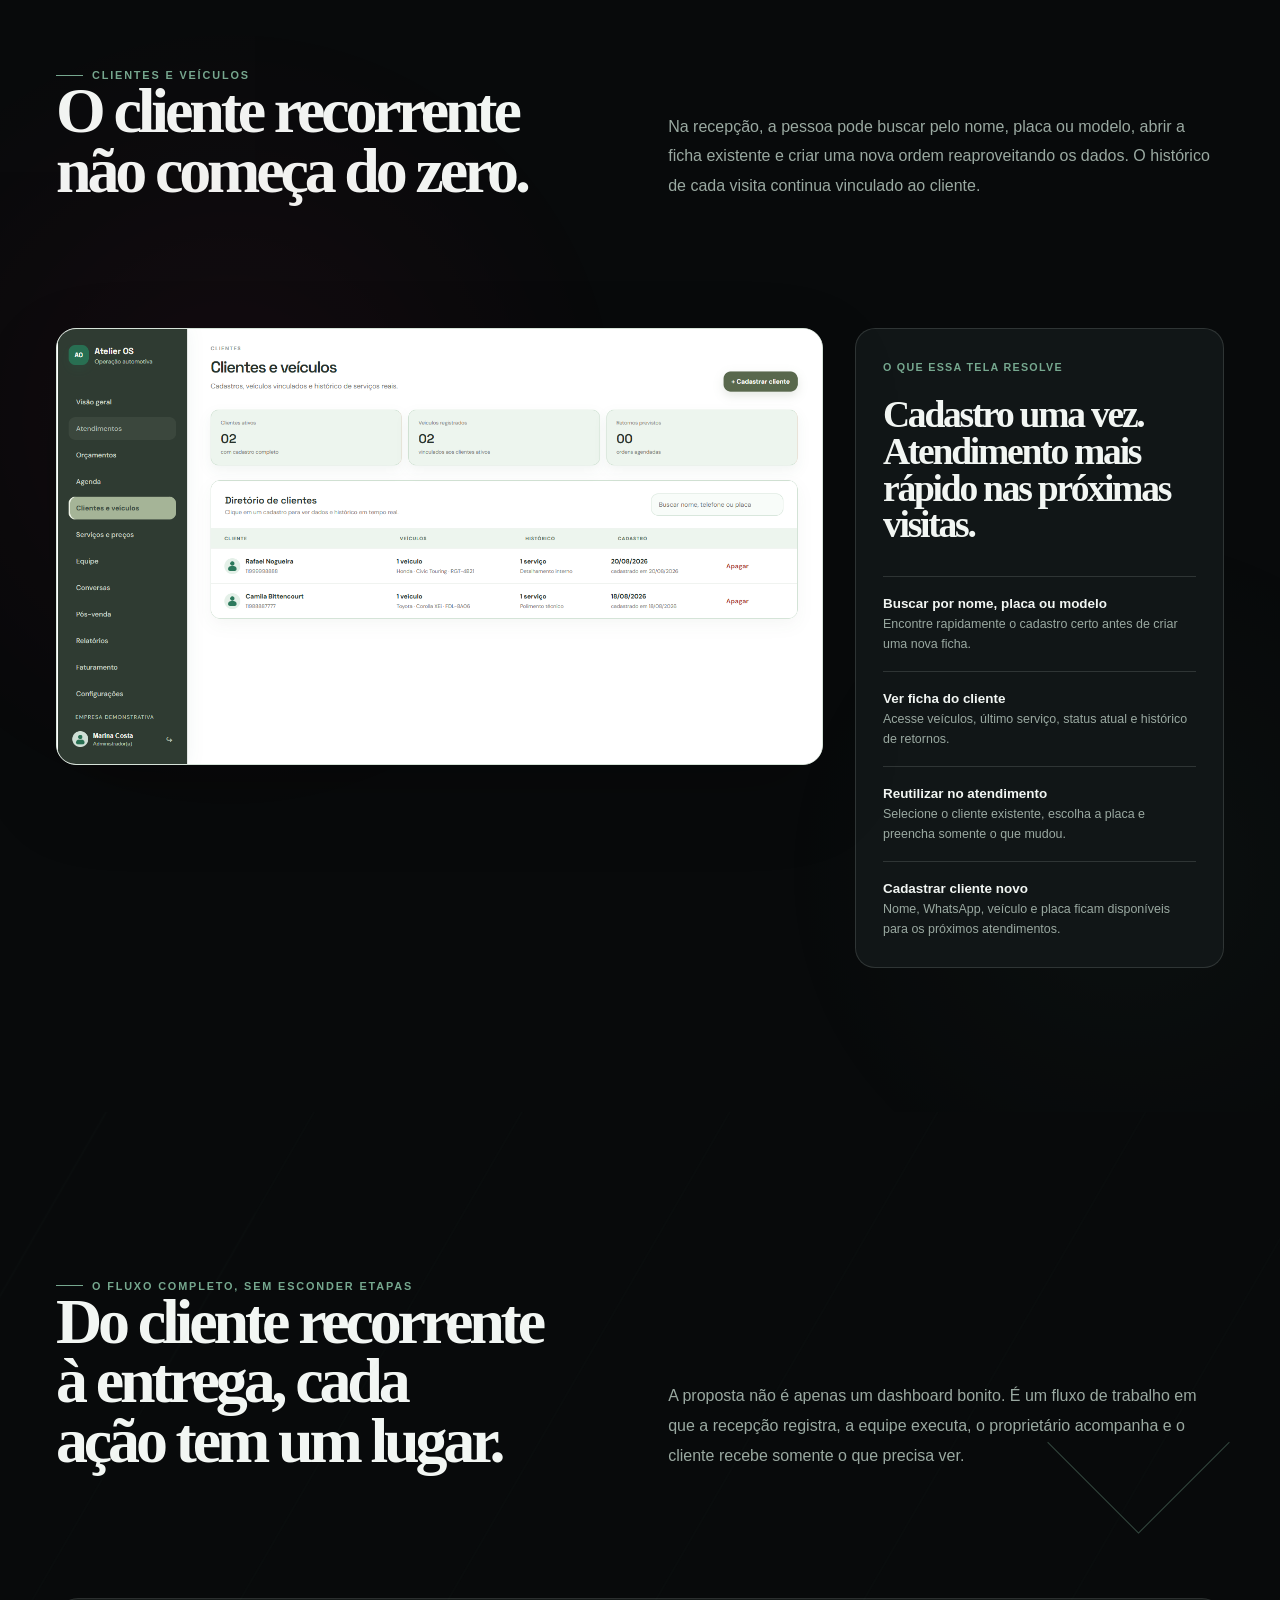
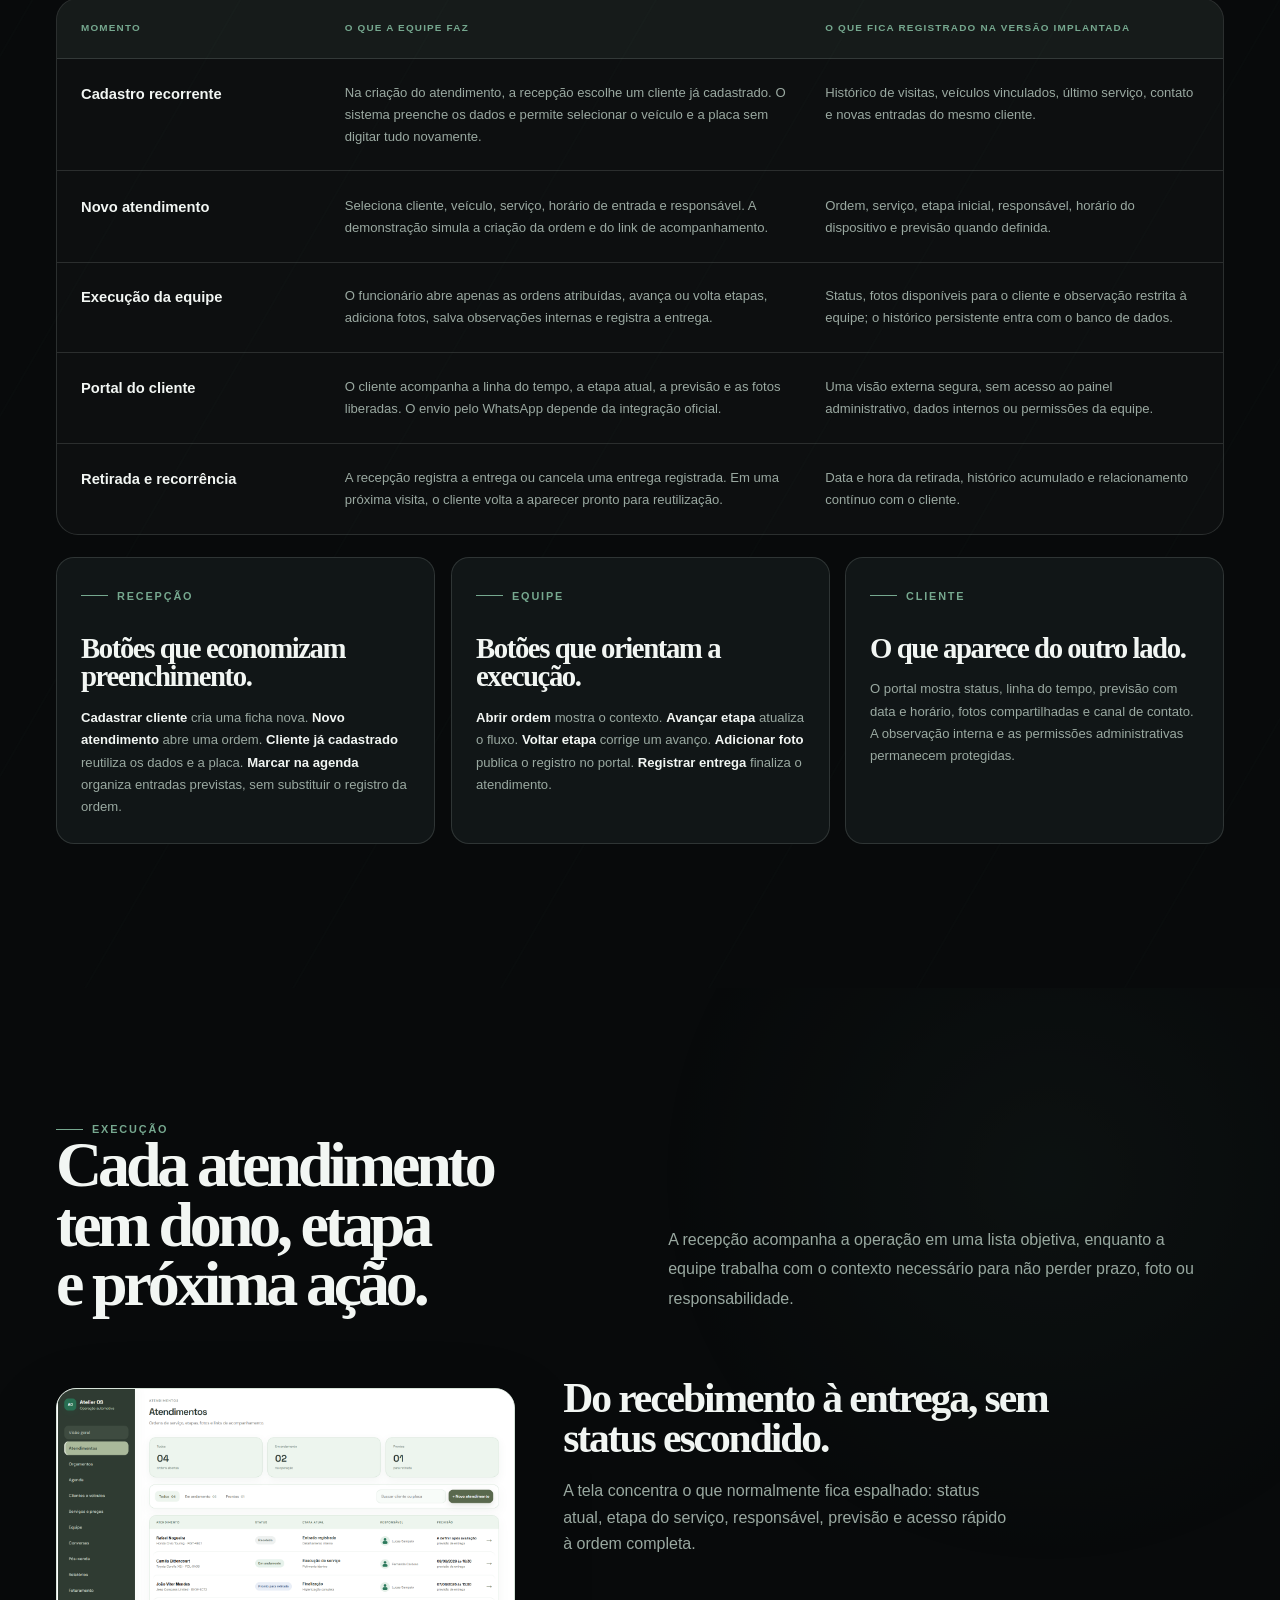
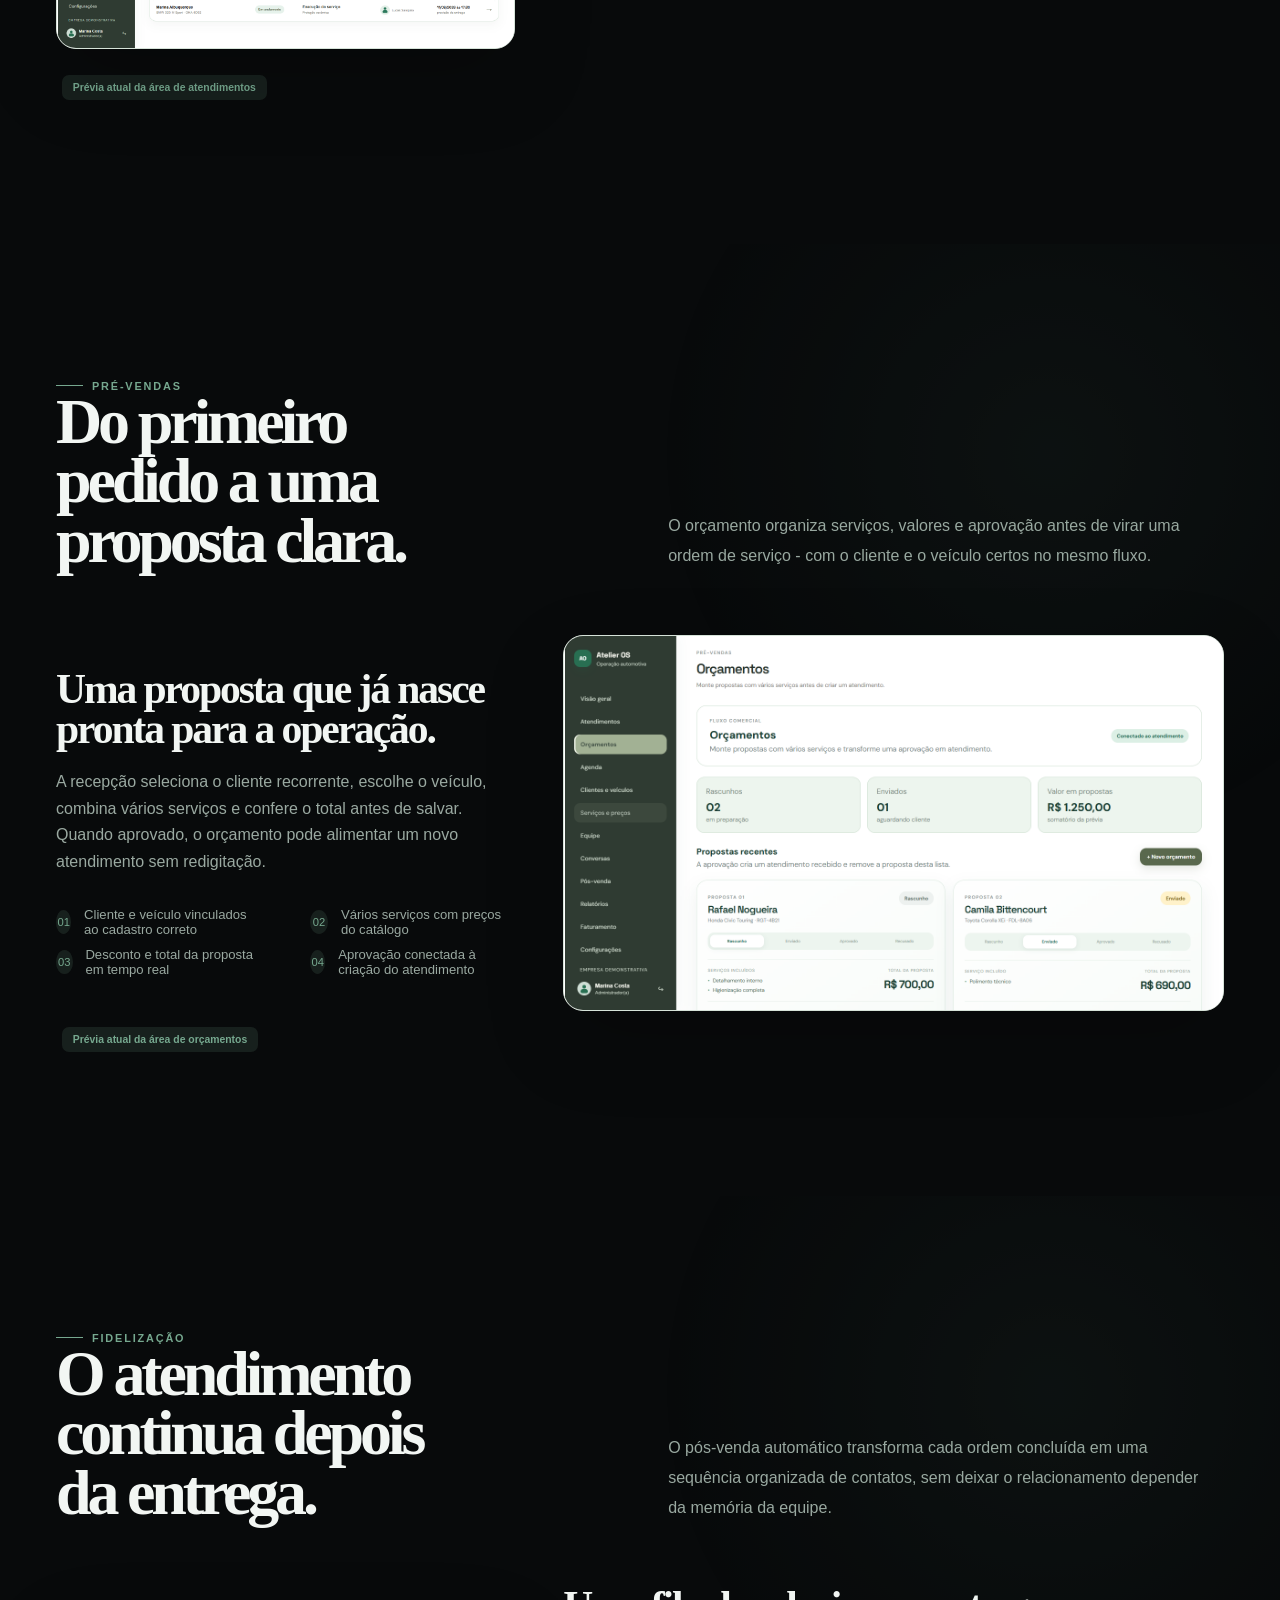
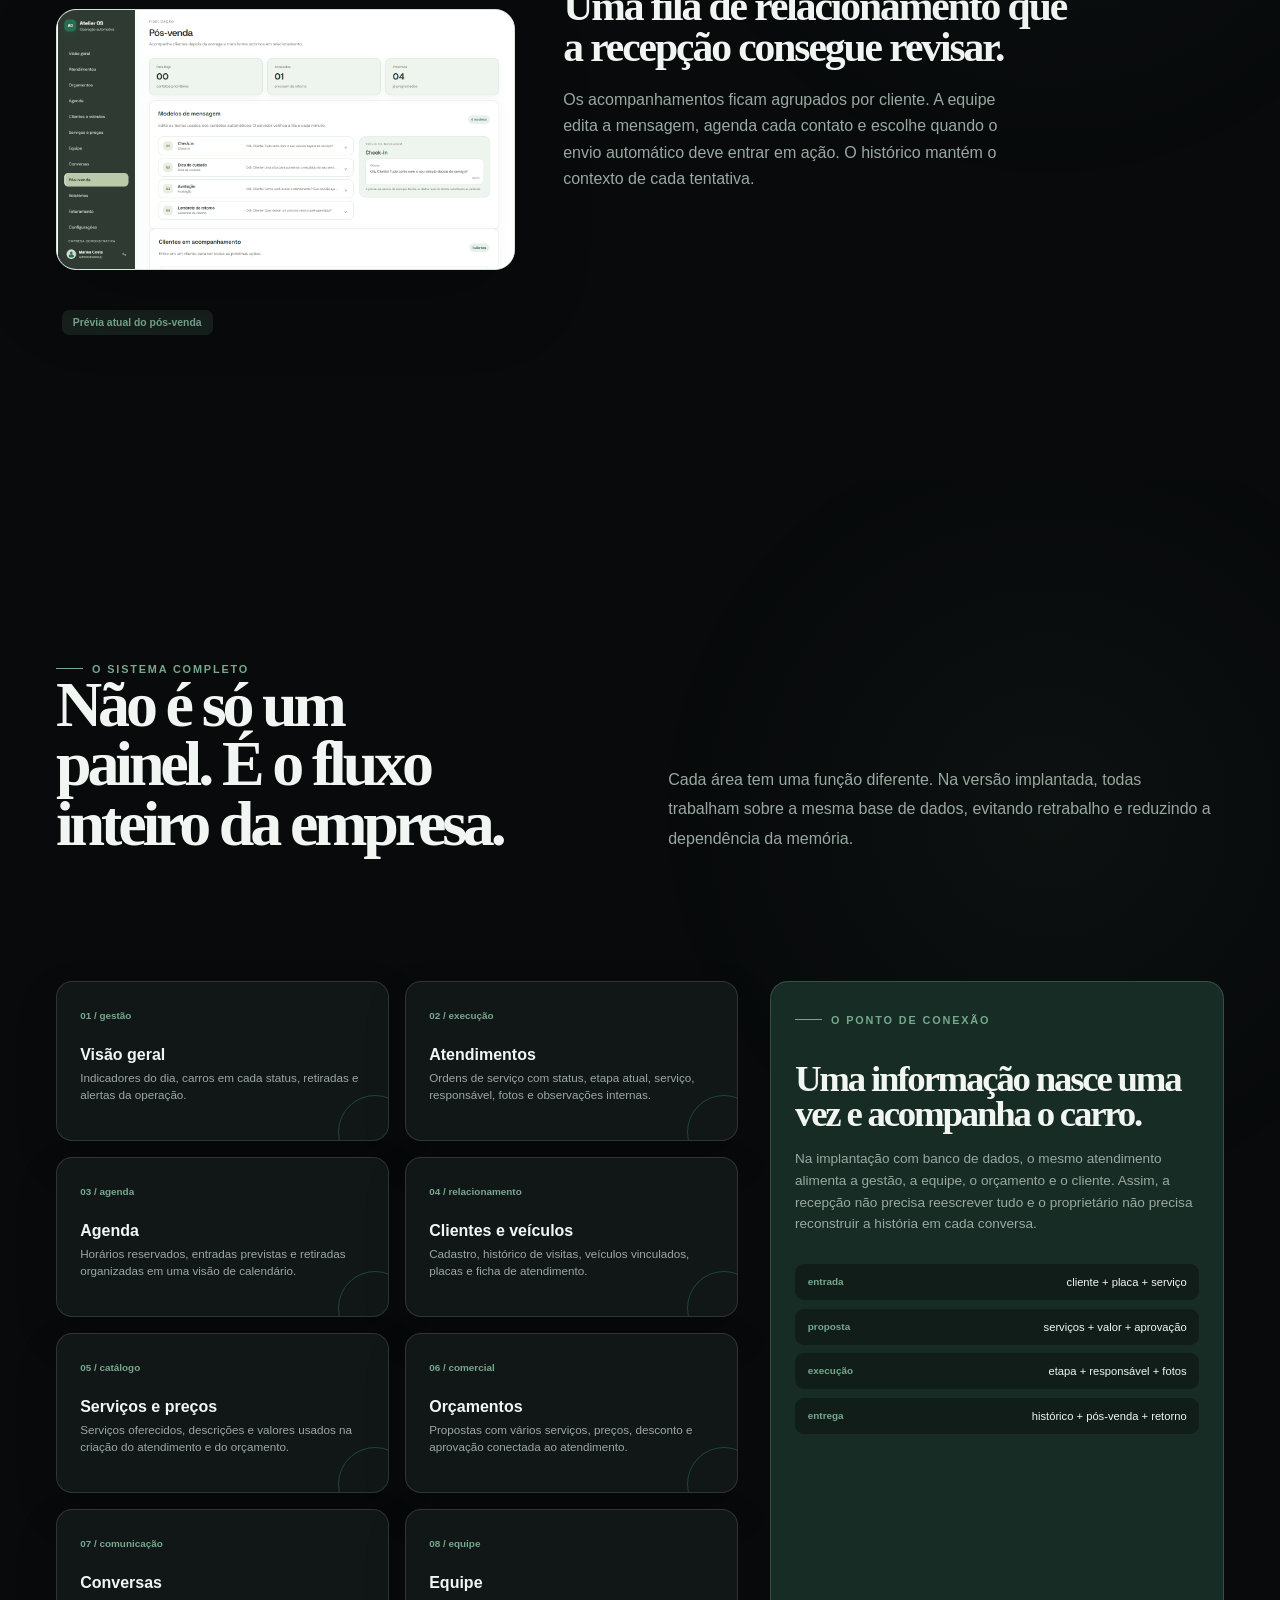
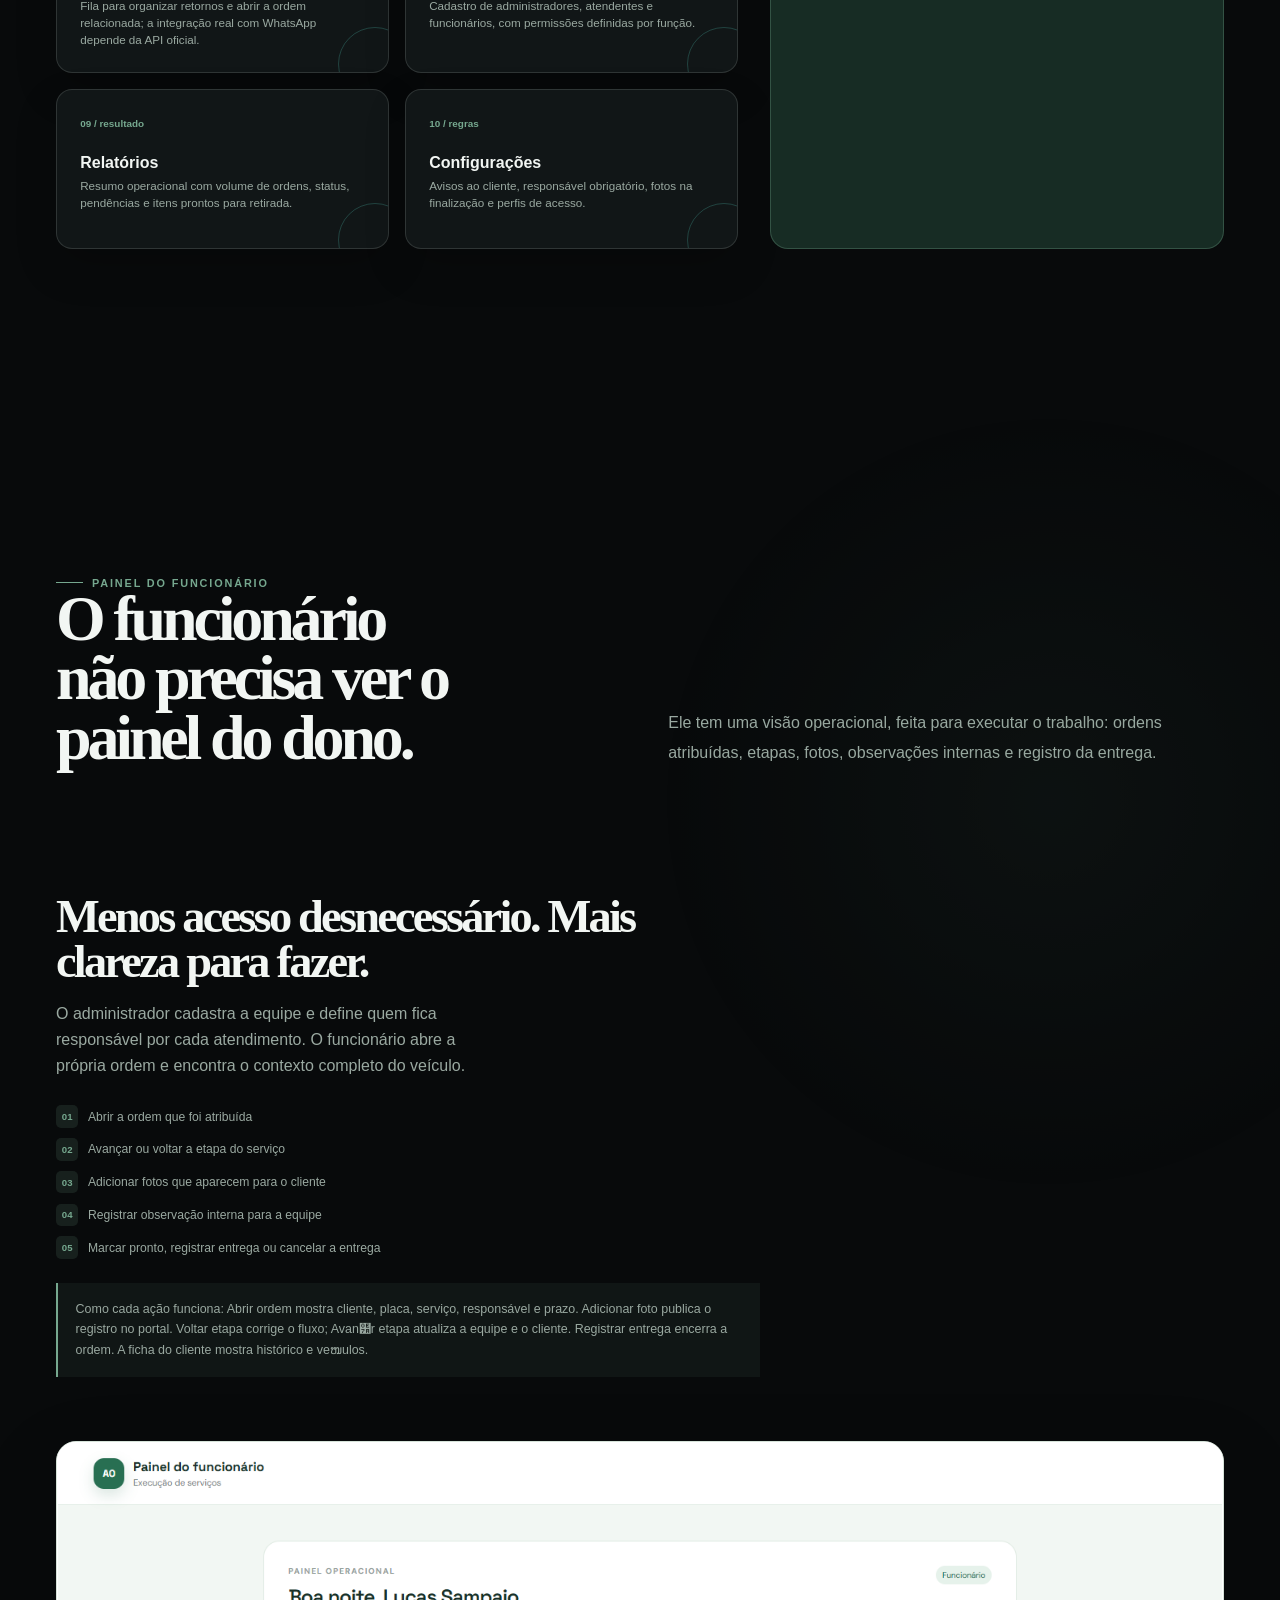
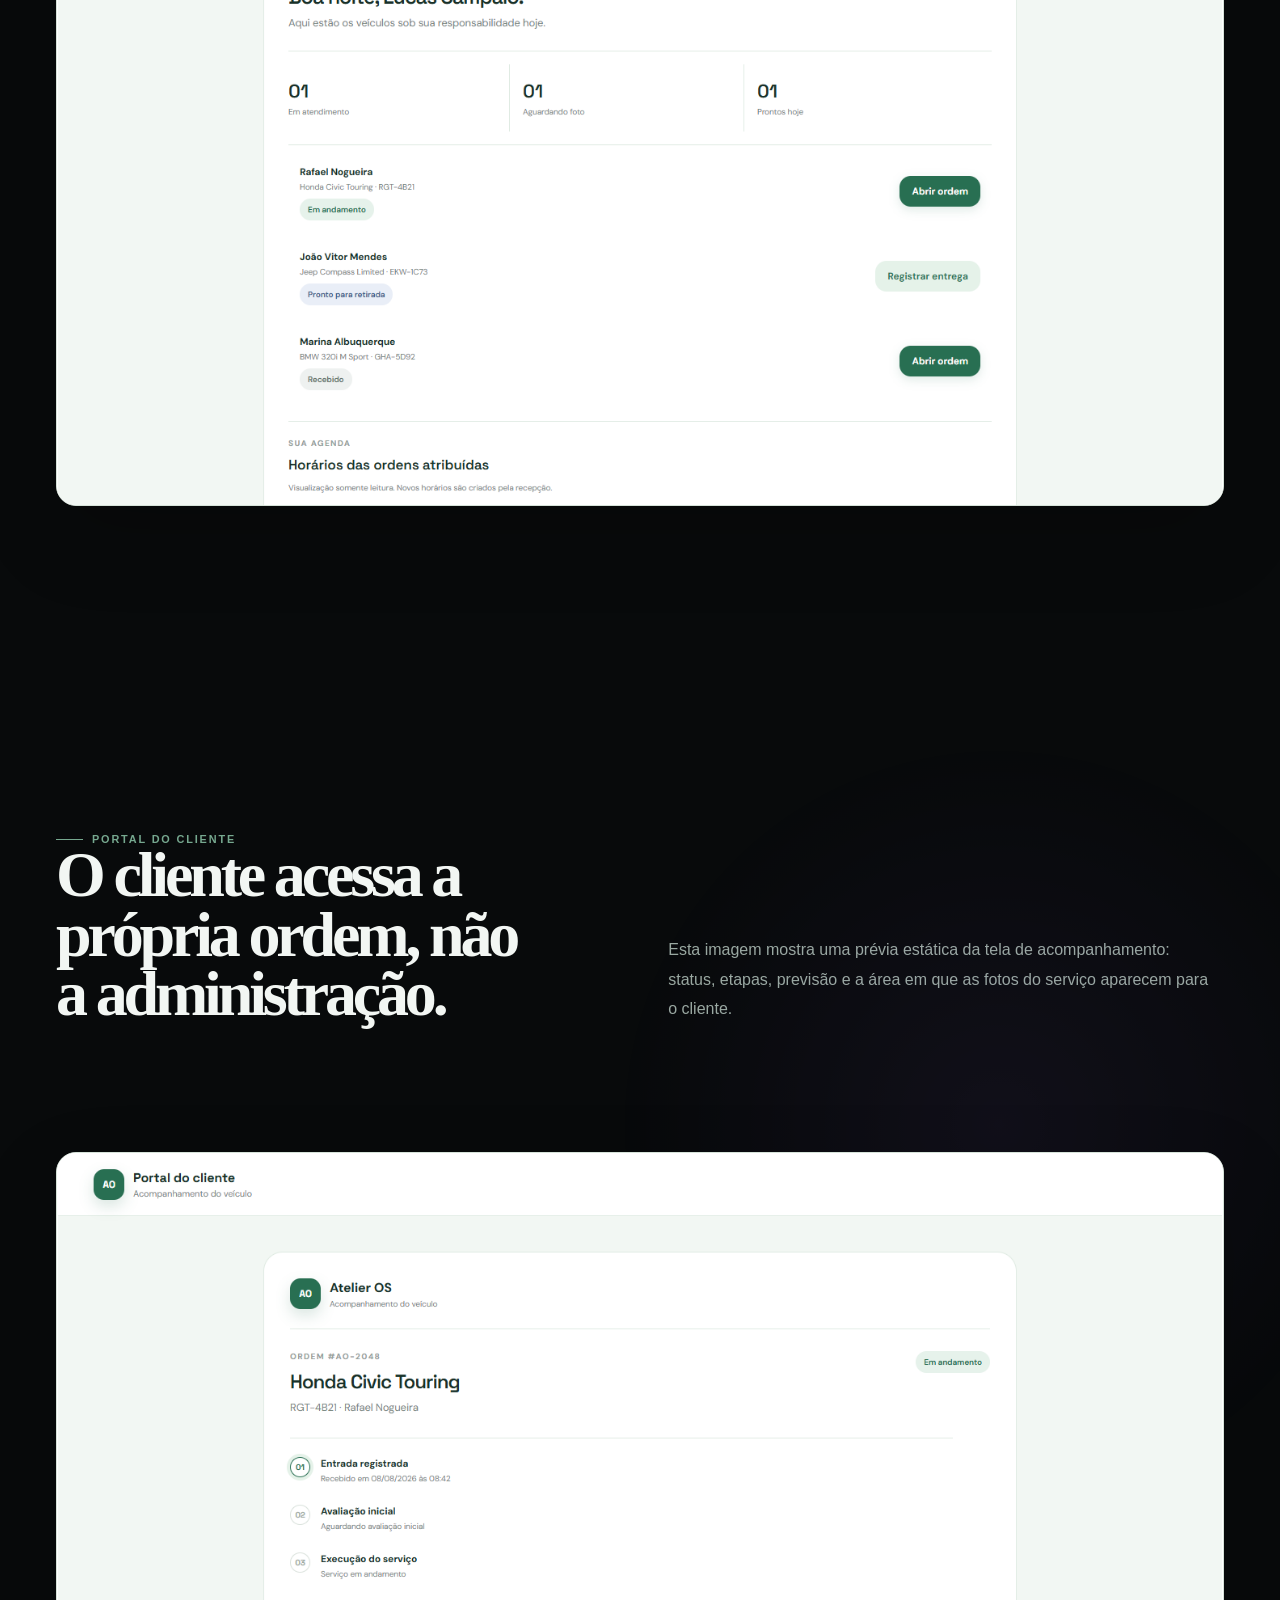
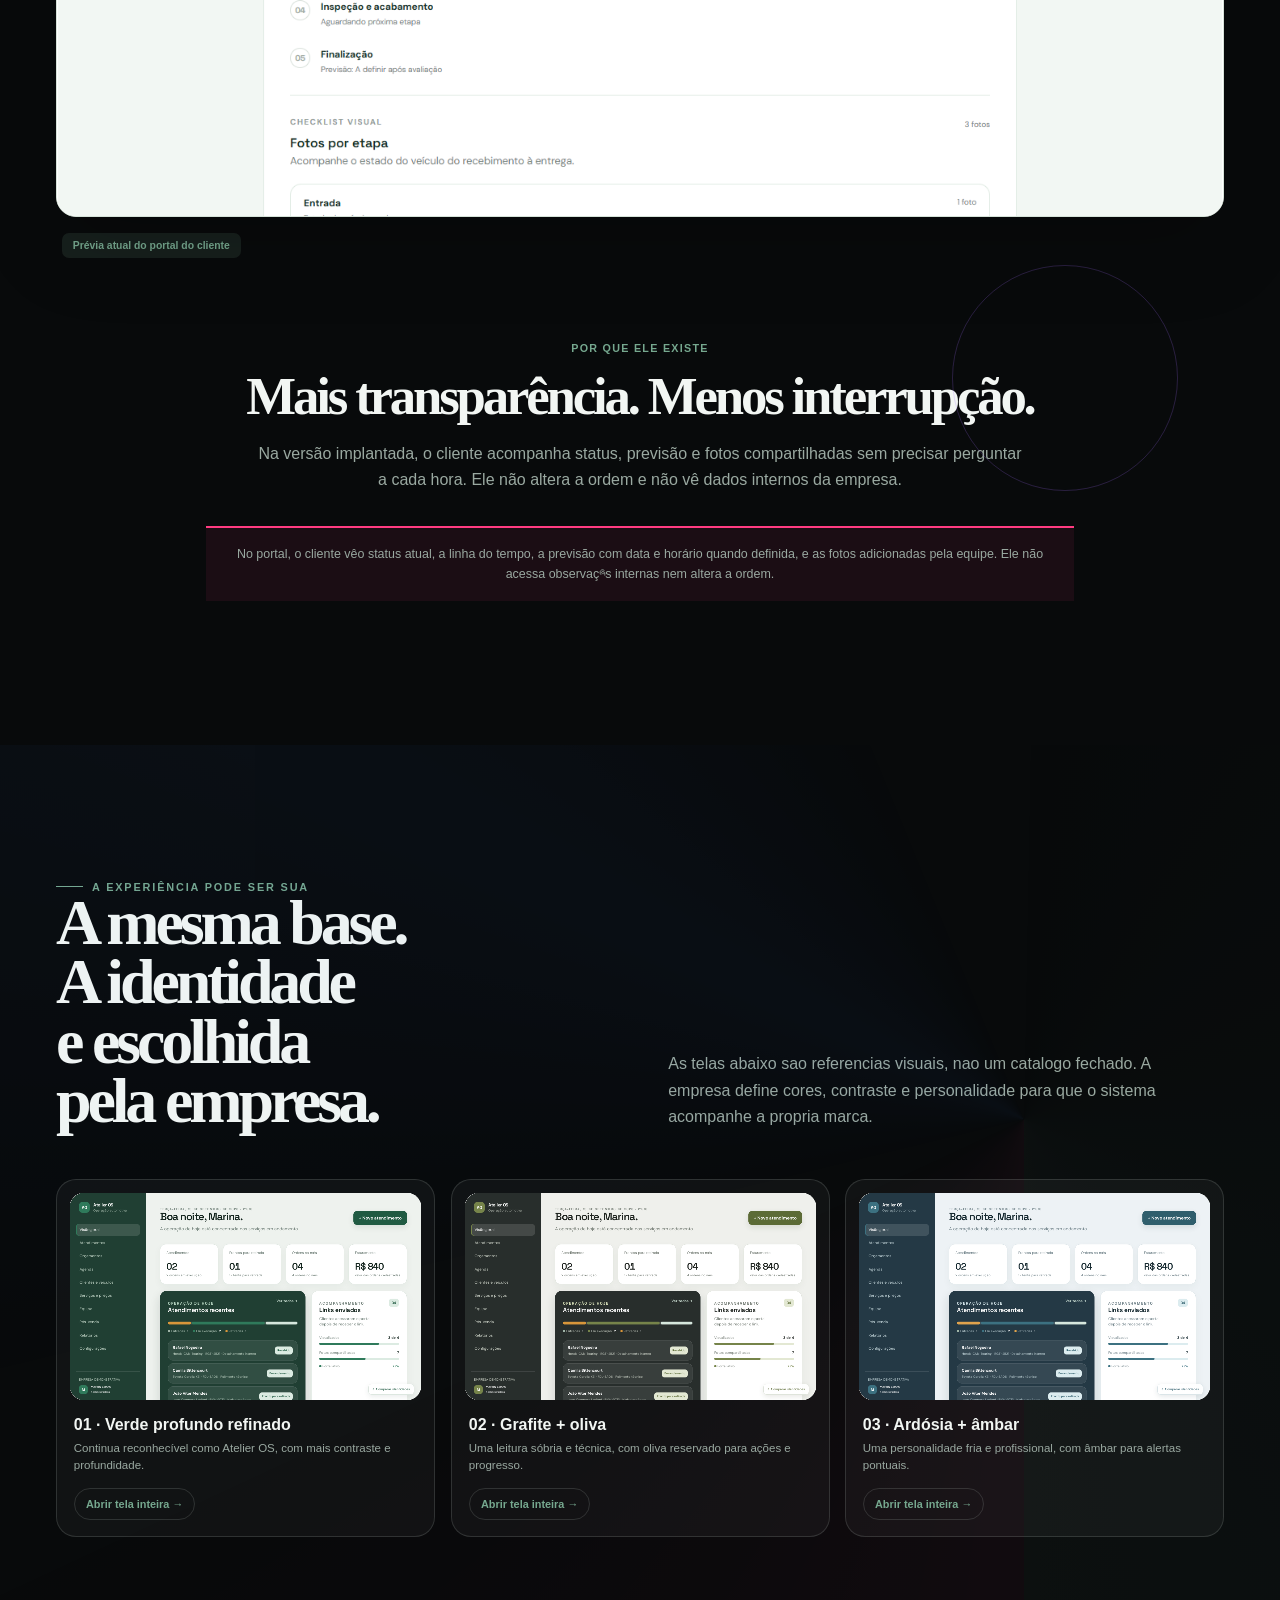
==== commit 4f435df0: "feat: add ambient proposal motion" ====
--- a/index.html
+++ b/index.html
@@ -441,6 +441,7 @@
 </head>
 <body>
   <div class="scroll-progress" aria-hidden="true"><span></span></div>
+  <div class="proposal-ambient" aria-hidden="true"></div>
   <a class="skip" href="#conteudo">Pular para o conteúdo</a>
   <div class="nav-wrap">
     <nav class="nav" aria-label="Navegação da proposta">
--- a/assets/proposal-motion.css
+++ b/assets/proposal-motion.css
@@ -2,6 +2,63 @@
    Keep movement predictable: transform and opacity only, no animated color/shadow. */
 :root {
   --proposal-motion-ease: cubic-bezier(.22, .7, .18, 1);
+}
+
+.proposal-ambient {
+  position: fixed;
+  inset: 0;
+  z-index: 0;
+  overflow: hidden;
+  pointer-events: none;
+  opacity: .72;
+}
+
+.proposal-ambient::before,
+.proposal-ambient::after {
+  content: '';
+  position: absolute;
+  width: 34rem;
+  height: 34rem;
+  border-radius: 50%;
+  filter: blur(28px);
+  opacity: .13;
+  transform: translate3d(0, 0, 0);
+  will-change: transform;
+}
+
+.proposal-ambient::before {
+  top: -12rem;
+  right: -8rem;
+  background: #4fd1ad;
+  animation: proposal-ambient-drift-a 19s var(--proposal-motion-ease) infinite alternate;
+}
+
+.proposal-ambient::after {
+  bottom: -16rem;
+  left: 22%;
+  background: #d6a854;
+  animation: proposal-ambient-drift-b 23s var(--proposal-motion-ease) infinite alternate;
+}
+
+@keyframes proposal-ambient-drift-a {
+  from { transform: translate3d(0, 0, 0) scale(1); }
+  to { transform: translate3d(-8vw, 7vh, 0) scale(1.16); }
+}
+
+@keyframes proposal-ambient-drift-b {
+  from { transform: translate3d(0, 0, 0) scale(1.05); }
+  to { transform: translate3d(9vw, -6vh, 0) scale(.88); }
+}
+
+/* The preview always fills the card while preserving the real desktop canvas. */
+.identity-preview-viewport {
+  height: auto !important;
+  aspect-ratio: 1100 / 650;
+  background: #fff;
+}
+
+.identity-preview-card iframe {
+  transform: scale(var(--preview-scale, .34));
 }
 
 .motion-target {
@@ -37,6 +94,11 @@
 }
 
 @media (prefers-reduced-motion: reduce) {
+  .proposal-ambient::before,
+  .proposal-ambient::after {
+    animation: none;
+  }
+
   .motion-target,
   .motion-target:hover,
   .motion-target:active,
